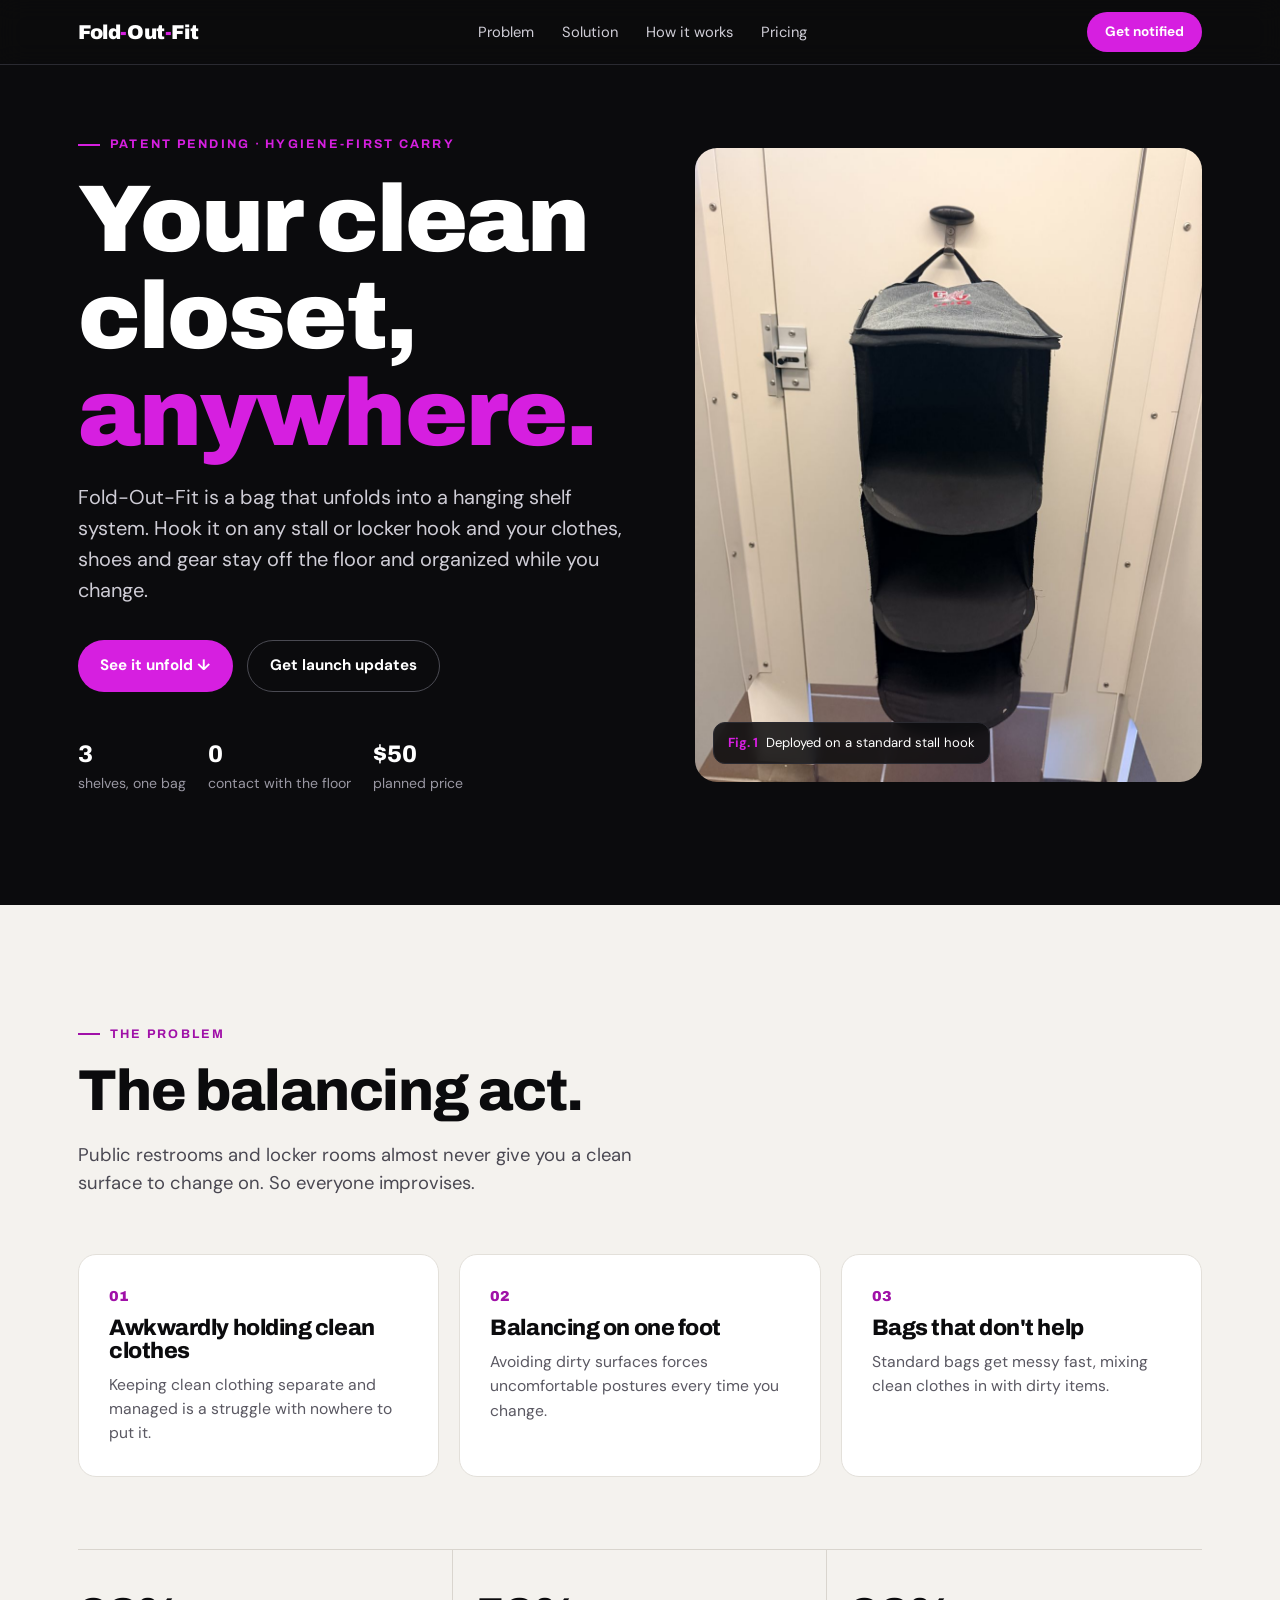
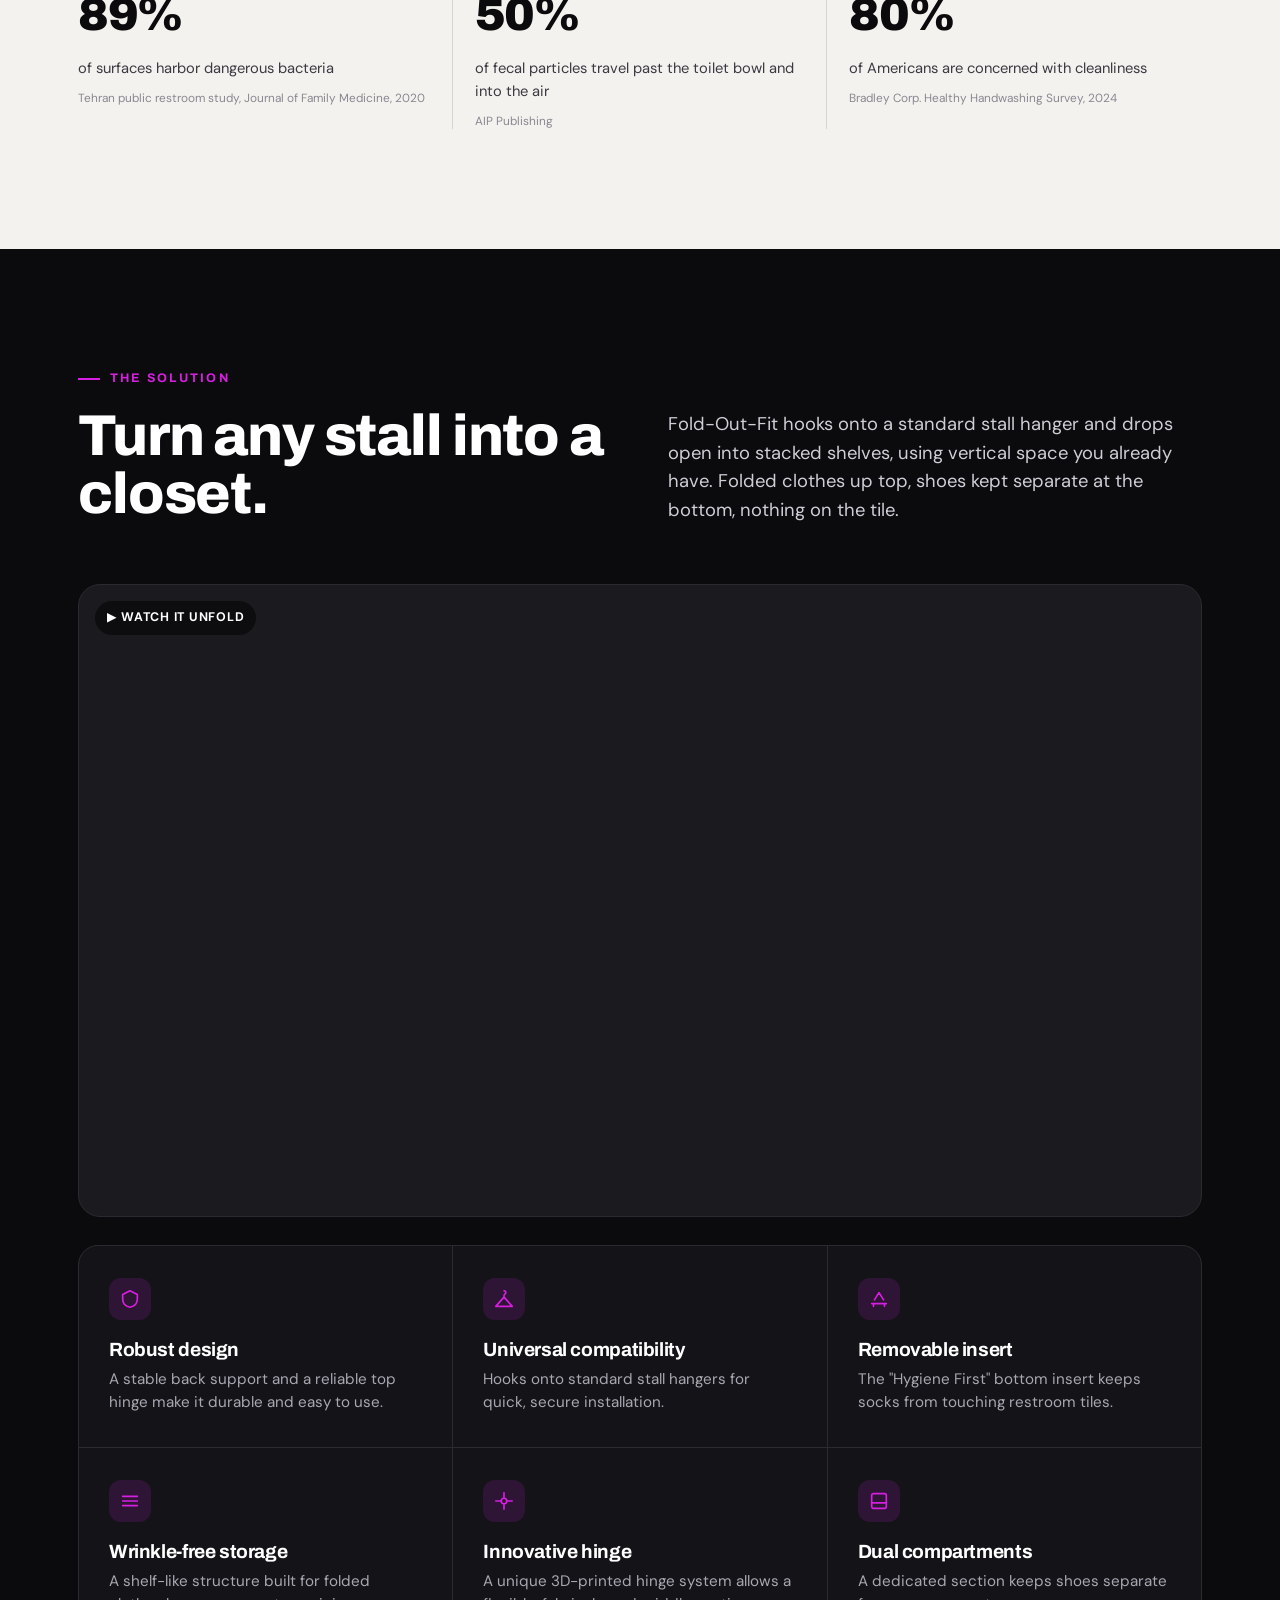
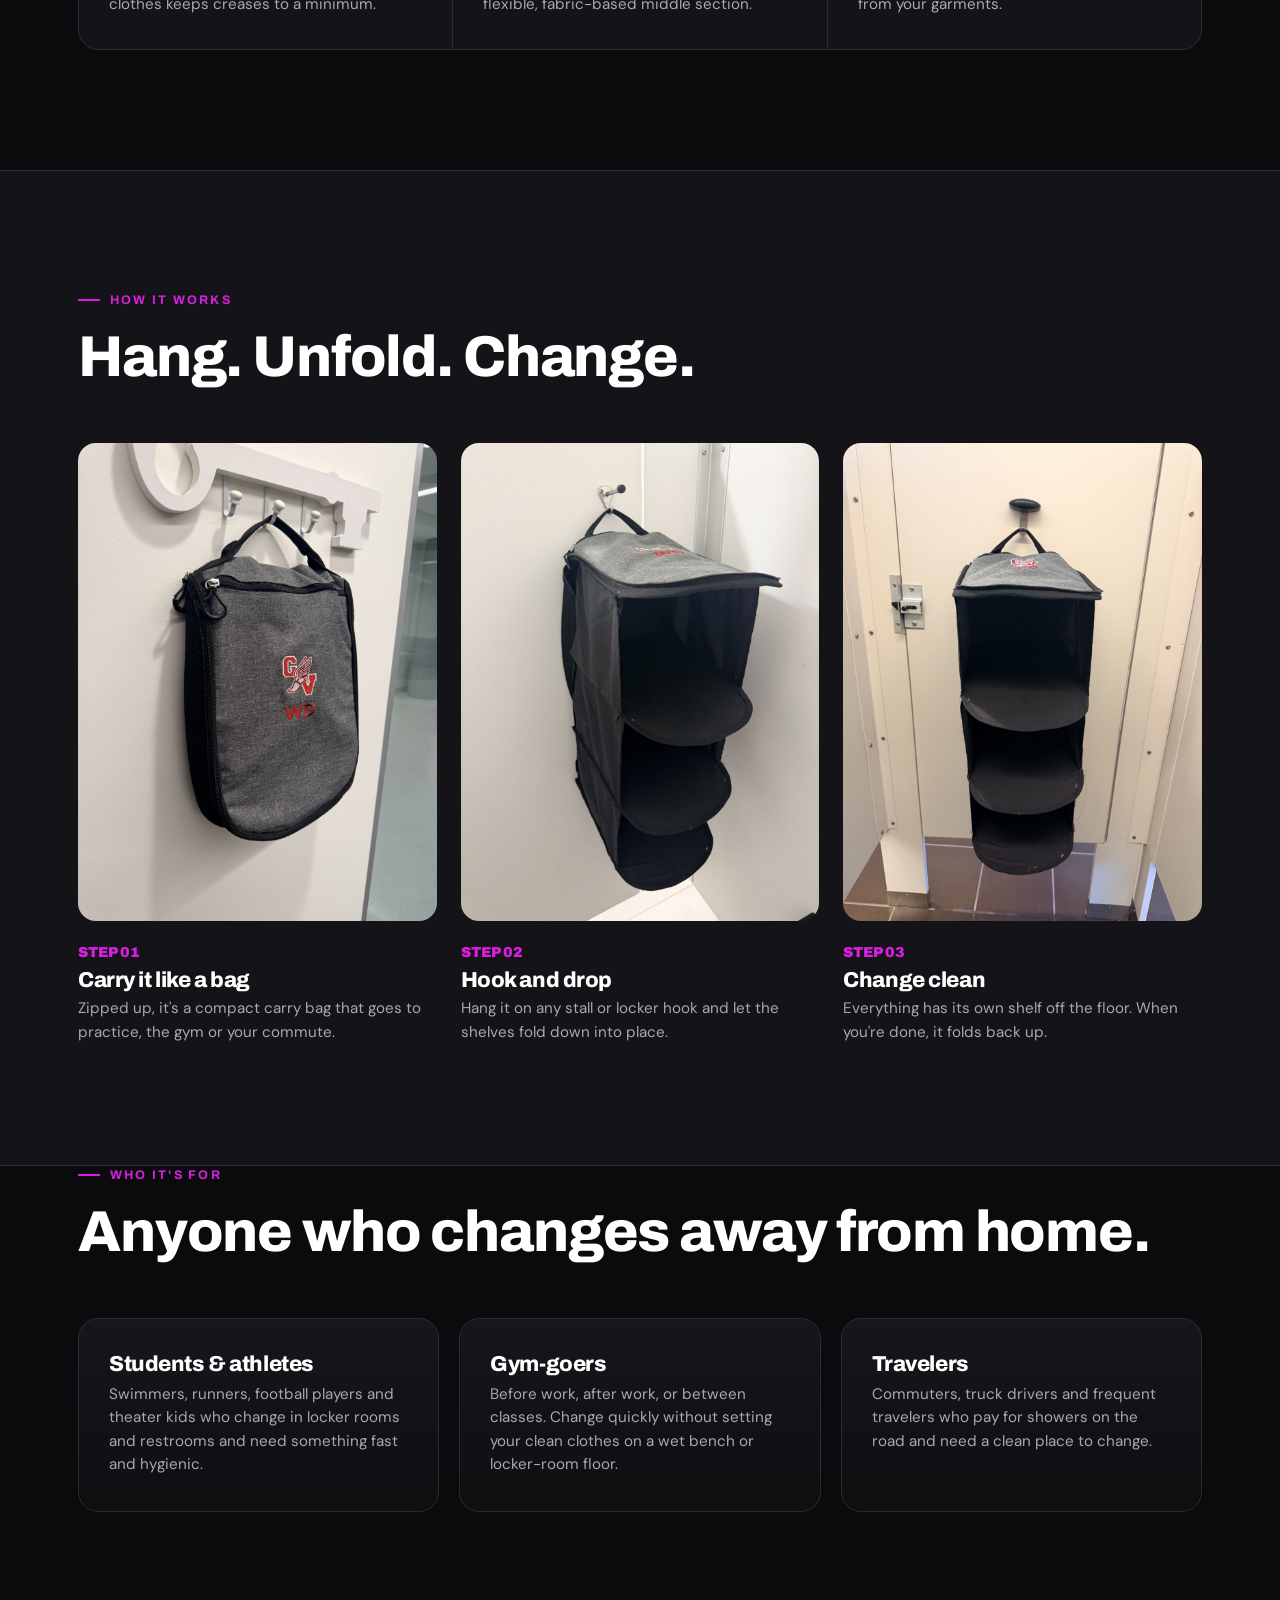
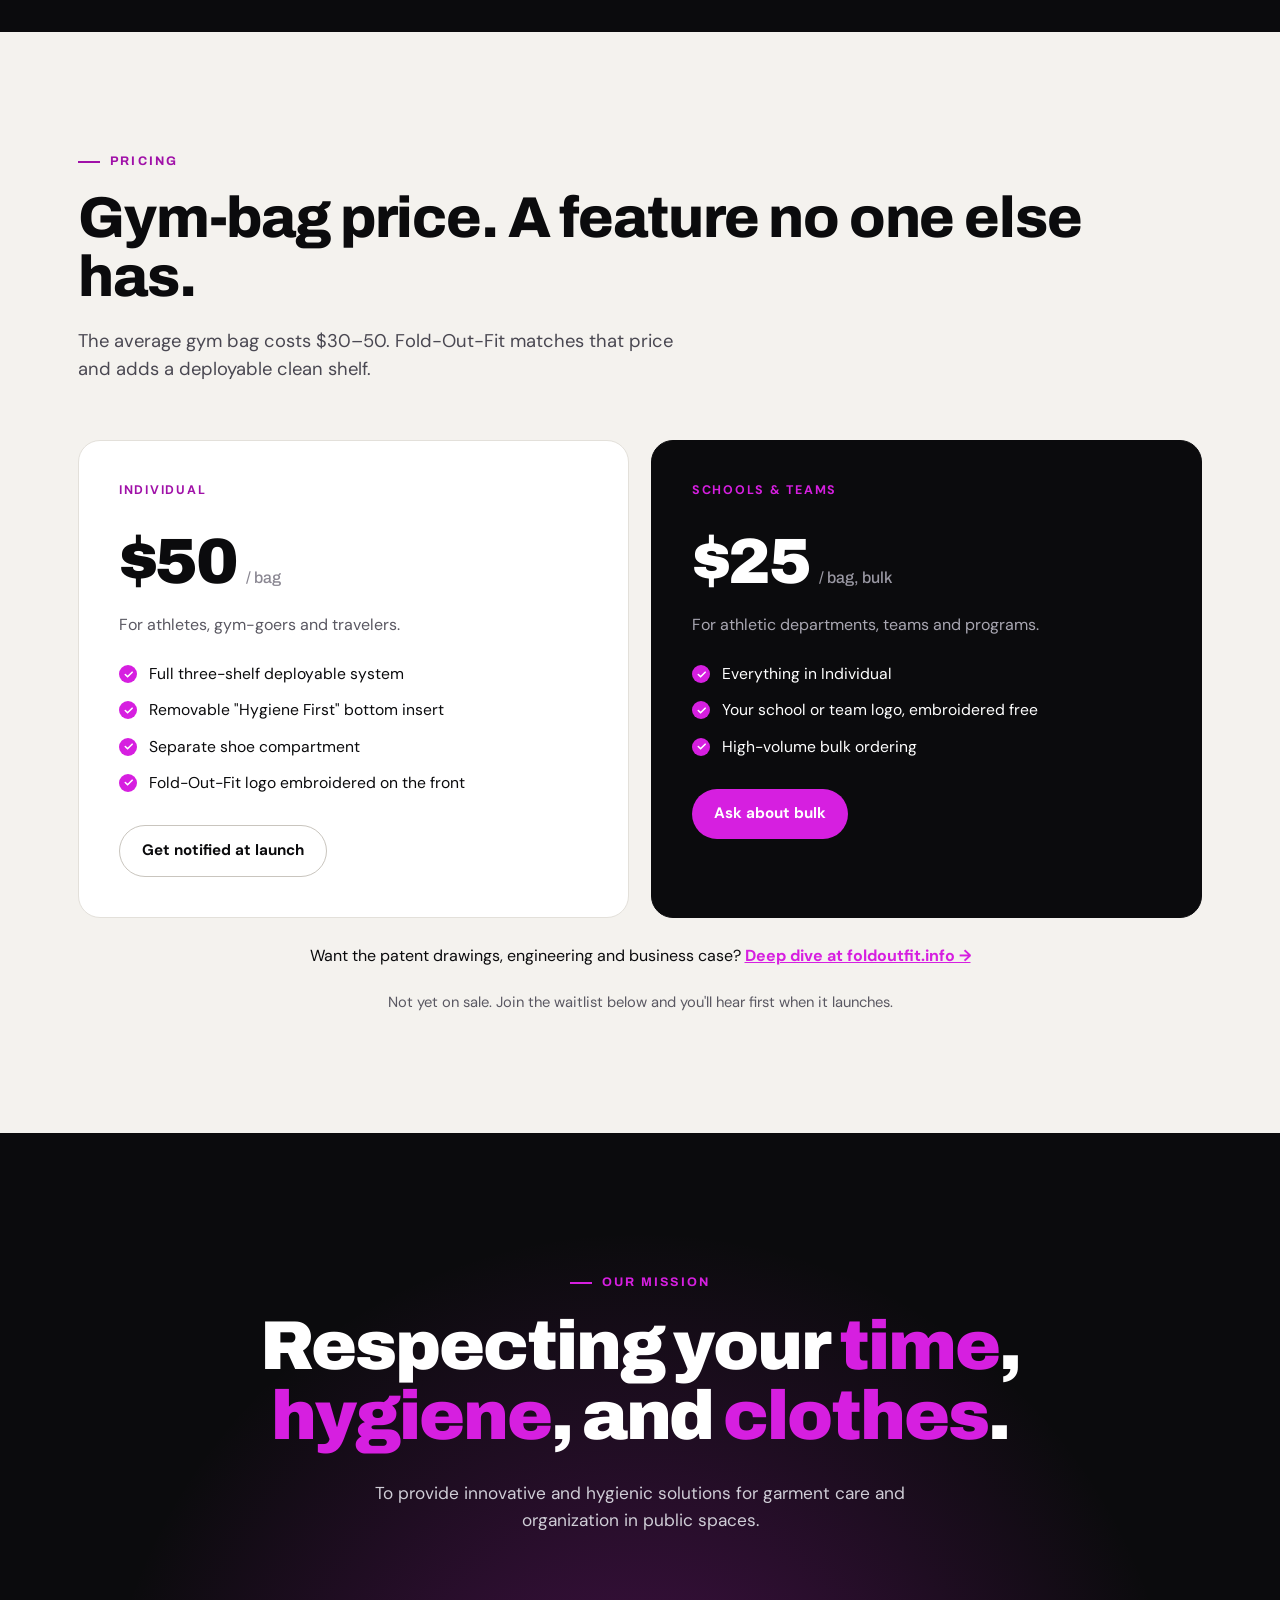
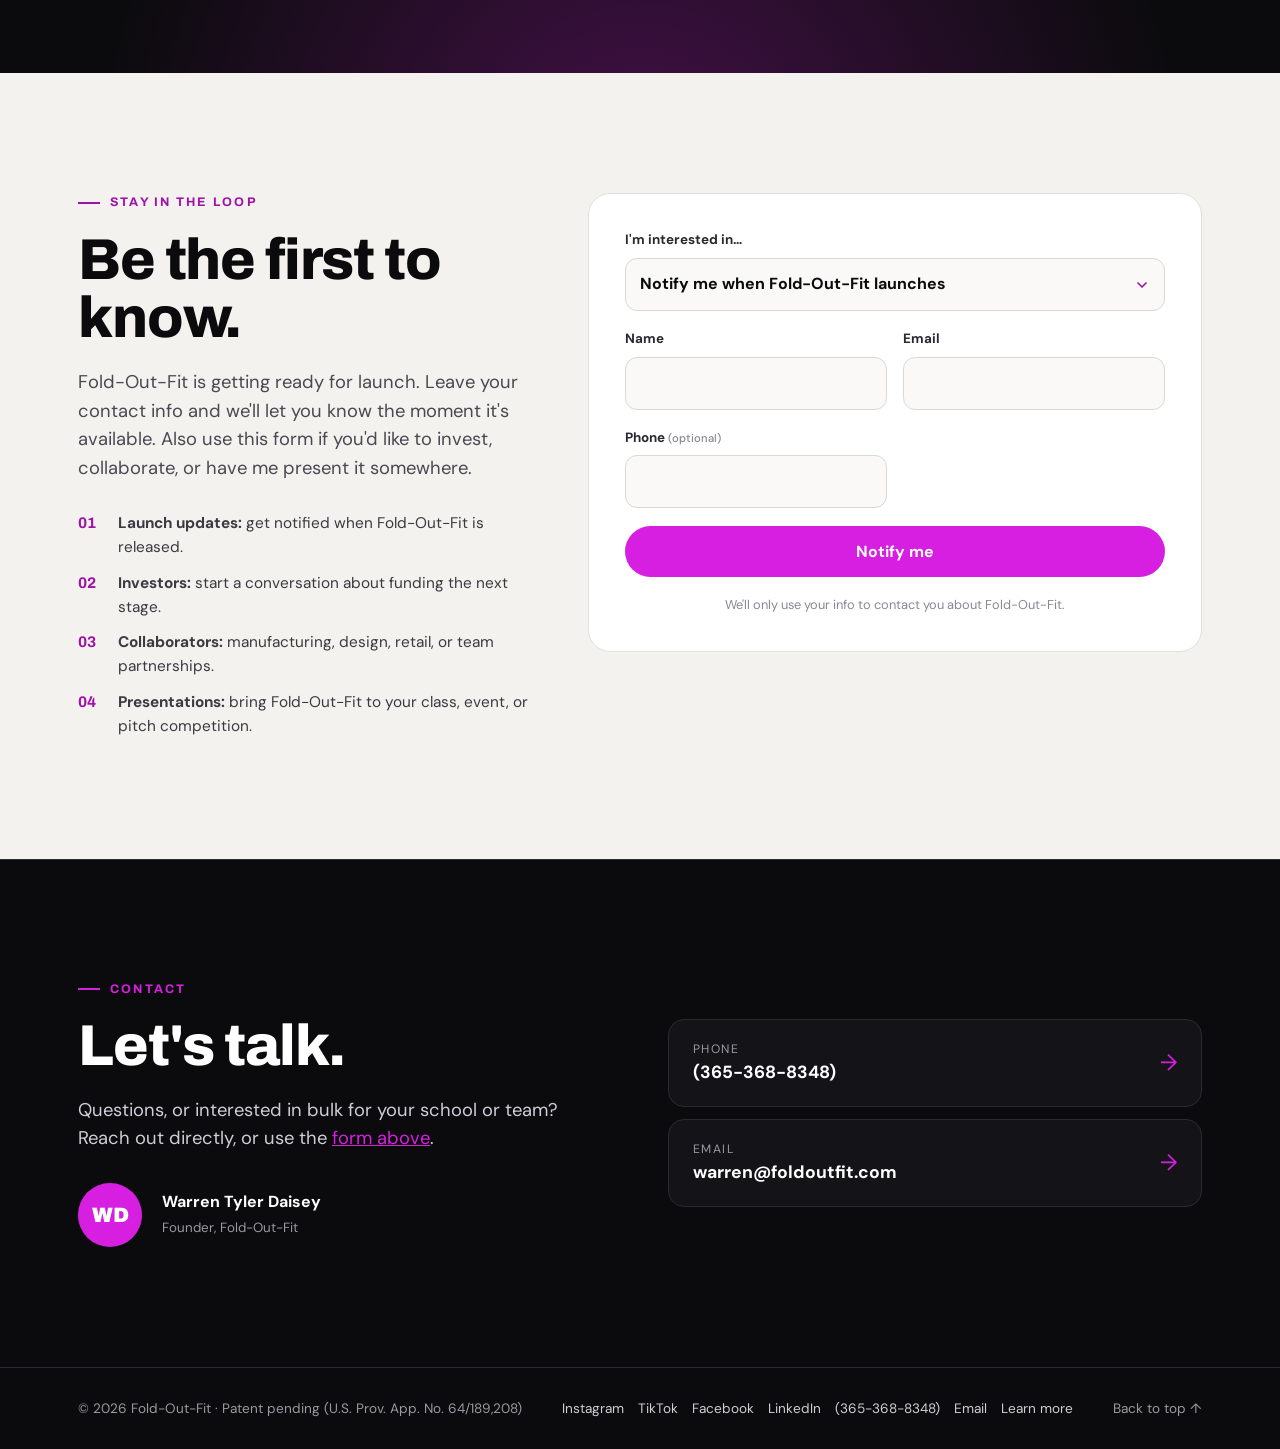
==== index.html @ a9f025e2 "Import site from Netlify" ====
<!DOCTYPE html>
<html lang="en">
<head>
<meta charset="utf-8">
<meta name="viewport" content="width=device-width, initial-scale=1">
<title>Fold-Out-Fit | The bag that unfolds into a clean, hanging closet</title>
<meta name="description" content="Fold-Out-Fit is a patent-pending bag that hooks on any stall or locker hook and unfolds into three shelves, so your clothes and shoes never touch the floor. Join the launch waitlist.">
<link rel="canonical" href="https://foldoutfit.com/">
<meta name="theme-color" content="#0b0b0d">
<link rel="icon" href="data:image/svg+xml,%3Csvg xmlns='http://www.w3.org/2000/svg' viewBox='0 0 64 64'%3E%3Crect width='64' height='64' rx='14' fill='%230b0b0d'/%3E%3Cpath d='M18 14h28v8H27v8h16v8H27v12h-9z' fill='%23d61fe0'/%3E%3C/svg%3E">
<meta property="og:type" content="website">
<meta property="og:site_name" content="Fold-Out-Fit">
<meta property="og:title" content="Fold-Out-Fit | The bag that unfolds into a clean, hanging closet">
<meta property="og:description" content="Fold-Out-Fit is a patent-pending bag that hooks on any stall or locker hook and unfolds into three shelves, so your clothes and shoes never touch the floor. Join the launch waitlist.">
<meta property="og:url" content="https://foldoutfit.com/">
<meta property="og:image" content="https://foldoutfit.com/hero.jpg">
<meta property="og:image:alt" content="Fold-Out-Fit unfolded into a three-shelf organizer on a stall hook">
<meta name="twitter:card" content="summary_large_image">
<meta name="twitter:title" content="Fold-Out-Fit | The bag that unfolds into a clean, hanging closet">
<meta name="twitter:description" content="Fold-Out-Fit is a patent-pending bag that hooks on any stall or locker hook and unfolds into three shelves, so your clothes and shoes never touch the floor. Join the launch waitlist.">
<meta name="twitter:image" content="https://foldoutfit.com/hero.jpg">
<script type="application/ld+json">{"@context":"https://schema.org","@type":"Organization","name":"Fold-Out-Fit","url":"https://foldoutfit.com/","email":"warren@foldoutfit.com","telephone":"+1-365-368-8348","founder":{"@type":"Person","name":"Warren Tyler Daisey"},"sameAs":["https://www.instagram.com/fold_out_fit/","https://www.tiktok.com/@foldoutfit","https://www.facebook.com/profile.php?id=61595972588469","https://www.linkedin.com/company/146910855/"]}</script>
<link rel="preconnect" href="https://fonts.googleapis.com">
<link rel="preconnect" href="https://fonts.gstatic.com" crossorigin>
<link href="https://fonts.googleapis.com/css2?family=Archivo:wght@500;700;800;900&family=DM+Sans:opsz,wght@9..40,400;9..40,500;9..40,700&display=swap" rel="stylesheet">
<style>
:root{
  --ink:#0b0b0d; --ink2:#141418; --line:#2a2a31; --paper:#f4f2ee; --mute:#9a98a3;
  --mag:#d61fe0; --mag-soft:#f3c6f6;
  --maxw:1180px;
}
*{box-sizing:border-box;margin:0;padding:0}
html{scroll-behavior:smooth}
body{font-family:'DM Sans',system-ui,sans-serif;background:var(--ink);color:#fff;line-height:1.55;-webkit-font-smoothing:antialiased}
img,video{display:block;max-width:100%}
a{color:inherit}
.wrap{max-width:var(--maxw);margin:0 auto;padding:0 28px}
h1,h2,h3{font-family:'Archivo','Helvetica Neue',Arial,sans-serif;line-height:1.02;letter-spacing:-.02em}
h2{font-size:clamp(2.1rem,4.6vw,3.6rem);font-weight:800}
.kicker{font-family:'Archivo','Helvetica Neue',Arial,sans-serif;font-weight:700;font-size:.78rem;letter-spacing:.18em;text-transform:uppercase;color:var(--mag);margin-bottom:18px;display:flex;align-items:center;gap:10px}
.kicker::before{content:"";width:22px;height:2px;background:var(--mag)}
.lede{font-size:1.15rem;color:#cfcdd6;max-width:620px;margin-top:20px}
section{padding:120px 0}

/* nav */
nav{position:sticky;top:0;z-index:50;background:rgba(11,11,13,.82);backdrop-filter:blur(12px);border-bottom:1px solid var(--line)}
nav .wrap{display:flex;align-items:center;justify-content:space-between;height:64px}
.logo{font-family:'Archivo','Helvetica Neue',Arial,sans-serif;font-weight:900;font-size:1.25rem;letter-spacing:-.02em;text-decoration:none}
.logo span{color:var(--mag)}
nav ul{display:flex;gap:28px;list-style:none;font-size:.92rem}
nav ul a{text-decoration:none;color:#cfcdd6}
nav ul a:hover{color:#fff}
.btn{display:inline-flex;align-items:center;gap:8px;background:var(--mag);color:#fff;text-decoration:none;font-weight:700;padding:13px 22px;border-radius:999px;font-size:.95rem;transition:transform .15s,background .15s}
.btn:hover{transform:translateY(-1px);background:#e540ee}
.btn.ghost{background:transparent;border:1.5px solid #4a4a52}
.btn.ghost:hover{border-color:#fff;background:transparent}
nav .btn{padding:9px 18px;font-size:.85rem}

/* hero */
.hero{padding:70px 0 0;overflow:hidden}
.hero-grid{display:grid;grid-template-columns:1.05fr .95fr;gap:56px;align-items:center}
.hero h1{font-size:clamp(3rem,7.4vw,6.4rem);font-weight:900}
.hero h1 em{font-style:normal;color:var(--mag)}
.hero .lede{font-size:1.25rem}
.hero-ctas{display:flex;gap:14px;margin-top:34px;flex-wrap:wrap}
.hero-tags{display:flex;gap:22px;margin-top:44px;flex-wrap:wrap;color:var(--mute);font-size:.88rem}
.hero-tags b{color:#fff;font-family:'Archivo','Helvetica Neue',Arial,sans-serif;font-size:1.5rem;display:block;font-weight:800}
.hero-img{position:relative;border-radius:22px;overflow:hidden;aspect-ratio:4/5;background:#222}
.hero-img img{width:100%;height:100%;object-fit:cover}
.hero-img .badge{position:absolute;left:18px;bottom:18px;background:rgba(11,11,13,.85);backdrop-filter:blur(6px);border:1px solid var(--line);padding:10px 14px;border-radius:12px;font-size:.82rem}
.hero-img .badge b{color:var(--mag)}

/* problem */
.problem{background:var(--paper);color:var(--ink)}
.problem .lede{color:#4a4852}
.problem .kicker{color:#a011a8}.problem .kicker::before{background:#a011a8}
.pains{display:grid;grid-template-columns:repeat(3,1fr);gap:20px;margin-top:56px}
.pain{background:#fff;border-radius:18px;padding:30px;border:1px solid #e3e0da}
.pain .n{font-family:'Archivo','Helvetica Neue',Arial,sans-serif;font-weight:900;color:#a011a8;font-size:.9rem}
.pain h3{font-size:1.4rem;margin:10px 0 10px;font-weight:800}
.pain p{color:#5a5862;font-size:.98rem}

/* stats */
.stats{display:grid;grid-template-columns:repeat(3,1fr);border-top:1px solid #d9d5ce;margin-top:72px}
.stat{padding:30px 22px 0 0;border-right:1px solid #d9d5ce;padding-left:22px}
.stat:first-child{padding-left:0}.stat:last-child{border-right:0}
.stat b{font-family:'Archivo','Helvetica Neue',Arial,sans-serif;font-weight:900;font-size:clamp(2rem,3.6vw,3rem);display:block;letter-spacing:-.03em}
.stat p{font-size:.92rem;color:#3b3942;margin-top:6px}
.stat small{display:block;color:#8a8792;font-size:.74rem;margin-top:10px;line-height:1.4}

/* solution */
.sol-head{display:grid;grid-template-columns:1fr 1fr;gap:56px;align-items:end}
.video-card{margin-top:60px;border-radius:22px;overflow:hidden;border:1px solid var(--line);background:#1a1a1f;position:relative}
.video-card video{width:100%;aspect-ratio:16/9;object-fit:cover}
.video-card .cap{position:absolute;top:16px;left:16px;background:rgba(11,11,13,.8);padding:7px 12px;border-radius:999px;font-size:.78rem;font-weight:700;letter-spacing:.06em;text-transform:uppercase}
.features{display:grid;grid-template-columns:repeat(3,1fr);gap:1px;background:var(--line);border:1px solid var(--line);border-radius:20px;overflow:hidden;margin-top:28px}
.feat{background:var(--ink2);padding:32px 30px}
.feat .ico{width:42px;height:42px;border-radius:12px;background:rgba(214,31,224,.14);display:grid;place-items:center;margin-bottom:20px}
.feat .ico svg{width:22px;height:22px;stroke:var(--mag);fill:none;stroke-width:1.8;stroke-linecap:round;stroke-linejoin:round}
.feat h3{font-size:1.2rem;font-weight:700;margin-bottom:8px}
.feat p{color:#a9a7b2;font-size:.95rem}

/* gallery / how */
.how{background:var(--ink2);border-top:1px solid var(--line);border-bottom:1px solid var(--line)}
.steps{display:grid;grid-template-columns:repeat(3,1fr);gap:24px;margin-top:56px}
.step figure{border-radius:18px;overflow:hidden;aspect-ratio:3/4;background:#222}
.step img{width:100%;height:100%;object-fit:cover;transition:transform .5s}
.step:hover img{transform:scale(1.03)}
.step .num{font-family:'Archivo','Helvetica Neue',Arial,sans-serif;font-weight:900;color:var(--mag);font-size:.9rem;margin-top:20px}
.step h3{font-size:1.35rem;margin:6px 0 6px;font-weight:800}
.step p{color:#a9a7b2;font-size:.95rem}

/* drawings */
.draw-grid{display:grid;grid-template-columns:.9fr 1.1fr;gap:56px;align-items:center}
.draw-img{background:#fff;border-radius:20px;padding:18px;cursor:zoom-in}
.parts{margin-top:30px;display:grid;grid-template-columns:1fr 1fr;gap:10px 26px;font-size:.92rem}
.parts div{display:flex;gap:12px;border-bottom:1px solid var(--line);padding:9px 0;color:#cfcdd6}
.parts b{font-family:'Archivo','Helvetica Neue',Arial,sans-serif;color:var(--mag);min-width:22px}
.patent{margin-top:34px;border:1px solid var(--line);border-radius:16px;padding:22px 24px;display:flex;gap:26px;flex-wrap:wrap;background:var(--ink2)}
.patent div small{display:block;color:var(--mute);font-size:.75rem;text-transform:uppercase;letter-spacing:.12em}
.patent div b{font-family:'Archivo','Helvetica Neue',Arial,sans-serif;font-size:1.15rem}
.lightbox{position:fixed;inset:0;background:rgba(0,0,0,.92);display:none;align-items:center;justify-content:center;z-index:100;padding:24px;cursor:zoom-out}
.lightbox.on{display:flex}
.lightbox img{max-height:94vh;width:auto;background:#fff;border-radius:10px}

/* who */
.who-grid{display:grid;grid-template-columns:repeat(3,1fr);gap:20px;margin-top:56px}
.who{border:1px solid var(--line);border-radius:20px;padding:34px 30px;background:linear-gradient(180deg,#16161b,#0f0f12)}
.who b{font-family:'Archivo','Helvetica Neue',Arial,sans-serif;font-size:2.6rem;font-weight:900;display:block;letter-spacing:-.03em}
.who b span{color:var(--mag)}
.who .lbl{color:var(--mute);font-size:.85rem;margin-bottom:22px}
.who h3{font-size:1.35rem;font-weight:800;margin-bottom:8px}
.who p{color:#a9a7b2;font-size:.95rem}

/* pricing */
.pricing{background:var(--paper);color:var(--ink)}
.pricing .lede{color:#4a4852}
.pricing .kicker{color:#a011a8}.pricing .kicker::before{background:#a011a8}
.plans{display:grid;grid-template-columns:1fr 1fr;gap:22px;margin-top:56px}
.plan{background:#fff;border:1px solid #e3e0da;border-radius:22px;padding:40px}
.plan.dark{background:var(--ink);color:#fff;border-color:var(--ink)}
.plan .tag{font-size:.78rem;font-weight:700;letter-spacing:.14em;text-transform:uppercase;color:#a011a8}
.plan.dark .tag{color:var(--mag)}
.plan .price{font-family:'Archivo','Helvetica Neue',Arial,sans-serif;font-weight:900;font-size:4rem;letter-spacing:-.04em;margin:12px 0 2px}
.plan .price small{font-size:1rem;font-weight:500;color:#8a8792;letter-spacing:0}
.plan ul{list-style:none;margin:24px 0 30px;display:grid;gap:12px}
.plan li{display:flex;gap:12px;font-size:.98rem}
.plan li::before{content:"";flex:none;width:18px;height:18px;margin-top:3px;border-radius:50%;background:var(--mag) url("data:image/svg+xml,%3Csvg xmlns='http://www.w3.org/2000/svg' viewBox='0 0 24 24' fill='none' stroke='white' stroke-width='3.5' stroke-linecap='round' stroke-linejoin='round'%3E%3Cpath d='M5 12l5 5L20 7'/%3E%3C/svg%3E") center/11px no-repeat}
.plan .btn.ghost{color:var(--ink);border-color:#c9c5be}
.plan .btn.ghost:hover{border-color:var(--ink)}
.compare{margin-top:22px;font-size:.92rem;color:#5a5862;text-align:center}

/* business */
.biz-grid{display:grid;grid-template-columns:1.25fr .75fr;gap:28px;margin-top:56px}
.card{border:1px solid var(--line);border-radius:20px;padding:30px;background:var(--ink2)}
.card h3{font-size:1.15rem;font-weight:700}
.card .sub{color:var(--mute);font-size:.88rem;margin-top:4px}
.legend{display:flex;gap:18px;flex-wrap:wrap;margin-top:16px;font-size:.84rem;color:#cfcdd6}
.legend span{display:flex;align-items:center;gap:7px}
.legend i{width:12px;height:3px;border-radius:2px;display:inline-block}
#chart{margin-top:10px;width:100%;height:auto}
#chart text{font-family:'DM Sans';fill:#8f8d98;font-size:12px}
.kpis{display:grid;gap:14px}
.kpi{border:1px solid var(--line);border-radius:16px;padding:20px 22px;background:var(--ink2)}
.kpi small{color:var(--mute);font-size:.78rem;text-transform:uppercase;letter-spacing:.12em}
.kpi b{display:block;font-family:'Archivo','Helvetica Neue',Arial,sans-serif;font-weight:900;font-size:2.1rem;letter-spacing:-.03em;margin-top:2px}
.kpi p{color:#a9a7b2;font-size:.86rem}
.cost{display:grid;grid-template-columns:1fr 1fr;gap:28px;margin-top:28px}
.cost table{width:100%;border-collapse:collapse;margin-top:18px;font-size:.93rem}
.cost td{padding:10px 0;border-bottom:1px solid var(--line);color:#cfcdd6}
.cost td:last-child{text-align:right;font-family:'Archivo','Helvetica Neue',Arial,sans-serif;font-weight:700;color:#fff}
.cost tr.tot td{border-bottom:0;padding-top:16px;color:#fff;font-weight:700}
.cost tr.tot td:last-child{color:var(--mag);font-size:1.3rem}
.pills{display:flex;flex-wrap:wrap;gap:10px;margin-top:28px}
.pill{border:1px solid var(--line);border-radius:999px;padding:9px 16px;font-size:.88rem;color:#cfcdd6;background:var(--ink2)}
.pill b{color:#fff}

/* mission / founder */
.mission{position:relative;overflow:hidden;padding:140px 0;text-align:center;background:radial-gradient(ellipse at 50% 120%,rgba(214,31,224,.28),transparent 60%),var(--ink)}
.mission blockquote{font-family:'Archivo','Helvetica Neue',Arial,sans-serif;font-weight:900;font-size:clamp(2.2rem,5.4vw,4.6rem);letter-spacing:-.03em;line-height:1.02;max-width:900px;margin:0 auto}
.mission blockquote span{color:var(--mag)}
.mission p{color:#cfcdd6;max-width:560px;margin:28px auto 0;font-size:1.08rem}

.contact{border-top:1px solid var(--line)}
.contact-grid{display:grid;grid-template-columns:1fr 1fr;gap:56px;align-items:center}
.founder{display:flex;gap:20px;align-items:center;margin-top:30px}
.avatar{width:64px;height:64px;border-radius:50%;background:var(--mag);display:grid;place-items:center;font-family:'Archivo','Helvetica Neue',Arial,sans-serif;font-weight:900;font-size:1.3rem}
.founder small{color:var(--mute)}
.c-links{display:grid;gap:12px}
.c-link{display:flex;justify-content:space-between;align-items:center;border:1px solid var(--line);border-radius:16px;padding:20px 24px;text-decoration:none;background:var(--ink2);transition:border-color .15s}
.c-link:hover{border-color:var(--mag)}
.c-link small{display:block;color:var(--mute);font-size:.76rem;text-transform:uppercase;letter-spacing:.12em}
.c-link b{font-size:1.1rem}
.c-link .arr{color:var(--mag);font-size:1.4rem}
footer{border-top:1px solid var(--line);padding:30px 0;color:var(--mute);font-size:.85rem}
footer .wrap{display:flex;justify-content:space-between;flex-wrap:wrap;gap:10px}


/* signup form */
.signup{background:var(--paper);color:var(--ink)}
.signup .kicker{color:#a011a8}.signup .kicker::before{background:#a011a8}
.signup .lede{color:#4a4852}
.signup-grid{display:grid;grid-template-columns:.85fr 1.15fr;gap:56px;align-items:start}
.reasons{margin-top:30px;display:grid;gap:12px}
.reason{display:flex;gap:14px;align-items:flex-start;font-size:.96rem;color:#3b3942}
.reason b{font-family:'Archivo','Helvetica Neue',Arial,sans-serif;color:#a011a8;min-width:26px}
form.fof{background:#fff;border:1px solid #e3e0da;border-radius:22px;padding:36px;display:grid;gap:18px}
.fof .row{display:grid;grid-template-columns:1fr 1fr;gap:16px}
.fof label{display:grid;gap:7px;font-size:.84rem;font-weight:700;color:#2a2830}
.fof label small{font-weight:500;color:#8a8792}
.fof input,.fof select,.fof textarea{font:inherit;font-size:1rem;color:var(--ink);background:#faf9f7;border:1.5px solid #dcd8d1;border-radius:12px;padding:13px 14px;width:100%;transition:border-color .15s,background .15s}
.fof textarea{min-height:110px;resize:vertical}
.fof select{appearance:none;background-image:url("data:image/svg+xml,%3Csvg xmlns='http://www.w3.org/2000/svg' viewBox='0 0 24 24' fill='none' stroke='%23a011a8' stroke-width='2.5' stroke-linecap='round' stroke-linejoin='round'%3E%3Cpath d='M6 9l6 6 6-6'/%3E%3C/svg%3E");background-repeat:no-repeat;background-position:right 14px center;background-size:16px;padding-right:40px;cursor:pointer}
.fof input:focus,.fof select:focus,.fof textarea:focus{outline:none;border-color:var(--mag);background:#fff}
.fof .opt{display:none}
.fof .opt.on{display:grid}
.fof .hp{position:absolute;left:-9999px;width:1px;height:1px;overflow:hidden}
.fof button{border:0;cursor:pointer;justify-content:center;font-family:inherit;font-size:1rem;padding:15px 22px}
.fof button[disabled]{opacity:.6;cursor:wait}
.fof .fine{font-size:.8rem;color:#8a8792;text-align:center}
.fof .status{display:none;border-radius:12px;padding:14px 16px;font-size:.95rem}
.fof .status.ok{display:block;background:#f6e3f7;color:#6d0a73}
.fof .status.err{display:block;background:#fde8e8;color:#8a1c1c}
@media (max-width:960px){.signup-grid,.fof .row{grid-template-columns:1fr}form.fof{padding:26px}}

.reveal{opacity:0;transform:translateY(22px);transition:opacity .7s ease,transform .7s ease}
.reveal.in{opacity:1;transform:none}
@media (prefers-reduced-motion:reduce){.reveal{opacity:1;transform:none;transition:none}html{scroll-behavior:auto}}

@media (max-width:960px){
  nav ul{display:none}
  section{padding:84px 0}
  .hero-grid,.sol-head,.draw-grid,.biz-grid,.contact-grid,.cost{grid-template-columns:1fr}
  .hero-img{aspect-ratio:4/4.4}
  .pains,.features,.steps,.who-grid{grid-template-columns:1fr}
  .stats{grid-template-columns:1fr 1fr}
  .stat{border-right:0;padding-left:0;border-bottom:1px solid #d9d5ce;padding-bottom:22px}
  .plans{grid-template-columns:1fr}
  .parts{grid-template-columns:1fr}
}

/* mobile nav + social */
.menu-btn{display:none;background:none;border:1px solid var(--line);color:#fff;border-radius:10px;width:42px;height:38px;font-size:1.2rem;cursor:pointer}
footer .social{display:flex;gap:14px;flex-wrap:wrap}
footer .social a{text-decoration:none;color:#cfcdd6}footer .social a:hover{color:var(--mag)}
.learn-more{margin-top:26px;text-align:center}.learn-more a{color:var(--mag);font-weight:700}
@media (max-width:960px){
  .menu-btn{display:inline-block}
  nav .wrap{flex-wrap:wrap}
  nav ul.open{display:flex;flex-direction:column;gap:14px;width:100%;order:3;padding:14px 0 18px}
  nav .wrap>.btn{margin-left:auto;margin-right:10px}
  .fof .row{grid-template-columns:1fr}
  form.fof{padding:24px}
}
</style>
</head>
<body>

<nav aria-label="Main">
  <div class="wrap">
    <a href="#top" class="logo">Fold<span>-</span>Out<span>-</span>Fit</a>
    <ul id="navList">
      <li><a href="#problem">Problem</a></li>
      <li><a href="#solution">Solution</a></li>
      <li><a href="#how">How it works</a></li>
      <li><a href="#pricing">Pricing</a></li>
    </ul>
    <a href="#notify" class="btn">Get notified</a>
    <button class="menu-btn" id="menuBtn" aria-label="Open menu" aria-expanded="false" aria-controls="navList">☰</button>
  </div>
</nav>

<header class="hero" id="top">
  <div class="wrap hero-grid">
    <div class="reveal">
      <div class="kicker">Patent pending · Hygiene-first carry</div>
      <h1>Your clean closet, <em>anywhere.</em></h1>
      <p class="lede">Fold-Out-Fit is a bag that unfolds into a hanging shelf system. Hook it on any stall or locker hook and your clothes, shoes and gear stay off the floor and organized while you change.</p>
      <div class="hero-ctas">
        <a href="#solution" class="btn">See it unfold ↓</a>
        <a href="#notify" class="btn ghost">Get launch updates</a>
      </div>
      <div class="hero-tags">
        <div><b>3</b>shelves, one bag</div>
        <div><b>0</b>contact with the floor</div>
        <div><b>$50</b>planned price</div>
      </div>
    </div>
    <div class="hero-img reveal">
      <img src="hero.jpg" alt="Fold-Out-Fit unfolded into a three-shelf organizer, hanging on a restroom stall door hook">
      <div class="badge"><b>Fig. 1</b> &nbsp;Deployed on a standard stall hook</div>
    </div>
  </div>
</header>

<section class="problem" id="problem" style="margin-top:110px">
  <div class="wrap">
    <div class="kicker">The problem</div>
    <h2 class="reveal">The balancing act.</h2>
    <p class="lede reveal">Public restrooms and locker rooms almost never give you a clean surface to change on. So everyone improvises.</p>
    <div class="pains">
      <div class="pain reveal"><div class="n">01</div><h3>Awkwardly holding clean clothes</h3><p>Keeping clean clothing separate and managed is a struggle with nowhere to put it.</p></div>
      <div class="pain reveal"><div class="n">02</div><h3>Balancing on one foot</h3><p>Avoiding dirty surfaces forces uncomfortable postures every time you change.</p></div>
      <div class="pain reveal"><div class="n">03</div><h3>Bags that don't help</h3><p>Standard bags get messy fast, mixing clean clothes in with dirty items.</p></div>
    </div>
    <div class="stats reveal">
      <div class="stat"><b>89%</b><p>of surfaces harbor dangerous bacteria</p><small>Tehran public restroom study, Journal of Family Medicine, 2020</small></div>
      <div class="stat"><b>50%</b><p>of fecal particles travel past the toilet bowl and into the air</p><small>AIP Publishing</small></div>
      <div class="stat"><b>80%</b><p>of Americans are concerned with cleanliness</p><small>Bradley Corp. Healthy Handwashing Survey, 2024</small></div>
    </div>
  </div>
</section>

<section id="solution">
  <div class="wrap">
    <div class="sol-head">
      <div>
        <div class="kicker">The solution</div>
        <h2 class="reveal">Turn any stall into a closet.</h2>
      </div>
      <p class="lede reveal" style="margin:0">Fold-Out-Fit hooks onto a standard stall hanger and drops open into stacked shelves, using vertical space you already have. Folded clothes up top, shoes kept separate at the bottom, nothing on the tile.</p>
    </div>

    <div class="video-card reveal">
      <span class="cap">▶ Watch it unfold</span>
      <video src="unfold.mp4" autoplay muted loop playsinline preload="metadata" aria-label="Animation of Fold-Out-Fit unfolding from a bag into a three-shelf organizer on a wall"></video>
    </div>

    <div class="features">
      <div class="feat reveal"><div class="ico"><svg viewBox="0 0 24 24"><path d="M12 3l8 4v5c0 5-3.5 8-8 9-4.5-1-8-4-8-9V7z"/></svg></div><h3>Robust design</h3><p>A stable back support and a reliable top hinge make it durable and easy to use.</p></div>
      <div class="feat reveal"><div class="ico"><svg viewBox="0 0 24 24"><path d="M12 3a2 2 0 012 2c0 1.5-2 2-2 3.5V10M3 20l9-10 9 10z"/></svg></div><h3>Universal compatibility</h3><p>Hooks onto standard stall hangers for quick, secure installation.</p></div>
      <div class="feat reveal"><div class="ico"><svg viewBox="0 0 24 24"><path d="M4 17h16M6 17v3M18 17v3M7 13l5-8 5 8"/></svg></div><h3>Removable insert</h3><p>The "Hygiene First" bottom insert keeps socks from touching restroom tiles.</p></div>
      <div class="feat reveal"><div class="ico"><svg viewBox="0 0 24 24"><path d="M4 7h16M4 12h16M4 17h16"/></svg></div><h3>Wrinkle-free storage</h3><p>A shelf-like structure built for folded clothes keeps creases to a minimum.</p></div>
      <div class="feat reveal"><div class="ico"><svg viewBox="0 0 24 24"><circle cx="12" cy="12" r="3"/><path d="M12 3v6M12 15v6M3 12h6M15 12h6"/></svg></div><h3>Innovative hinge</h3><p>A unique 3D-printed hinge system allows a flexible, fabric-based middle section.</p></div>
      <div class="feat reveal"><div class="ico"><svg viewBox="0 0 24 24"><rect x="4" y="4" width="16" height="16" rx="2"/><path d="M4 14h16"/></svg></div><h3>Dual compartments</h3><p>A dedicated section keeps shoes separate from your garments.</p></div>
    </div>
  </div>
</section>

<section class="how" id="how">
  <div class="wrap">
    <div class="kicker">How it works</div>
    <h2 class="reveal">Hang. Unfold. Change.</h2>
    <div class="steps">
      <div class="step reveal"><figure><img src="folded.jpg" alt="Fold-Out-Fit folded closed as a compact gray bag hanging on a wall hook" loading="lazy"></figure><div class="num">STEP 01</div><h3>Carry it like a bag</h3><p>Zipped up, it's a compact carry bag that goes to practice, the gym or your commute.</p></div>
      <div class="step reveal"><figure><img src="side.jpg" alt="Side view of Fold-Out-Fit unfolded on a stall hook showing shelves" loading="lazy"></figure><div class="num">STEP 02</div><h3>Hook and drop</h3><p>Hang it on any stall or locker hook and let the shelves fold down into place.</p></div>
      <div class="step reveal"><figure><img src="hero.jpg" alt="Front view of Fold-Out-Fit fully deployed with three shelves" loading="lazy"></figure><div class="num">STEP 03</div><h3>Change clean</h3><p>Everything has its own shelf off the floor. When you're done, it folds back up.</p></div>
    </div>
  </div>
</section>

<section style="padding-top:0">
  <div class="wrap">
    <div class="kicker">Who it's for</div>
    <h2 class="reveal">Anyone who changes away from home.</h2>
    <div class="who-grid">
      <div class="who reveal"><h3>Students &amp; athletes</h3><p>Swimmers, runners, football players and theater kids who change in locker rooms and restrooms and need something fast and hygienic.</p></div>
      <div class="who reveal"><h3>Gym-goers</h3><p>Before work, after work, or between classes. Change quickly without setting your clean clothes on a wet bench or locker-room floor.</p></div>
      <div class="who reveal"><h3>Travelers</h3><p>Commuters, truck drivers and frequent travelers who pay for showers on the road and need a clean place to change.</p></div>
    </div>
  </div>
</section>

<section class="pricing" id="pricing">
  <div class="wrap">
    <div class="kicker">Pricing</div>
    <h2 class="reveal">Gym-bag price. A feature no one else has.</h2>
    <p class="lede reveal">The average gym bag costs $30–50. Fold-Out-Fit matches that price and adds a deployable clean shelf.</p>
    <div class="plans">
      <div class="plan reveal">
        <div class="tag">Individual</div>
        <div class="price">$50 <small>/ bag</small></div>
        <p style="color:#5a5862">For athletes, gym-goers and travelers.</p>
        <ul>
          <li>Full three-shelf deployable system</li>
          <li>Removable "Hygiene First" bottom insert</li>
          <li>Separate shoe compartment</li>
          <li>Fold-Out-Fit logo embroidered on the front</li>
        </ul>
        <a href="#notify" class="btn ghost" data-interest="Notify me at launch">Get notified at launch</a>
      </div>
      <div class="plan dark reveal">
        <div class="tag">Schools &amp; teams</div>
        <div class="price">$25 <small style="color:#9a98a3">/ bag, bulk</small></div>
        <p style="color:#a9a7b2">For athletic departments, teams and programs.</p>
        <ul>
          <li>Everything in Individual</li>
          <li>Your school or team logo, embroidered free</li>
          <li>High-volume bulk ordering</li>
        </ul>
        <a href="#notify" class="btn" data-interest="Collaborator">Ask about bulk</a>
      </div>
    </div>
    <p class="learn-more">Want the patent drawings, engineering and business case? <a href="https://foldoutfit.info">Deep dive at foldoutfit.info →</a></p>
    <p class="compare">Not yet on sale. Join the waitlist below and you'll hear first when it launches.</p>
  </div>
</section>

<section class="mission">
  <div class="wrap">
    <div class="kicker" style="justify-content:center">Our mission</div>
    <blockquote class="reveal">Respecting your <span>time</span>, <span>hygiene</span>, and <span>clothes</span>.</blockquote>
    <p class="reveal">To provide innovative and hygienic solutions for garment care and organization in public spaces.</p>
  </div>
</section>

<section class="signup" id="notify">
  <div class="wrap signup-grid">
    <div>
      <div class="kicker">Stay in the loop</div>
      <h2 class="reveal">Be the first to know.</h2>
      <p class="lede reveal">Fold-Out-Fit is getting ready for launch. Leave your contact info and we'll let you know the moment it's available. Also use this form if you'd like to invest, collaborate, or have me present it somewhere.</p>
      <div class="reasons reveal">
        <div class="reason"><b>01</b><span><strong>Launch updates:</strong> get notified when Fold-Out-Fit is released.</span></div>
        <div class="reason"><b>02</b><span><strong>Investors:</strong> start a conversation about funding the next stage.</span></div>
        <div class="reason"><b>03</b><span><strong>Collaborators:</strong> manufacturing, design, retail, or team partnerships.</span></div>
        <div class="reason"><b>04</b><span><strong>Presentations:</strong> bring Fold-Out-Fit to your class, event, or pitch competition.</span></div>
      </div>
    </div>
    <form class="fof reveal" id="fofForm" action="https://formspree.io/f/xbggprba" method="POST">
      <label>I'm interested in…
        <select name="interest" id="interest">
          <option value="Notify me at launch" selected>Notify me when Fold-Out-Fit launches</option>
          <option value="Potential investor">Reaching out as a potential investor</option>
          <option value="Collaborator">Collaborating on Fold-Out-Fit</option>
          <option value="Presentation request">Having Fold-Out-Fit presented at my event</option>
        </select>
      </label>
      <div class="row">
        <label>Name<input type="text" name="name" autocomplete="name" required></label>
        <label>Email<input type="email" name="email" autocomplete="email" required></label>
      </div>
      <div class="row">
        <label><span>Phone <small>(optional)</small></span><input type="tel" name="phone" autocomplete="tel"></label>
        <label class="opt" id="orgField"><span id="orgLabel">Organization</span><input type="text" name="organization" autocomplete="organization"></label>
      </div>
      <label class="opt" id="msgField"><span id="msgLabel">Message</span><textarea name="message" id="msg"></textarea></label>
      <input type="hidden" name="_subject" id="subj" value="Fold-Out-Fit: Notify me at launch">
      <label class="hp" aria-hidden="true">Leave blank<input type="text" name="_gotcha" tabindex="-1" autocomplete="off"></label>
      <button type="submit" class="btn" id="fofBtn">Notify me</button>
      <div class="status" id="fofStatus" role="status" aria-live="polite"></div>
      <p class="fine">We'll only use your info to contact you about Fold-Out-Fit.</p>
    </form>
  </div>
</section>

<section class="contact" id="contact">
  <div class="wrap contact-grid">
    <div>
      <div class="kicker">Contact</div>
      <h2 class="reveal">Let's talk.</h2>
      <p class="lede reveal">Questions, or interested in bulk for your school or team? Reach out directly, or use the <a href="#notify" data-interest="Collaborator" style="color:var(--mag)">form above</a>.</p>
      <div class="founder reveal">
        <div class="avatar">WD</div>
        <div><b>Warren Tyler Daisey</b><br><small>Founder, Fold-Out-Fit</small></div>
      </div>
    </div>
    <div class="c-links reveal">
      <a class="c-link" href="tel:+13653688348"><div><small>Phone</small><b>(365-368-8348)</b></div><span class="arr">→</span></a>
      <a class="c-link" href="mailto:warren@foldoutfit.com"><div><small>Email</small><b>warren@foldoutfit.com</b></div><span class="arr">→</span></a>
    </div>
  </div>
</section>

<footer>
  <div class="wrap">
    <span>© 2026 Fold-Out-Fit · Patent pending (U.S. Prov. App. No. 64/189,208)</span>
<div class="social"><a href="https://www.instagram.com/fold_out_fit/" rel="noopener" target="_blank">Instagram</a><a href="https://www.tiktok.com/@foldoutfit" rel="noopener" target="_blank">TikTok</a><a href="https://www.facebook.com/profile.php?id=61595972588469" rel="noopener" target="_blank">Facebook</a><a href="https://www.linkedin.com/company/146910855/" rel="noopener" target="_blank">LinkedIn</a><a href="tel:+13653688348">(365-368-8348)</a><a href="mailto:warren@foldoutfit.com">Email</a><a href="https://foldoutfit.info">Learn more</a></div>
    <a href="#top" style="text-decoration:none">Back to top ↑</a>
  </div>
</footer>


<script>
// Reveal on scroll
(function(){
  var els=document.querySelectorAll('.reveal');
  if(!('IntersectionObserver' in window)){els.forEach(function(e){e.classList.add('in')});return;}
  var io=new IntersectionObserver(function(es){es.forEach(function(e){if(e.isIntersecting){e.target.classList.add('in');io.unobserve(e.target);}})},{threshold:.12});
  els.forEach(function(e){io.observe(e)});
})();

// Signup form (Formspree)
(function(){
  var f=document.getElementById('fofForm'); if(!f) return;
  var sel=document.getElementById('interest'), btn=document.getElementById('fofBtn'), st=document.getElementById('fofStatus');
  var org=document.getElementById('orgField'), orgL=document.getElementById('orgLabel');
  var msgF=document.getElementById('msgField'), msgL=document.getElementById('msgLabel'), msg=document.getElementById('msg');
  var subj=document.getElementById('subj');
  var cfg={
    'Notify me at launch':{btn:'Notify me',org:false,msg:false},
    'Potential investor':{btn:'Send investor inquiry',org:'Firm or organization (optional)',msg:'Tell me a bit about your interest',ph:'Investment focus, stage, questions about the business case…'},
    'Collaborator':{btn:'Send collaboration request',org:'Company or organization (optional)',msg:'How would you like to collaborate?',ph:'Manufacturing, retail, design, team or school partnership…'},
    'Presentation request':{btn:'Send presentation request',org:'Event, class or organization',msg:'Event details',ph:'Event name, date, location, audience and format…'}
  };
  function sync(){
    var c=cfg[sel.value];
    btn.textContent=c.btn; subj.value='Fold-Out-Fit: '+sel.value;
    org.classList.toggle('on',!!c.org); if(c.org) orgL.textContent=c.org;
    msgF.classList.toggle('on',!!c.msg); if(c.msg){msgL.textContent=c.msg; msg.placeholder=c.ph;}
  }
  sel.addEventListener('change',sync); sync();
  document.querySelectorAll('a[data-interest]').forEach(function(a){
    a.addEventListener('click',function(){sel.value=a.getAttribute('data-interest'); sync();});
  });
  f.addEventListener('submit',function(e){
    e.preventDefault();
    st.className='status'; btn.disabled=true; var label=btn.textContent; btn.textContent='Sending…';
    fetch(f.action,{method:'POST',body:new FormData(f),headers:{'Accept':'application/json'}})
      .then(function(r){return r.json().then(function(d){return {ok:r.ok,d:d}})})
      .then(function(res){
        if(res.ok){
          var keep=sel.value; f.reset(); sel.value=keep; sync();
          st.textContent=keep==='Notify me at launch'?"You're on the list! We'll email you when Fold-Out-Fit launches.":"Thanks! Your message was sent and Warren will be in touch soon.";
          st.className='status ok';
        } else {
          st.textContent=(res.d&&res.d.errors)?res.d.errors.map(function(x){return x.message}).join(', '):'Something went wrong. Please try again or email warren@foldoutfit.com.';
          st.className='status err';
        }
      })
      .catch(function(){st.textContent='Could not send right now. Please try again or email warren@foldoutfit.com.';st.className='status err';})
      .then(function(){btn.disabled=false; if(btn.textContent==='Sending…') btn.textContent=label;});
  });
})();
</script>
<script>
// Mobile nav
(function(){var b=document.getElementById('menuBtn'),u=document.getElementById('navList');if(!b||!u)return;
b.addEventListener('click',function(){var o=u.classList.toggle('open');b.setAttribute('aria-expanded',o);b.textContent=o?'✕':'☰';});
u.querySelectorAll('a').forEach(function(a){a.addEventListener('click',function(){u.classList.remove('open');b.setAttribute('aria-expanded','false');b.textContent='☰';});});})();
</script>
</body>
</html>
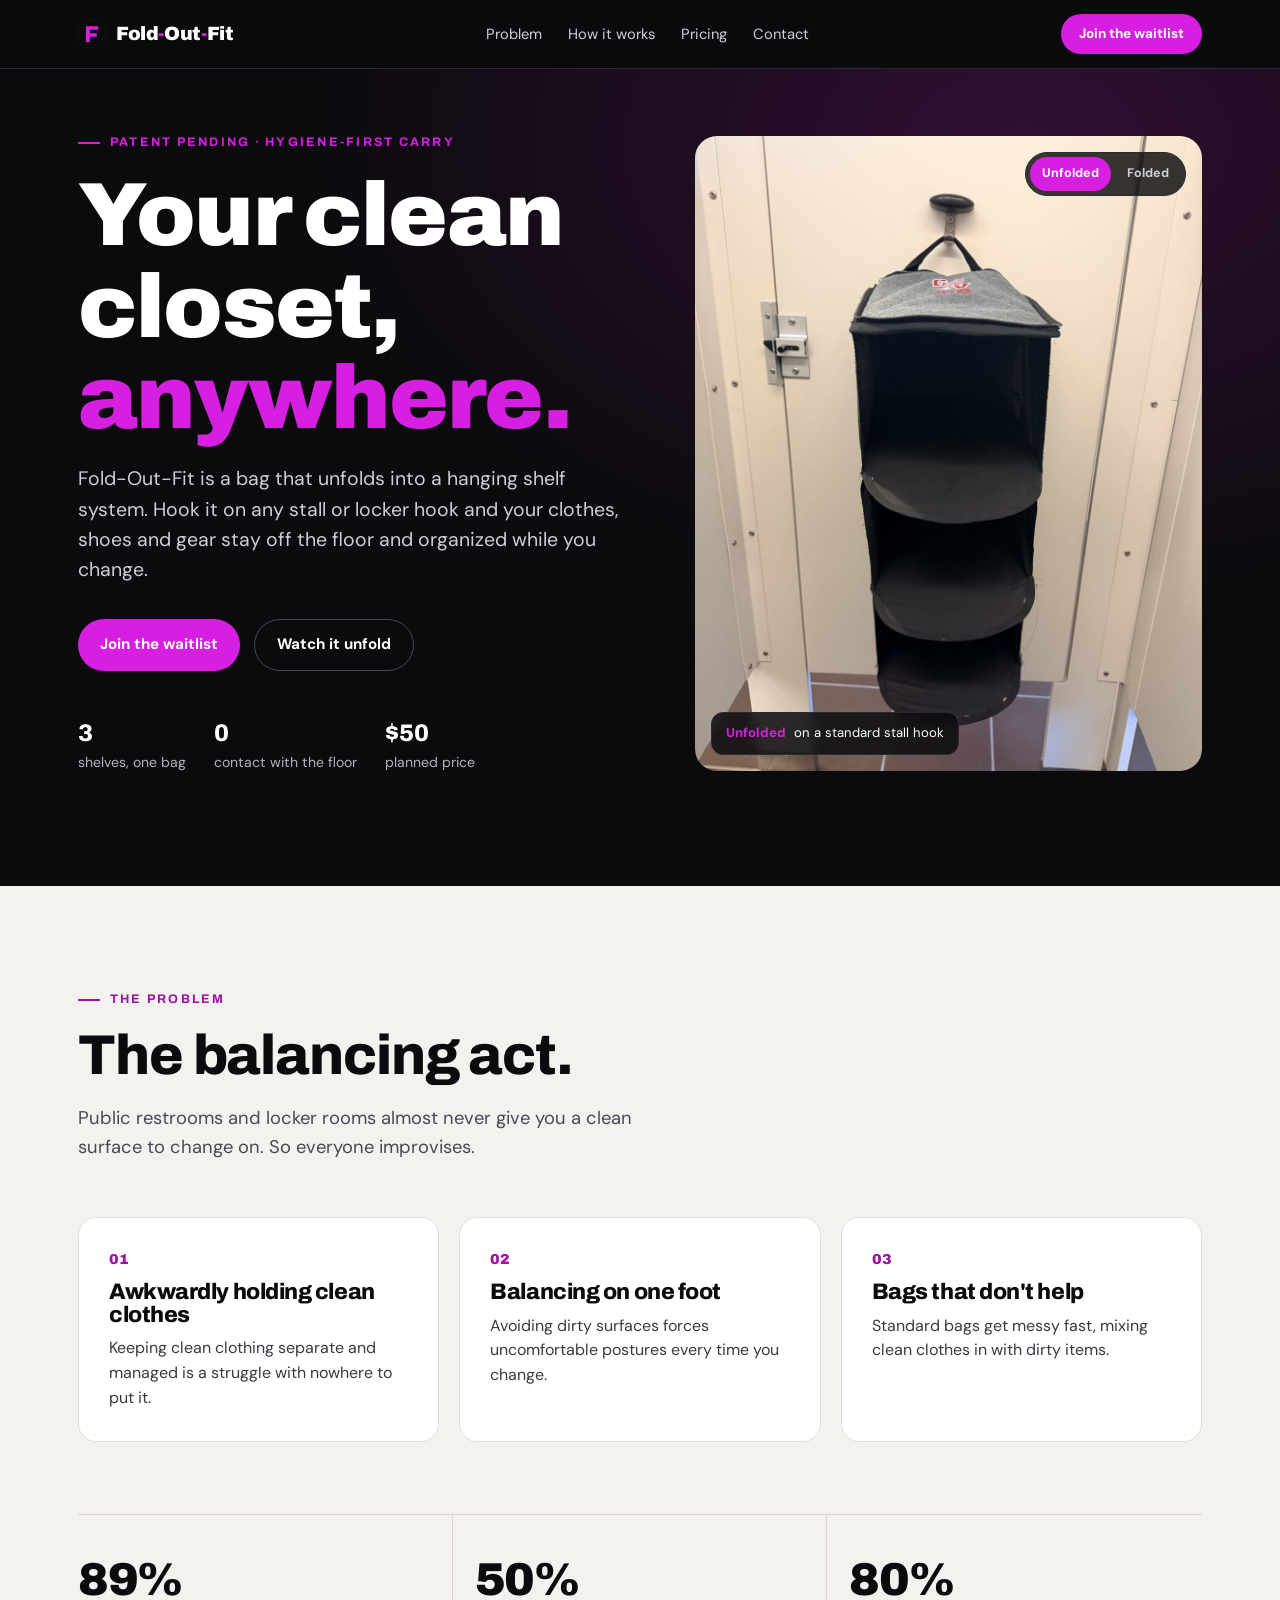
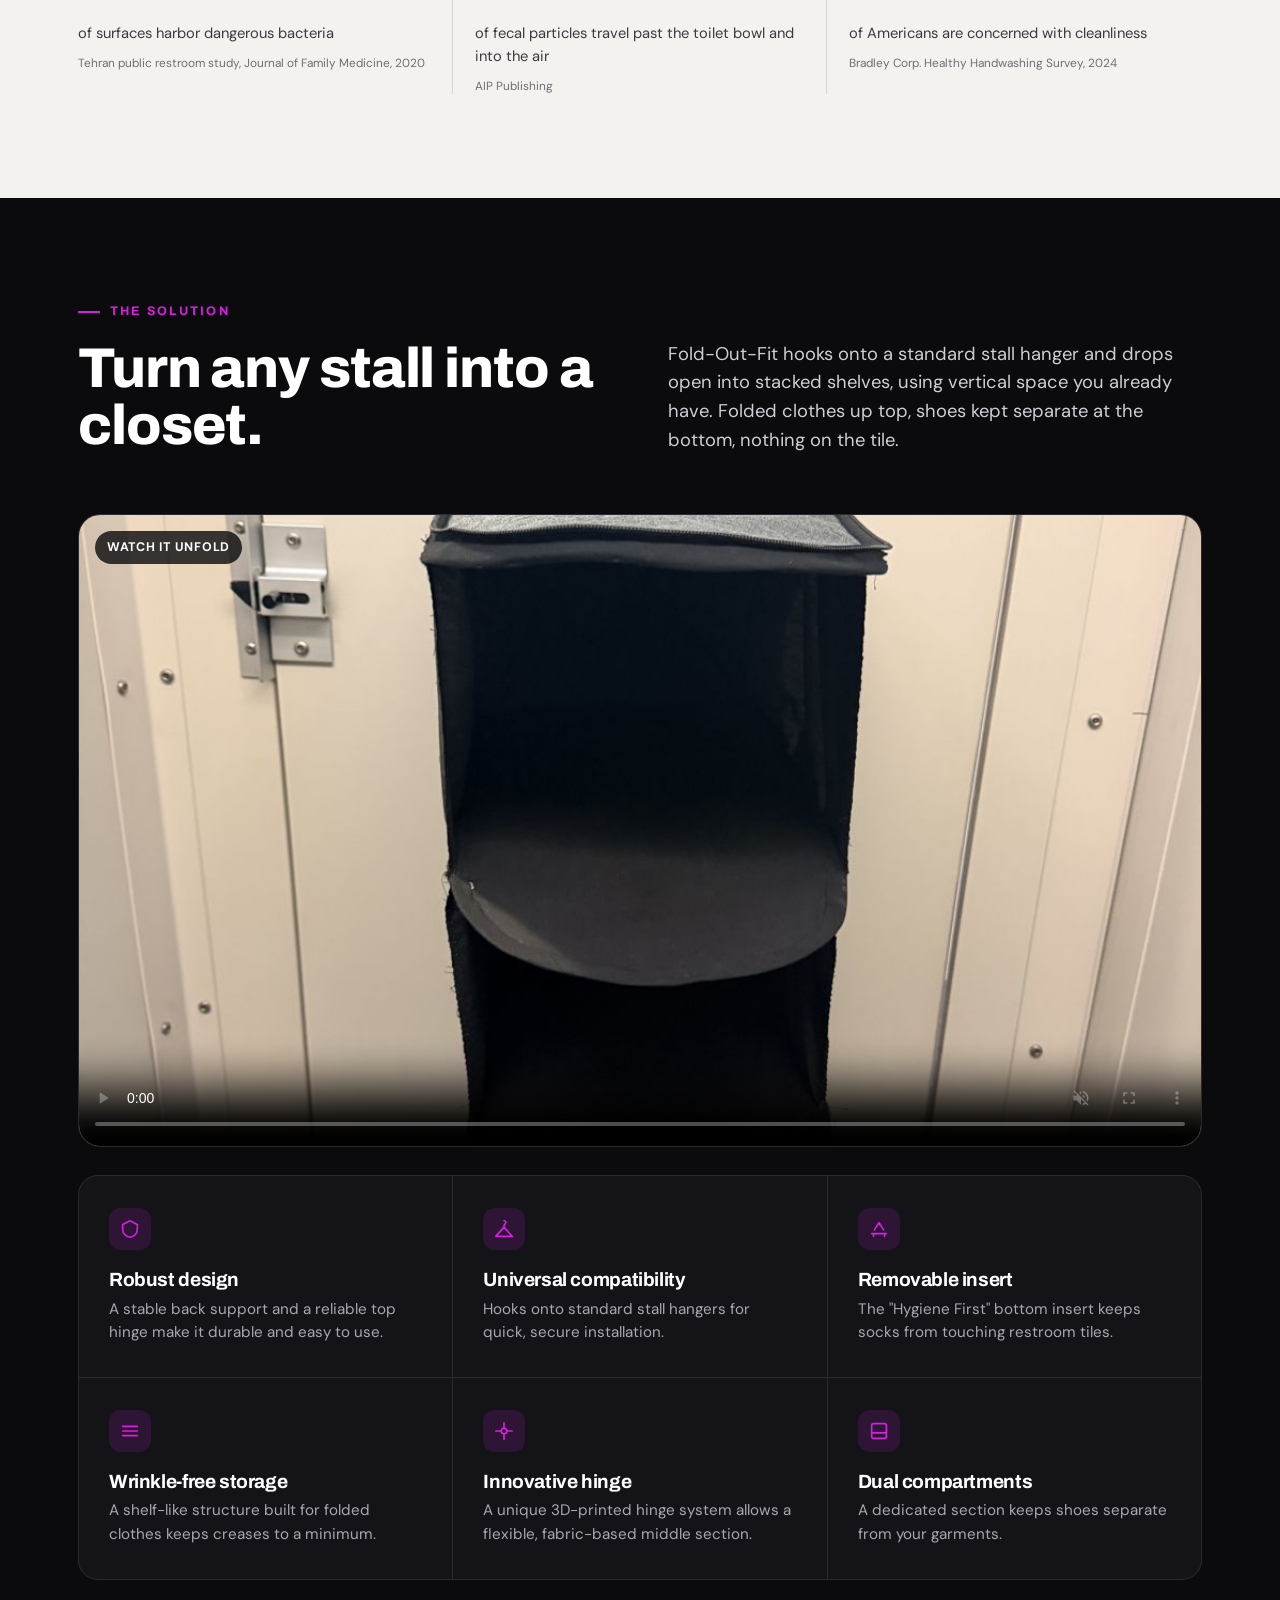
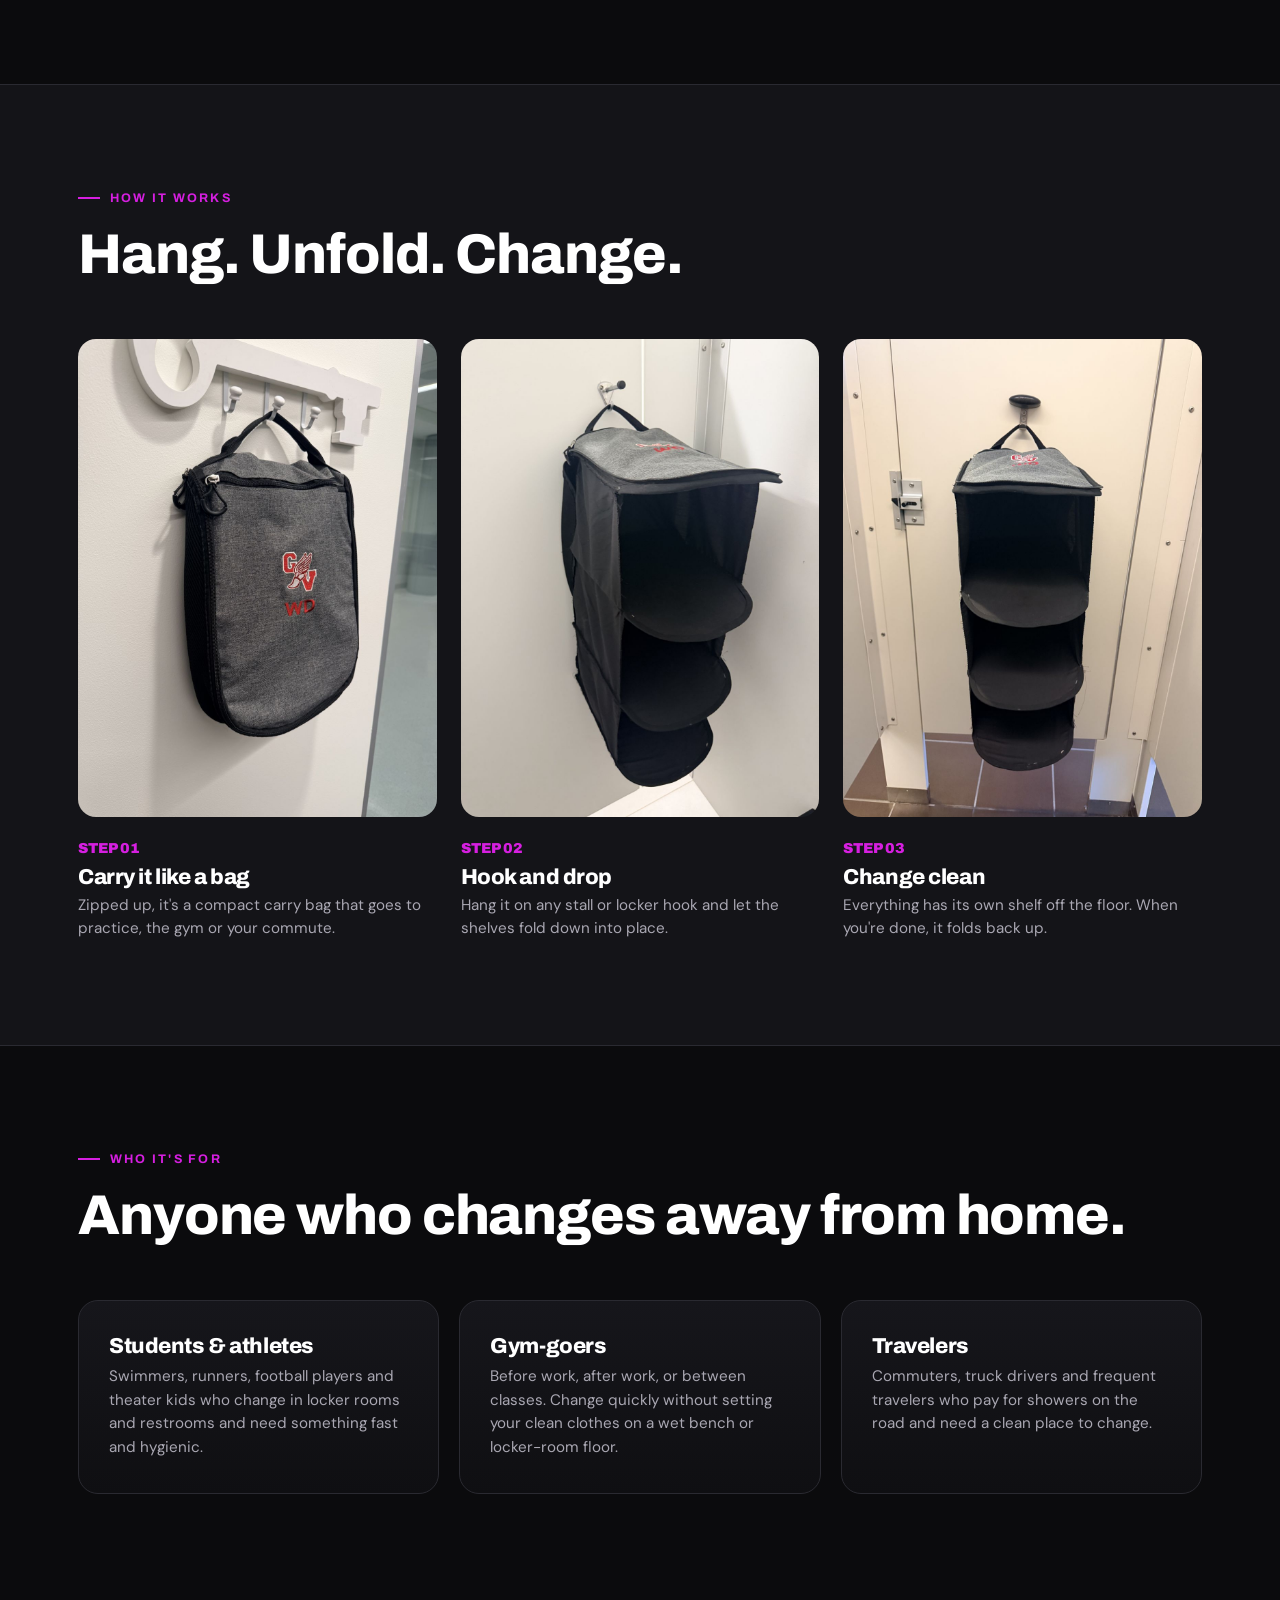
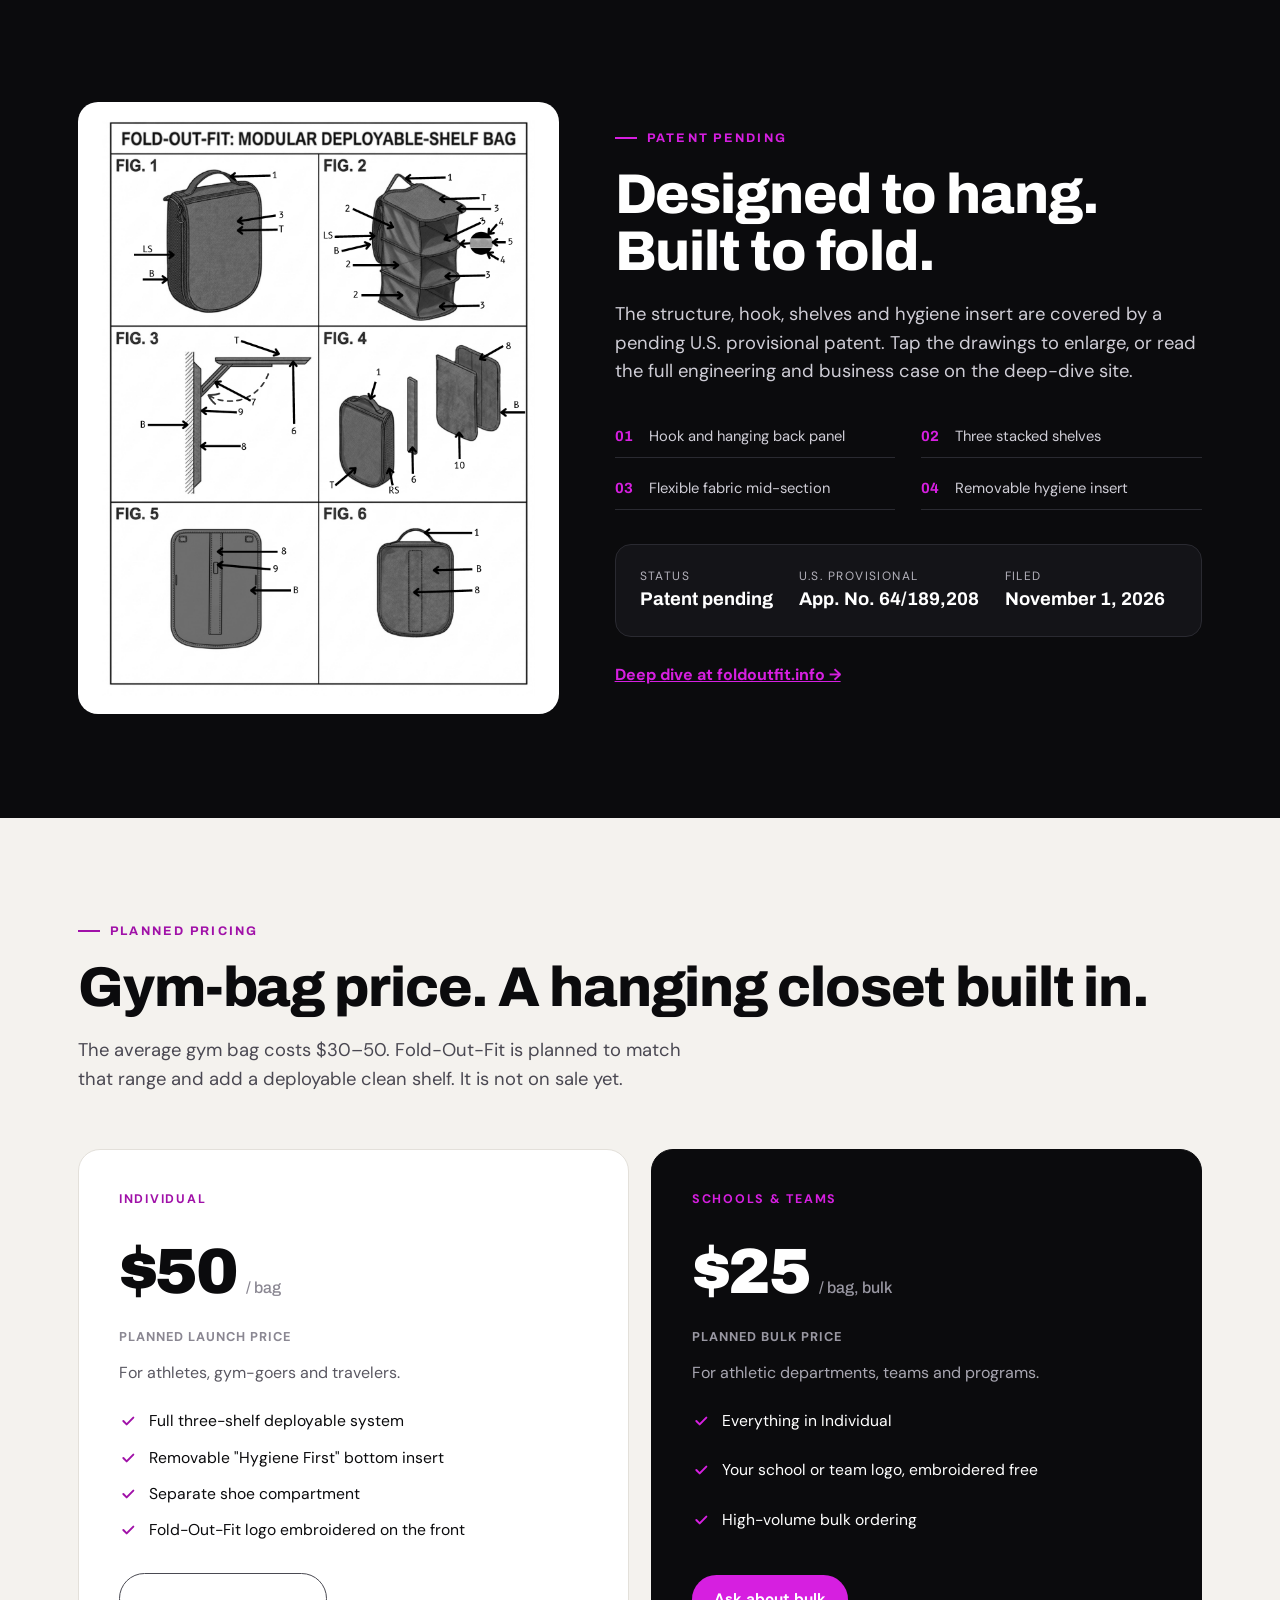
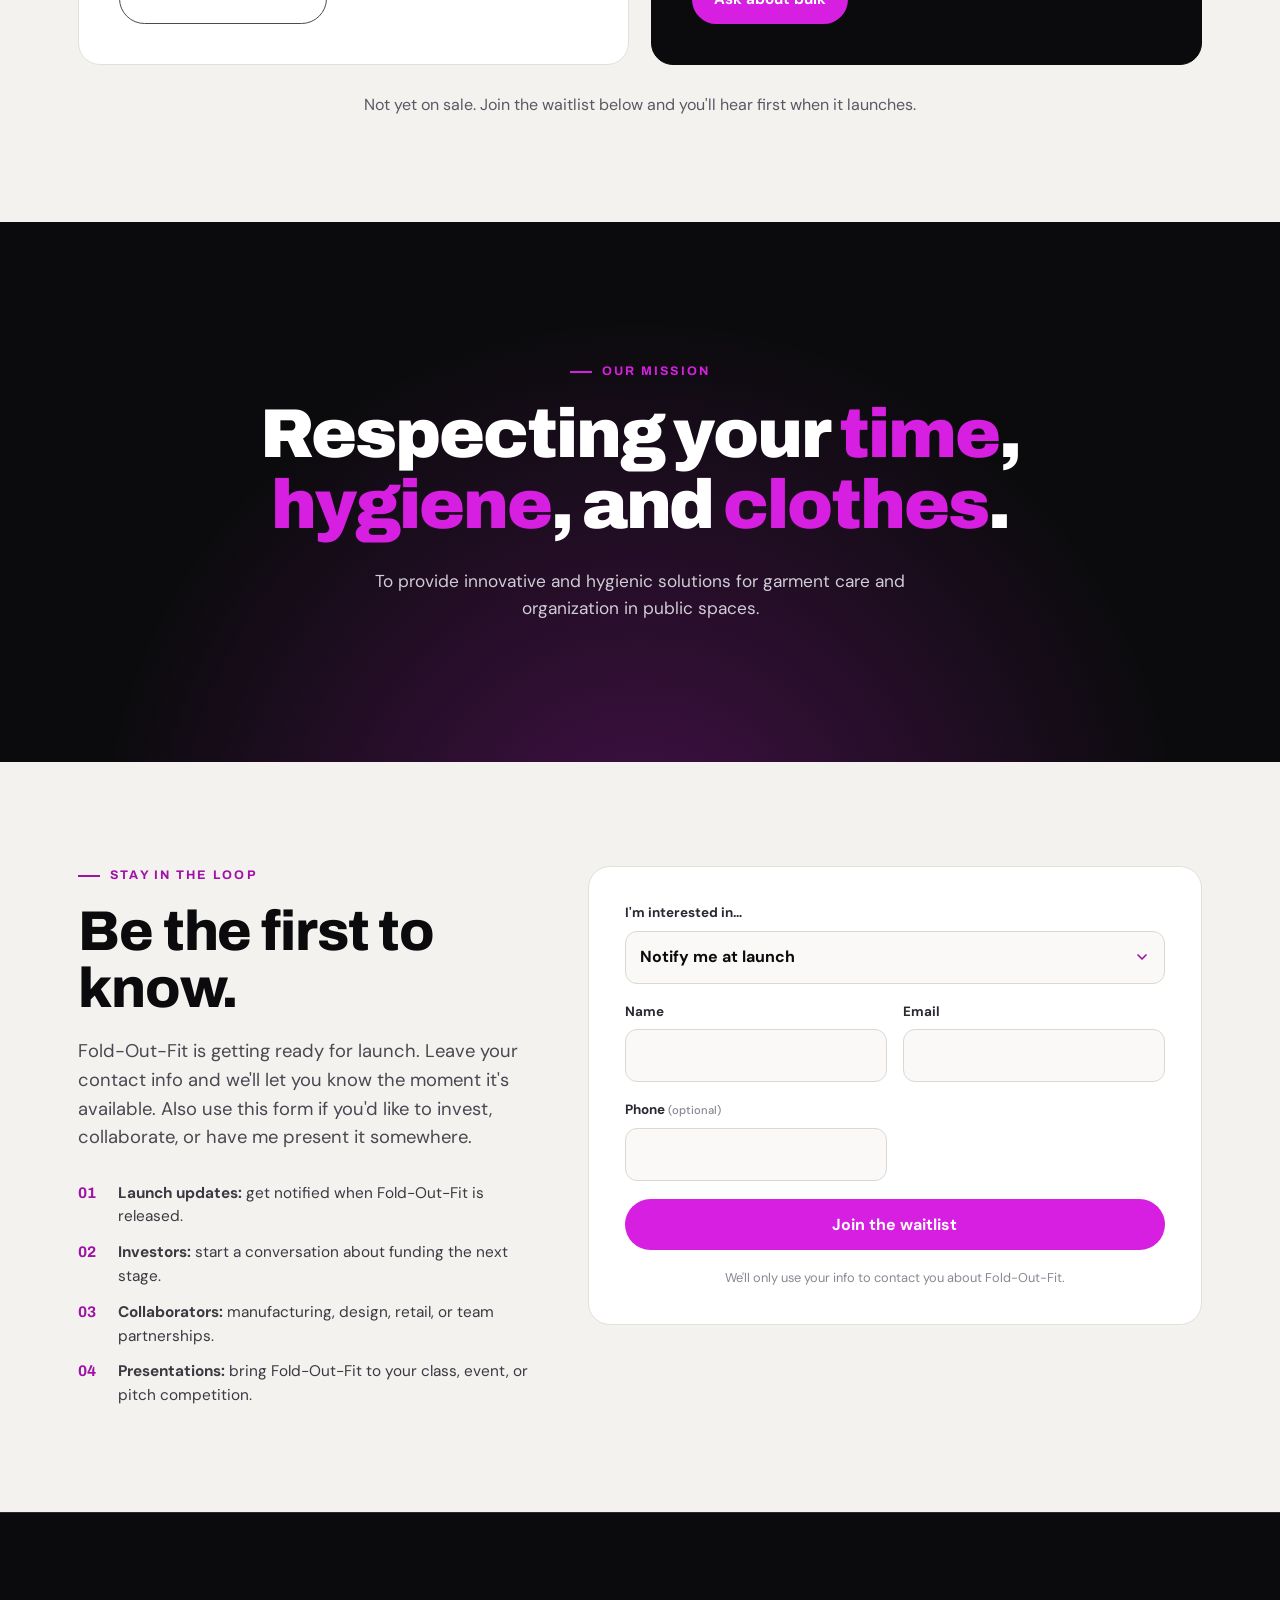
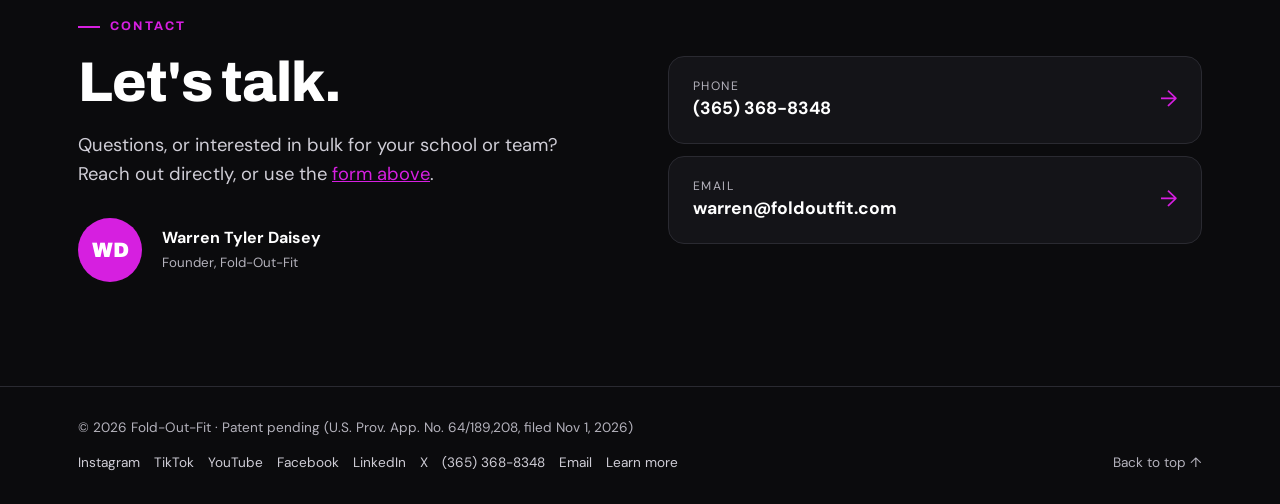
==== commit 9910dd85: "Preview: conversion-focused Fold-Out-Fit product page redesign Waitlist-first CTAs, restored patent " ====
--- a/index.html
+++ b/index.html
@@ -4,10 +4,11 @@
 <meta charset="utf-8">
 <meta name="viewport" content="width=device-width, initial-scale=1">
 <title>Fold-Out-Fit | The bag that unfolds into a clean, hanging closet</title>
-<meta name="description" content="Fold-Out-Fit is a patent-pending bag that hooks on any stall or locker hook and unfolds into three shelves, so your clothes and shoes never touch the floor. Join the launch waitlist.">
+<meta name="description" content="Fold-Out-Fit is a patent-pending bag (U.S. Prov. App. No. 64/189,208) that hooks on any stall or locker hook and unfolds into three shelves, so your clothes and shoes never touch the floor. Join the launch waitlist.">
 <link rel="canonical" href="https://foldoutfit.com/">
 <meta name="theme-color" content="#0b0b0d">
-<link rel="icon" href="data:image/svg+xml,%3Csvg xmlns='http://www.w3.org/2000/svg' viewBox='0 0 64 64'%3E%3Crect width='64' height='64' rx='14' fill='%230b0b0d'/%3E%3Cpath d='M18 14h28v8H27v8h16v8H27v12h-9z' fill='%23d61fe0'/%3E%3C/svg%3E">
+<link rel="icon" href="favicon.svg" type="image/svg+xml">
+<link rel="apple-touch-icon" href="apple-touch-icon.png">
 <meta property="og:type" content="website">
 <meta property="og:site_name" content="Fold-Out-Fit">
 <meta property="og:title" content="Fold-Out-Fit | The bag that unfolds into a clean, hanging closet">
@@ -15,84 +16,107 @@
 <meta property="og:url" content="https://foldoutfit.com/">
 <meta property="og:image" content="https://foldoutfit.com/hero.jpg">
 <meta property="og:image:alt" content="Fold-Out-Fit unfolded into a three-shelf organizer on a stall hook">
+<meta property="og:image:width" content="1050">
+<meta property="og:image:height" content="1400">
 <meta name="twitter:card" content="summary_large_image">
 <meta name="twitter:title" content="Fold-Out-Fit | The bag that unfolds into a clean, hanging closet">
 <meta name="twitter:description" content="Fold-Out-Fit is a patent-pending bag that hooks on any stall or locker hook and unfolds into three shelves, so your clothes and shoes never touch the floor. Join the launch waitlist.">
 <meta name="twitter:image" content="https://foldoutfit.com/hero.jpg">
-<script type="application/ld+json">{"@context":"https://schema.org","@type":"Organization","name":"Fold-Out-Fit","url":"https://foldoutfit.com/","email":"warren@foldoutfit.com","telephone":"+1-365-368-8348","founder":{"@type":"Person","name":"Warren Tyler Daisey"},"sameAs":["https://www.instagram.com/fold_out_fit/","https://www.tiktok.com/@foldoutfit","https://www.facebook.com/profile.php?id=61595972588469","https://www.linkedin.com/company/146910855/"]}</script>
+<meta name="twitter:image:alt" content="Fold-Out-Fit unfolded into a three-shelf organizer on a stall hook">
+<script type="application/ld+json">
+{"@context":"https://schema.org","@graph":[
+  {"@type":"Organization","@id":"https://foldoutfit.com/#org","name":"Fold-Out-Fit","url":"https://foldoutfit.com/","email":"warren@foldoutfit.com","telephone":"+1-365-368-8348","founder":{"@type":"Person","name":"Warren Tyler Daisey"},"logo":"https://foldoutfit.com/apple-touch-icon.png","sameAs":["https://www.instagram.com/fold_out_fit/","https://www.tiktok.com/@foldoutfit","https://www.facebook.com/profile.php?id=61595972588469","https://www.linkedin.com/company/foldoutfit/","https://www.youtube.com/channel/UC7hKK4NZ58CgP8QDi2SP3aA","https://x.com/Fold_Out_Fit"]},
+  {"@type":"WebSite","@id":"https://foldoutfit.com/#website","url":"https://foldoutfit.com/","name":"Fold-Out-Fit","publisher":{"@id":"https://foldoutfit.com/#org"}},
+  {"@type":"Product","name":"Fold-Out-Fit","description":"A patent-pending bag that hooks on any stall or locker hook and unfolds into three shelves, so your clothes and shoes never touch the floor.","image":"https://foldoutfit.com/hero.jpg","brand":{"@id":"https://foldoutfit.com/#org"},"url":"https://foldoutfit.com/"}
+]}
+</script>
 <link rel="preconnect" href="https://fonts.googleapis.com">
 <link rel="preconnect" href="https://fonts.gstatic.com" crossorigin>
 <link href="https://fonts.googleapis.com/css2?family=Archivo:wght@500;700;800;900&family=DM+Sans:opsz,wght@9..40,400;9..40,500;9..40,700&display=swap" rel="stylesheet">
+<link rel="preload" as="image" href="hero.jpg" fetchpriority="high">
 <style>
 :root{
-  --ink:#0b0b0d; --ink2:#141418; --line:#2a2a31; --paper:#f4f2ee; --mute:#9a98a3;
-  --mag:#d61fe0; --mag-soft:#f3c6f6;
+  --ink:#0b0b0d; --ink2:#141418; --line:#2a2a31; --paper:#f4f2ee; --mute:#b4b2bc;
+  --mag:#d61fe0; --mag-deep:#a011a8; --mag-soft:#f3c6f6;
   --maxw:1180px;
 }
 *{box-sizing:border-box;margin:0;padding:0}
 html{scroll-behavior:smooth}
 body{font-family:'DM Sans',system-ui,sans-serif;background:var(--ink);color:#fff;line-height:1.55;-webkit-font-smoothing:antialiased}
-img,video{display:block;max-width:100%}
+img,video{display:block;max-width:100%;height:auto}
 a{color:inherit}
 .wrap{max-width:var(--maxw);margin:0 auto;padding:0 28px}
 h1,h2,h3{font-family:'Archivo','Helvetica Neue',Arial,sans-serif;line-height:1.02;letter-spacing:-.02em}
-h2{font-size:clamp(2.1rem,4.6vw,3.6rem);font-weight:800}
+h2{font-size:clamp(2.1rem,4.6vw,3.5rem);font-weight:800}
 .kicker{font-family:'Archivo','Helvetica Neue',Arial,sans-serif;font-weight:700;font-size:.78rem;letter-spacing:.18em;text-transform:uppercase;color:var(--mag);margin-bottom:18px;display:flex;align-items:center;gap:10px}
 .kicker::before{content:"";width:22px;height:2px;background:var(--mag)}
 .lede{font-size:1.15rem;color:#cfcdd6;max-width:620px;margin-top:20px}
-section{padding:120px 0}
+section{padding:104px 0}
+
+.skip{position:absolute;left:16px;top:-48px;z-index:200;background:var(--mag);color:#fff;padding:10px 16px;border-radius:999px;font-weight:700;text-decoration:none}
+.skip:focus{top:16px}
+
+:focus{outline:none}
+:focus-visible{outline:2px solid var(--mag);outline-offset:3px}
 
 /* nav */
-nav{position:sticky;top:0;z-index:50;background:rgba(11,11,13,.82);backdrop-filter:blur(12px);border-bottom:1px solid var(--line)}
-nav .wrap{display:flex;align-items:center;justify-content:space-between;height:64px}
-.logo{font-family:'Archivo','Helvetica Neue',Arial,sans-serif;font-weight:900;font-size:1.25rem;letter-spacing:-.02em;text-decoration:none}
-.logo span{color:var(--mag)}
-nav ul{display:flex;gap:28px;list-style:none;font-size:.92rem}
+nav{position:sticky;top:0;z-index:50;background:rgba(11,11,13,.86);backdrop-filter:blur(14px);-webkit-backdrop-filter:blur(14px);border-bottom:1px solid var(--line)}
+nav .wrap{display:flex;align-items:center;justify-content:space-between;height:68px;gap:16px}
+.logo{display:inline-flex;align-items:center;gap:10px;font-family:'Archivo','Helvetica Neue',Arial,sans-serif;font-weight:900;font-size:1.2rem;letter-spacing:-.02em;text-decoration:none}
+.logo .mark{width:28px;height:28px;flex:none;border-radius:7px;display:block}
+.logo .word span{color:var(--mag)}
+nav ul{display:flex;gap:26px;list-style:none;font-size:.92rem}
 nav ul a{text-decoration:none;color:#cfcdd6}
 nav ul a:hover{color:#fff}
-.btn{display:inline-flex;align-items:center;gap:8px;background:var(--mag);color:#fff;text-decoration:none;font-weight:700;padding:13px 22px;border-radius:999px;font-size:.95rem;transition:transform .15s,background .15s}
+.btn{display:inline-flex;align-items:center;justify-content:center;gap:8px;background:var(--mag);color:#fff;text-decoration:none;font-weight:700;padding:13px 22px;border-radius:999px;font-size:.95rem;border:0;cursor:pointer;transition:transform .15s,background .15s}
 .btn:hover{transform:translateY(-1px);background:#e540ee}
-.btn.ghost{background:transparent;border:1.5px solid #4a4a52}
+.btn.ghost{background:transparent;border:1.5px solid #4a4a52;color:#fff}
 .btn.ghost:hover{border-color:#fff;background:transparent}
 nav .btn{padding:9px 18px;font-size:.85rem}
 
 /* hero */
-.hero{padding:70px 0 0;overflow:hidden}
-.hero-grid{display:grid;grid-template-columns:1.05fr .95fr;gap:56px;align-items:center}
-.hero h1{font-size:clamp(3rem,7.4vw,6.4rem);font-weight:900}
+.hero{padding:64px 0 24px;overflow:hidden;background:radial-gradient(ellipse at 80% 10%,rgba(214,31,224,.18),transparent 50%),var(--ink)}
+.hero-grid{display:grid;grid-template-columns:1.05fr .95fr;grid-template-areas:"copy img" "rest img";gap:8px 56px;align-items:center}
+.hero-copy{grid-area:copy}
+.hero-img{grid-area:img}
+.hero-rest{grid-area:rest}
+.hero-copy h1{margin-bottom:0}
+.hero-rest .lede{margin-top:12px}
+.hero h1{font-size:clamp(2.6rem,7vw,6rem);font-weight:900}
 .hero h1 em{font-style:normal;color:var(--mag)}
-.hero .lede{font-size:1.25rem}
+.hero .lede{font-size:1.22rem}
 .hero-ctas{display:flex;gap:14px;margin-top:34px;flex-wrap:wrap}
-.hero-tags{display:flex;gap:22px;margin-top:44px;flex-wrap:wrap;color:var(--mute);font-size:.88rem}
+.hero-tags{display:flex;gap:28px;margin-top:44px;flex-wrap:wrap;color:var(--mute);font-size:.88rem}
 .hero-tags b{color:#fff;font-family:'Archivo','Helvetica Neue',Arial,sans-serif;font-size:1.5rem;display:block;font-weight:800}
 .hero-img{position:relative;border-radius:22px;overflow:hidden;aspect-ratio:4/5;background:#222}
 .hero-img img{width:100%;height:100%;object-fit:cover}
-.hero-img .badge{position:absolute;left:18px;bottom:18px;background:rgba(11,11,13,.85);backdrop-filter:blur(6px);border:1px solid var(--line);padding:10px 14px;border-radius:12px;font-size:.82rem}
+.hero-img .badge{position:absolute;left:16px;bottom:16px;background:rgba(11,11,13,.85);backdrop-filter:blur(6px);-webkit-backdrop-filter:blur(6px);border:1px solid var(--line);padding:10px 14px;border-radius:12px;font-size:.82rem}
 .hero-img .badge b{color:var(--mag)}
+.shot-toggle{position:absolute;top:16px;right:16px;display:flex;gap:4px;background:rgba(11,11,13,.82);border:1px solid var(--line);border-radius:999px;padding:4px}
+.shot-toggle button{appearance:none;border:0;background:transparent;color:#cfcdd6;font:inherit;font-size:.78rem;font-weight:700;padding:7px 12px;border-radius:999px;cursor:pointer}
+.shot-toggle button[aria-pressed="true"]{background:var(--mag);color:#fff}
 
 /* problem */
-.problem{background:var(--paper);color:var(--ink)}
+.problem{background:var(--paper);color:var(--ink);margin-top:88px}
 .problem .lede{color:#4a4852}
-.problem .kicker{color:#a011a8}.problem .kicker::before{background:#a011a8}
+.problem .kicker{color:var(--mag-deep)}.problem .kicker::before{background:var(--mag-deep)}
 .pains{display:grid;grid-template-columns:repeat(3,1fr);gap:20px;margin-top:56px}
 .pain{background:#fff;border-radius:18px;padding:30px;border:1px solid #e3e0da}
-.pain .n{font-family:'Archivo','Helvetica Neue',Arial,sans-serif;font-weight:900;color:#a011a8;font-size:.9rem}
-.pain h3{font-size:1.4rem;margin:10px 0 10px;font-weight:800}
-.pain p{color:#5a5862;font-size:.98rem}
-
-/* stats */
+.pain .n{font-family:'Archivo','Helvetica Neue',Arial,sans-serif;font-weight:900;color:var(--mag-deep);font-size:.9rem}
+.pain h3{font-size:1.4rem;margin:10px 0;font-weight:800}
+.pain p{color:#3b3942}
 .stats{display:grid;grid-template-columns:repeat(3,1fr);border-top:1px solid #d9d5ce;margin-top:72px}
-.stat{padding:30px 22px 0 0;border-right:1px solid #d9d5ce;padding-left:22px}
+.stat{padding:30px 22px 0 22px;border-right:1px solid #d9d5ce}
 .stat:first-child{padding-left:0}.stat:last-child{border-right:0}
 .stat b{font-family:'Archivo','Helvetica Neue',Arial,sans-serif;font-weight:900;font-size:clamp(2rem,3.6vw,3rem);display:block;letter-spacing:-.03em}
 .stat p{font-size:.92rem;color:#3b3942;margin-top:6px}
-.stat small{display:block;color:#8a8792;font-size:.74rem;margin-top:10px;line-height:1.4}
+.stat small{display:block;color:#6f6d76;font-size:.74rem;margin-top:10px;line-height:1.4}
 
 /* solution */
 .sol-head{display:grid;grid-template-columns:1fr 1fr;gap:56px;align-items:end}
 .video-card{margin-top:60px;border-radius:22px;overflow:hidden;border:1px solid var(--line);background:#1a1a1f;position:relative}
-.video-card video{width:100%;aspect-ratio:16/9;object-fit:cover}
-.video-card .cap{position:absolute;top:16px;left:16px;background:rgba(11,11,13,.8);padding:7px 12px;border-radius:999px;font-size:.78rem;font-weight:700;letter-spacing:.06em;text-transform:uppercase}
+.video-card video{width:100%;aspect-ratio:16/9;object-fit:cover;background:#111}
+.video-card .cap{position:absolute;top:16px;left:16px;z-index:1;background:rgba(11,11,13,.8);padding:7px 12px;border-radius:999px;font-size:.78rem;font-weight:700;letter-spacing:.06em;text-transform:uppercase;pointer-events:none}
 .features{display:grid;grid-template-columns:repeat(3,1fr);gap:1px;background:var(--line);border:1px solid var(--line);border-radius:20px;overflow:hidden;margin-top:28px}
 .feat{background:var(--ink2);padding:32px 30px}
 .feat .ico{width:42px;height:42px;border-radius:12px;background:rgba(214,31,224,.14);display:grid;place-items:center;margin-bottom:20px}
@@ -100,19 +124,26 @@
 .feat h3{font-size:1.2rem;font-weight:700;margin-bottom:8px}
 .feat p{color:#a9a7b2;font-size:.95rem}
 
-/* gallery / how */
+/* how */
 .how{background:var(--ink2);border-top:1px solid var(--line);border-bottom:1px solid var(--line)}
 .steps{display:grid;grid-template-columns:repeat(3,1fr);gap:24px;margin-top:56px}
 .step figure{border-radius:18px;overflow:hidden;aspect-ratio:3/4;background:#222}
 .step img{width:100%;height:100%;object-fit:cover;transition:transform .5s}
 .step:hover img{transform:scale(1.03)}
 .step .num{font-family:'Archivo','Helvetica Neue',Arial,sans-serif;font-weight:900;color:var(--mag);font-size:.9rem;margin-top:20px}
-.step h3{font-size:1.35rem;margin:6px 0 6px;font-weight:800}
+.step h3{font-size:1.35rem;margin:6px 0;font-weight:800}
 .step p{color:#a9a7b2;font-size:.95rem}
 
-/* drawings */
+/* who */
+.who-grid{display:grid;grid-template-columns:repeat(3,1fr);gap:20px;margin-top:56px}
+.who{border:1px solid var(--line);border-radius:20px;padding:34px 30px;background:linear-gradient(180deg,#16161b,#0f0f12)}
+.who h3{font-size:1.35rem;font-weight:800;margin-bottom:8px}
+.who p{color:#a9a7b2;font-size:.95rem}
+
+/* drawings / patent */
 .draw-grid{display:grid;grid-template-columns:.9fr 1.1fr;gap:56px;align-items:center}
-.draw-img{background:#fff;border-radius:20px;padding:18px;cursor:zoom-in}
+.draw-img{background:#fff;border-radius:20px;padding:18px;cursor:zoom-in;border:0;display:block;width:100%}
+.draw-img img{width:100%;height:auto;border-radius:8px}
 .parts{margin-top:30px;display:grid;grid-template-columns:1fr 1fr;gap:10px 26px;font-size:.92rem}
 .parts div{display:flex;gap:12px;border-bottom:1px solid var(--line);padding:9px 0;color:#cfcdd6}
 .parts b{font-family:'Archivo','Helvetica Neue',Arial,sans-serif;color:var(--mag);min-width:22px}
@@ -121,97 +152,53 @@
 .patent div b{font-family:'Archivo','Helvetica Neue',Arial,sans-serif;font-size:1.15rem}
 .lightbox{position:fixed;inset:0;background:rgba(0,0,0,.92);display:none;align-items:center;justify-content:center;z-index:100;padding:24px;cursor:zoom-out}
 .lightbox.on{display:flex}
-.lightbox img{max-height:94vh;width:auto;background:#fff;border-radius:10px}
-
-/* who */
-.who-grid{display:grid;grid-template-columns:repeat(3,1fr);gap:20px;margin-top:56px}
-.who{border:1px solid var(--line);border-radius:20px;padding:34px 30px;background:linear-gradient(180deg,#16161b,#0f0f12)}
-.who b{font-family:'Archivo','Helvetica Neue',Arial,sans-serif;font-size:2.6rem;font-weight:900;display:block;letter-spacing:-.03em}
-.who b span{color:var(--mag)}
-.who .lbl{color:var(--mute);font-size:.85rem;margin-bottom:22px}
-.who h3{font-size:1.35rem;font-weight:800;margin-bottom:8px}
-.who p{color:#a9a7b2;font-size:.95rem}
+.lightbox img{max-height:94vh;width:auto;max-width:100%;background:#fff;border-radius:10px;cursor:default}
+.lightbox .lb-close{position:absolute;top:18px;right:18px;background:transparent;border:1px solid #fff;color:#fff;border-radius:999px;width:44px;height:44px;font-size:1.4rem;cursor:pointer}
 
 /* pricing */
 .pricing{background:var(--paper);color:var(--ink)}
 .pricing .lede{color:#4a4852}
-.pricing .kicker{color:#a011a8}.pricing .kicker::before{background:#a011a8}
+.pricing .kicker{color:var(--mag-deep)}.pricing .kicker::before{background:var(--mag-deep)}
 .plans{display:grid;grid-template-columns:1fr 1fr;gap:22px;margin-top:56px}
-.plan{background:#fff;border:1px solid #e3e0da;border-radius:22px;padding:40px}
+.plan{background:#fff;border:1px solid #e3e0da;border-radius:22px;padding:40px;display:flex;flex-direction:column}
 .plan.dark{background:var(--ink);color:#fff;border-color:var(--ink)}
-.plan .tag{font-size:.78rem;font-weight:700;letter-spacing:.14em;text-transform:uppercase;color:#a011a8}
+.plan .tag{font-size:.78rem;font-weight:700;letter-spacing:.14em;text-transform:uppercase;color:var(--mag-deep)}
 .plan.dark .tag{color:var(--mag)}
 .plan .price{font-family:'Archivo','Helvetica Neue',Arial,sans-serif;font-weight:900;font-size:4rem;letter-spacing:-.04em;margin:12px 0 2px}
 .plan .price small{font-size:1rem;font-weight:500;color:#8a8792;letter-spacing:0}
-.plan ul{list-style:none;margin:24px 0 30px;display:grid;gap:12px}
+.plan .planned{display:inline-block;margin-top:4px;font-size:.8rem;font-weight:700;letter-spacing:.08em;text-transform:uppercase;color:#8a8792}
+.plan.dark .planned{color:#9a98a3}
+.plan ul{list-style:none;margin:24px 0 30px;display:grid;gap:12px;flex:1}
 .plan li{display:flex;gap:12px;font-size:.98rem}
-.plan li::before{content:"";flex:none;width:18px;height:18px;margin-top:3px;border-radius:50%;background:var(--mag) url("data:image/svg+xml,%3Csvg xmlns='http://www.w3.org/2000/svg' viewBox='0 0 24 24' fill='none' stroke='white' stroke-width='3.5' stroke-linecap='round' stroke-linejoin='round'%3E%3Cpath d='M5 12l5 5L20 7'/%3E%3C/svg%3E") center/11px no-repeat}
-.plan .btn.ghost{color:var(--ink);border-color:#c9c5be}
-.plan .btn.ghost:hover{border-color:var(--ink)}
-.compare{margin-top:22px;font-size:.92rem;color:#5a5862;text-align:center}
-
-/* business */
-.biz-grid{display:grid;grid-template-columns:1.25fr .75fr;gap:28px;margin-top:56px}
-.card{border:1px solid var(--line);border-radius:20px;padding:30px;background:var(--ink2)}
-.card h3{font-size:1.15rem;font-weight:700}
-.card .sub{color:var(--mute);font-size:.88rem;margin-top:4px}
-.legend{display:flex;gap:18px;flex-wrap:wrap;margin-top:16px;font-size:.84rem;color:#cfcdd6}
-.legend span{display:flex;align-items:center;gap:7px}
-.legend i{width:12px;height:3px;border-radius:2px;display:inline-block}
-#chart{margin-top:10px;width:100%;height:auto}
-#chart text{font-family:'DM Sans';fill:#8f8d98;font-size:12px}
-.kpis{display:grid;gap:14px}
-.kpi{border:1px solid var(--line);border-radius:16px;padding:20px 22px;background:var(--ink2)}
-.kpi small{color:var(--mute);font-size:.78rem;text-transform:uppercase;letter-spacing:.12em}
-.kpi b{display:block;font-family:'Archivo','Helvetica Neue',Arial,sans-serif;font-weight:900;font-size:2.1rem;letter-spacing:-.03em;margin-top:2px}
-.kpi p{color:#a9a7b2;font-size:.86rem}
-.cost{display:grid;grid-template-columns:1fr 1fr;gap:28px;margin-top:28px}
-.cost table{width:100%;border-collapse:collapse;margin-top:18px;font-size:.93rem}
-.cost td{padding:10px 0;border-bottom:1px solid var(--line);color:#cfcdd6}
-.cost td:last-child{text-align:right;font-family:'Archivo','Helvetica Neue',Arial,sans-serif;font-weight:700;color:#fff}
-.cost tr.tot td{border-bottom:0;padding-top:16px;color:#fff;font-weight:700}
-.cost tr.tot td:last-child{color:var(--mag);font-size:1.3rem}
-.pills{display:flex;flex-wrap:wrap;gap:10px;margin-top:28px}
-.pill{border:1px solid var(--line);border-radius:999px;padding:9px 16px;font-size:.88rem;color:#cfcdd6;background:var(--ink2)}
-.pill b{color:#fff}
-
-/* mission / founder */
+.plan li::before{content:"";flex:none;width:18px;height:18px;margin-top:3px;border-radius:50%;background:var(--mag);mask:url("data:image/svg+xml,%3Csvg xmlns='http://www.w3.org/2000/svg' viewBox='0 0 24 24' fill='none' stroke='white' stroke-width='3' stroke-linecap='round' stroke-linejoin='round'%3E%3Cpath d='M5 12l5 5L20 7'/%3E%3C/svg%3E") center/16px no-repeat;background-color:var(--mag-deep)}
+.plan.dark li::before{background-color:var(--mag)}
+.plan .btn{align-self:flex-start}
+.compare{margin-top:28px;color:#5a5862;text-align:center}
+.learn-more{margin-top:26px;text-align:center}.learn-more a{color:var(--mag);font-weight:700}
+.pricing .learn-more a{color:var(--mag-deep)}
+
+/* mission */
 .mission{position:relative;overflow:hidden;padding:140px 0;text-align:center;background:radial-gradient(ellipse at 50% 120%,rgba(214,31,224,.28),transparent 60%),var(--ink)}
 .mission blockquote{font-family:'Archivo','Helvetica Neue',Arial,sans-serif;font-weight:900;font-size:clamp(2.2rem,5.4vw,4.6rem);letter-spacing:-.03em;line-height:1.02;max-width:900px;margin:0 auto}
 .mission blockquote span{color:var(--mag)}
 .mission p{color:#cfcdd6;max-width:560px;margin:28px auto 0;font-size:1.08rem}
 
-.contact{border-top:1px solid var(--line)}
-.contact-grid{display:grid;grid-template-columns:1fr 1fr;gap:56px;align-items:center}
-.founder{display:flex;gap:20px;align-items:center;margin-top:30px}
-.avatar{width:64px;height:64px;border-radius:50%;background:var(--mag);display:grid;place-items:center;font-family:'Archivo','Helvetica Neue',Arial,sans-serif;font-weight:900;font-size:1.3rem}
-.founder small{color:var(--mute)}
-.c-links{display:grid;gap:12px}
-.c-link{display:flex;justify-content:space-between;align-items:center;border:1px solid var(--line);border-radius:16px;padding:20px 24px;text-decoration:none;background:var(--ink2);transition:border-color .15s}
-.c-link:hover{border-color:var(--mag)}
-.c-link small{display:block;color:var(--mute);font-size:.76rem;text-transform:uppercase;letter-spacing:.12em}
-.c-link b{font-size:1.1rem}
-.c-link .arr{color:var(--mag);font-size:1.4rem}
-footer{border-top:1px solid var(--line);padding:30px 0;color:var(--mute);font-size:.85rem}
-footer .wrap{display:flex;justify-content:space-between;flex-wrap:wrap;gap:10px}
-
-
-/* signup form */
+/* signup */
 .signup{background:var(--paper);color:var(--ink)}
-.signup .kicker{color:#a011a8}.signup .kicker::before{background:#a011a8}
+.signup .kicker{color:var(--mag-deep)}.signup .kicker::before{background:var(--mag-deep)}
 .signup .lede{color:#4a4852}
 .signup-grid{display:grid;grid-template-columns:.85fr 1.15fr;gap:56px;align-items:start}
 .reasons{margin-top:30px;display:grid;gap:12px}
 .reason{display:flex;gap:14px;align-items:flex-start;font-size:.96rem;color:#3b3942}
-.reason b{font-family:'Archivo','Helvetica Neue',Arial,sans-serif;color:#a011a8;min-width:26px}
-form.fof{background:#fff;border:1px solid #e3e0da;border-radius:22px;padding:36px;display:grid;gap:18px}
+.reason b{font-family:'Archivo','Helvetica Neue',Arial,sans-serif;color:var(--mag-deep);min-width:26px}
+form.fof{background:#fff;border:1px solid #e3e0da;border-radius:22px;padding:36px;display:grid;gap:18px;position:relative}
 .fof .row{display:grid;grid-template-columns:1fr 1fr;gap:16px}
 .fof label{display:grid;gap:7px;font-size:.84rem;font-weight:700;color:#2a2830}
 .fof label small{font-weight:500;color:#8a8792}
 .fof input,.fof select,.fof textarea{font:inherit;font-size:1rem;color:var(--ink);background:#faf9f7;border:1.5px solid #dcd8d1;border-radius:12px;padding:13px 14px;width:100%;transition:border-color .15s,background .15s}
 .fof textarea{min-height:110px;resize:vertical}
 .fof select{appearance:none;background-image:url("data:image/svg+xml,%3Csvg xmlns='http://www.w3.org/2000/svg' viewBox='0 0 24 24' fill='none' stroke='%23a011a8' stroke-width='2.5' stroke-linecap='round' stroke-linejoin='round'%3E%3Cpath d='M6 9l6 6 6-6'/%3E%3C/svg%3E");background-repeat:no-repeat;background-position:right 14px center;background-size:16px;padding-right:40px;cursor:pointer}
-.fof input:focus,.fof select:focus,.fof textarea:focus{outline:none;border-color:var(--mag);background:#fff}
+.fof input:focus,.fof select:focus,.fof textarea:focus{outline:none;border-color:var(--mag);background:#fff;box-shadow:0 0 0 3px rgba(214,31,224,.25)}
 .fof .opt{display:none}
 .fof .opt.on{display:grid}
 .fof .hp{position:absolute;left:-9999px;width:1px;height:1px;overflow:hidden}
@@ -221,64 +208,109 @@
 .fof .status{display:none;border-radius:12px;padding:14px 16px;font-size:.95rem}
 .fof .status.ok{display:block;background:#f6e3f7;color:#6d0a73}
 .fof .status.err{display:block;background:#fde8e8;color:#8a1c1c}
-@media (max-width:960px){.signup-grid,.fof .row{grid-template-columns:1fr}form.fof{padding:26px}}
+
+/* contact */
+.contact{border-top:1px solid var(--line)}
+.contact-grid{display:grid;grid-template-columns:1fr 1fr;gap:56px;align-items:center}
+.founder{display:flex;gap:20px;align-items:center;margin-top:30px}
+.avatar{width:64px;height:64px;border-radius:50%;background:var(--mag);display:grid;place-items:center;font-family:'Archivo','Helvetica Neue',Arial,sans-serif;font-weight:900;font-size:1.3rem;color:#fff}
+.founder small{color:var(--mute)}
+.c-links{display:grid;gap:12px}
+.c-link{display:flex;justify-content:space-between;align-items:center;border:1px solid var(--line);border-radius:16px;padding:20px 24px;text-decoration:none;background:var(--ink2);transition:border-color .15s}
+.c-link:hover{border-color:var(--mag)}
+.c-link small{display:block;color:var(--mute);font-size:.76rem;text-transform:uppercase;letter-spacing:.12em}
+.c-link b{font-size:1.1rem}
+.c-link .arr{color:var(--mag);font-size:1.4rem}
+
+footer{border-top:1px solid var(--line);padding:30px 0;color:var(--mute);font-size:.85rem}
+footer .wrap{display:flex;justify-content:space-between;flex-wrap:wrap;gap:14px;align-items:center}
+footer .social{display:flex;gap:14px;flex-wrap:wrap}
+footer .social a{text-decoration:none;color:#cfcdd6}footer .social a:hover{color:var(--mag)}
+footer .top{text-decoration:none}
+
+.menu-btn{display:none;background:none;border:1px solid var(--line);color:#fff;border-radius:10px;width:42px;height:38px;font-size:1.2rem;cursor:pointer}
+
+.sticky-cta{display:none}
 
 .reveal{opacity:0;transform:translateY(22px);transition:opacity .7s ease,transform .7s ease}
 .reveal.in{opacity:1;transform:none}
-@media (prefers-reduced-motion:reduce){.reveal{opacity:1;transform:none;transition:none}html{scroll-behavior:auto}}
+
+@media (prefers-reduced-motion:reduce){
+  .reveal{opacity:1;transform:none;transition:none}
+  html{scroll-behavior:auto}
+  .btn:hover,.step:hover img{transform:none}
+}
 
 @media (max-width:960px){
   nav ul{display:none}
+  .menu-btn{display:inline-flex;align-items:center;justify-content:center}
+  nav ul.open{display:flex;flex-direction:column;gap:14px;width:100%;order:3;padding:14px 0 8px}
   section{padding:84px 0}
-  .hero-grid,.sol-head,.draw-grid,.biz-grid,.contact-grid,.cost{grid-template-columns:1fr}
-  .hero-img{aspect-ratio:4/4.4}
-  .pains,.features,.steps,.who-grid{grid-template-columns:1fr}
+  .hero-grid,.sol-head,.draw-grid,.contact-grid,.signup-grid,.fof .row,.plans,.pains,.features,.steps,.who-grid,.parts{grid-template-columns:1fr}
+  .hero-grid{grid-template-areas:"copy" "img" "rest";gap:22px}
+  .hero{padding:28px 0 12px}
+  .hero-img{aspect-ratio:4/5;max-height:58vh}
+  nav .wrap>.btn{display:none}
+  nav .wrap{flex-wrap:wrap;height:auto;min-height:64px;padding-top:0;padding-bottom:0}
   .stats{grid-template-columns:1fr 1fr}
   .stat{border-right:0;padding-left:0;border-bottom:1px solid #d9d5ce;padding-bottom:22px}
-  .plans{grid-template-columns:1fr}
-  .parts{grid-template-columns:1fr}
+  .stats .stat:last-child{border-bottom:0}
+  form.fof{padding:26px}
+  .problem{margin-top:64px}
+  .sticky-cta{display:flex;position:fixed;left:0;right:0;bottom:0;z-index:40;padding:12px 16px calc(12px + env(safe-area-inset-bottom));background:rgba(11,11,13,.94);border-top:1px solid var(--line);justify-content:center}
+  .sticky-cta .btn{width:100%;max-width:520px}
+  .sticky-cta.hide{display:none}
+  body{padding-bottom:76px}
 }
 
-/* mobile nav + social */
-.menu-btn{display:none;background:none;border:1px solid var(--line);color:#fff;border-radius:10px;width:42px;height:38px;font-size:1.2rem;cursor:pointer}
-footer .social{display:flex;gap:14px;flex-wrap:wrap}
-footer .social a{text-decoration:none;color:#cfcdd6}footer .social a:hover{color:var(--mag)}
-.learn-more{margin-top:26px;text-align:center}.learn-more a{color:var(--mag);font-weight:700}
-@media (max-width:960px){
-  .menu-btn{display:inline-block}
-  nav .wrap{flex-wrap:wrap}
-  nav ul.open{display:flex;flex-direction:column;gap:14px;width:100%;order:3;padding:14px 0 18px}
-  nav .wrap>.btn{margin-left:auto;margin-right:10px}
-  .fof .row{grid-template-columns:1fr}
-  form.fof{padding:24px}
+@media (max-width:560px){
+  .stats{grid-template-columns:1fr}
+  .hero-tags{gap:22px}
+  .wrap{padding:0 20px}
+  .plan .price{font-size:3.1rem}
 }
 </style>
 </head>
 <body>
+<a class="skip" href="#main">Skip to content</a>
 
 <nav aria-label="Main">
   <div class="wrap">
-    <a href="#top" class="logo">Fold<span>-</span>Out<span>-</span>Fit</a>
+    <a href="#top" class="logo">
+      <svg class="mark" viewBox="0 0 64 64" aria-hidden="true" focusable="false"><rect width="64" height="64" rx="14" fill="#0b0b0d"/><rect width="64" height="64" rx="14" fill="none" stroke="#2a2a31"/><path d="M18 14h28v8H27v8h16v8H27v12h-9z" fill="#d61fe0"/></svg>
+      <span class="word">Fold<span>-</span>Out<span>-</span>Fit</span>
+    </a>
     <ul id="navList">
       <li><a href="#problem">Problem</a></li>
-      <li><a href="#solution">Solution</a></li>
       <li><a href="#how">How it works</a></li>
       <li><a href="#pricing">Pricing</a></li>
+      <li><a href="#contact">Contact</a></li>
     </ul>
-    <a href="#notify" class="btn">Get notified</a>
-    <button class="menu-btn" id="menuBtn" aria-label="Open menu" aria-expanded="false" aria-controls="navList">☰</button>
+    <a href="#notify" class="btn">Join the waitlist</a>
+    <button class="menu-btn" id="menuBtn" type="button" aria-label="Open menu" aria-expanded="false" aria-controls="navList">☰</button>
   </div>
 </nav>
 
+<main id="main">
 <header class="hero" id="top">
   <div class="wrap hero-grid">
-    <div class="reveal">
+    <div class="hero-copy reveal">
       <div class="kicker">Patent pending · Hygiene-first carry</div>
       <h1>Your clean closet, <em>anywhere.</em></h1>
+    </div>
+    <div class="hero-img reveal">
+      <img id="heroShot" src="hero.jpg" width="1050" height="1400" alt="Fold-Out-Fit unfolded into a three-shelf organizer, hanging on a restroom stall door hook" fetchpriority="high">
+      <div class="shot-toggle" role="group" aria-label="Product photos">
+        <button type="button" id="shotOpen" aria-pressed="true" data-src="hero.jpg" data-alt="Fold-Out-Fit unfolded into a three-shelf organizer, hanging on a restroom stall door hook">Unfolded</button>
+        <button type="button" id="shotFold" aria-pressed="false" data-src="folded.jpg" data-alt="Fold-Out-Fit folded closed as a compact gray bag hanging on a wall hook">Folded</button>
+      </div>
+      <div class="badge" id="heroBadge"><b>Unfolded</b> &nbsp;on a standard stall hook</div>
+    </div>
+    <div class="hero-rest reveal">
       <p class="lede">Fold-Out-Fit is a bag that unfolds into a hanging shelf system. Hook it on any stall or locker hook and your clothes, shoes and gear stay off the floor and organized while you change.</p>
       <div class="hero-ctas">
-        <a href="#solution" class="btn">See it unfold ↓</a>
-        <a href="#notify" class="btn ghost">Get launch updates</a>
+        <a href="#notify" class="btn">Join the waitlist</a>
+        <a href="#solution" class="btn ghost">Watch it unfold</a>
       </div>
       <div class="hero-tags">
         <div><b>3</b>shelves, one bag</div>
@@ -286,14 +318,10 @@
         <div><b>$50</b>planned price</div>
       </div>
     </div>
-    <div class="hero-img reveal">
-      <img src="hero.jpg" alt="Fold-Out-Fit unfolded into a three-shelf organizer, hanging on a restroom stall door hook">
-      <div class="badge"><b>Fig. 1</b> &nbsp;Deployed on a standard stall hook</div>
-    </div>
   </div>
 </header>
 
-<section class="problem" id="problem" style="margin-top:110px">
+<section class="problem" id="problem">
   <div class="wrap">
     <div class="kicker">The problem</div>
     <h2 class="reveal">The balancing act.</h2>
@@ -322,17 +350,17 @@
     </div>
 
     <div class="video-card reveal">
-      <span class="cap">▶ Watch it unfold</span>
-      <video src="unfold.mp4" autoplay muted loop playsinline preload="metadata" aria-label="Animation of Fold-Out-Fit unfolding from a bag into a three-shelf organizer on a wall"></video>
+      <span class="cap">Watch it unfold</span>
+      <video id="unfoldVid" src="unfold.mp4" width="1280" height="720" muted loop playsinline preload="metadata" controls poster="hero.jpg" aria-label="Fold-Out-Fit unfolding from a bag into a three-shelf organizer on a wall"></video>
     </div>
 
     <div class="features">
-      <div class="feat reveal"><div class="ico"><svg viewBox="0 0 24 24"><path d="M12 3l8 4v5c0 5-3.5 8-8 9-4.5-1-8-4-8-9V7z"/></svg></div><h3>Robust design</h3><p>A stable back support and a reliable top hinge make it durable and easy to use.</p></div>
-      <div class="feat reveal"><div class="ico"><svg viewBox="0 0 24 24"><path d="M12 3a2 2 0 012 2c0 1.5-2 2-2 3.5V10M3 20l9-10 9 10z"/></svg></div><h3>Universal compatibility</h3><p>Hooks onto standard stall hangers for quick, secure installation.</p></div>
-      <div class="feat reveal"><div class="ico"><svg viewBox="0 0 24 24"><path d="M4 17h16M6 17v3M18 17v3M7 13l5-8 5 8"/></svg></div><h3>Removable insert</h3><p>The "Hygiene First" bottom insert keeps socks from touching restroom tiles.</p></div>
-      <div class="feat reveal"><div class="ico"><svg viewBox="0 0 24 24"><path d="M4 7h16M4 12h16M4 17h16"/></svg></div><h3>Wrinkle-free storage</h3><p>A shelf-like structure built for folded clothes keeps creases to a minimum.</p></div>
-      <div class="feat reveal"><div class="ico"><svg viewBox="0 0 24 24"><circle cx="12" cy="12" r="3"/><path d="M12 3v6M12 15v6M3 12h6M15 12h6"/></svg></div><h3>Innovative hinge</h3><p>A unique 3D-printed hinge system allows a flexible, fabric-based middle section.</p></div>
-      <div class="feat reveal"><div class="ico"><svg viewBox="0 0 24 24"><rect x="4" y="4" width="16" height="16" rx="2"/><path d="M4 14h16"/></svg></div><h3>Dual compartments</h3><p>A dedicated section keeps shoes separate from your garments.</p></div>
+      <div class="feat reveal"><div class="ico"><svg viewBox="0 0 24 24" aria-hidden="true"><path d="M12 3l8 4v5c0 5-3.5 8-8 9-4.5-1-8-4-8-9V7z"/></svg></div><h3>Robust design</h3><p>A stable back support and a reliable top hinge make it durable and easy to use.</p></div>
+      <div class="feat reveal"><div class="ico"><svg viewBox="0 0 24 24" aria-hidden="true"><path d="M12 3a2 2 0 012 2c0 1.5-2 2-2 3.5V10M3 20l9-10 9 10z"/></svg></div><h3>Universal compatibility</h3><p>Hooks onto standard stall hangers for quick, secure installation.</p></div>
+      <div class="feat reveal"><div class="ico"><svg viewBox="0 0 24 24" aria-hidden="true"><path d="M4 17h16M6 17v3M18 17v3M7 13l5-8 5 8"/></svg></div><h3>Removable insert</h3><p>The "Hygiene First" bottom insert keeps socks from touching restroom tiles.</p></div>
+      <div class="feat reveal"><div class="ico"><svg viewBox="0 0 24 24" aria-hidden="true"><path d="M4 7h16M4 12h16M4 17h16"/></svg></div><h3>Wrinkle-free storage</h3><p>A shelf-like structure built for folded clothes keeps creases to a minimum.</p></div>
+      <div class="feat reveal"><div class="ico"><svg viewBox="0 0 24 24" aria-hidden="true"><circle cx="12" cy="12" r="3"/><path d="M12 3v6M12 15v6M3 12h6M15 12h6"/></svg></div><h3>Innovative hinge</h3><p>A unique 3D-printed hinge system allows a flexible, fabric-based middle section.</p></div>
+      <div class="feat reveal"><div class="ico"><svg viewBox="0 0 24 24" aria-hidden="true"><rect x="4" y="4" width="16" height="16" rx="2"/><path d="M4 14h16"/></svg></div><h3>Dual compartments</h3><p>A dedicated section keeps shoes separate from your garments.</p></div>
     </div>
   </div>
 </section>
@@ -342,14 +370,14 @@
     <div class="kicker">How it works</div>
     <h2 class="reveal">Hang. Unfold. Change.</h2>
     <div class="steps">
-      <div class="step reveal"><figure><img src="folded.jpg" alt="Fold-Out-Fit folded closed as a compact gray bag hanging on a wall hook" loading="lazy"></figure><div class="num">STEP 01</div><h3>Carry it like a bag</h3><p>Zipped up, it's a compact carry bag that goes to practice, the gym or your commute.</p></div>
-      <div class="step reveal"><figure><img src="side.jpg" alt="Side view of Fold-Out-Fit unfolded on a stall hook showing shelves" loading="lazy"></figure><div class="num">STEP 02</div><h3>Hook and drop</h3><p>Hang it on any stall or locker hook and let the shelves fold down into place.</p></div>
-      <div class="step reveal"><figure><img src="hero.jpg" alt="Front view of Fold-Out-Fit fully deployed with three shelves" loading="lazy"></figure><div class="num">STEP 03</div><h3>Change clean</h3><p>Everything has its own shelf off the floor. When you're done, it folds back up.</p></div>
-    </div>
-  </div>
-</section>
-
-<section style="padding-top:0">
+      <div class="step reveal"><figure><img src="folded.jpg" width="1050" height="1400" alt="Fold-Out-Fit folded closed as a compact gray bag hanging on a wall hook" loading="lazy"></figure><div class="num">STEP 01</div><h3>Carry it like a bag</h3><p>Zipped up, it's a compact carry bag that goes to practice, the gym or your commute.</p></div>
+      <div class="step reveal"><figure><img src="side.jpg" width="1050" height="1400" alt="Side view of Fold-Out-Fit unfolded on a stall hook showing shelves" loading="lazy"></figure><div class="num">STEP 02</div><h3>Hook and drop</h3><p>Hang it on any stall or locker hook and let the shelves fold down into place.</p></div>
+      <div class="step reveal"><figure><img src="hero.jpg" width="1050" height="1400" alt="Front view of Fold-Out-Fit fully deployed with three shelves" loading="lazy"></figure><div class="num">STEP 03</div><h3>Change clean</h3><p>Everything has its own shelf off the floor. When you're done, it folds back up.</p></div>
+    </div>
+  </div>
+</section>
+
+<section id="who">
   <div class="wrap">
     <div class="kicker">Who it's for</div>
     <h2 class="reveal">Anyone who changes away from home.</h2>
@@ -361,16 +389,42 @@
   </div>
 </section>
 
+<section id="patent">
+  <div class="wrap draw-grid">
+    <button type="button" class="draw-img reveal" id="drawOpen" aria-label="Enlarge patent drawings">
+      <img src="drawings.png" width="1360" height="1760" alt="Patent drawings of the Fold-Out-Fit bag and unfolding three-shelf system" loading="lazy">
+    </button>
+    <div class="reveal">
+      <div class="kicker">Patent pending</div>
+      <h2>Designed to hang. Built to fold.</h2>
+      <p class="lede">The structure, hook, shelves and hygiene insert are covered by a pending U.S. provisional patent. Tap the drawings to enlarge, or read the full engineering and business case on the deep-dive site.</p>
+      <div class="parts">
+        <div><b>01</b> Hook and hanging back panel</div>
+        <div><b>02</b> Three stacked shelves</div>
+        <div><b>03</b> Flexible fabric mid-section</div>
+        <div><b>04</b> Removable hygiene insert</div>
+      </div>
+      <div class="patent">
+        <div><small>Status</small><b>Patent pending</b></div>
+        <div><small>U.S. provisional</small><b>App. No. 64/189,208</b></div>
+        <div><small>Filed</small><b>November 1, 2026</b></div>
+      </div>
+      <p class="learn-more" style="text-align:left"><a href="https://foldoutfit.info">Deep dive at foldoutfit.info →</a></p>
+    </div>
+  </div>
+</section>
+
 <section class="pricing" id="pricing">
   <div class="wrap">
-    <div class="kicker">Pricing</div>
-    <h2 class="reveal">Gym-bag price. A feature no one else has.</h2>
-    <p class="lede reveal">The average gym bag costs $30–50. Fold-Out-Fit matches that price and adds a deployable clean shelf.</p>
+    <div class="kicker">Planned pricing</div>
+    <h2 class="reveal">Gym-bag price. A hanging closet built in.</h2>
+    <p class="lede reveal">The average gym bag costs $30–50. Fold-Out-Fit is planned to match that range and add a deployable clean shelf. It is not on sale yet.</p>
     <div class="plans">
       <div class="plan reveal">
         <div class="tag">Individual</div>
         <div class="price">$50 <small>/ bag</small></div>
-        <p style="color:#5a5862">For athletes, gym-goers and travelers.</p>
+        <div class="planned">Planned launch price</div>
+        <p style="color:#5a5862;margin-top:14px">For athletes, gym-goers and travelers.</p>
         <ul>
           <li>Full three-shelf deployable system</li>
           <li>Removable "Hygiene First" bottom insert</li>
@@ -382,7 +436,8 @@
       <div class="plan dark reveal">
         <div class="tag">Schools &amp; teams</div>
         <div class="price">$25 <small style="color:#9a98a3">/ bag, bulk</small></div>
-        <p style="color:#a9a7b2">For athletic departments, teams and programs.</p>
+        <div class="planned">Planned bulk price</div>
+        <p style="color:#a9a7b2;margin-top:14px">For athletic departments, teams and programs.</p>
         <ul>
           <li>Everything in Individual</li>
           <li>Your school or team logo, embroidered free</li>
@@ -391,7 +446,6 @@
         <a href="#notify" class="btn" data-interest="Collaborator">Ask about bulk</a>
       </div>
     </div>
-    <p class="learn-more">Want the patent drawings, engineering and business case? <a href="https://foldoutfit.info">Deep dive at foldoutfit.info →</a></p>
     <p class="compare">Not yet on sale. Join the waitlist below and you'll hear first when it launches.</p>
   </div>
 </section>
@@ -418,26 +472,26 @@
       </div>
     </div>
     <form class="fof reveal" id="fofForm" action="https://formspree.io/f/xbggprba" method="POST">
-      <label>I'm interested in…
+      <label for="interest">I'm interested in…
         <select name="interest" id="interest">
-          <option value="Notify me at launch" selected>Notify me when Fold-Out-Fit launches</option>
-          <option value="Potential investor">Reaching out as a potential investor</option>
+          <option value="Notify me at launch" selected>Notify me at launch</option>
+          <option value="Potential investor">Potential investor</option>
           <option value="Collaborator">Collaborating on Fold-Out-Fit</option>
-          <option value="Presentation request">Having Fold-Out-Fit presented at my event</option>
+          <option value="Presentation request">Presentation request</option>
         </select>
       </label>
       <div class="row">
-        <label>Name<input type="text" name="name" autocomplete="name" required></label>
-        <label>Email<input type="email" name="email" autocomplete="email" required></label>
+        <label for="name">Name<input type="text" id="name" name="name" autocomplete="name" required></label>
+        <label for="email">Email<input type="email" id="email" name="email" autocomplete="email" required></label>
       </div>
       <div class="row">
-        <label><span>Phone <small>(optional)</small></span><input type="tel" name="phone" autocomplete="tel"></label>
-        <label class="opt" id="orgField"><span id="orgLabel">Organization</span><input type="text" name="organization" autocomplete="organization"></label>
-      </div>
-      <label class="opt" id="msgField"><span id="msgLabel">Message</span><textarea name="message" id="msg"></textarea></label>
+        <label for="phone"><span>Phone <small>(optional)</small></span><input type="tel" id="phone" name="phone" autocomplete="tel"></label>
+        <label class="opt" id="orgField" for="organization"><span id="orgLabel">Organization</span><input type="text" id="organization" name="organization" autocomplete="organization"></label>
+      </div>
+      <label class="opt" id="msgField" for="msg"><span id="msgLabel">Message</span><textarea name="message" id="msg"></textarea></label>
       <input type="hidden" name="_subject" id="subj" value="Fold-Out-Fit: Notify me at launch">
       <label class="hp" aria-hidden="true">Leave blank<input type="text" name="_gotcha" tabindex="-1" autocomplete="off"></label>
-      <button type="submit" class="btn" id="fofBtn">Notify me</button>
+      <button type="submit" class="btn" id="fofBtn">Join the waitlist</button>
       <div class="status" id="fofStatus" role="status" aria-live="polite"></div>
       <p class="fine">We'll only use your info to contact you about Fold-Out-Fit.</p>
     </form>
@@ -451,53 +505,147 @@
       <h2 class="reveal">Let's talk.</h2>
       <p class="lede reveal">Questions, or interested in bulk for your school or team? Reach out directly, or use the <a href="#notify" data-interest="Collaborator" style="color:var(--mag)">form above</a>.</p>
       <div class="founder reveal">
-        <div class="avatar">WD</div>
+        <div class="avatar" aria-hidden="true">WD</div>
         <div><b>Warren Tyler Daisey</b><br><small>Founder, Fold-Out-Fit</small></div>
       </div>
     </div>
     <div class="c-links reveal">
-      <a class="c-link" href="tel:+13653688348"><div><small>Phone</small><b>(365-368-8348)</b></div><span class="arr">→</span></a>
-      <a class="c-link" href="mailto:warren@foldoutfit.com"><div><small>Email</small><b>warren@foldoutfit.com</b></div><span class="arr">→</span></a>
-    </div>
-  </div>
-</section>
+      <a class="c-link" href="tel:+13653688348"><div><small>Phone</small><b>(365) 368-8348</b></div><span class="arr" aria-hidden="true">→</span></a>
+      <a class="c-link" href="mailto:warren@foldoutfit.com"><div><small>Email</small><b>warren@foldoutfit.com</b></div><span class="arr" aria-hidden="true">→</span></a>
+    </div>
+  </div>
+</section>
+</main>
 
 <footer>
   <div class="wrap">
-    <span>© 2026 Fold-Out-Fit · Patent pending (U.S. Prov. App. No. 64/189,208)</span>
-<div class="social"><a href="https://www.instagram.com/fold_out_fit/" rel="noopener" target="_blank">Instagram</a><a href="https://www.tiktok.com/@foldoutfit" rel="noopener" target="_blank">TikTok</a><a href="https://www.facebook.com/profile.php?id=61595972588469" rel="noopener" target="_blank">Facebook</a><a href="https://www.linkedin.com/company/146910855/" rel="noopener" target="_blank">LinkedIn</a><a href="tel:+13653688348">(365-368-8348)</a><a href="mailto:warren@foldoutfit.com">Email</a><a href="https://foldoutfit.info">Learn more</a></div>
-    <a href="#top" style="text-decoration:none">Back to top ↑</a>
+    <span>© 2026 Fold-Out-Fit · Patent pending (U.S. Prov. App. No. 64/189,208, filed Nov 1, 2026)</span>
+    <div class="social">
+      <a href="https://www.instagram.com/fold_out_fit/" rel="noopener" target="_blank">Instagram</a>
+      <a href="https://www.tiktok.com/@foldoutfit" rel="noopener" target="_blank">TikTok</a>
+      <a href="https://www.youtube.com/channel/UC7hKK4NZ58CgP8QDi2SP3aA" rel="noopener" target="_blank">YouTube</a>
+      <a href="https://www.facebook.com/profile.php?id=61595972588469" rel="noopener" target="_blank">Facebook</a>
+      <a href="https://www.linkedin.com/company/foldoutfit/" rel="noopener" target="_blank">LinkedIn</a>
+      <a href="https://x.com/Fold_Out_Fit" rel="noopener" target="_blank">X</a>
+      <a href="tel:+13653688348">(365) 368-8348</a>
+      <a href="mailto:warren@foldoutfit.com">Email</a>
+      <a href="https://foldoutfit.info">Learn more</a>
+    </div>
+    <a href="#top" class="top">Back to top ↑</a>
   </div>
 </footer>
 
+<div class="sticky-cta" id="stickyCta"><a href="#notify" class="btn">Join the waitlist</a></div>
+
+<div class="lightbox" id="lb" role="dialog" aria-modal="true" aria-label="Patent drawings" hidden>
+  <button type="button" class="lb-close" id="lbClose" aria-label="Close">×</button>
+  <img src="drawings.png" width="1360" height="1760" alt="Patent drawings of the Fold-Out-Fit bag and unfolding three-shelf system">
+</div>
 
 <script>
-// Reveal on scroll
 (function(){
-  var els=document.querySelectorAll('.reveal');
-  if(!('IntersectionObserver' in window)){els.forEach(function(e){e.classList.add('in')});return;}
-  var io=new IntersectionObserver(function(es){es.forEach(function(e){if(e.isIntersecting){e.target.classList.add('in');io.unobserve(e.target);}})},{threshold:.12});
-  els.forEach(function(e){io.observe(e)});
+  var reduce=window.matchMedia('(prefers-reduced-motion: reduce)').matches;
+  if(reduce){
+    document.querySelectorAll('.reveal').forEach(function(el){el.classList.add('in');});
+    return;
+  }
+  if(!('IntersectionObserver' in window)){
+    document.querySelectorAll('.reveal').forEach(function(el){el.classList.add('in');});
+    return;
+  }
+  var io=new IntersectionObserver(function(entries){
+    entries.forEach(function(e){if(e.isIntersecting){e.target.classList.add('in');io.unobserve(e.target);}});
+  },{threshold:0.12,rootMargin:'0px 0px -8% 0px'});
+  document.querySelectorAll('.reveal').forEach(function(el){io.observe(el);});
+  document.addEventListener('visibilitychange',function(){
+    /* reveals are one-shot CSS transitions; nothing to run while hidden */
+  });
 })();
-
+</script>
+<script>
+// Hero photo toggle (click only; no auto-loop)
+(function(){
+  var img=document.getElementById('heroShot');
+  var badge=document.getElementById('heroBadge');
+  var btns=document.querySelectorAll('.shot-toggle button');
+  if(!img||!btns.length)return;
+  btns.forEach(function(b){
+    b.addEventListener('click',function(){
+      btns.forEach(function(x){x.setAttribute('aria-pressed','false');});
+      b.setAttribute('aria-pressed','true');
+      img.src=b.getAttribute('data-src');
+      img.alt=b.getAttribute('data-alt');
+      if(badge){
+        badge.innerHTML=b.id==='shotFold'
+          ? '<b>Folded</b> &nbsp;as a compact carry bag'
+          : '<b>Unfolded</b> &nbsp;on a standard stall hook';
+      }
+    });
+  });
+})();
+</script>
+<script>
+// Pause unfold video when the tab is hidden, and do not autoplay if the user prefers reduced motion
+(function(){
+  var v=document.getElementById('unfoldVid');
+  if(!v)return;
+  var reduce=window.matchMedia('(prefers-reduced-motion: reduce)').matches;
+  var userPaused=false;
+  v.addEventListener('pause',function(){if(!document.hidden) userPaused=true;});
+  v.addEventListener('play',function(){userPaused=false;});
+  function sync(){
+    if(document.hidden || reduce){v.pause();}
+    else if(!userPaused && !reduce){v.play().catch(function(){});}
+  }
+  document.addEventListener('visibilitychange',sync);
+  if(!reduce){v.setAttribute('autoplay','');sync();}
+})();
+</script>
+<script>
+// Patent drawing lightbox
+(function(){
+  var open=document.getElementById('drawOpen');
+  var lb=document.getElementById('lb');
+  var close=document.getElementById('lbClose');
+  if(!open||!lb)return;
+  var last=null;
+  function show(){
+    last=document.activeElement;
+    lb.hidden=false;
+    lb.classList.add('on');
+    (close||lb).focus();
+  }
+  function hide(){
+    lb.classList.remove('on');
+    lb.hidden=true;
+    if(last&&last.focus)last.focus();
+  }
+  open.addEventListener('click',show);
+  if(close)close.addEventListener('click',function(e){e.stopPropagation();hide();});
+  lb.addEventListener('click',function(e){if(e.target===lb)hide();});
+  document.addEventListener('keydown',function(e){if(e.key==='Escape'&&lb.classList.contains('on'))hide();});
+})();
+</script>
+<script>
 // Signup form (Formspree)
 (function(){
-  var f=document.getElementById('fofForm'); if(!f) return;
-  var sel=document.getElementById('interest'), btn=document.getElementById('fofBtn'), st=document.getElementById('fofStatus');
-  var org=document.getElementById('orgField'), orgL=document.getElementById('orgLabel');
-  var msgF=document.getElementById('msgField'), msgL=document.getElementById('msgLabel'), msg=document.getElementById('msg');
+  var f=document.getElementById('fofForm'); if(!f)return;
+  var sel=document.getElementById('interest');
+  var org=document.getElementById('orgField');
+  var msg=document.getElementById('msgField');
   var subj=document.getElementById('subj');
-  var cfg={
-    'Notify me at launch':{btn:'Notify me',org:false,msg:false},
-    'Potential investor':{btn:'Send investor inquiry',org:'Firm or organization (optional)',msg:'Tell me a bit about your interest',ph:'Investment focus, stage, questions about the business case…'},
-    'Collaborator':{btn:'Send collaboration request',org:'Company or organization (optional)',msg:'How would you like to collaborate?',ph:'Manufacturing, retail, design, team or school partnership…'},
-    'Presentation request':{btn:'Send presentation request',org:'Event, class or organization',msg:'Event details',ph:'Event name, date, location, audience and format…'}
-  };
+  var btn=document.getElementById('fofBtn');
+  var st=document.getElementById('fofStatus');
   function sync(){
-    var c=cfg[sel.value];
-    btn.textContent=c.btn; subj.value='Fold-Out-Fit: '+sel.value;
-    org.classList.toggle('on',!!c.org); if(c.org) orgL.textContent=c.org;
-    msgF.classList.toggle('on',!!c.msg); if(c.msg){msgL.textContent=c.msg; msg.placeholder=c.ph;}
+    var v=sel.value;
+    var needOrg=v!=='Notify me at launch';
+    var needMsg=v==='Potential investor'||v==='Collaborator'||v==='Presentation request';
+    org.classList.toggle('on',needOrg);
+    msg.classList.toggle('on',needMsg);
+    if(v==='Notify me at launch'){subj.value='Fold-Out-Fit: Notify me at launch';btn.textContent='Join the waitlist';}
+    else if(v==='Potential investor'){subj.value='Fold-Out-Fit: Potential investor';btn.textContent='Send message';}
+    else if(v==='Collaborator'){subj.value='Fold-Out-Fit: Collaborator';btn.textContent='Send message';}
+    else {subj.value='Fold-Out-Fit: Presentation request';btn.textContent='Send request';}
   }
   sel.addEventListener('change',sync); sync();
   document.querySelectorAll('a[data-interest]').forEach(function(a){
@@ -525,9 +673,34 @@
 </script>
 <script>
 // Mobile nav
-(function(){var b=document.getElementById('menuBtn'),u=document.getElementById('navList');if(!b||!u)return;
-b.addEventListener('click',function(){var o=u.classList.toggle('open');b.setAttribute('aria-expanded',o);b.textContent=o?'✕':'☰';});
-u.querySelectorAll('a').forEach(function(a){a.addEventListener('click',function(){u.classList.remove('open');b.setAttribute('aria-expanded','false');b.textContent='☰';});});})();
+(function(){
+  var b=document.getElementById('menuBtn'),u=document.getElementById('navList');if(!b||!u)return;
+  b.addEventListener('click',function(){
+    var o=u.classList.toggle('open');
+    b.setAttribute('aria-expanded',o);
+    b.setAttribute('aria-label',o?'Close menu':'Open menu');
+    b.textContent=o?'✕':'☰';
+  });
+  u.querySelectorAll('a').forEach(function(a){
+    a.addEventListener('click',function(){
+      u.classList.remove('open');
+      b.setAttribute('aria-expanded','false');
+      b.setAttribute('aria-label','Open menu');
+      b.textContent='☰';
+    });
+  });
+})();
+</script>
+<script>
+// Hide the mobile waitlist bar while the signup section is on screen
+(function(){
+  var bar=document.getElementById('stickyCta'), target=document.getElementById('notify');
+  if(!bar||!target||!('IntersectionObserver' in window))return;
+  var io=new IntersectionObserver(function(entries){
+    entries.forEach(function(e){bar.classList.toggle('hide',e.isIntersecting);});
+  },{threshold:0.15});
+  io.observe(target);
+})();
 </script>
 </body>
 </html>
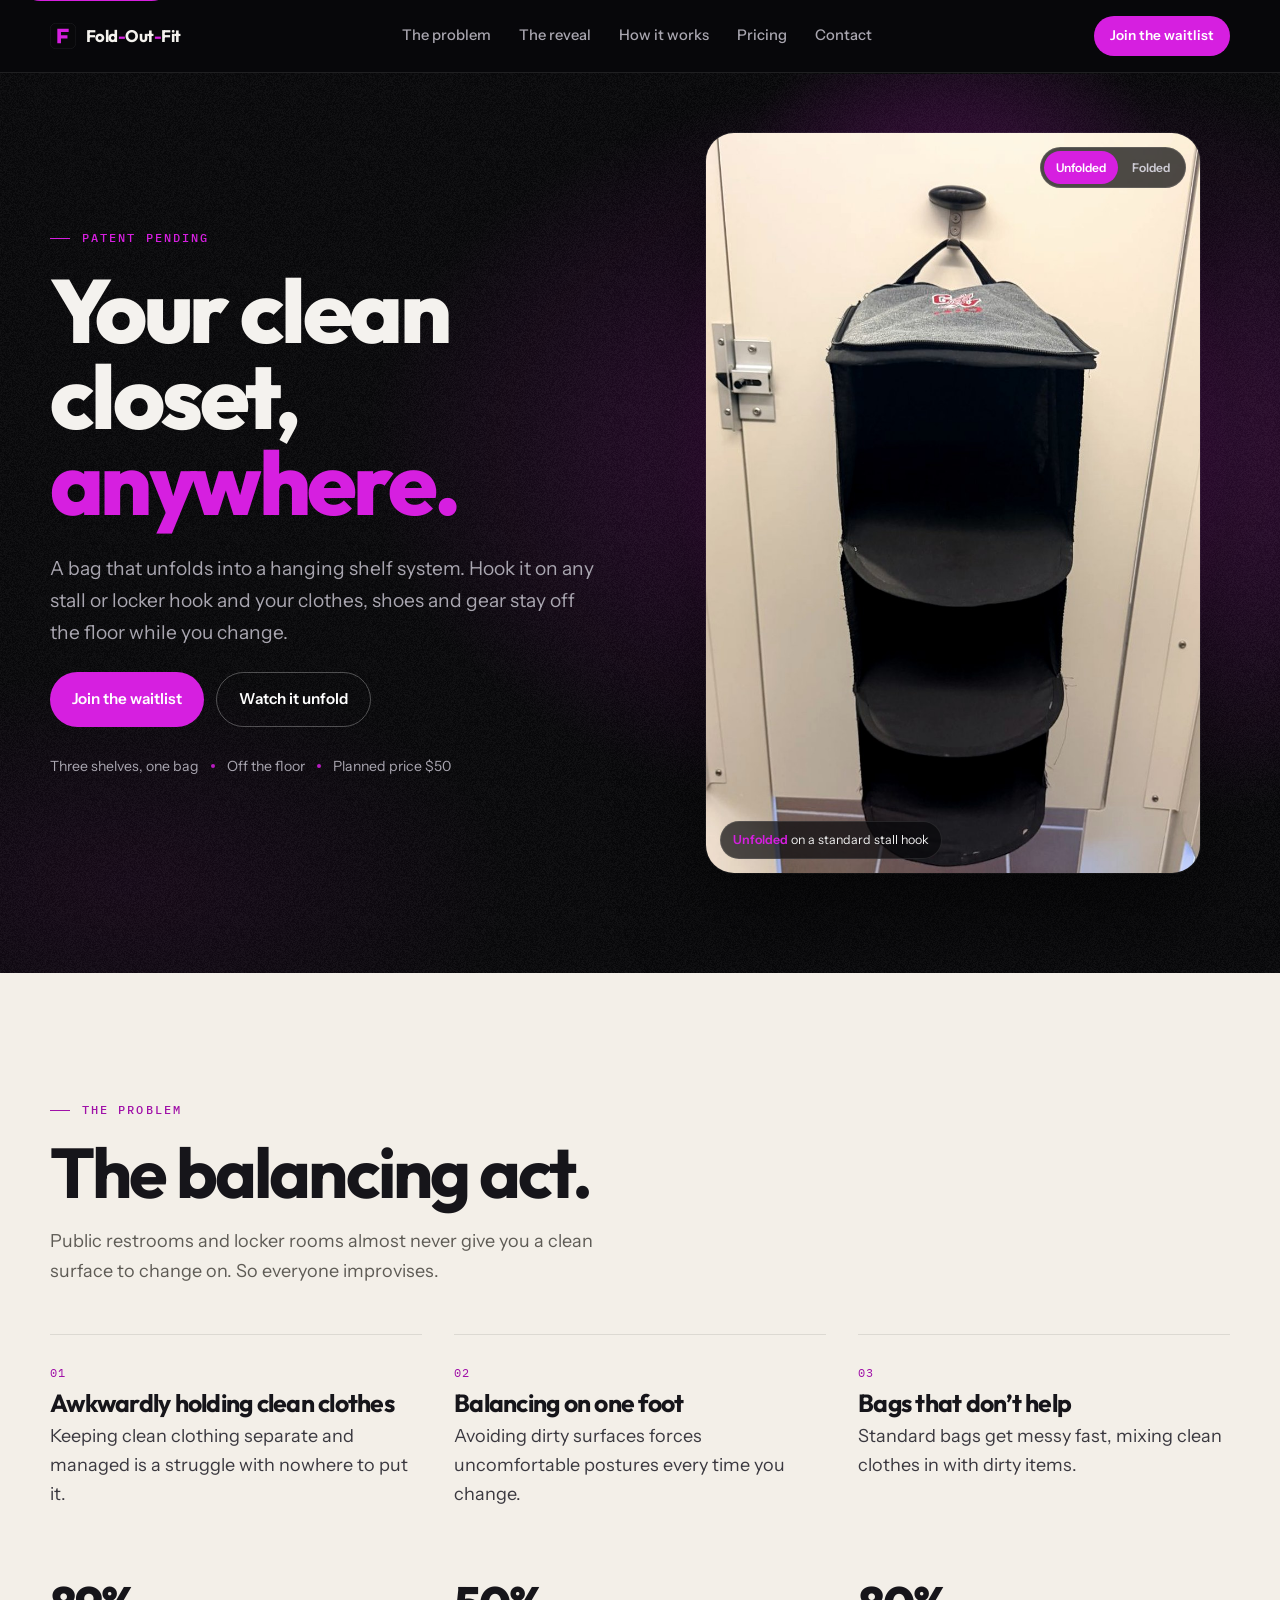
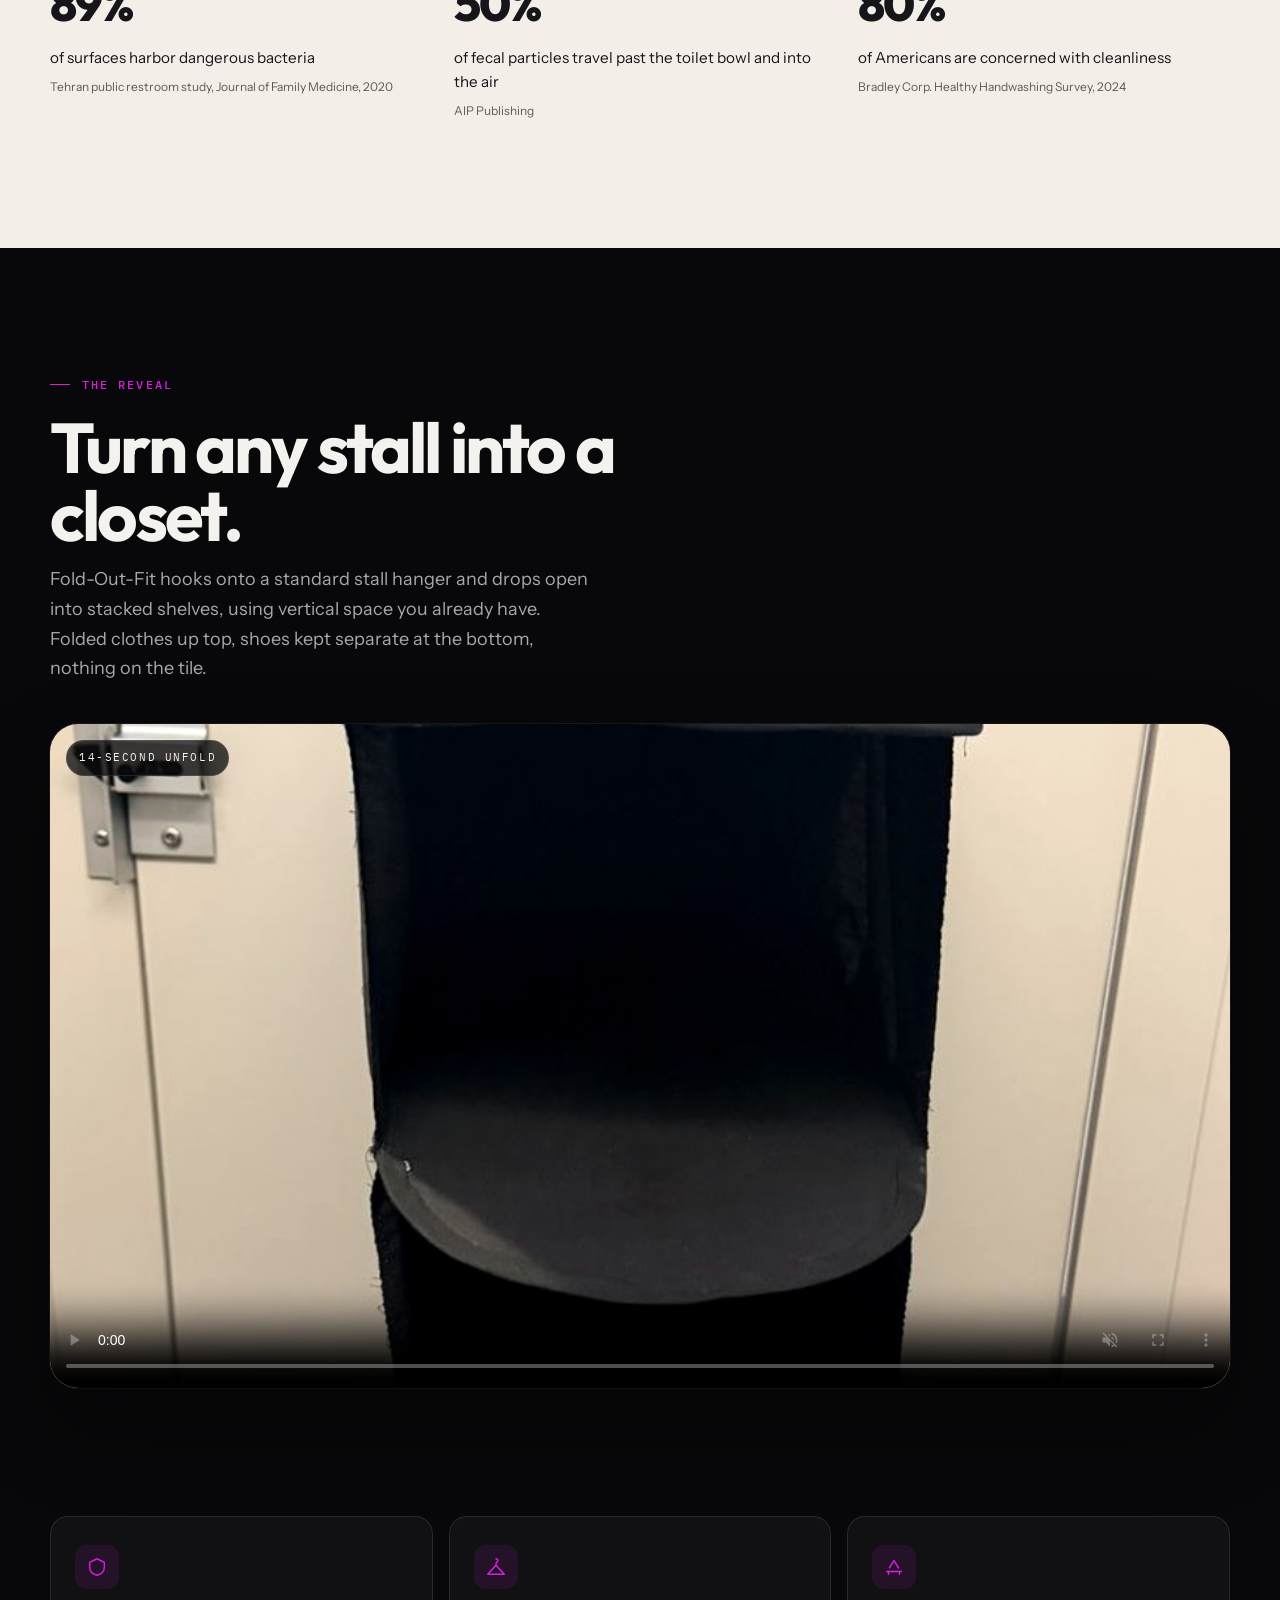
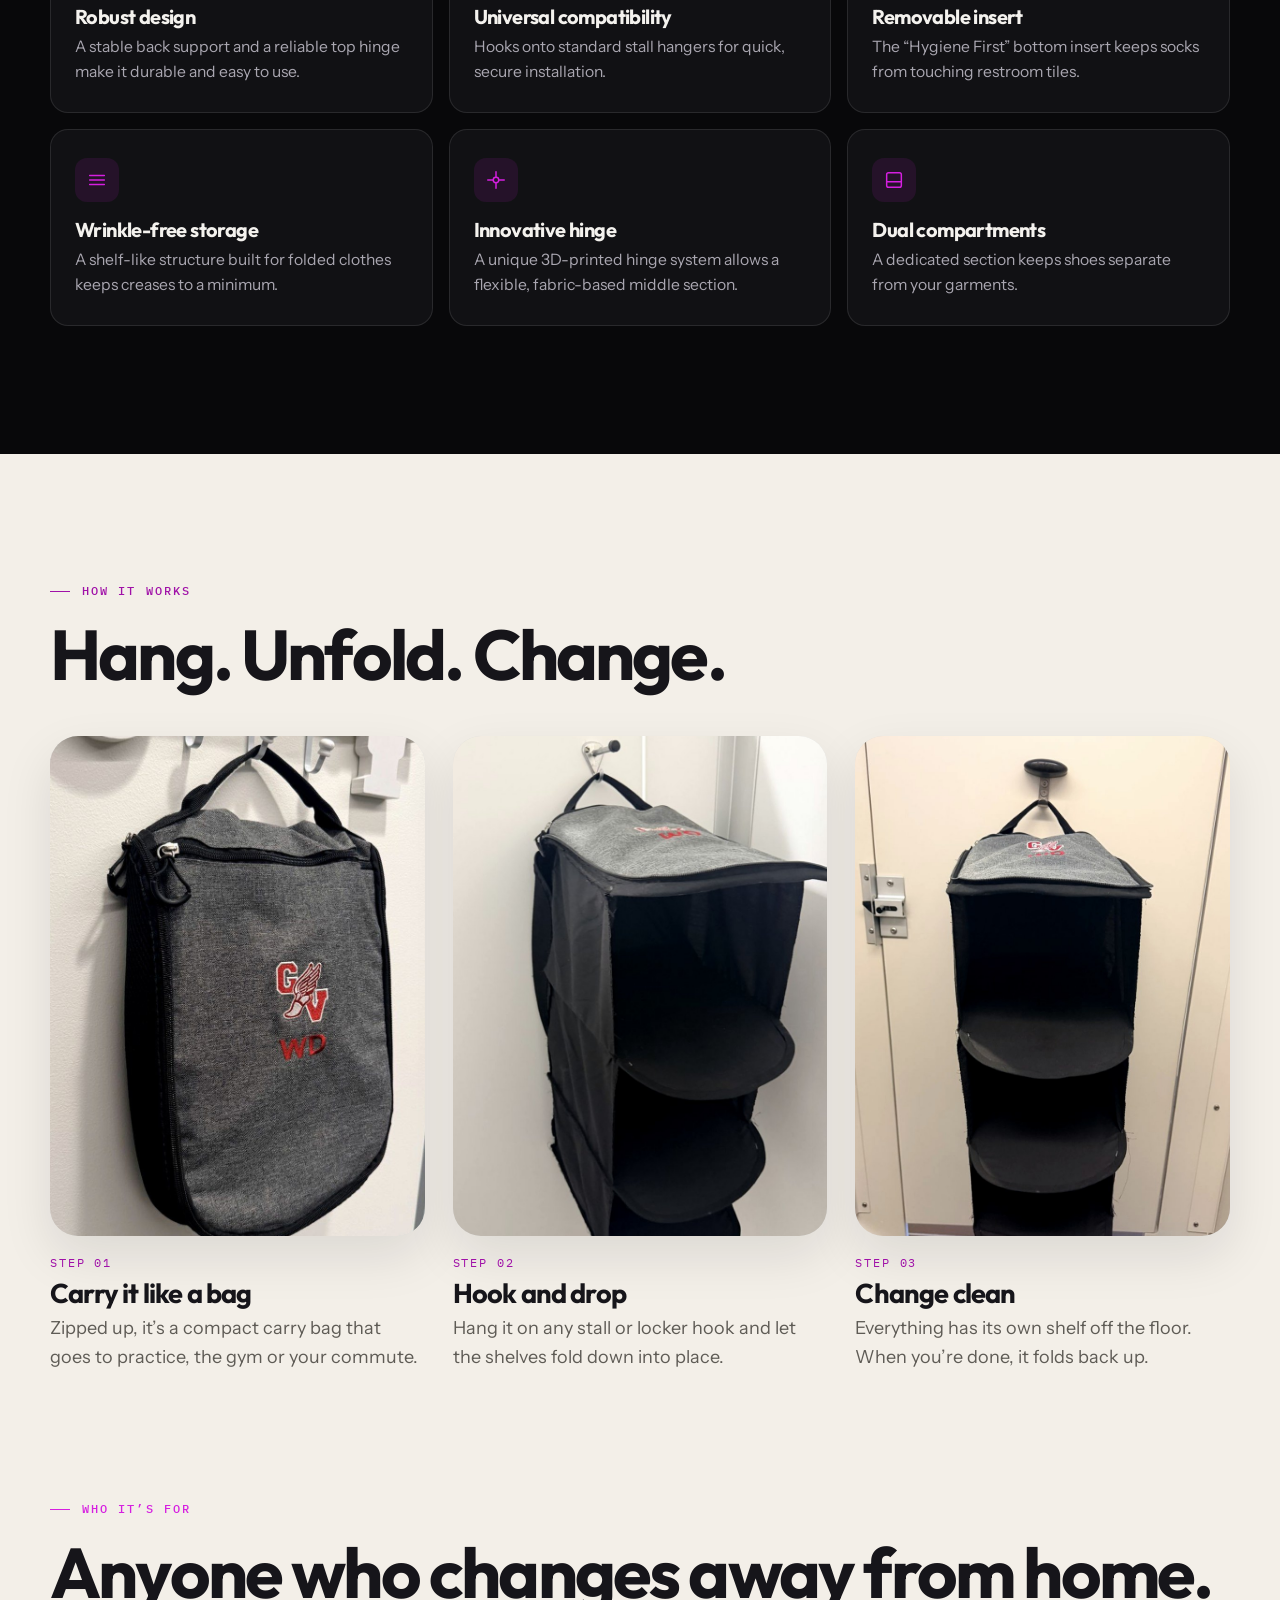
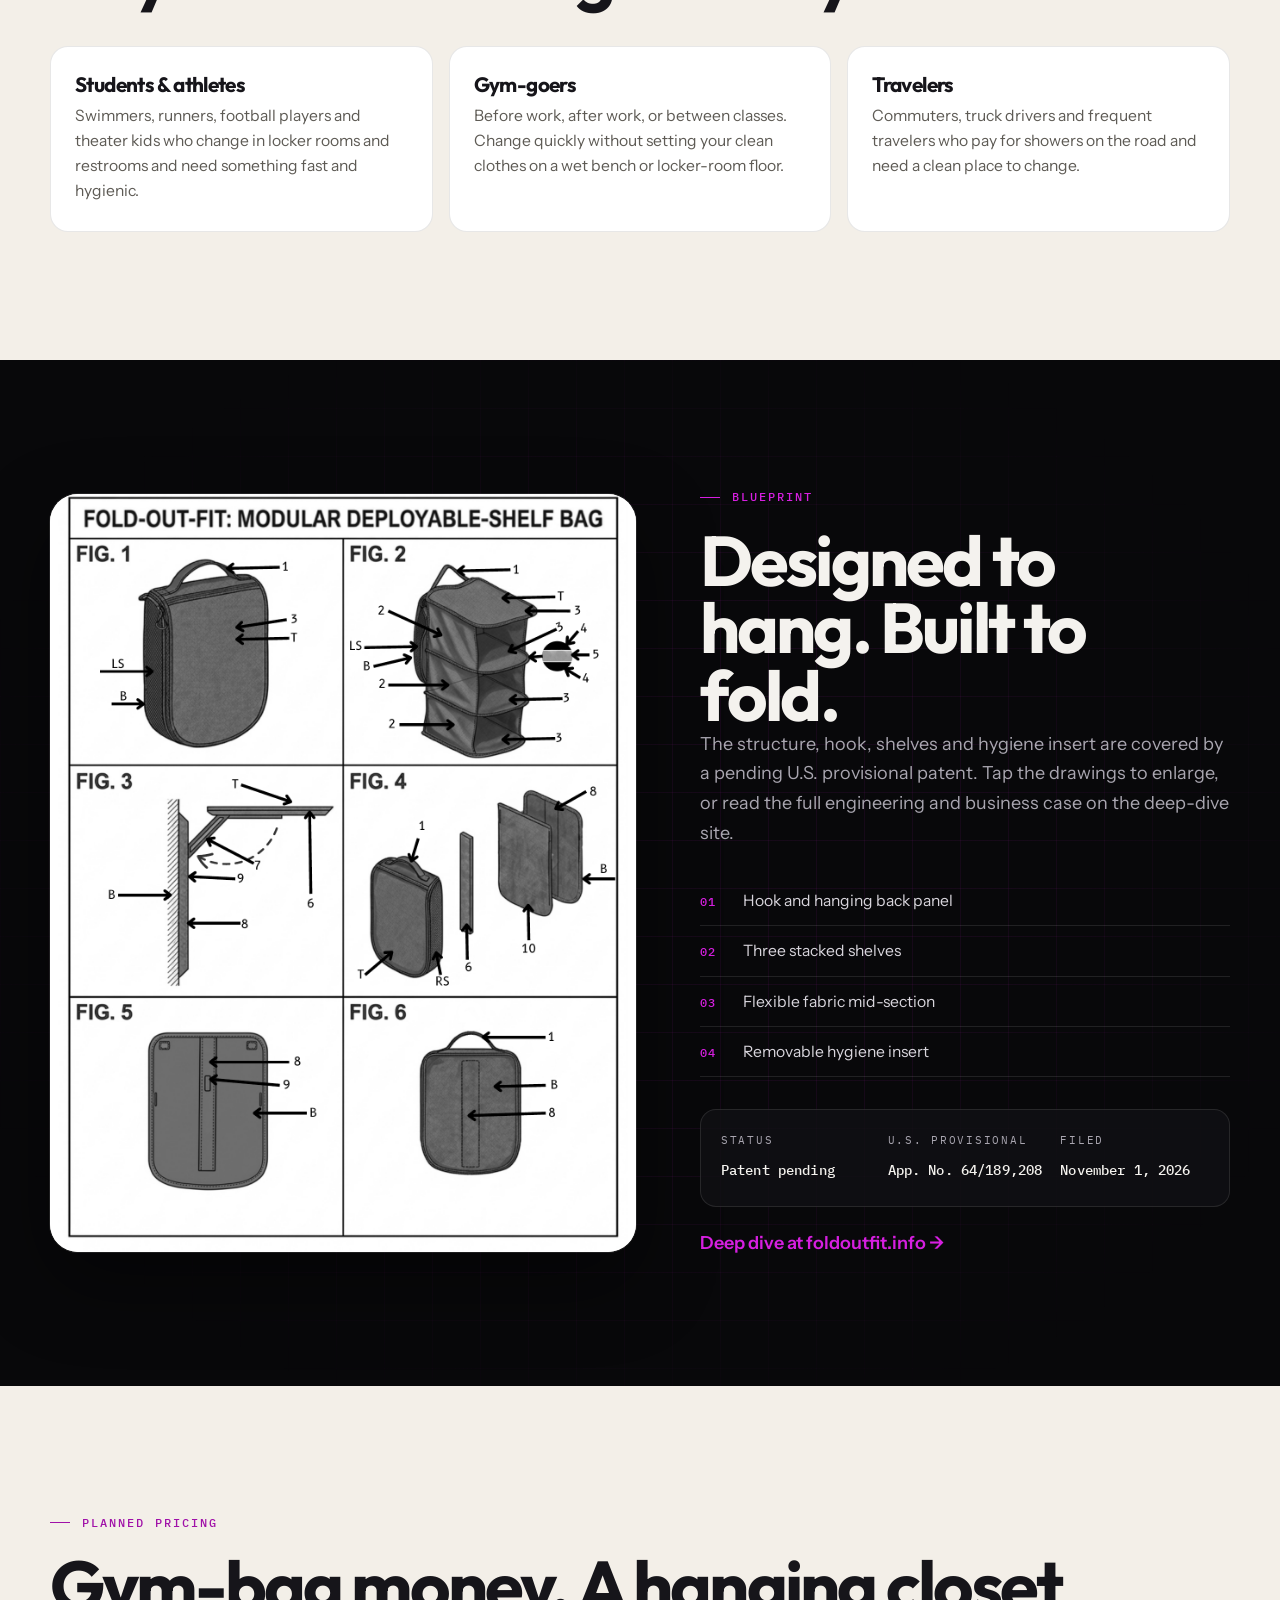
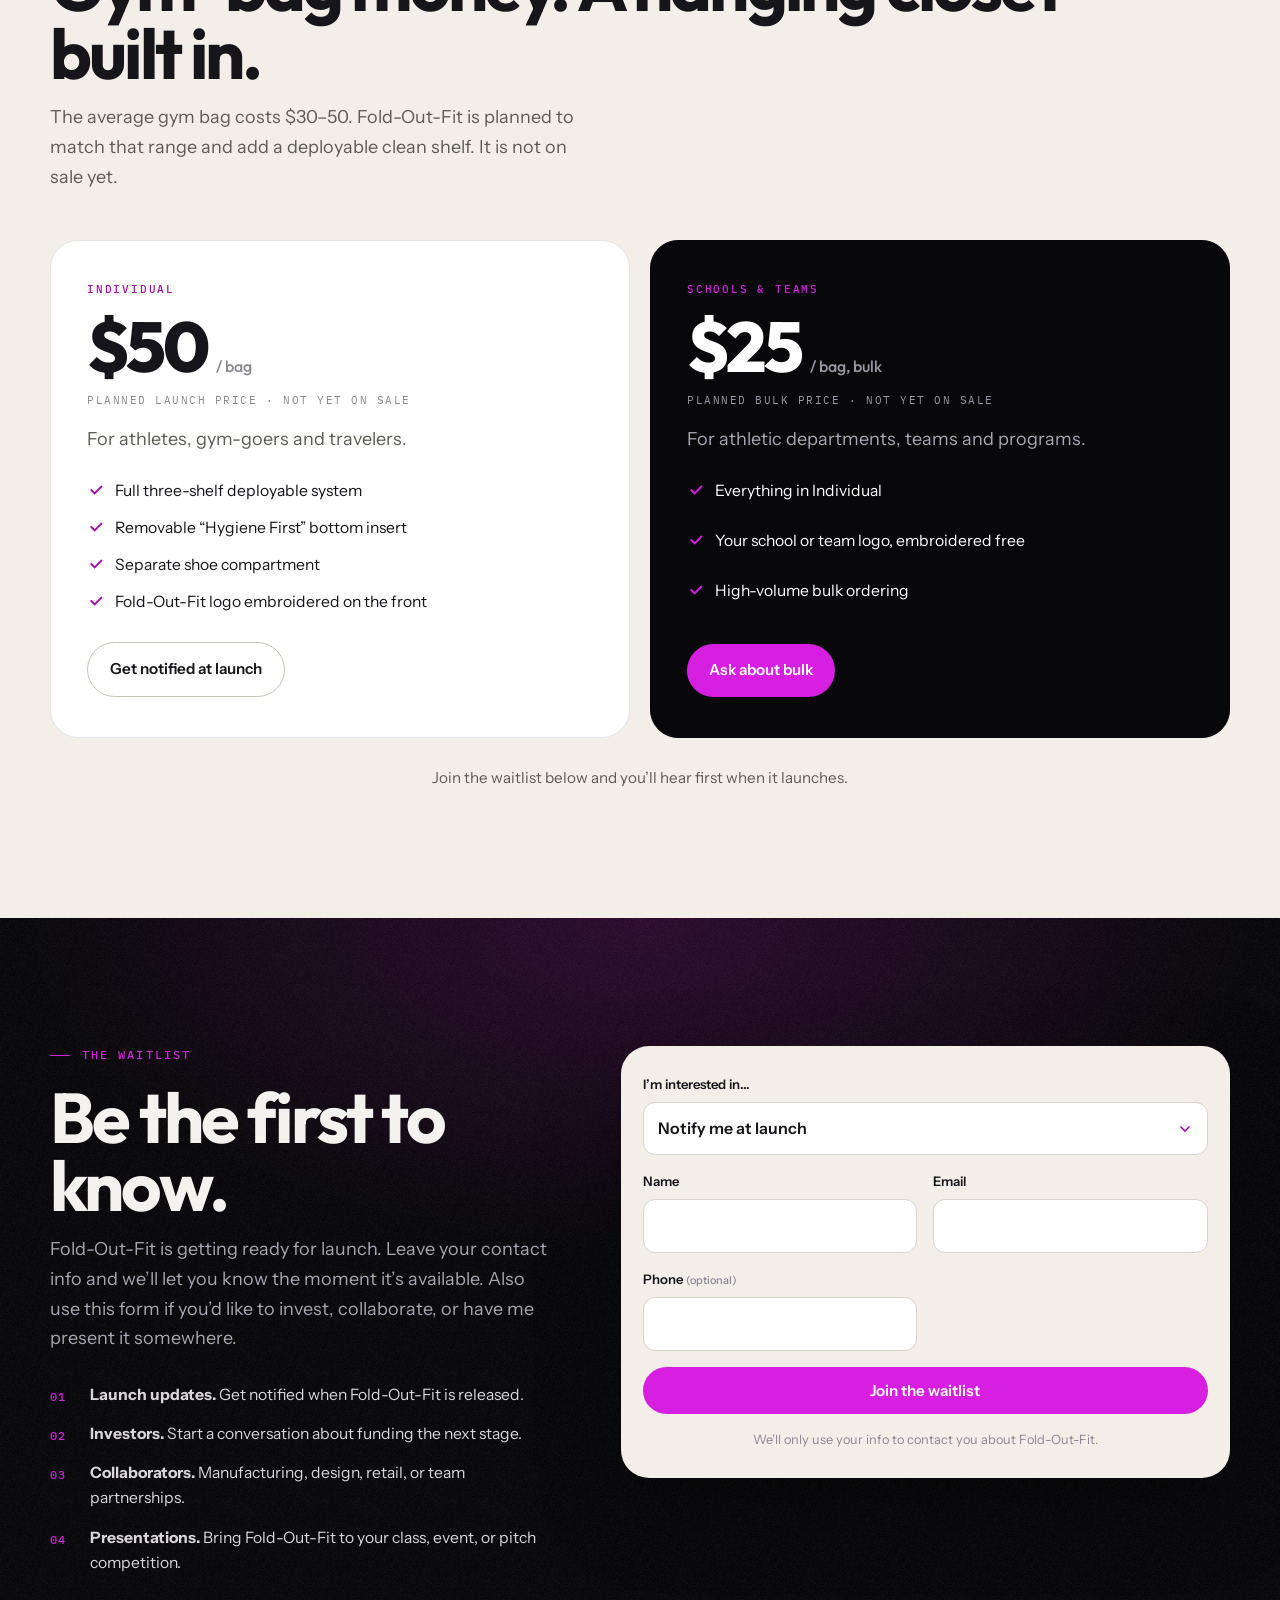
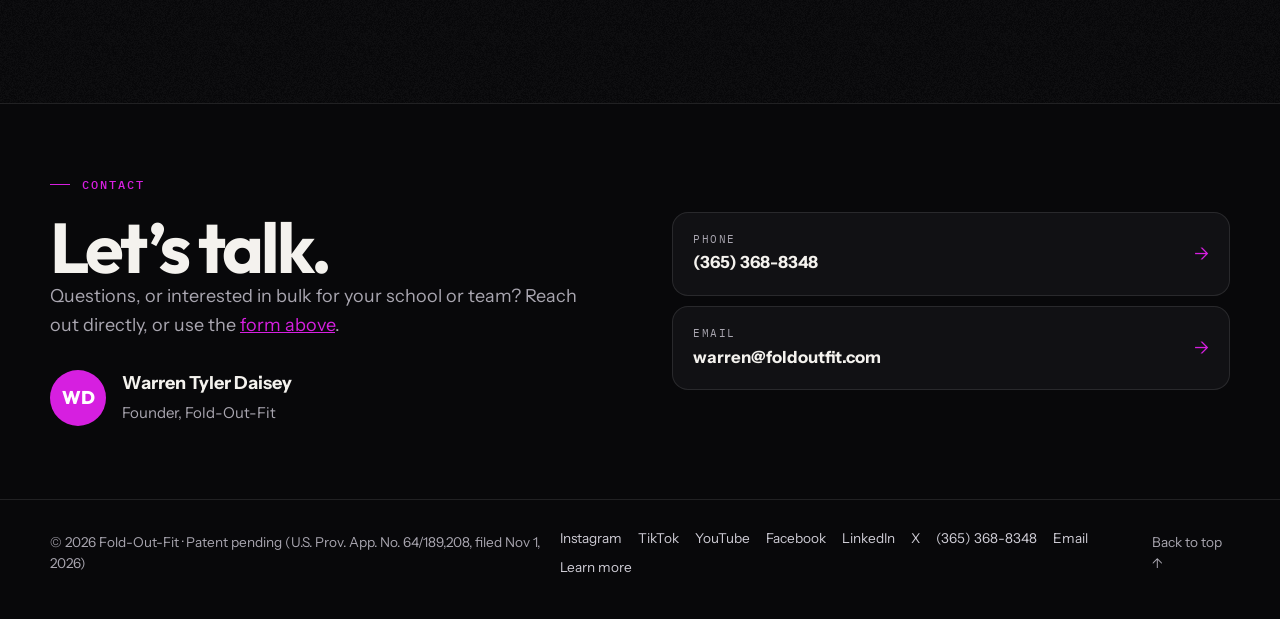
==== commit 41e58dab: "Preview v2: a visual redesign of the Fold-Out-Fit product page New typography (Outfit + Instrument S" ====
--- a/index.html
+++ b/index.html
@@ -6,7 +6,7 @@
 <title>Fold-Out-Fit | The bag that unfolds into a clean, hanging closet</title>
 <meta name="description" content="Fold-Out-Fit is a patent-pending bag (U.S. Prov. App. No. 64/189,208) that hooks on any stall or locker hook and unfolds into three shelves, so your clothes and shoes never touch the floor. Join the launch waitlist.">
 <link rel="canonical" href="https://foldoutfit.com/">
-<meta name="theme-color" content="#0b0b0d">
+<meta name="theme-color" content="#08080a">
 <link rel="icon" href="favicon.svg" type="image/svg+xml">
 <link rel="apple-touch-icon" href="apple-touch-icon.png">
 <meta property="og:type" content="website">
@@ -32,261 +32,568 @@
 </script>
 <link rel="preconnect" href="https://fonts.googleapis.com">
 <link rel="preconnect" href="https://fonts.gstatic.com" crossorigin>
-<link href="https://fonts.googleapis.com/css2?family=Archivo:wght@500;700;800;900&family=DM+Sans:opsz,wght@9..40,400;9..40,500;9..40,700&display=swap" rel="stylesheet">
-<link rel="preload" as="image" href="hero.jpg" fetchpriority="high">
+<link href="https://fonts.googleapis.com/css2?family=IBM+Plex+Mono:wght@400;500&family=Instrument+Sans:ital,wght@0,400;0,500;0,600;0,700;1,400&family=Outfit:wght@500;600;700;800&display=swap" rel="stylesheet">
+<link rel="preload" as="image" href="media/hero-crop.jpg" fetchpriority="high">
 <style>
 :root{
-  --ink:#0b0b0d; --ink2:#141418; --line:#2a2a31; --paper:#f4f2ee; --mute:#b4b2bc;
-  --mag:#d61fe0; --mag-deep:#a011a8; --mag-soft:#f3c6f6;
-  --maxw:1180px;
+  --void:#08080a;
+  --void-2:#111114;
+  --paper:#f3efe8;
+  --paper-2:#e7e0d6;
+  --ink:#16151a;
+  --ink-soft:#3a383f;
+  --mute:#a9a6b0;
+  --mute-paper:#5e5b55;
+  --mag:#d61fe0;
+  --mag-deep:#a011a8;
+  --line:rgba(255,255,255,.1);
+  --line-paper:rgba(22,21,26,.1);
+  --radius:28px;
+  --radius-sm:18px;
+  --max:1180px;
+  --gutter:24px;
+  --display:"Outfit","Helvetica Neue",Arial,sans-serif;
+  --sans:"Instrument Sans",system-ui,sans-serif;
+  --mono:"IBM Plex Mono",ui-monospace,monospace;
 }
 *{box-sizing:border-box;margin:0;padding:0}
 html{scroll-behavior:smooth}
-body{font-family:'DM Sans',system-ui,sans-serif;background:var(--ink);color:#fff;line-height:1.55;-webkit-font-smoothing:antialiased}
+body{
+  font-family:var(--sans);
+  background:var(--void);
+  color:#f4f2ee;
+  line-height:1.6;
+  font-size:17px;
+  -webkit-font-smoothing:antialiased;
+  text-rendering:optimizeLegibility;
+}
 img,video{display:block;max-width:100%;height:auto}
 a{color:inherit}
-.wrap{max-width:var(--maxw);margin:0 auto;padding:0 28px}
-h1,h2,h3{font-family:'Archivo','Helvetica Neue',Arial,sans-serif;line-height:1.02;letter-spacing:-.02em}
-h2{font-size:clamp(2.1rem,4.6vw,3.5rem);font-weight:800}
-.kicker{font-family:'Archivo','Helvetica Neue',Arial,sans-serif;font-weight:700;font-size:.78rem;letter-spacing:.18em;text-transform:uppercase;color:var(--mag);margin-bottom:18px;display:flex;align-items:center;gap:10px}
-.kicker::before{content:"";width:22px;height:2px;background:var(--mag)}
-.lede{font-size:1.15rem;color:#cfcdd6;max-width:620px;margin-top:20px}
-section{padding:104px 0}
-
-.skip{position:absolute;left:16px;top:-48px;z-index:200;background:var(--mag);color:#fff;padding:10px 16px;border-radius:999px;font-weight:700;text-decoration:none}
+.wrap{width:min(var(--max), calc(100% - 2*var(--gutter)));margin-inline:auto}
+h1,h2,h3{font-family:var(--display);line-height:.96;letter-spacing:-.04em;font-weight:700}
+h2{font-size:clamp(2.4rem, 7vw, 4.4rem)}
+section,header.hero{scroll-margin-top:104px}
+.lede{font-size:1.125rem;line-height:1.65;color:var(--mute);max-width:34rem}
+.paper .lede{color:var(--mute-paper)}
+
+/* typography helpers */
+.kicker{
+  font-family:var(--mono);
+  font-size:.72rem;
+  font-weight:500;
+  letter-spacing:.18em;
+  text-transform:uppercase;
+  color:var(--mag);
+  display:flex;align-items:center;gap:12px;
+  margin-bottom:1.25rem;
+}
+.kicker::before{content:"";width:20px;height:1px;background:var(--mag)}
+
+.skip{position:absolute;left:16px;top:-48px;z-index:200;background:var(--mag);color:#fff;padding:10px 16px;border-radius:999px;font-weight:600;text-decoration:none}
 .skip:focus{top:16px}
-
 :focus{outline:none}
 :focus-visible{outline:2px solid var(--mag);outline-offset:3px}
 
-/* nav */
-nav{position:sticky;top:0;z-index:50;background:rgba(11,11,13,.86);backdrop-filter:blur(14px);-webkit-backdrop-filter:blur(14px);border-bottom:1px solid var(--line)}
-nav .wrap{display:flex;align-items:center;justify-content:space-between;height:68px;gap:16px}
-.logo{display:inline-flex;align-items:center;gap:10px;font-family:'Archivo','Helvetica Neue',Arial,sans-serif;font-weight:900;font-size:1.2rem;letter-spacing:-.02em;text-decoration:none}
-.logo .mark{width:28px;height:28px;flex:none;border-radius:7px;display:block}
+/* nav — translucent, no blur (never sits over the video as a frosted sheet) */
+.site-nav{
+  position:sticky;top:0;z-index:50;
+  background:rgba(8,8,10,.9);
+  border-bottom:1px solid var(--line);
+}
+.site-nav .wrap{
+  display:flex;align-items:center;justify-content:space-between;
+  min-height:64px;gap:16px;
+}
+.logo{display:inline-flex;align-items:center;gap:10px;text-decoration:none}
+.logo .mark{width:26px;height:26px;flex:none;display:block}
+.logo .word{
+  font-family:var(--display);
+  font-weight:700;
+  font-size:1.05rem;
+  letter-spacing:-.03em;
+}
 .logo .word span{color:var(--mag)}
-nav ul{display:flex;gap:26px;list-style:none;font-size:.92rem}
-nav ul a{text-decoration:none;color:#cfcdd6}
-nav ul a:hover{color:#fff}
-.btn{display:inline-flex;align-items:center;justify-content:center;gap:8px;background:var(--mag);color:#fff;text-decoration:none;font-weight:700;padding:13px 22px;border-radius:999px;font-size:.95rem;border:0;cursor:pointer;transition:transform .15s,background .15s}
-.btn:hover{transform:translateY(-1px);background:#e540ee}
-.btn.ghost{background:transparent;border:1.5px solid #4a4a52;color:#fff}
-.btn.ghost:hover{border-color:#fff;background:transparent}
-nav .btn{padding:9px 18px;font-size:.85rem}
-
-/* hero */
-.hero{padding:64px 0 24px;overflow:hidden;background:radial-gradient(ellipse at 80% 10%,rgba(214,31,224,.18),transparent 50%),var(--ink)}
-.hero-grid{display:grid;grid-template-columns:1.05fr .95fr;grid-template-areas:"copy img" "rest img";gap:8px 56px;align-items:center}
-.hero-copy{grid-area:copy}
-.hero-img{grid-area:img}
-.hero-rest{grid-area:rest}
-.hero-copy h1{margin-bottom:0}
-.hero-rest .lede{margin-top:12px}
-.hero h1{font-size:clamp(2.6rem,7vw,6rem);font-weight:900}
+.nav-links{display:none;list-style:none;gap:28px;font-size:.92rem;font-weight:500;color:var(--mute)}
+.nav-links a{text-decoration:none}
+.nav-links a:hover{color:#fff}
+.menu-btn{
+  display:inline-flex;align-items:center;justify-content:center;
+  width:42px;height:38px;border-radius:10px;
+  background:transparent;color:#fff;border:1px solid var(--line);
+  font-size:1.15rem;cursor:pointer;
+}
+.site-nav a.nav-cta{display:none}
+.nav-links.open{
+  display:flex;flex-direction:column;gap:14px;width:100%;order:3;
+  padding:8px 0 16px;color:#cfcdd6;
+}
+.site-nav .wrap{flex-wrap:wrap}
+
+
+.btn{
+  display:inline-flex;align-items:center;justify-content:center;gap:8px;
+  font-family:var(--sans);font-weight:600;font-size:.95rem;
+  padding:14px 22px;border-radius:999px;border:0;cursor:pointer;
+  text-decoration:none;color:#fff;background:var(--mag);
+  transition:transform .2s ease, background .2s ease, box-shadow .2s ease, border-color .2s ease;
+}
+.btn:hover{background:#e540ee;transform:translateY(-2px);box-shadow:0 10px 28px rgba(214,31,224,.28)}
+.btn.ghost{background:transparent;border:1px solid rgba(255,255,255,.28);color:#fff;box-shadow:none}
+.btn.ghost:hover{border-color:#fff;background:transparent;box-shadow:none}
+.btn.dark{background:var(--ink);color:#fff}
+.btn.dark:hover{background:#000;box-shadow:0 10px 24px rgba(0,0,0,.2)}
+.btn[disabled]{opacity:.6;cursor:wait;transform:none;box-shadow:none}
+
+/* ========== HERO ========== */
+.hero{
+  position:relative;
+  isolation:isolate;
+  overflow:hidden;
+  padding:28px 0 64px;
+  background:
+    radial-gradient(ellipse 80% 70% at 78% 42%, rgba(214,31,224,.28), transparent 62%),
+    radial-gradient(ellipse 50% 40% at 10% 90%, rgba(214,31,224,.07), transparent 60%),
+    var(--void);
+}
+.hero::after{
+  content:"";
+  pointer-events:none;
+  position:absolute;inset:0;
+  background-image:url("media/grain.png");
+  background-size:128px;
+  opacity:.55;
+  z-index:0;
+}
+.hero .wrap{position:relative;z-index:1}
+.hero-grid{display:flex;flex-direction:column;gap:28px}
+.hero-text{display:contents}
+.hero-copy{order:1}
+.hero-stage{order:2}
+.hero-rest{order:3}
+.hero h1{font-size:clamp(3rem, 13vw, 4.4rem);font-weight:800;max-width:9ch}
 .hero h1 em{font-style:normal;color:var(--mag)}
-.hero .lede{font-size:1.22rem}
-.hero-ctas{display:flex;gap:14px;margin-top:34px;flex-wrap:wrap}
-.hero-tags{display:flex;gap:28px;margin-top:44px;flex-wrap:wrap;color:var(--mute);font-size:.88rem}
-.hero-tags b{color:#fff;font-family:'Archivo','Helvetica Neue',Arial,sans-serif;font-size:1.5rem;display:block;font-weight:800}
-.hero-img{position:relative;border-radius:22px;overflow:hidden;aspect-ratio:4/5;background:#222}
-.hero-img img{width:100%;height:100%;object-fit:cover}
-.hero-img .badge{position:absolute;left:16px;bottom:16px;background:rgba(11,11,13,.85);backdrop-filter:blur(6px);-webkit-backdrop-filter:blur(6px);border:1px solid var(--line);padding:10px 14px;border-radius:12px;font-size:.82rem}
-.hero-img .badge b{color:var(--mag)}
-.shot-toggle{position:absolute;top:16px;right:16px;display:flex;gap:4px;background:rgba(11,11,13,.82);border:1px solid var(--line);border-radius:999px;padding:4px}
-.shot-toggle button{appearance:none;border:0;background:transparent;color:#cfcdd6;font:inherit;font-size:.78rem;font-weight:700;padding:7px 12px;border-radius:999px;cursor:pointer}
+.hero-rest .lede{margin:0 0 24px}
+.hero-ctas{display:flex;flex-wrap:wrap;gap:12px;margin-bottom:28px}
+.hero-meta{
+  font-size:.88rem;color:var(--mute);
+  display:flex;flex-wrap:wrap;gap:10px 0;
+}
+.hero-meta span{display:inline-flex;align-items:center}
+.hero-meta span + span::before{content:"";width:4px;height:4px;border-radius:50%;background:var(--mag);margin:0 12px;opacity:.85}
+
+.hero-stage{position:relative;display:grid;place-items:center}
+.hero-stage .glow{
+  position:absolute;inset:-8% -6%;
+  background:radial-gradient(ellipse at 50% 42%, rgba(214,31,224,.42), transparent 64%);
+  z-index:0;pointer-events:none;
+}
+.hero-frame{
+  position:relative;z-index:1;
+  width:100%;
+  border-radius:var(--radius);
+  overflow:hidden;
+  background:#1a1a1e;
+  box-shadow:0 40px 80px rgba(0,0,0,.5), 0 0 0 1px rgba(255,255,255,.07);
+  aspect-ratio:2/3;
+  max-height:58vh;
+}
+.hero-frame img{width:100%;height:100%;object-fit:cover;object-position:50% 50%}
+.shot-toggle{
+  position:absolute;top:14px;right:14px;z-index:2;
+  display:flex;gap:2px;
+  background:rgba(8,8,10,.72);
+  border:1px solid rgba(255,255,255,.12);
+  border-radius:999px;padding:3px;
+}
+.shot-toggle button{
+  appearance:none;border:0;background:transparent;
+  color:#cfcdd6;font:inherit;font-size:.75rem;font-weight:600;
+  padding:7px 12px;border-radius:999px;cursor:pointer;
+}
 .shot-toggle button[aria-pressed="true"]{background:var(--mag);color:#fff}
-
-/* problem */
-.problem{background:var(--paper);color:var(--ink);margin-top:88px}
-.problem .lede{color:#4a4852}
-.problem .kicker{color:var(--mag-deep)}.problem .kicker::before{background:var(--mag-deep)}
-.pains{display:grid;grid-template-columns:repeat(3,1fr);gap:20px;margin-top:56px}
-.pain{background:#fff;border-radius:18px;padding:30px;border:1px solid #e3e0da}
-.pain .n{font-family:'Archivo','Helvetica Neue',Arial,sans-serif;font-weight:900;color:var(--mag-deep);font-size:.9rem}
-.pain h3{font-size:1.4rem;margin:10px 0;font-weight:800}
-.pain p{color:#3b3942}
-.stats{display:grid;grid-template-columns:repeat(3,1fr);border-top:1px solid #d9d5ce;margin-top:72px}
-.stat{padding:30px 22px 0 22px;border-right:1px solid #d9d5ce}
-.stat:first-child{padding-left:0}.stat:last-child{border-right:0}
-.stat b{font-family:'Archivo','Helvetica Neue',Arial,sans-serif;font-weight:900;font-size:clamp(2rem,3.6vw,3rem);display:block;letter-spacing:-.03em}
-.stat p{font-size:.92rem;color:#3b3942;margin-top:6px}
-.stat small{display:block;color:#6f6d76;font-size:.74rem;margin-top:10px;line-height:1.4}
-
-/* solution */
-.sol-head{display:grid;grid-template-columns:1fr 1fr;gap:56px;align-items:end}
-.video-card{margin-top:60px;border-radius:22px;overflow:hidden;border:1px solid var(--line);background:#1a1a1f;position:relative}
-.video-card video{width:100%;aspect-ratio:16/9;object-fit:cover;background:#111}
-.video-card .cap{position:absolute;top:16px;left:16px;z-index:1;background:rgba(11,11,13,.8);padding:7px 12px;border-radius:999px;font-size:.78rem;font-weight:700;letter-spacing:.06em;text-transform:uppercase;pointer-events:none}
-.features{display:grid;grid-template-columns:repeat(3,1fr);gap:1px;background:var(--line);border:1px solid var(--line);border-radius:20px;overflow:hidden;margin-top:28px}
-.feat{background:var(--ink2);padding:32px 30px}
-.feat .ico{width:42px;height:42px;border-radius:12px;background:rgba(214,31,224,.14);display:grid;place-items:center;margin-bottom:20px}
-.feat .ico svg{width:22px;height:22px;stroke:var(--mag);fill:none;stroke-width:1.8;stroke-linecap:round;stroke-linejoin:round}
-.feat h3{font-size:1.2rem;font-weight:700;margin-bottom:8px}
-.feat p{color:#a9a7b2;font-size:.95rem}
-
-/* how */
-.how{background:var(--ink2);border-top:1px solid var(--line);border-bottom:1px solid var(--line)}
-.steps{display:grid;grid-template-columns:repeat(3,1fr);gap:24px;margin-top:56px}
-.step figure{border-radius:18px;overflow:hidden;aspect-ratio:3/4;background:#222}
-.step img{width:100%;height:100%;object-fit:cover;transition:transform .5s}
+.hero-cap{
+  position:absolute;left:14px;bottom:14px;z-index:2;
+  font-size:.78rem;color:#eee;
+  background:rgba(8,8,10,.7);
+  border:1px solid rgba(255,255,255,.1);
+  border-radius:999px;padding:8px 12px;
+}
+.hero-cap b{color:var(--mag);font-weight:600}
+
+/* ========== PROBLEM (paper) ========== */
+.problem{background:var(--paper);color:var(--ink);padding:88px 0}
+.problem .kicker{color:var(--mag-deep)}
+.problem .kicker::before{background:var(--mag-deep)}
+.problem-head{max-width:18ch;margin-bottom:1.25rem}
+.pains{display:grid;gap:0;margin-top:48px;border-top:1px solid var(--line-paper)}
+.pain{padding:28px 0;border-bottom:1px solid var(--line-paper)}
+.pain .n{font-family:var(--mono);font-size:.75rem;letter-spacing:.12em;color:var(--mag-deep);margin-bottom:8px}
+.pain h3{font-size:1.55rem;letter-spacing:-.03em;margin-bottom:8px}
+.pain p{color:var(--ink-soft);max-width:38rem}
+.stats{display:grid;gap:28px;margin-top:56px}
+.stat b{font-family:var(--display);font-size:2.2rem;font-weight:800;letter-spacing:-.04em;display:block}
+.stat p{font-size:.95rem;color:var(--ink);margin-top:4px}
+.stat small{display:block;color:var(--mute-paper);font-size:.75rem;margin-top:8px;line-height:1.45}
+
+/* ========== REVEAL / VIDEO ========== */
+.reveal-sec{padding:96px 0;background:var(--void);position:relative;overflow:hidden}
+.reveal-sec .sec-head{max-width:16ch;margin-bottom:16px}
+.reveal-sec .lede{margin-bottom:40px}
+.video-stage{
+  position:relative;
+  border-radius:var(--radius);
+  overflow:hidden;
+  background:#0c0c10;
+  box-shadow:0 40px 80px rgba(0,0,0,.4), 0 0 0 1px rgba(255,255,255,.07);
+}
+.video-stage video{width:100%;aspect-ratio:16/9;object-fit:cover;background:#0c0c10}
+.video-stage .cap{
+  position:absolute;top:16px;left:16px;z-index:1;pointer-events:none;
+  font-family:var(--mono);font-size:.7rem;letter-spacing:.14em;text-transform:uppercase;
+  background:rgba(8,8,10,.75);border:1px solid var(--line);
+  padding:8px 12px;border-radius:999px;
+}
+
+/* ========== FEATURES ========== */
+.features-sec{padding:24px 0 96px;background:var(--void)}
+.feat-grid{display:grid;gap:12px}
+.feat{
+  background:var(--void-2);
+  border:1px solid var(--line);
+  border-radius:var(--radius-sm);
+  padding:28px 24px;
+  transition:transform .25s ease, border-color .25s ease, box-shadow .25s ease;
+}
+.feat:hover{transform:translateY(-4px);border-color:rgba(214,31,224,.4);box-shadow:0 16px 40px rgba(0,0,0,.3)}
+.feat .ico{
+  width:44px;height:44px;border-radius:12px;
+  display:grid;place-items:center;
+  background:rgba(214,31,224,.1);margin-bottom:18px;
+}
+.feat .ico svg{width:22px;height:22px;stroke:var(--mag);fill:none;stroke-width:1.6;stroke-linecap:round;stroke-linejoin:round}
+.feat h3{font-size:1.25rem;letter-spacing:-.03em;margin-bottom:8px;font-weight:700}
+.feat p{color:var(--mute);font-size:.98rem}
+
+/* ========== HOW ========== */
+.how{background:var(--paper);color:var(--ink);padding:88px 0}
+.how .kicker{color:var(--mag-deep)}
+.how .kicker::before{background:var(--mag-deep)}
+.steps{display:grid;gap:36px;margin-top:48px}
+.step figure{
+  border-radius:var(--radius);
+  overflow:hidden;
+  aspect-ratio:3/4;
+  background:#ddd;
+  box-shadow:0 20px 50px rgba(22,21,26,.1);
+}
+.step img{width:100%;height:100%;object-fit:cover;object-position:50% 28%;transition:transform .6s ease}
 .step:hover img{transform:scale(1.03)}
-.step .num{font-family:'Archivo','Helvetica Neue',Arial,sans-serif;font-weight:900;color:var(--mag);font-size:.9rem;margin-top:20px}
-.step h3{font-size:1.35rem;margin:6px 0;font-weight:800}
-.step p{color:#a9a7b2;font-size:.95rem}
+.step .num{font-family:var(--mono);font-size:.72rem;letter-spacing:.16em;text-transform:uppercase;color:var(--mag-deep);margin-top:18px}
+.step h3{font-size:1.7rem;margin:8px 0;letter-spacing:-.03em}
+.step p{color:var(--mute-paper)}
 
 /* who */
-.who-grid{display:grid;grid-template-columns:repeat(3,1fr);gap:20px;margin-top:56px}
-.who{border:1px solid var(--line);border-radius:20px;padding:34px 30px;background:linear-gradient(180deg,#16161b,#0f0f12)}
-.who h3{font-size:1.35rem;font-weight:800;margin-bottom:8px}
-.who p{color:#a9a7b2;font-size:.95rem}
-
-/* drawings / patent */
-.draw-grid{display:grid;grid-template-columns:.9fr 1.1fr;gap:56px;align-items:center}
-.draw-img{background:#fff;border-radius:20px;padding:18px;cursor:zoom-in;border:0;display:block;width:100%}
-.draw-img img{width:100%;height:auto;border-radius:8px}
-.parts{margin-top:30px;display:grid;grid-template-columns:1fr 1fr;gap:10px 26px;font-size:.92rem}
-.parts div{display:flex;gap:12px;border-bottom:1px solid var(--line);padding:9px 0;color:#cfcdd6}
-.parts b{font-family:'Archivo','Helvetica Neue',Arial,sans-serif;color:var(--mag);min-width:22px}
-.patent{margin-top:34px;border:1px solid var(--line);border-radius:16px;padding:22px 24px;display:flex;gap:26px;flex-wrap:wrap;background:var(--ink2)}
-.patent div small{display:block;color:var(--mute);font-size:.75rem;text-transform:uppercase;letter-spacing:.12em}
-.patent div b{font-family:'Archivo','Helvetica Neue',Arial,sans-serif;font-size:1.15rem}
-.lightbox{position:fixed;inset:0;background:rgba(0,0,0,.92);display:none;align-items:center;justify-content:center;z-index:100;padding:24px;cursor:zoom-out}
+.who-sec{background:var(--paper);color:var(--ink);padding:0 0 96px}
+.who-grid{display:grid;gap:12px;margin-top:40px}
+.who{
+  background:#fff;
+  border:1px solid var(--line-paper);
+  border-radius:var(--radius-sm);
+  padding:28px 24px;
+  transition:transform .25s ease, box-shadow .25s ease;
+}
+.who:hover{transform:translateY(-3px);box-shadow:0 14px 36px rgba(22,21,26,.07)}
+.who h3{font-size:1.3rem;margin-bottom:8px;letter-spacing:-.03em}
+.who p{color:var(--mute-paper);font-size:.98rem}
+
+/* ========== PATENT / BLUEPRINT ========== */
+.patent-sec{
+  position:relative;
+  padding:96px 0;
+  background:
+    linear-gradient(rgba(8,8,10,.0), rgba(8,8,10,0)),
+    var(--void);
+  overflow:hidden;
+}
+.patent-sec .gridbg{
+  position:absolute;inset:0;pointer-events:none;
+  background-image:
+    linear-gradient(rgba(214,31,224,.07) 1px, transparent 1px),
+    linear-gradient(90deg, rgba(214,31,224,.07) 1px, transparent 1px);
+  background-size:48px 48px;
+  mask-image:radial-gradient(ellipse at 50% 50%, #000 40%, transparent 80%);
+  -webkit-mask-image:radial-gradient(ellipse at 50% 50%, #000 40%, transparent 80%);
+}
+.patent-grid{display:flex;flex-direction:column;gap:40px;position:relative}
+.draw-btn{
+  appearance:none;border:0;padding:0;cursor:zoom-in;background:#f7f5f1;
+  border-radius:var(--radius);overflow:hidden;display:block;width:100%;
+  box-shadow:0 0 0 1px rgba(255,255,255,.1), 0 30px 80px rgba(0,0,0,.45);
+  transition:transform .25s ease;
+}
+.draw-btn:hover{transform:translateY(-3px)}
+.draw-btn img{width:100%;height:auto;display:block}
+.patent-copy .lede{margin-bottom:28px}
+.parts{display:grid;gap:0}
+.parts div{
+  display:flex;gap:14px;align-items:baseline;
+  padding:12px 0;
+  border-bottom:1px solid var(--line);
+  color:#d8d5dc;font-size:.98rem;
+}
+.parts b{font-family:var(--mono);color:var(--mag);font-weight:500;font-size:.78rem;letter-spacing:.08em;min-width:1.8rem}
+.plate{
+  margin-top:32px;
+  display:grid;gap:18px;
+  border:1px solid var(--line);
+  border-radius:16px;
+  padding:22px 20px;
+  background:rgba(17,17,20,.8);
+}
+.plate div small{
+  display:block;
+  font-family:var(--mono);
+  font-size:.68rem;
+  letter-spacing:.16em;
+  text-transform:uppercase;
+  color:var(--mute);
+  margin-bottom:6px;
+}
+.plate div b{font-family:var(--mono);font-weight:500;font-size:.9rem;letter-spacing:.01em;white-space:nowrap}
+.more-link{display:inline-block;margin-top:22px;color:var(--mag);font-weight:600;text-decoration:none}
+.more-link:hover{text-decoration:underline}
+
+.lightbox{
+  position:fixed;inset:0;background:rgba(0,0,0,.92);
+  display:none;align-items:center;justify-content:center;
+  z-index:100;padding:24px;cursor:zoom-out;
+}
 .lightbox.on{display:flex}
 .lightbox img{max-height:94vh;width:auto;max-width:100%;background:#fff;border-radius:10px;cursor:default}
-.lightbox .lb-close{position:absolute;top:18px;right:18px;background:transparent;border:1px solid #fff;color:#fff;border-radius:999px;width:44px;height:44px;font-size:1.4rem;cursor:pointer}
-
-/* pricing */
-.pricing{background:var(--paper);color:var(--ink)}
-.pricing .lede{color:#4a4852}
-.pricing .kicker{color:var(--mag-deep)}.pricing .kicker::before{background:var(--mag-deep)}
-.plans{display:grid;grid-template-columns:1fr 1fr;gap:22px;margin-top:56px}
-.plan{background:#fff;border:1px solid #e3e0da;border-radius:22px;padding:40px;display:flex;flex-direction:column}
-.plan.dark{background:var(--ink);color:#fff;border-color:var(--ink)}
-.plan .tag{font-size:.78rem;font-weight:700;letter-spacing:.14em;text-transform:uppercase;color:var(--mag-deep)}
-.plan.dark .tag{color:var(--mag)}
-.plan .price{font-family:'Archivo','Helvetica Neue',Arial,sans-serif;font-weight:900;font-size:4rem;letter-spacing:-.04em;margin:12px 0 2px}
-.plan .price small{font-size:1rem;font-weight:500;color:#8a8792;letter-spacing:0}
-.plan .planned{display:inline-block;margin-top:4px;font-size:.8rem;font-weight:700;letter-spacing:.08em;text-transform:uppercase;color:#8a8792}
-.plan.dark .planned{color:#9a98a3}
-.plan ul{list-style:none;margin:24px 0 30px;display:grid;gap:12px;flex:1}
-.plan li{display:flex;gap:12px;font-size:.98rem}
-.plan li::before{content:"";flex:none;width:18px;height:18px;margin-top:3px;border-radius:50%;background:var(--mag);mask:url("data:image/svg+xml,%3Csvg xmlns='http://www.w3.org/2000/svg' viewBox='0 0 24 24' fill='none' stroke='white' stroke-width='3' stroke-linecap='round' stroke-linejoin='round'%3E%3Cpath d='M5 12l5 5L20 7'/%3E%3C/svg%3E") center/16px no-repeat;background-color:var(--mag-deep)}
-.plan.dark li::before{background-color:var(--mag)}
+.lightbox .lb-close{
+  position:absolute;top:18px;right:18px;
+  background:transparent;border:1px solid #fff;color:#fff;
+  border-radius:999px;width:44px;height:44px;font-size:1.4rem;cursor:pointer;
+}
+
+/* ========== PRICING ========== */
+.pricing{background:var(--paper);color:var(--ink);padding:88px 0}
+.pricing .kicker{color:var(--mag-deep)}
+.pricing .kicker::before{background:var(--mag-deep)}
+.pricing .lede{margin-top:16px}
+.plans{display:grid;gap:16px;margin-top:48px}
+.plan{
+  background:#fff;
+  border:1px solid var(--line-paper);
+  border-radius:var(--radius);
+  padding:32px 28px;
+  display:flex;flex-direction:column;
+  transition:transform .25s ease, box-shadow .25s ease;
+}
+.plan:hover{transform:translateY(-4px);box-shadow:0 20px 50px rgba(22,21,26,.08)}
+.plan.featured{background:var(--void);color:#fff;border-color:var(--void)}
+.plan .tag{
+  font-family:var(--mono);font-size:.7rem;letter-spacing:.16em;text-transform:uppercase;
+  color:var(--mag-deep);font-weight:500;
+}
+.plan.featured .tag{color:var(--mag)}
+.plan .price{
+  font-family:var(--display);font-weight:800;
+  font-size:clamp(3rem, 10vw, 4.4rem);
+  letter-spacing:-.05em;margin:12px 0 0;line-height:1;
+}
+.plan .price small{font-size:1rem;font-weight:500;letter-spacing:0;color:#8a8790}
+.plan .planned{
+  font-family:var(--mono);font-size:.68rem;letter-spacing:.14em;text-transform:uppercase;
+  color:#8a8790;margin-top:10px;
+}
+.plan.featured .planned,.plan.featured .price small{color:#9a98a3}
+.plan .blurb{margin:16px 0 0;color:var(--mute-paper)}
+.plan.featured .blurb{color:#a9a7b2}
+.plan ul{list-style:none;margin:24px 0 28px;display:grid;gap:12px;flex:1}
+.plan li{display:flex;gap:10px;align-items:flex-start;font-size:.98rem}
+.plan li::before{
+  content:"";flex:none;width:18px;height:18px;margin-top:3px;border-radius:50%;
+  background-color:var(--mag-deep);
+  -webkit-mask:url("data:image/svg+xml,%3Csvg xmlns='http://www.w3.org/2000/svg' viewBox='0 0 24 24' fill='none' stroke='white' stroke-width='3' stroke-linecap='round'%3E%3Cpath d='M5 12l5 5L20 7'/%3E%3C/svg%3E") center/16px no-repeat;
+  mask:url("data:image/svg+xml,%3Csvg xmlns='http://www.w3.org/2000/svg' viewBox='0 0 24 24' fill='none' stroke='white' stroke-width='3' stroke-linecap='round'%3E%3Cpath d='M5 12l5 5L20 7'/%3E%3C/svg%3E") center/16px no-repeat;
+}
+.plan.featured li::before{background-color:var(--mag)}
 .plan .btn{align-self:flex-start}
-.compare{margin-top:28px;color:#5a5862;text-align:center}
-.learn-more{margin-top:26px;text-align:center}.learn-more a{color:var(--mag);font-weight:700}
-.pricing .learn-more a{color:var(--mag-deep)}
-
-/* mission */
-.mission{position:relative;overflow:hidden;padding:140px 0;text-align:center;background:radial-gradient(ellipse at 50% 120%,rgba(214,31,224,.28),transparent 60%),var(--ink)}
-.mission blockquote{font-family:'Archivo','Helvetica Neue',Arial,sans-serif;font-weight:900;font-size:clamp(2.2rem,5.4vw,4.6rem);letter-spacing:-.03em;line-height:1.02;max-width:900px;margin:0 auto}
-.mission blockquote span{color:var(--mag)}
-.mission p{color:#cfcdd6;max-width:560px;margin:28px auto 0;font-size:1.08rem}
-
-/* signup */
-.signup{background:var(--paper);color:var(--ink)}
-.signup .kicker{color:var(--mag-deep)}.signup .kicker::before{background:var(--mag-deep)}
-.signup .lede{color:#4a4852}
-.signup-grid{display:grid;grid-template-columns:.85fr 1.15fr;gap:56px;align-items:start}
-.reasons{margin-top:30px;display:grid;gap:12px}
-.reason{display:flex;gap:14px;align-items:flex-start;font-size:.96rem;color:#3b3942}
-.reason b{font-family:'Archivo','Helvetica Neue',Arial,sans-serif;color:var(--mag-deep);min-width:26px}
-form.fof{background:#fff;border:1px solid #e3e0da;border-radius:22px;padding:36px;display:grid;gap:18px;position:relative}
-.fof .row{display:grid;grid-template-columns:1fr 1fr;gap:16px}
-.fof label{display:grid;gap:7px;font-size:.84rem;font-weight:700;color:#2a2830}
+.compare{margin-top:28px;text-align:center;color:var(--mute-paper);font-size:.95rem}
+
+/* ========== WAITLIST BAND ========== */
+.signup{
+  position:relative;
+  padding:96px 0;
+  background:
+    radial-gradient(ellipse 80% 70% at 50% 0%, rgba(214,31,224,.18), transparent 60%),
+    var(--void);
+  overflow:hidden;
+}
+.signup::after{
+  content:"";pointer-events:none;position:absolute;inset:0;
+  background-image:url("media/grain.png");background-size:128px;opacity:.4;
+}
+.signup .wrap{position:relative;z-index:1}
+.signup-grid{display:grid;gap:40px}
+.signup h2{max-width:12ch}
+.signup .lede{margin:16px 0 28px}
+.reasons{display:grid;gap:14px}
+.reason{display:flex;gap:14px;color:#d8d5dc;font-size:.98rem}
+.reason b{font-family:var(--mono);color:var(--mag);font-weight:500;font-size:.78rem;letter-spacing:.08em;min-width:1.6rem;margin-top:5px}
+
+form.fof{
+  background:var(--paper);color:var(--ink);
+  border-radius:var(--radius);padding:28px 22px;
+  display:grid;gap:16px;position:relative;
+  box-shadow:0 30px 80px rgba(0,0,0,.35);
+}
+.fof .row{display:grid;gap:14px}
+.fof label{display:grid;gap:7px;font-size:.82rem;font-weight:600;color:var(--ink)}
 .fof label small{font-weight:500;color:#8a8792}
-.fof input,.fof select,.fof textarea{font:inherit;font-size:1rem;color:var(--ink);background:#faf9f7;border:1.5px solid #dcd8d1;border-radius:12px;padding:13px 14px;width:100%;transition:border-color .15s,background .15s}
+.fof input,.fof select,.fof textarea{
+  font:inherit;font-size:1rem;color:var(--ink);
+  background:#fff;border:1.5px solid #d8d3cb;
+  border-radius:12px;padding:13px 14px;width:100%;
+  transition:border-color .15s, box-shadow .15s;
+}
 .fof textarea{min-height:110px;resize:vertical}
-.fof select{appearance:none;background-image:url("data:image/svg+xml,%3Csvg xmlns='http://www.w3.org/2000/svg' viewBox='0 0 24 24' fill='none' stroke='%23a011a8' stroke-width='2.5' stroke-linecap='round' stroke-linejoin='round'%3E%3Cpath d='M6 9l6 6 6-6'/%3E%3C/svg%3E");background-repeat:no-repeat;background-position:right 14px center;background-size:16px;padding-right:40px;cursor:pointer}
-.fof input:focus,.fof select:focus,.fof textarea:focus{outline:none;border-color:var(--mag);background:#fff;box-shadow:0 0 0 3px rgba(214,31,224,.25)}
+.fof select{
+  appearance:none;
+  background-image:url("data:image/svg+xml,%3Csvg xmlns='http://www.w3.org/2000/svg' viewBox='0 0 24 24' fill='none' stroke='%23a011a8' stroke-width='2.5' stroke-linecap='round'%3E%3Cpath d='M6 9l6 6 6-6'/%3E%3C/svg%3E");
+  background-repeat:no-repeat;background-position:right 14px center;background-size:16px;padding-right:40px;cursor:pointer;
+}
+.fof input:focus,.fof select:focus,.fof textarea:focus{
+  outline:none;border-color:var(--mag);box-shadow:0 0 0 3px rgba(214,31,224,.22)
+}
 .fof .opt{display:none}
 .fof .opt.on{display:grid}
 .fof .hp{position:absolute;left:-9999px;width:1px;height:1px;overflow:hidden}
-.fof button{border:0;cursor:pointer;justify-content:center;font-family:inherit;font-size:1rem;padding:15px 22px}
-.fof button[disabled]{opacity:.6;cursor:wait}
 .fof .fine{font-size:.8rem;color:#8a8792;text-align:center}
 .fof .status{display:none;border-radius:12px;padding:14px 16px;font-size:.95rem}
 .fof .status.ok{display:block;background:#f6e3f7;color:#6d0a73}
 .fof .status.err{display:block;background:#fde8e8;color:#8a1c1c}
 
-/* contact */
-.contact{border-top:1px solid var(--line)}
-.contact-grid{display:grid;grid-template-columns:1fr 1fr;gap:56px;align-items:center}
-.founder{display:flex;gap:20px;align-items:center;margin-top:30px}
-.avatar{width:64px;height:64px;border-radius:50%;background:var(--mag);display:grid;place-items:center;font-family:'Archivo','Helvetica Neue',Arial,sans-serif;font-weight:900;font-size:1.3rem;color:#fff}
+/* contact + footer */
+.contact{padding:72px 0;border-top:1px solid var(--line);background:var(--void)}
+.contact-grid{display:grid;gap:32px}
+.founder{display:flex;gap:16px;align-items:center;margin-top:28px}
+.avatar{
+  width:56px;height:56px;border-radius:50%;background:var(--mag);
+  display:grid;place-items:center;
+  font-family:var(--display);font-weight:800;font-size:1.15rem;color:#fff;
+}
 .founder small{color:var(--mute)}
-.c-links{display:grid;gap:12px}
-.c-link{display:flex;justify-content:space-between;align-items:center;border:1px solid var(--line);border-radius:16px;padding:20px 24px;text-decoration:none;background:var(--ink2);transition:border-color .15s}
-.c-link:hover{border-color:var(--mag)}
-.c-link small{display:block;color:var(--mute);font-size:.76rem;text-transform:uppercase;letter-spacing:.12em}
-.c-link b{font-size:1.1rem}
-.c-link .arr{color:var(--mag);font-size:1.4rem}
-
-footer{border-top:1px solid var(--line);padding:30px 0;color:var(--mute);font-size:.85rem}
-footer .wrap{display:flex;justify-content:space-between;flex-wrap:wrap;gap:14px;align-items:center}
-footer .social{display:flex;gap:14px;flex-wrap:wrap}
-footer .social a{text-decoration:none;color:#cfcdd6}footer .social a:hover{color:var(--mag)}
-footer .top{text-decoration:none}
-
-.menu-btn{display:none;background:none;border:1px solid var(--line);color:#fff;border-radius:10px;width:42px;height:38px;font-size:1.2rem;cursor:pointer}
-
-.sticky-cta{display:none}
-
-.reveal{opacity:0;transform:translateY(22px);transition:opacity .7s ease,transform .7s ease}
-.reveal.in{opacity:1;transform:none}
+.c-links{display:grid;gap:10px}
+.c-link{
+  display:flex;justify-content:space-between;align-items:center;
+  border:1px solid var(--line);border-radius:16px;padding:18px 20px;
+  text-decoration:none;background:var(--void-2);
+  transition:border-color .2s, transform .2s;
+}
+.c-link:hover{border-color:var(--mag);transform:translateY(-2px)}
+.c-link small{display:block;font-family:var(--mono);color:var(--mute);font-size:.68rem;letter-spacing:.14em;text-transform:uppercase}
+.c-link b{font-size:1.05rem}
+.c-link .arr{color:var(--mag)}
+
+.site-foot{border-top:1px solid var(--line);padding:28px 0 40px;color:var(--mute);font-size:.85rem}
+.site-foot .wrap{display:flex;flex-direction:column;gap:16px}
+.social{display:flex;flex-wrap:wrap;gap:8px 16px}
+.social a{text-decoration:none;color:#cfcdd6}
+.social a:hover{color:var(--mag)}
+.top{text-decoration:none;color:var(--mute)}
+.top:hover{color:#fff}
+
+.sticky-cta{
+  display:flex;position:fixed;left:0;right:0;bottom:0;z-index:40;
+  padding:12px 16px calc(12px + env(safe-area-inset-bottom));
+  background:rgba(8,8,10,.94);
+  border-top:1px solid var(--line);
+  justify-content:center;
+}
+.sticky-cta .btn{width:100%;max-width:520px}
+.sticky-cta.hide{display:none}
+body{padding-bottom:76px}
+
+/* motion */
+.rise{opacity:0;transform:translateY(22px);transition:opacity .8s ease, transform .8s ease}
+.rise.in{opacity:1;transform:none}
 
 @media (prefers-reduced-motion:reduce){
-  .reveal{opacity:1;transform:none;transition:none}
+  .rise{opacity:1;transform:none;transition:none}
   html{scroll-behavior:auto}
-  .btn:hover,.step:hover img{transform:none}
-}
-
-@media (max-width:960px){
-  nav ul{display:none}
-  .menu-btn{display:inline-flex;align-items:center;justify-content:center}
-  nav ul.open{display:flex;flex-direction:column;gap:14px;width:100%;order:3;padding:14px 0 8px}
-  section{padding:84px 0}
-  .hero-grid,.sol-head,.draw-grid,.contact-grid,.signup-grid,.fof .row,.plans,.pains,.features,.steps,.who-grid,.parts{grid-template-columns:1fr}
-  .hero-grid{grid-template-areas:"copy" "img" "rest";gap:22px}
-  .hero{padding:28px 0 12px}
-  .hero-img{aspect-ratio:4/5;max-height:58vh}
-  nav .wrap>.btn{display:none}
-  nav .wrap{flex-wrap:wrap;height:auto;min-height:64px;padding-top:0;padding-bottom:0}
-  .stats{grid-template-columns:1fr 1fr}
-  .stat{border-right:0;padding-left:0;border-bottom:1px solid #d9d5ce;padding-bottom:22px}
-  .stats .stat:last-child{border-bottom:0}
-  form.fof{padding:26px}
-  .problem{margin-top:64px}
-  .sticky-cta{display:flex;position:fixed;left:0;right:0;bottom:0;z-index:40;padding:12px 16px calc(12px + env(safe-area-inset-bottom));background:rgba(11,11,13,.94);border-top:1px solid var(--line);justify-content:center}
-  .sticky-cta .btn{width:100%;max-width:520px}
-  .sticky-cta.hide{display:none}
-  body{padding-bottom:76px}
-}
-
-@media (max-width:560px){
-  .stats{grid-template-columns:1fr}
-  .hero-tags{gap:22px}
-  .wrap{padding:0 20px}
-  .plan .price{font-size:3.1rem}
+  .btn:hover,.feat:hover,.plan:hover,.who:hover,.c-link:hover,.draw-btn:hover,.step:hover img{transform:none;box-shadow:none}
+}
+
+/* ========== DESKTOP ========== */
+@media (min-width:900px){
+  :root{--gutter:32px}
+  body{padding-bottom:0;font-size:18px}
+  .sticky-cta{display:none}
+  .menu-btn{display:none}
+  .nav-links{display:flex}
+  .site-nav a.nav-cta{display:inline-flex;padding:9px 16px;font-size:.85rem}
+  .site-nav .wrap{flex-wrap:nowrap}
+  .site-nav .wrap{min-height:72px}
+
+  .hero{min-height:100svh;display:flex;align-items:center;padding:40px 0 80px}
+  .hero-grid{
+    display:grid;
+    grid-template-columns:1fr 1fr;
+    gap:24px 72px;
+    align-items:center;
+  }
+  .hero-text{display:flex;flex-direction:column;justify-content:center;gap:28px;order:0}
+  .hero-stage{order:1}
+  .hero h1{font-size:clamp(4.6rem, 7vw, 7.2rem);max-width:8ch}
+  .hero-stage{display:grid;place-items:end center}
+  .hero-frame{max-height:calc(100svh - 160px);aspect-ratio:2/3;height:auto;width:auto;max-width:100%}
+  .hero-rest .lede{font-size:1.2rem;margin-top:0}
+
+  .problem,.how,.pricing,.signup,.reveal-sec,.patent-sec{padding:128px 0}
+  .features-sec{padding:0 0 128px}
+  .who-sec{padding:0 0 128px}
+  .pains{grid-template-columns:repeat(3,1fr);gap:0 32px;border-top:0}
+  .pain{padding:0;border-bottom:0;border-top:1px solid var(--line-paper);padding-top:28px}
+  .stats{grid-template-columns:repeat(3,1fr);gap:32px}
+  .stat b{font-size:3rem}
+  .feat-grid{grid-template-columns:repeat(3,1fr);gap:16px}
+  .steps{grid-template-columns:repeat(3,1fr);gap:28px}
+  .who-grid{grid-template-columns:repeat(3,1fr);gap:16px}
+  .patent-grid{display:grid;grid-template-columns:1.05fr .95fr;gap:64px;align-items:center}
+  .plate{grid-template-columns:repeat(3,1fr)}
+  .plans{grid-template-columns:1fr 1fr;gap:20px}
+  .plan{padding:40px 36px}
+  .signup-grid{grid-template-columns:.9fr 1.1fr;gap:72px;align-items:start}
+  .fof{padding:36px}
+  .fof .row{grid-template-columns:1fr 1fr;gap:16px}
+  .contact-grid{grid-template-columns:1fr 1fr;gap:64px;align-items:center}
+  .site-foot .wrap{flex-direction:row;justify-content:space-between;align-items:center}
+}
+
+@media (min-width:900px) and (max-width:1100px){
+  .hero h1{font-size:4.4rem}
 }
 </style>
 </head>
 <body>
 <a class="skip" href="#main">Skip to content</a>
 
-<nav aria-label="Main">
+<nav class="site-nav" aria-label="Main">
   <div class="wrap">
     <a href="#top" class="logo">
-      <svg class="mark" viewBox="0 0 64 64" aria-hidden="true" focusable="false"><rect width="64" height="64" rx="14" fill="#0b0b0d"/><rect width="64" height="64" rx="14" fill="none" stroke="#2a2a31"/><path d="M18 14h28v8H27v8h16v8H27v12h-9z" fill="#d61fe0"/></svg>
+      <svg class="mark" viewBox="0 0 64 64" aria-hidden="true" focusable="false"><rect width="64" height="64" rx="14" fill="#08080a"/><rect x=".75" y=".75" width="62.5" height="62.5" rx="13.25" fill="none" stroke="#2a2a31"/><path d="M18 14h28v8H27v8h16v8H27v12h-9z" fill="#d61fe0"/></svg>
       <span class="word">Fold<span>-</span>Out<span>-</span>Fit</span>
     </a>
-    <ul id="navList">
-      <li><a href="#problem">Problem</a></li>
+    <ul class="nav-links" id="navList">
+      <li><a href="#problem">The problem</a></li>
+      <li><a href="#reveal">The reveal</a></li>
       <li><a href="#how">How it works</a></li>
       <li><a href="#pricing">Pricing</a></li>
       <li><a href="#contact">Contact</a></li>
     </ul>
-    <a href="#notify" class="btn">Join the waitlist</a>
+    <a href="#notify" class="btn nav-cta">Join the waitlist</a>
     <button class="menu-btn" id="menuBtn" type="button" aria-label="Open menu" aria-expanded="false" aria-controls="navList">☰</button>
   </div>
 </nav>
@@ -294,44 +601,45 @@
 <main id="main">
 <header class="hero" id="top">
   <div class="wrap hero-grid">
-    <div class="hero-copy reveal">
-      <div class="kicker">Patent pending · Hygiene-first carry</div>
+    <div class="hero-text">
+    <div class="hero-copy rise">
+      <div class="kicker">Patent pending</div>
       <h1>Your clean closet, <em>anywhere.</em></h1>
     </div>
-    <div class="hero-img reveal">
-      <img id="heroShot" src="hero.jpg" width="1050" height="1400" alt="Fold-Out-Fit unfolded into a three-shelf organizer, hanging on a restroom stall door hook" fetchpriority="high">
-      <div class="shot-toggle" role="group" aria-label="Product photos">
-        <button type="button" id="shotOpen" aria-pressed="true" data-src="hero.jpg" data-alt="Fold-Out-Fit unfolded into a three-shelf organizer, hanging on a restroom stall door hook">Unfolded</button>
-        <button type="button" id="shotFold" aria-pressed="false" data-src="folded.jpg" data-alt="Fold-Out-Fit folded closed as a compact gray bag hanging on a wall hook">Folded</button>
-      </div>
-      <div class="badge" id="heroBadge"><b>Unfolded</b> &nbsp;on a standard stall hook</div>
-    </div>
-    <div class="hero-rest reveal">
-      <p class="lede">Fold-Out-Fit is a bag that unfolds into a hanging shelf system. Hook it on any stall or locker hook and your clothes, shoes and gear stay off the floor and organized while you change.</p>
+    <div class="hero-rest rise">
+      <p class="lede">A bag that unfolds into a hanging shelf system. Hook it on any stall or locker hook and your clothes, shoes and gear stay off the floor while you change.</p>
       <div class="hero-ctas">
         <a href="#notify" class="btn">Join the waitlist</a>
-        <a href="#solution" class="btn ghost">Watch it unfold</a>
-      </div>
-      <div class="hero-tags">
-        <div><b>3</b>shelves, one bag</div>
-        <div><b>0</b>contact with the floor</div>
-        <div><b>$50</b>planned price</div>
+        <a href="#reveal" class="btn ghost">Watch it unfold</a>
+      </div>
+      <p class="hero-meta"><span>Three shelves, one bag</span><span>Off the floor</span><span>Planned price $50</span></p>
+    </div>
+    </div>
+    <div class="hero-stage rise">
+      <div class="glow" aria-hidden="true"></div>
+      <div class="hero-frame">
+        <img id="heroShot" src="media/hero-crop.jpg" width="900" height="1350" alt="Fold-Out-Fit unfolded into a three-shelf organizer, hanging on a restroom stall door hook" fetchpriority="high">
+        <div class="shot-toggle" role="group" aria-label="Product photos">
+          <button type="button" id="shotOpen" aria-pressed="true" data-src="media/hero-crop.jpg" data-alt="Fold-Out-Fit unfolded into a three-shelf organizer, hanging on a restroom stall door hook">Unfolded</button>
+          <button type="button" id="shotFold" aria-pressed="false" data-src="media/folded-crop.jpg" data-alt="Fold-Out-Fit folded closed as a compact gray bag hanging on a wall hook">Folded</button>
+        </div>
+        <div class="hero-cap" id="heroBadge"><b>Unfolded</b> on a standard stall hook</div>
       </div>
     </div>
   </div>
 </header>
 
-<section class="problem" id="problem">
+<section class="problem paper" id="problem">
   <div class="wrap">
     <div class="kicker">The problem</div>
-    <h2 class="reveal">The balancing act.</h2>
-    <p class="lede reveal">Public restrooms and locker rooms almost never give you a clean surface to change on. So everyone improvises.</p>
+    <h2 class="problem-head rise">The balancing act.</h2>
+    <p class="lede rise">Public restrooms and locker rooms almost never give you a clean surface to change on. So everyone improvises.</p>
     <div class="pains">
-      <div class="pain reveal"><div class="n">01</div><h3>Awkwardly holding clean clothes</h3><p>Keeping clean clothing separate and managed is a struggle with nowhere to put it.</p></div>
-      <div class="pain reveal"><div class="n">02</div><h3>Balancing on one foot</h3><p>Avoiding dirty surfaces forces uncomfortable postures every time you change.</p></div>
-      <div class="pain reveal"><div class="n">03</div><h3>Bags that don't help</h3><p>Standard bags get messy fast, mixing clean clothes in with dirty items.</p></div>
-    </div>
-    <div class="stats reveal">
+      <div class="pain rise"><div class="n">01</div><h3>Awkwardly holding clean clothes</h3><p>Keeping clean clothing separate and managed is a struggle with nowhere to put it.</p></div>
+      <div class="pain rise"><div class="n">02</div><h3>Balancing on one foot</h3><p>Avoiding dirty surfaces forces uncomfortable postures every time you change.</p></div>
+      <div class="pain rise"><div class="n">03</div><h3>Bags that don’t help</h3><p>Standard bags get messy fast, mixing clean clothes in with dirty items.</p></div>
+    </div>
+    <div class="stats rise">
       <div class="stat"><b>89%</b><p>of surfaces harbor dangerous bacteria</p><small>Tehran public restroom study, Journal of Family Medicine, 2020</small></div>
       <div class="stat"><b>50%</b><p>of fecal particles travel past the toilet bowl and into the air</p><small>AIP Publishing</small></div>
       <div class="stat"><b>80%</b><p>of Americans are concerned with cleanliness</p><small>Bradley Corp. Healthy Handwashing Survey, 2024</small></div>
@@ -339,28 +647,27 @@
   </div>
 </section>
 
-<section id="solution">
+<section class="reveal-sec" id="reveal">
   <div class="wrap">
-    <div class="sol-head">
-      <div>
-        <div class="kicker">The solution</div>
-        <h2 class="reveal">Turn any stall into a closet.</h2>
-      </div>
-      <p class="lede reveal" style="margin:0">Fold-Out-Fit hooks onto a standard stall hanger and drops open into stacked shelves, using vertical space you already have. Folded clothes up top, shoes kept separate at the bottom, nothing on the tile.</p>
-    </div>
-
-    <div class="video-card reveal">
-      <span class="cap">Watch it unfold</span>
-      <video id="unfoldVid" src="unfold.mp4" width="1280" height="720" muted loop playsinline preload="metadata" controls poster="hero.jpg" aria-label="Fold-Out-Fit unfolding from a bag into a three-shelf organizer on a wall"></video>
-    </div>
-
-    <div class="features">
-      <div class="feat reveal"><div class="ico"><svg viewBox="0 0 24 24" aria-hidden="true"><path d="M12 3l8 4v5c0 5-3.5 8-8 9-4.5-1-8-4-8-9V7z"/></svg></div><h3>Robust design</h3><p>A stable back support and a reliable top hinge make it durable and easy to use.</p></div>
-      <div class="feat reveal"><div class="ico"><svg viewBox="0 0 24 24" aria-hidden="true"><path d="M12 3a2 2 0 012 2c0 1.5-2 2-2 3.5V10M3 20l9-10 9 10z"/></svg></div><h3>Universal compatibility</h3><p>Hooks onto standard stall hangers for quick, secure installation.</p></div>
-      <div class="feat reveal"><div class="ico"><svg viewBox="0 0 24 24" aria-hidden="true"><path d="M4 17h16M6 17v3M18 17v3M7 13l5-8 5 8"/></svg></div><h3>Removable insert</h3><p>The "Hygiene First" bottom insert keeps socks from touching restroom tiles.</p></div>
-      <div class="feat reveal"><div class="ico"><svg viewBox="0 0 24 24" aria-hidden="true"><path d="M4 7h16M4 12h16M4 17h16"/></svg></div><h3>Wrinkle-free storage</h3><p>A shelf-like structure built for folded clothes keeps creases to a minimum.</p></div>
-      <div class="feat reveal"><div class="ico"><svg viewBox="0 0 24 24" aria-hidden="true"><circle cx="12" cy="12" r="3"/><path d="M12 3v6M12 15v6M3 12h6M15 12h6"/></svg></div><h3>Innovative hinge</h3><p>A unique 3D-printed hinge system allows a flexible, fabric-based middle section.</p></div>
-      <div class="feat reveal"><div class="ico"><svg viewBox="0 0 24 24" aria-hidden="true"><rect x="4" y="4" width="16" height="16" rx="2"/><path d="M4 14h16"/></svg></div><h3>Dual compartments</h3><p>A dedicated section keeps shoes separate from your garments.</p></div>
+    <div class="kicker">The reveal</div>
+    <h2 class="sec-head rise">Turn any stall into a closet.</h2>
+    <p class="lede rise">Fold-Out-Fit hooks onto a standard stall hanger and drops open into stacked shelves, using vertical space you already have. Folded clothes up top, shoes kept separate at the bottom, nothing on the tile.</p>
+    <div class="video-stage rise" id="videoStage">
+      <span class="cap">14-second unfold</span>
+      <video id="unfoldVid" src="unfold.mp4" width="1280" height="720" muted playsinline preload="metadata" controls poster="media/hero-crop.jpg" aria-label="Fold-Out-Fit unfolding from a bag into a three-shelf organizer on a wall"></video>
+    </div>
+  </div>
+</section>
+
+<section class="features-sec" id="features">
+  <div class="wrap">
+    <div class="feat-grid">
+      <article class="feat rise"><div class="ico"><svg viewBox="0 0 24 24" aria-hidden="true"><path d="M12 3l8 4v5c0 5-3.5 8-8 9-4.5-1-8-4-8-9V7z"/></svg></div><h3>Robust design</h3><p>A stable back support and a reliable top hinge make it durable and easy to use.</p></article>
+      <article class="feat rise"><div class="ico"><svg viewBox="0 0 24 24" aria-hidden="true"><path d="M12 3a2 2 0 012 2c0 1.5-2 2-2 3.5V10M3 20l9-10 9 10z"/></svg></div><h3>Universal compatibility</h3><p>Hooks onto standard stall hangers for quick, secure installation.</p></article>
+      <article class="feat rise"><div class="ico"><svg viewBox="0 0 24 24" aria-hidden="true"><path d="M4 17h16M6 17v3M18 17v3M7 13l5-8 5 8"/></svg></div><h3>Removable insert</h3><p>The “Hygiene First” bottom insert keeps socks from touching restroom tiles.</p></article>
+      <article class="feat rise"><div class="ico"><svg viewBox="0 0 24 24" aria-hidden="true"><path d="M4 7h16M4 12h16M4 17h16"/></svg></div><h3>Wrinkle-free storage</h3><p>A shelf-like structure built for folded clothes keeps creases to a minimum.</p></article>
+      <article class="feat rise"><div class="ico"><svg viewBox="0 0 24 24" aria-hidden="true"><circle cx="12" cy="12" r="3"/><path d="M12 3v6M12 15v6M3 12h6M15 12h6"/></svg></div><h3>Innovative hinge</h3><p>A unique 3D-printed hinge system allows a flexible, fabric-based middle section.</p></article>
+      <article class="feat rise"><div class="ico"><svg viewBox="0 0 24 24" aria-hidden="true"><rect x="4" y="4" width="16" height="16" rx="2"/><path d="M4 14h16"/></svg></div><h3>Dual compartments</h3><p>A dedicated section keeps shoes separate from your garments.</p></article>
     </div>
   </div>
 </section>
@@ -368,34 +675,50 @@
 <section class="how" id="how">
   <div class="wrap">
     <div class="kicker">How it works</div>
-    <h2 class="reveal">Hang. Unfold. Change.</h2>
+    <h2 class="rise">Hang. Unfold. Change.</h2>
     <div class="steps">
-      <div class="step reveal"><figure><img src="folded.jpg" width="1050" height="1400" alt="Fold-Out-Fit folded closed as a compact gray bag hanging on a wall hook" loading="lazy"></figure><div class="num">STEP 01</div><h3>Carry it like a bag</h3><p>Zipped up, it's a compact carry bag that goes to practice, the gym or your commute.</p></div>
-      <div class="step reveal"><figure><img src="side.jpg" width="1050" height="1400" alt="Side view of Fold-Out-Fit unfolded on a stall hook showing shelves" loading="lazy"></figure><div class="num">STEP 02</div><h3>Hook and drop</h3><p>Hang it on any stall or locker hook and let the shelves fold down into place.</p></div>
-      <div class="step reveal"><figure><img src="hero.jpg" width="1050" height="1400" alt="Front view of Fold-Out-Fit fully deployed with three shelves" loading="lazy"></figure><div class="num">STEP 03</div><h3>Change clean</h3><p>Everything has its own shelf off the floor. When you're done, it folds back up.</p></div>
+      <div class="step rise">
+        <figure><img src="media/folded-crop.jpg" width="800" height="1286" alt="Fold-Out-Fit folded closed as a compact gray bag hanging on a wall hook" loading="lazy"></figure>
+        <div class="num">Step 01</div>
+        <h3>Carry it like a bag</h3>
+        <p>Zipped up, it’s a compact carry bag that goes to practice, the gym or your commute.</p>
+      </div>
+      <div class="step rise">
+        <figure><img src="media/side-crop.jpg" width="800" height="1173" alt="Side view of Fold-Out-Fit unfolded on a stall hook showing shelves" loading="lazy"></figure>
+        <div class="num">Step 02</div>
+        <h3>Hook and drop</h3>
+        <p>Hang it on any stall or locker hook and let the shelves fold down into place.</p>
+      </div>
+      <div class="step rise">
+        <figure><img src="media/hero-crop.jpg" width="900" height="1350" alt="Front view of Fold-Out-Fit fully deployed with three shelves" loading="lazy"></figure>
+        <div class="num">Step 03</div>
+        <h3>Change clean</h3>
+        <p>Everything has its own shelf off the floor. When you’re done, it folds back up.</p>
+      </div>
     </div>
   </div>
 </section>
 
-<section id="who">
+<section class="who-sec" id="who">
   <div class="wrap">
-    <div class="kicker">Who it's for</div>
-    <h2 class="reveal">Anyone who changes away from home.</h2>
+    <div class="kicker">Who it’s for</div>
+    <h2 class="rise">Anyone who changes away from home.</h2>
     <div class="who-grid">
-      <div class="who reveal"><h3>Students &amp; athletes</h3><p>Swimmers, runners, football players and theater kids who change in locker rooms and restrooms and need something fast and hygienic.</p></div>
-      <div class="who reveal"><h3>Gym-goers</h3><p>Before work, after work, or between classes. Change quickly without setting your clean clothes on a wet bench or locker-room floor.</p></div>
-      <div class="who reveal"><h3>Travelers</h3><p>Commuters, truck drivers and frequent travelers who pay for showers on the road and need a clean place to change.</p></div>
+      <div class="who rise"><h3>Students &amp; athletes</h3><p>Swimmers, runners, football players and theater kids who change in locker rooms and restrooms and need something fast and hygienic.</p></div>
+      <div class="who rise"><h3>Gym-goers</h3><p>Before work, after work, or between classes. Change quickly without setting your clean clothes on a wet bench or locker-room floor.</p></div>
+      <div class="who rise"><h3>Travelers</h3><p>Commuters, truck drivers and frequent travelers who pay for showers on the road and need a clean place to change.</p></div>
     </div>
   </div>
 </section>
 
-<section id="patent">
-  <div class="wrap draw-grid">
-    <button type="button" class="draw-img reveal" id="drawOpen" aria-label="Enlarge patent drawings">
+<section class="patent-sec" id="patent">
+  <div class="gridbg" aria-hidden="true"></div>
+  <div class="wrap patent-grid">
+    <button type="button" class="draw-btn rise" id="drawOpen" aria-label="Enlarge patent drawings">
       <img src="drawings.png" width="1360" height="1760" alt="Patent drawings of the Fold-Out-Fit bag and unfolding three-shelf system" loading="lazy">
     </button>
-    <div class="reveal">
-      <div class="kicker">Patent pending</div>
+    <div class="patent-copy rise">
+      <div class="kicker">Blueprint</div>
       <h2>Designed to hang. Built to fold.</h2>
       <p class="lede">The structure, hook, shelves and hygiene insert are covered by a pending U.S. provisional patent. Tap the drawings to enlarge, or read the full engineering and business case on the deep-dive site.</p>
       <div class="parts">
@@ -404,40 +727,40 @@
         <div><b>03</b> Flexible fabric mid-section</div>
         <div><b>04</b> Removable hygiene insert</div>
       </div>
-      <div class="patent">
+      <div class="plate">
         <div><small>Status</small><b>Patent pending</b></div>
         <div><small>U.S. provisional</small><b>App. No. 64/189,208</b></div>
         <div><small>Filed</small><b>November 1, 2026</b></div>
       </div>
-      <p class="learn-more" style="text-align:left"><a href="https://foldoutfit.info">Deep dive at foldoutfit.info →</a></p>
+      <a class="more-link" href="https://foldoutfit.info">Deep dive at foldoutfit.info →</a>
     </div>
   </div>
 </section>
 
-<section class="pricing" id="pricing">
+<section class="pricing paper" id="pricing">
   <div class="wrap">
     <div class="kicker">Planned pricing</div>
-    <h2 class="reveal">Gym-bag price. A hanging closet built in.</h2>
-    <p class="lede reveal">The average gym bag costs $30–50. Fold-Out-Fit is planned to match that range and add a deployable clean shelf. It is not on sale yet.</p>
+    <h2 class="rise">Gym-bag money. A hanging closet built&nbsp;in.</h2>
+    <p class="lede rise">The average gym bag costs $30–50. Fold-Out-Fit is planned to match that range and add a deployable clean shelf. It is not on sale yet.</p>
     <div class="plans">
-      <div class="plan reveal">
+      <div class="plan rise">
         <div class="tag">Individual</div>
         <div class="price">$50 <small>/ bag</small></div>
-        <div class="planned">Planned launch price</div>
-        <p style="color:#5a5862;margin-top:14px">For athletes, gym-goers and travelers.</p>
+        <div class="planned">Planned launch price · not yet on sale</div>
+        <p class="blurb">For athletes, gym-goers and travelers.</p>
         <ul>
           <li>Full three-shelf deployable system</li>
-          <li>Removable "Hygiene First" bottom insert</li>
+          <li>Removable “Hygiene First” bottom insert</li>
           <li>Separate shoe compartment</li>
           <li>Fold-Out-Fit logo embroidered on the front</li>
         </ul>
-        <a href="#notify" class="btn ghost" data-interest="Notify me at launch">Get notified at launch</a>
-      </div>
-      <div class="plan dark reveal">
+        <a href="#notify" class="btn ghost" style="border-color:#c8c3bb;color:var(--ink)" data-interest="Notify me at launch">Get notified at launch</a>
+      </div>
+      <div class="plan featured rise">
         <div class="tag">Schools &amp; teams</div>
-        <div class="price">$25 <small style="color:#9a98a3">/ bag, bulk</small></div>
-        <div class="planned">Planned bulk price</div>
-        <p style="color:#a9a7b2;margin-top:14px">For athletic departments, teams and programs.</p>
+        <div class="price">$25 <small>/ bag, bulk</small></div>
+        <div class="planned">Planned bulk price · not yet on sale</div>
+        <p class="blurb">For athletic departments, teams and programs.</p>
         <ul>
           <li>Everything in Individual</li>
           <li>Your school or team logo, embroidered free</li>
@@ -446,33 +769,25 @@
         <a href="#notify" class="btn" data-interest="Collaborator">Ask about bulk</a>
       </div>
     </div>
-    <p class="compare">Not yet on sale. Join the waitlist below and you'll hear first when it launches.</p>
-  </div>
-</section>
-
-<section class="mission">
-  <div class="wrap">
-    <div class="kicker" style="justify-content:center">Our mission</div>
-    <blockquote class="reveal">Respecting your <span>time</span>, <span>hygiene</span>, and <span>clothes</span>.</blockquote>
-    <p class="reveal">To provide innovative and hygienic solutions for garment care and organization in public spaces.</p>
+    <p class="compare">Join the waitlist below and you’ll hear first when it launches.</p>
   </div>
 </section>
 
 <section class="signup" id="notify">
   <div class="wrap signup-grid">
     <div>
-      <div class="kicker">Stay in the loop</div>
-      <h2 class="reveal">Be the first to know.</h2>
-      <p class="lede reveal">Fold-Out-Fit is getting ready for launch. Leave your contact info and we'll let you know the moment it's available. Also use this form if you'd like to invest, collaborate, or have me present it somewhere.</p>
-      <div class="reasons reveal">
-        <div class="reason"><b>01</b><span><strong>Launch updates:</strong> get notified when Fold-Out-Fit is released.</span></div>
-        <div class="reason"><b>02</b><span><strong>Investors:</strong> start a conversation about funding the next stage.</span></div>
-        <div class="reason"><b>03</b><span><strong>Collaborators:</strong> manufacturing, design, retail, or team partnerships.</span></div>
-        <div class="reason"><b>04</b><span><strong>Presentations:</strong> bring Fold-Out-Fit to your class, event, or pitch competition.</span></div>
-      </div>
-    </div>
-    <form class="fof reveal" id="fofForm" action="https://formspree.io/f/xbggprba" method="POST">
-      <label for="interest">I'm interested in…
+      <div class="kicker">The waitlist</div>
+      <h2 class="rise">Be the first to know.</h2>
+      <p class="lede rise">Fold-Out-Fit is getting ready for launch. Leave your contact info and we’ll let you know the moment it’s available. Also use this form if you’d like to invest, collaborate, or have me present it somewhere.</p>
+      <div class="reasons rise">
+        <div class="reason"><b>01</b><span><strong>Launch updates.</strong> Get notified when Fold-Out-Fit is released.</span></div>
+        <div class="reason"><b>02</b><span><strong>Investors.</strong> Start a conversation about funding the next stage.</span></div>
+        <div class="reason"><b>03</b><span><strong>Collaborators.</strong> Manufacturing, design, retail, or team partnerships.</span></div>
+        <div class="reason"><b>04</b><span><strong>Presentations.</strong> Bring Fold-Out-Fit to your class, event, or pitch competition.</span></div>
+      </div>
+    </div>
+    <form class="fof rise" id="fofForm" action="https://formspree.io/f/xbggprba" method="POST">
+      <label for="interest">I’m interested in…
         <select name="interest" id="interest">
           <option value="Notify me at launch" selected>Notify me at launch</option>
           <option value="Potential investor">Potential investor</option>
@@ -493,7 +808,7 @@
       <label class="hp" aria-hidden="true">Leave blank<input type="text" name="_gotcha" tabindex="-1" autocomplete="off"></label>
       <button type="submit" class="btn" id="fofBtn">Join the waitlist</button>
       <div class="status" id="fofStatus" role="status" aria-live="polite"></div>
-      <p class="fine">We'll only use your info to contact you about Fold-Out-Fit.</p>
+      <p class="fine">We’ll only use your info to contact you about Fold-Out-Fit.</p>
     </form>
   </div>
 </section>
@@ -502,14 +817,14 @@
   <div class="wrap contact-grid">
     <div>
       <div class="kicker">Contact</div>
-      <h2 class="reveal">Let's talk.</h2>
-      <p class="lede reveal">Questions, or interested in bulk for your school or team? Reach out directly, or use the <a href="#notify" data-interest="Collaborator" style="color:var(--mag)">form above</a>.</p>
-      <div class="founder reveal">
+      <h2 class="rise">Let’s talk.</h2>
+      <p class="lede rise">Questions, or interested in bulk for your school or team? Reach out directly, or use the <a href="#notify" data-interest="Collaborator" style="color:var(--mag)">form above</a>.</p>
+      <div class="founder rise">
         <div class="avatar" aria-hidden="true">WD</div>
         <div><b>Warren Tyler Daisey</b><br><small>Founder, Fold-Out-Fit</small></div>
       </div>
     </div>
-    <div class="c-links reveal">
+    <div class="c-links rise">
       <a class="c-link" href="tel:+13653688348"><div><small>Phone</small><b>(365) 368-8348</b></div><span class="arr" aria-hidden="true">→</span></a>
       <a class="c-link" href="mailto:warren@foldoutfit.com"><div><small>Email</small><b>warren@foldoutfit.com</b></div><span class="arr" aria-hidden="true">→</span></a>
     </div>
@@ -517,7 +832,7 @@
 </section>
 </main>
 
-<footer>
+<footer class="site-foot">
   <div class="wrap">
     <span>© 2026 Fold-Out-Fit · Patent pending (U.S. Prov. App. No. 64/189,208, filed Nov 1, 2026)</span>
     <div class="social">
@@ -545,25 +860,18 @@
 <script>
 (function(){
   var reduce=window.matchMedia('(prefers-reduced-motion: reduce)').matches;
-  if(reduce){
-    document.querySelectorAll('.reveal').forEach(function(el){el.classList.add('in');});
-    return;
-  }
-  if(!('IntersectionObserver' in window)){
-    document.querySelectorAll('.reveal').forEach(function(el){el.classList.add('in');});
+  var els=document.querySelectorAll('.rise');
+  if(reduce || !('IntersectionObserver' in window)){
+    els.forEach(function(el){el.classList.add('in');});
     return;
   }
   var io=new IntersectionObserver(function(entries){
     entries.forEach(function(e){if(e.isIntersecting){e.target.classList.add('in');io.unobserve(e.target);}});
   },{threshold:0.12,rootMargin:'0px 0px -8% 0px'});
-  document.querySelectorAll('.reveal').forEach(function(el){io.observe(el);});
-  document.addEventListener('visibilitychange',function(){
-    /* reveals are one-shot CSS transitions; nothing to run while hidden */
-  });
+  els.forEach(function(el){io.observe(el);});
 })();
 </script>
 <script>
-// Hero photo toggle (click only; no auto-loop)
 (function(){
   var img=document.getElementById('heroShot');
   var badge=document.getElementById('heroBadge');
@@ -577,49 +885,50 @@
       img.alt=b.getAttribute('data-alt');
       if(badge){
         badge.innerHTML=b.id==='shotFold'
-          ? '<b>Folded</b> &nbsp;as a compact carry bag'
-          : '<b>Unfolded</b> &nbsp;on a standard stall hook';
+          ? '<b>Folded</b> as a compact carry bag'
+          : '<b>Unfolded</b> on a standard stall hook';
       }
     });
   });
 })();
 </script>
 <script>
-// Pause unfold video when the tab is hidden, and do not autoplay if the user prefers reduced motion
+// Scroll-triggered unfold: play once when the stage enters view; pause when the tab is hidden.
 (function(){
   var v=document.getElementById('unfoldVid');
+  var stage=document.getElementById('videoStage');
   if(!v)return;
   var reduce=window.matchMedia('(prefers-reduced-motion: reduce)').matches;
   var userPaused=false;
+  var played=false;
   v.addEventListener('pause',function(){if(!document.hidden) userPaused=true;});
   v.addEventListener('play',function(){userPaused=false;});
-  function sync(){
-    if(document.hidden || reduce){v.pause();}
-    else if(!userPaused && !reduce){v.play().catch(function(){});}
+  function onHide(){if(document.hidden) v.pause();}
+  document.addEventListener('visibilitychange',onHide);
+  if(reduce) return;
+  if('IntersectionObserver' in window && stage){
+    var io=new IntersectionObserver(function(entries){
+      entries.forEach(function(e){
+        if(e.isIntersecting && !played && !userPaused){
+          v.play().then(function(){played=true;}).catch(function(){});
+        } else if(!e.isIntersecting){
+          v.pause();
+        }
+      });
+    },{threshold:0.45});
+    io.observe(stage);
   }
-  document.addEventListener('visibilitychange',sync);
-  if(!reduce){v.setAttribute('autoplay','');sync();}
 })();
 </script>
 <script>
-// Patent drawing lightbox
 (function(){
   var open=document.getElementById('drawOpen');
   var lb=document.getElementById('lb');
   var close=document.getElementById('lbClose');
   if(!open||!lb)return;
   var last=null;
-  function show(){
-    last=document.activeElement;
-    lb.hidden=false;
-    lb.classList.add('on');
-    (close||lb).focus();
-  }
-  function hide(){
-    lb.classList.remove('on');
-    lb.hidden=true;
-    if(last&&last.focus)last.focus();
-  }
+  function show(){last=document.activeElement;lb.hidden=false;lb.classList.add('on');(close||lb).focus();}
+  function hide(){lb.classList.remove('on');lb.hidden=true;if(last&&last.focus)last.focus();}
   open.addEventListener('click',show);
   if(close)close.addEventListener('click',function(e){e.stopPropagation();hide();});
   lb.addEventListener('click',function(e){if(e.target===lb)hide();});
@@ -627,7 +936,6 @@
 })();
 </script>
 <script>
-// Signup form (Formspree)
 (function(){
   var f=document.getElementById('fofForm'); if(!f)return;
   var sel=document.getElementById('interest');
@@ -638,10 +946,8 @@
   var st=document.getElementById('fofStatus');
   function sync(){
     var v=sel.value;
-    var needOrg=v!=='Notify me at launch';
-    var needMsg=v==='Potential investor'||v==='Collaborator'||v==='Presentation request';
-    org.classList.toggle('on',needOrg);
-    msg.classList.toggle('on',needMsg);
+    org.classList.toggle('on',v!=='Notify me at launch');
+    msg.classList.toggle('on',v!=='Notify me at launch');
     if(v==='Notify me at launch'){subj.value='Fold-Out-Fit: Notify me at launch';btn.textContent='Join the waitlist';}
     else if(v==='Potential investor'){subj.value='Fold-Out-Fit: Potential investor';btn.textContent='Send message';}
     else if(v==='Collaborator'){subj.value='Fold-Out-Fit: Collaborator';btn.textContent='Send message';}
@@ -672,7 +978,6 @@
 })();
 </script>
 <script>
-// Mobile nav
 (function(){
   var b=document.getElementById('menuBtn'),u=document.getElementById('navList');if(!b||!u)return;
   b.addEventListener('click',function(){
@@ -692,7 +997,6 @@
 })();
 </script>
 <script>
-// Hide the mobile waitlist bar while the signup section is on screen
 (function(){
   var bar=document.getElementById('stickyCta'), target=document.getElementById('notify');
   if(!bar||!target||!('IntersectionObserver' in window))return;
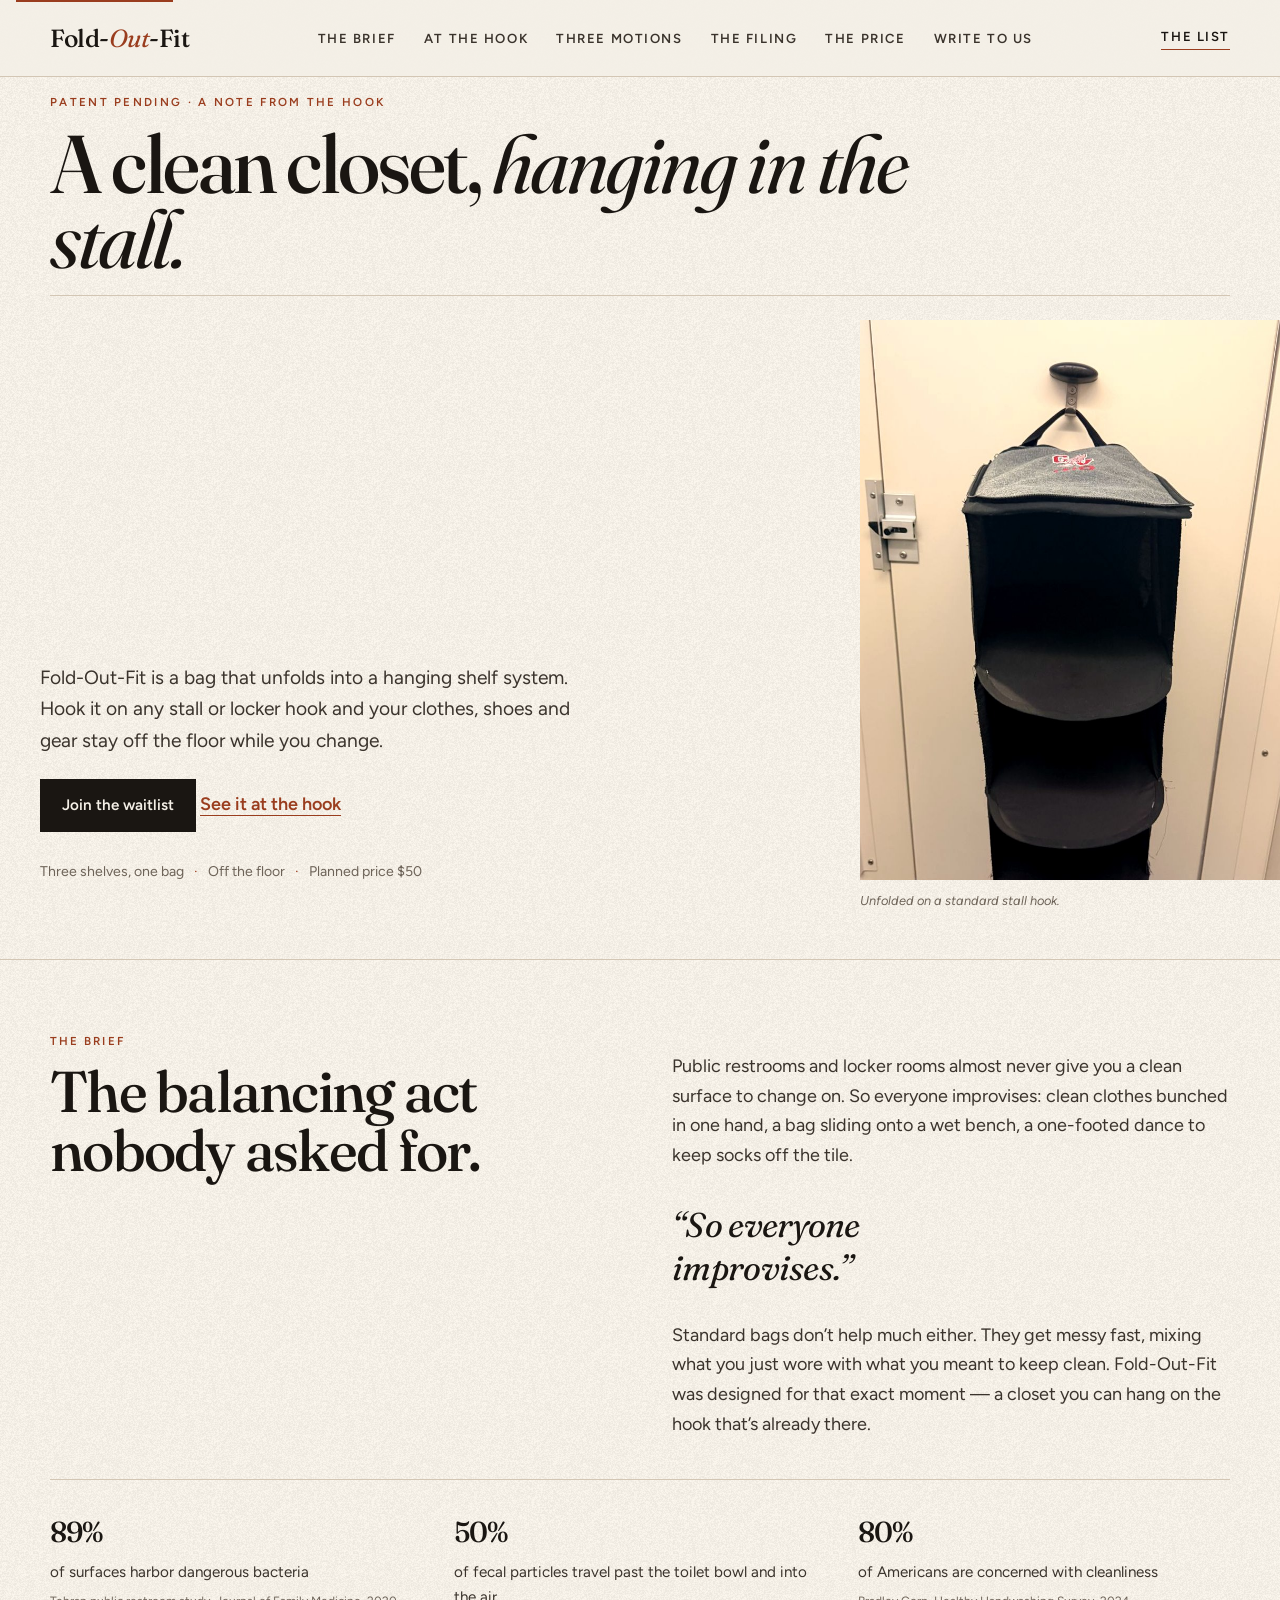
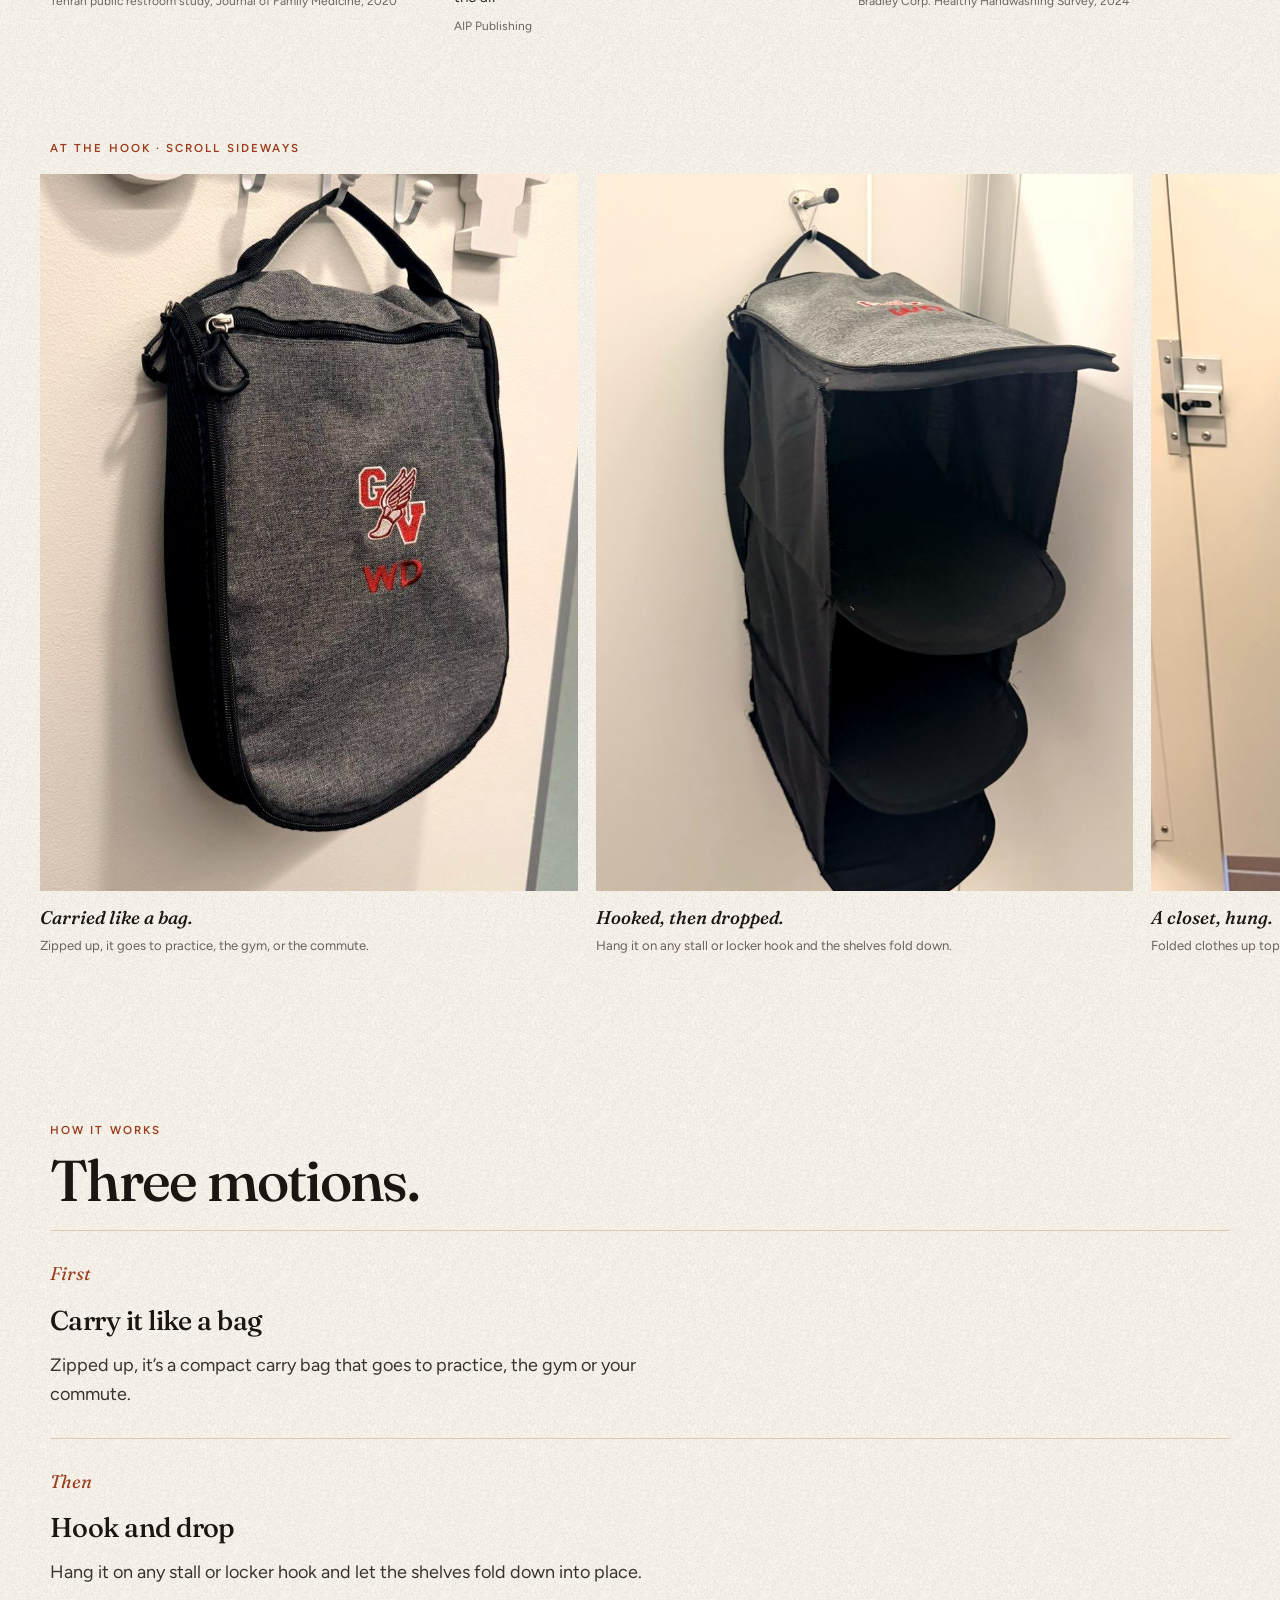
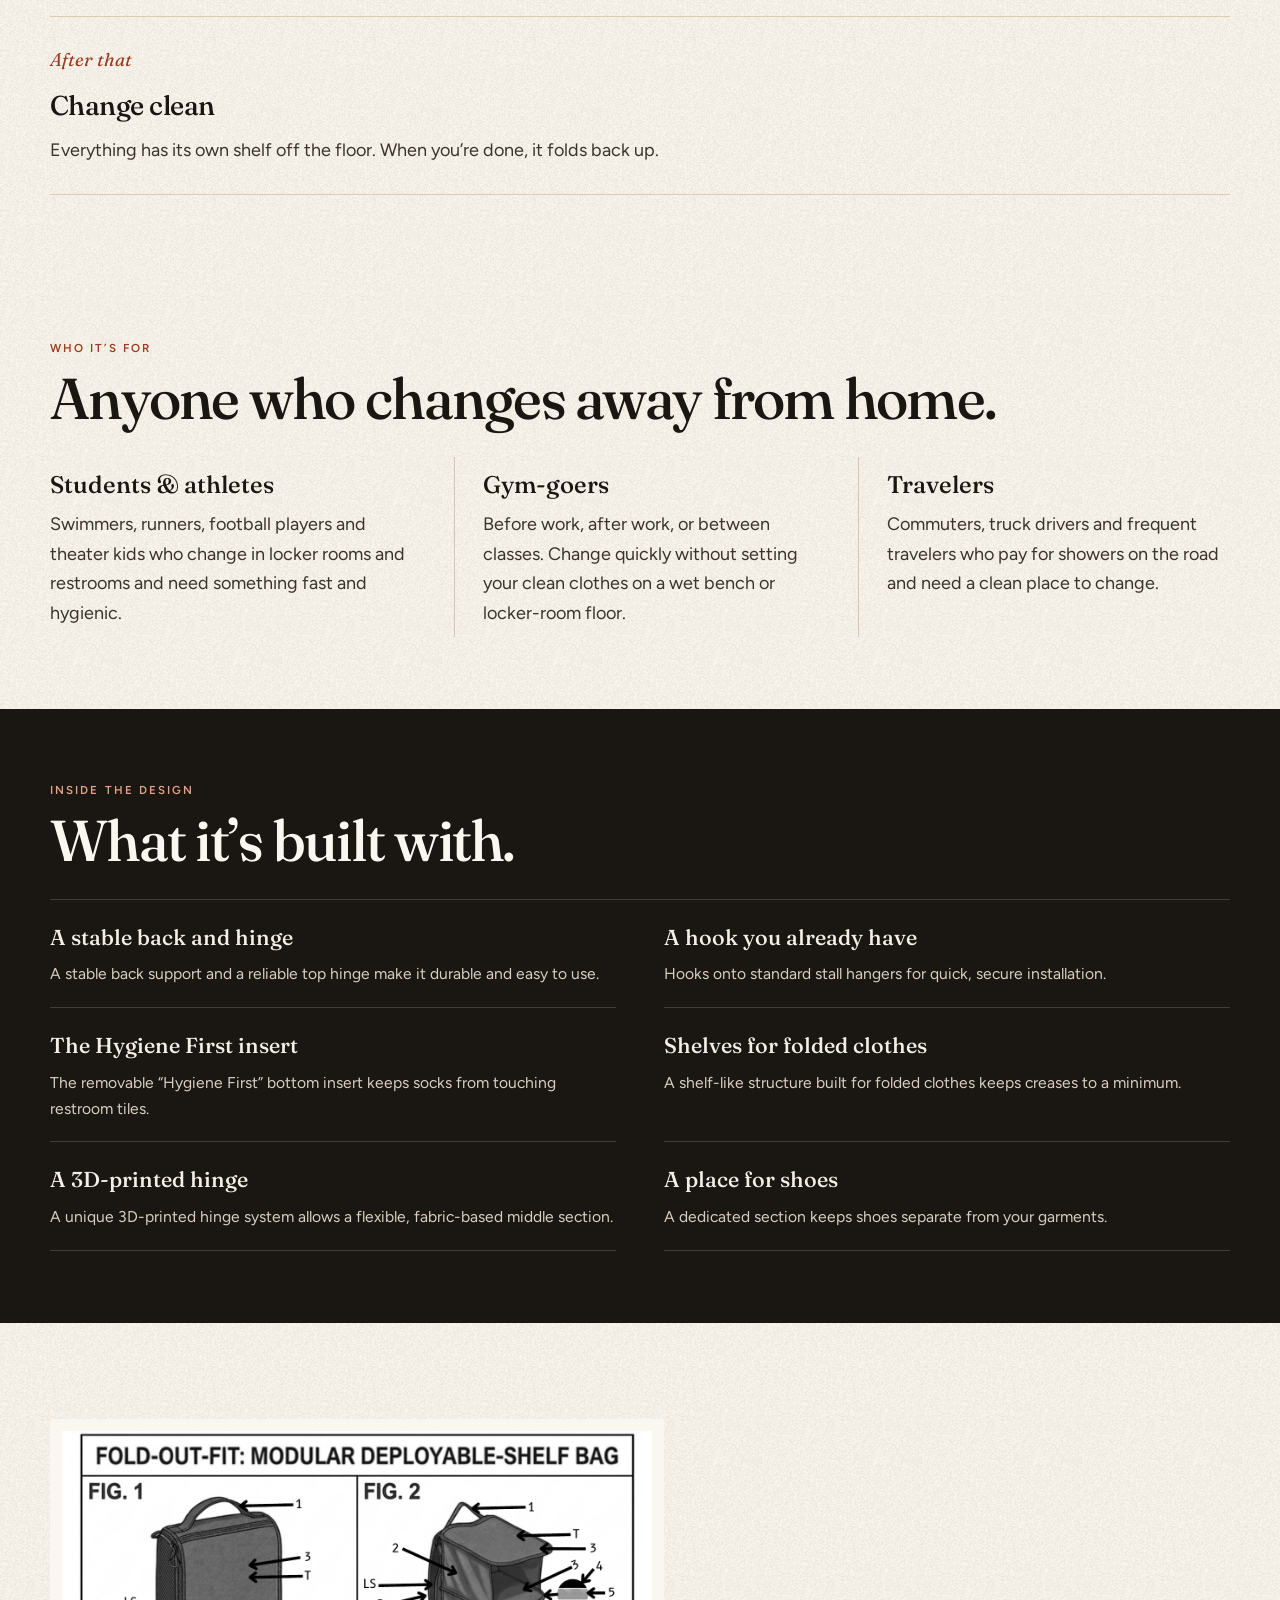
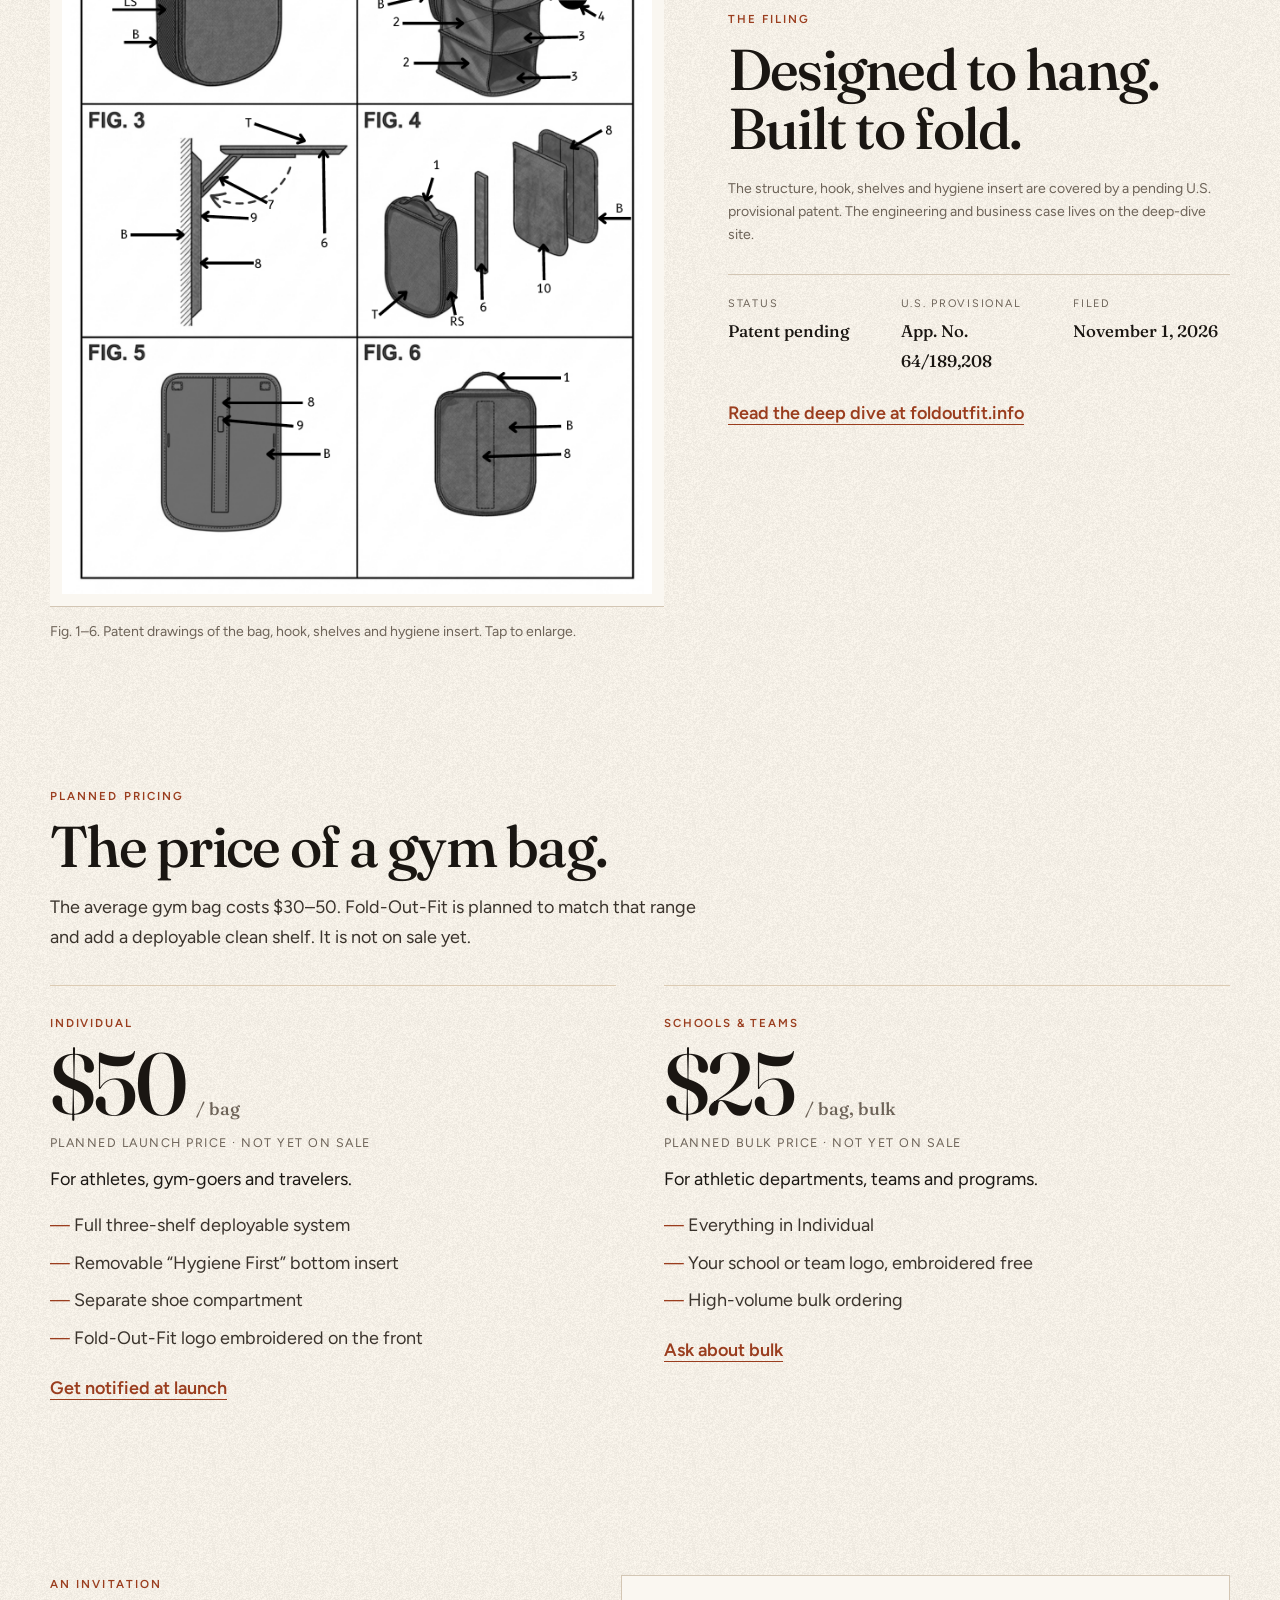
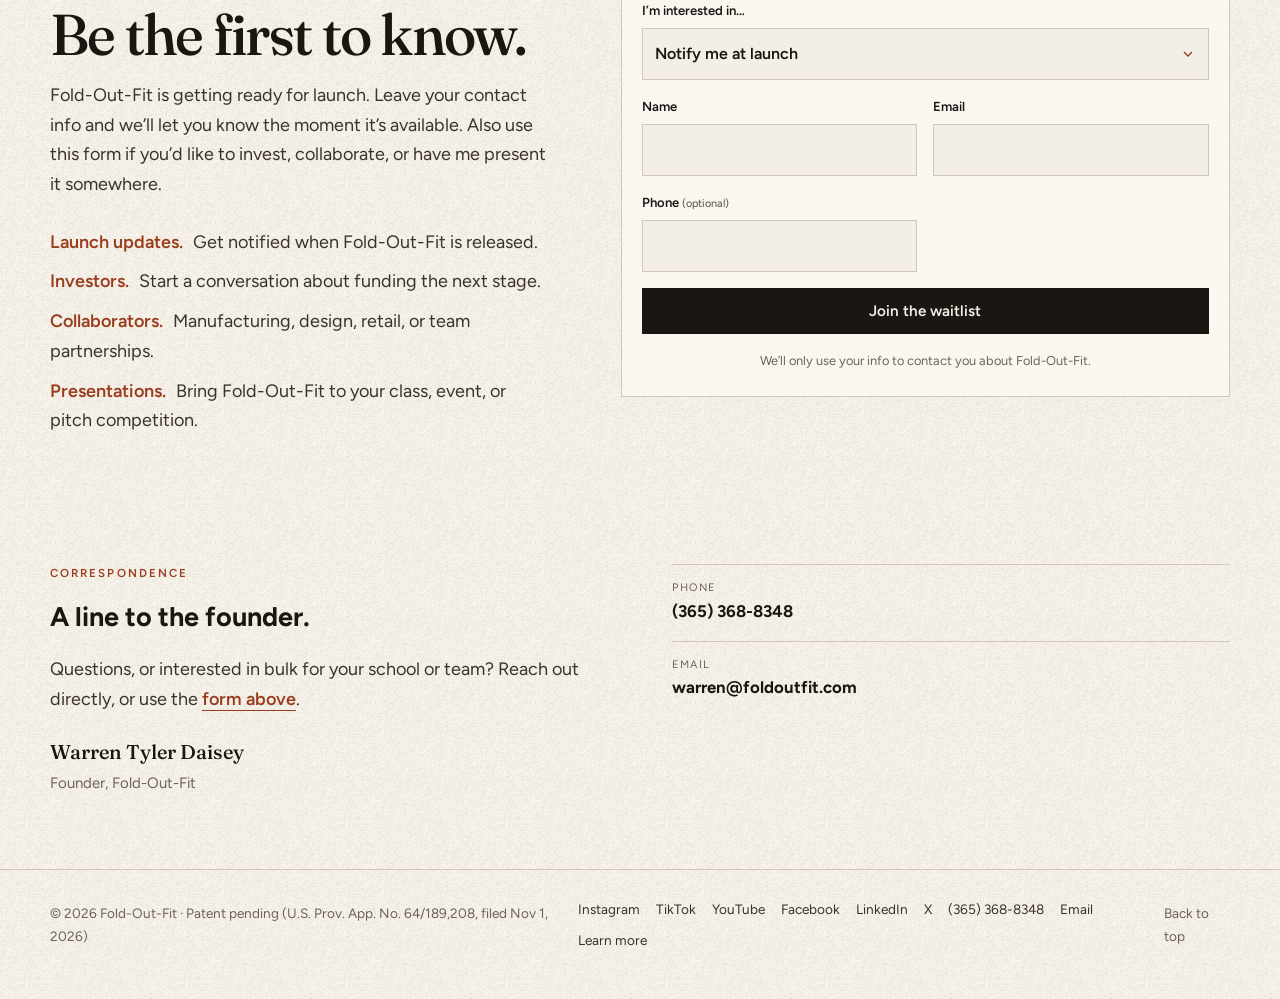
==== commit b2990fbc: "Preview concept A: editorial lifestyle Fold-Out-Fit page A from-scratch cream, sand and terracotta m" ====
--- a/index.html
+++ b/index.html
@@ -6,7 +6,7 @@
 <title>Fold-Out-Fit | The bag that unfolds into a clean, hanging closet</title>
 <meta name="description" content="Fold-Out-Fit is a patent-pending bag (U.S. Prov. App. No. 64/189,208) that hooks on any stall or locker hook and unfolds into three shelves, so your clothes and shoes never touch the floor. Join the launch waitlist.">
 <link rel="canonical" href="https://foldoutfit.com/">
-<meta name="theme-color" content="#08080a">
+<meta name="theme-color" content="#f4efe6">
 <link rel="icon" href="favicon.svg" type="image/svg+xml">
 <link rel="apple-touch-icon" href="apple-touch-icon.png">
 <meta property="og:type" content="website">
@@ -32,761 +32,202 @@
 </script>
 <link rel="preconnect" href="https://fonts.googleapis.com">
 <link rel="preconnect" href="https://fonts.gstatic.com" crossorigin>
-<link href="https://fonts.googleapis.com/css2?family=IBM+Plex+Mono:wght@400;500&family=Instrument+Sans:ital,wght@0,400;0,500;0,600;0,700;1,400&family=Outfit:wght@500;600;700;800&display=swap" rel="stylesheet">
-<link rel="preload" as="image" href="media/hero-crop.jpg" fetchpriority="high">
-<style>
-:root{
-  --void:#08080a;
-  --void-2:#111114;
-  --paper:#f3efe8;
-  --paper-2:#e7e0d6;
-  --ink:#16151a;
-  --ink-soft:#3a383f;
-  --mute:#a9a6b0;
-  --mute-paper:#5e5b55;
-  --mag:#d61fe0;
-  --mag-deep:#a011a8;
-  --line:rgba(255,255,255,.1);
-  --line-paper:rgba(22,21,26,.1);
-  --radius:28px;
-  --radius-sm:18px;
-  --max:1180px;
-  --gutter:24px;
-  --display:"Outfit","Helvetica Neue",Arial,sans-serif;
-  --sans:"Instrument Sans",system-ui,sans-serif;
-  --mono:"IBM Plex Mono",ui-monospace,monospace;
-}
-*{box-sizing:border-box;margin:0;padding:0}
-html{scroll-behavior:smooth}
-body{
-  font-family:var(--sans);
-  background:var(--void);
-  color:#f4f2ee;
-  line-height:1.6;
-  font-size:17px;
-  -webkit-font-smoothing:antialiased;
-  text-rendering:optimizeLegibility;
-}
-img,video{display:block;max-width:100%;height:auto}
-a{color:inherit}
-.wrap{width:min(var(--max), calc(100% - 2*var(--gutter)));margin-inline:auto}
-h1,h2,h3{font-family:var(--display);line-height:.96;letter-spacing:-.04em;font-weight:700}
-h2{font-size:clamp(2.4rem, 7vw, 4.4rem)}
-section,header.hero{scroll-margin-top:104px}
-.lede{font-size:1.125rem;line-height:1.65;color:var(--mute);max-width:34rem}
-.paper .lede{color:var(--mute-paper)}
-
-/* typography helpers */
-.kicker{
-  font-family:var(--mono);
-  font-size:.72rem;
-  font-weight:500;
-  letter-spacing:.18em;
-  text-transform:uppercase;
-  color:var(--mag);
-  display:flex;align-items:center;gap:12px;
-  margin-bottom:1.25rem;
-}
-.kicker::before{content:"";width:20px;height:1px;background:var(--mag)}
-
-.skip{position:absolute;left:16px;top:-48px;z-index:200;background:var(--mag);color:#fff;padding:10px 16px;border-radius:999px;font-weight:600;text-decoration:none}
-.skip:focus{top:16px}
-:focus{outline:none}
-:focus-visible{outline:2px solid var(--mag);outline-offset:3px}
-
-/* nav — translucent, no blur (never sits over the video as a frosted sheet) */
-.site-nav{
-  position:sticky;top:0;z-index:50;
-  background:rgba(8,8,10,.9);
-  border-bottom:1px solid var(--line);
-}
-.site-nav .wrap{
-  display:flex;align-items:center;justify-content:space-between;
-  min-height:64px;gap:16px;
-}
-.logo{display:inline-flex;align-items:center;gap:10px;text-decoration:none}
-.logo .mark{width:26px;height:26px;flex:none;display:block}
-.logo .word{
-  font-family:var(--display);
-  font-weight:700;
-  font-size:1.05rem;
-  letter-spacing:-.03em;
-}
-.logo .word span{color:var(--mag)}
-.nav-links{display:none;list-style:none;gap:28px;font-size:.92rem;font-weight:500;color:var(--mute)}
-.nav-links a{text-decoration:none}
-.nav-links a:hover{color:#fff}
-.menu-btn{
-  display:inline-flex;align-items:center;justify-content:center;
-  width:42px;height:38px;border-radius:10px;
-  background:transparent;color:#fff;border:1px solid var(--line);
-  font-size:1.15rem;cursor:pointer;
-}
-.site-nav a.nav-cta{display:none}
-.nav-links.open{
-  display:flex;flex-direction:column;gap:14px;width:100%;order:3;
-  padding:8px 0 16px;color:#cfcdd6;
-}
-.site-nav .wrap{flex-wrap:wrap}
-
-
-.btn{
-  display:inline-flex;align-items:center;justify-content:center;gap:8px;
-  font-family:var(--sans);font-weight:600;font-size:.95rem;
-  padding:14px 22px;border-radius:999px;border:0;cursor:pointer;
-  text-decoration:none;color:#fff;background:var(--mag);
-  transition:transform .2s ease, background .2s ease, box-shadow .2s ease, border-color .2s ease;
-}
-.btn:hover{background:#e540ee;transform:translateY(-2px);box-shadow:0 10px 28px rgba(214,31,224,.28)}
-.btn.ghost{background:transparent;border:1px solid rgba(255,255,255,.28);color:#fff;box-shadow:none}
-.btn.ghost:hover{border-color:#fff;background:transparent;box-shadow:none}
-.btn.dark{background:var(--ink);color:#fff}
-.btn.dark:hover{background:#000;box-shadow:0 10px 24px rgba(0,0,0,.2)}
-.btn[disabled]{opacity:.6;cursor:wait;transform:none;box-shadow:none}
-
-/* ========== HERO ========== */
-.hero{
-  position:relative;
-  isolation:isolate;
-  overflow:hidden;
-  padding:28px 0 64px;
-  background:
-    radial-gradient(ellipse 80% 70% at 78% 42%, rgba(214,31,224,.28), transparent 62%),
-    radial-gradient(ellipse 50% 40% at 10% 90%, rgba(214,31,224,.07), transparent 60%),
-    var(--void);
-}
-.hero::after{
-  content:"";
-  pointer-events:none;
-  position:absolute;inset:0;
-  background-image:url("media/grain.png");
-  background-size:128px;
-  opacity:.55;
-  z-index:0;
-}
-.hero .wrap{position:relative;z-index:1}
-.hero-grid{display:flex;flex-direction:column;gap:28px}
-.hero-text{display:contents}
-.hero-copy{order:1}
-.hero-stage{order:2}
-.hero-rest{order:3}
-.hero h1{font-size:clamp(3rem, 13vw, 4.4rem);font-weight:800;max-width:9ch}
-.hero h1 em{font-style:normal;color:var(--mag)}
-.hero-rest .lede{margin:0 0 24px}
-.hero-ctas{display:flex;flex-wrap:wrap;gap:12px;margin-bottom:28px}
-.hero-meta{
-  font-size:.88rem;color:var(--mute);
-  display:flex;flex-wrap:wrap;gap:10px 0;
-}
-.hero-meta span{display:inline-flex;align-items:center}
-.hero-meta span + span::before{content:"";width:4px;height:4px;border-radius:50%;background:var(--mag);margin:0 12px;opacity:.85}
-
-.hero-stage{position:relative;display:grid;place-items:center}
-.hero-stage .glow{
-  position:absolute;inset:-8% -6%;
-  background:radial-gradient(ellipse at 50% 42%, rgba(214,31,224,.42), transparent 64%);
-  z-index:0;pointer-events:none;
-}
-.hero-frame{
-  position:relative;z-index:1;
-  width:100%;
-  border-radius:var(--radius);
-  overflow:hidden;
-  background:#1a1a1e;
-  box-shadow:0 40px 80px rgba(0,0,0,.5), 0 0 0 1px rgba(255,255,255,.07);
-  aspect-ratio:2/3;
-  max-height:58vh;
-}
-.hero-frame img{width:100%;height:100%;object-fit:cover;object-position:50% 50%}
-.shot-toggle{
-  position:absolute;top:14px;right:14px;z-index:2;
-  display:flex;gap:2px;
-  background:rgba(8,8,10,.72);
-  border:1px solid rgba(255,255,255,.12);
-  border-radius:999px;padding:3px;
-}
-.shot-toggle button{
-  appearance:none;border:0;background:transparent;
-  color:#cfcdd6;font:inherit;font-size:.75rem;font-weight:600;
-  padding:7px 12px;border-radius:999px;cursor:pointer;
-}
-.shot-toggle button[aria-pressed="true"]{background:var(--mag);color:#fff}
-.hero-cap{
-  position:absolute;left:14px;bottom:14px;z-index:2;
-  font-size:.78rem;color:#eee;
-  background:rgba(8,8,10,.7);
-  border:1px solid rgba(255,255,255,.1);
-  border-radius:999px;padding:8px 12px;
-}
-.hero-cap b{color:var(--mag);font-weight:600}
-
-/* ========== PROBLEM (paper) ========== */
-.problem{background:var(--paper);color:var(--ink);padding:88px 0}
-.problem .kicker{color:var(--mag-deep)}
-.problem .kicker::before{background:var(--mag-deep)}
-.problem-head{max-width:18ch;margin-bottom:1.25rem}
-.pains{display:grid;gap:0;margin-top:48px;border-top:1px solid var(--line-paper)}
-.pain{padding:28px 0;border-bottom:1px solid var(--line-paper)}
-.pain .n{font-family:var(--mono);font-size:.75rem;letter-spacing:.12em;color:var(--mag-deep);margin-bottom:8px}
-.pain h3{font-size:1.55rem;letter-spacing:-.03em;margin-bottom:8px}
-.pain p{color:var(--ink-soft);max-width:38rem}
-.stats{display:grid;gap:28px;margin-top:56px}
-.stat b{font-family:var(--display);font-size:2.2rem;font-weight:800;letter-spacing:-.04em;display:block}
-.stat p{font-size:.95rem;color:var(--ink);margin-top:4px}
-.stat small{display:block;color:var(--mute-paper);font-size:.75rem;margin-top:8px;line-height:1.45}
-
-/* ========== REVEAL / VIDEO ========== */
-.reveal-sec{padding:96px 0;background:var(--void);position:relative;overflow:hidden}
-.reveal-sec .sec-head{max-width:16ch;margin-bottom:16px}
-.reveal-sec .lede{margin-bottom:40px}
-.video-stage{
-  position:relative;
-  border-radius:var(--radius);
-  overflow:hidden;
-  background:#0c0c10;
-  box-shadow:0 40px 80px rgba(0,0,0,.4), 0 0 0 1px rgba(255,255,255,.07);
-}
-.video-stage video{width:100%;aspect-ratio:16/9;object-fit:cover;background:#0c0c10}
-.video-stage .cap{
-  position:absolute;top:16px;left:16px;z-index:1;pointer-events:none;
-  font-family:var(--mono);font-size:.7rem;letter-spacing:.14em;text-transform:uppercase;
-  background:rgba(8,8,10,.75);border:1px solid var(--line);
-  padding:8px 12px;border-radius:999px;
-}
-
-/* ========== FEATURES ========== */
-.features-sec{padding:24px 0 96px;background:var(--void)}
-.feat-grid{display:grid;gap:12px}
-.feat{
-  background:var(--void-2);
-  border:1px solid var(--line);
-  border-radius:var(--radius-sm);
-  padding:28px 24px;
-  transition:transform .25s ease, border-color .25s ease, box-shadow .25s ease;
-}
-.feat:hover{transform:translateY(-4px);border-color:rgba(214,31,224,.4);box-shadow:0 16px 40px rgba(0,0,0,.3)}
-.feat .ico{
-  width:44px;height:44px;border-radius:12px;
-  display:grid;place-items:center;
-  background:rgba(214,31,224,.1);margin-bottom:18px;
-}
-.feat .ico svg{width:22px;height:22px;stroke:var(--mag);fill:none;stroke-width:1.6;stroke-linecap:round;stroke-linejoin:round}
-.feat h3{font-size:1.25rem;letter-spacing:-.03em;margin-bottom:8px;font-weight:700}
-.feat p{color:var(--mute);font-size:.98rem}
-
-/* ========== HOW ========== */
-.how{background:var(--paper);color:var(--ink);padding:88px 0}
-.how .kicker{color:var(--mag-deep)}
-.how .kicker::before{background:var(--mag-deep)}
-.steps{display:grid;gap:36px;margin-top:48px}
-.step figure{
-  border-radius:var(--radius);
-  overflow:hidden;
-  aspect-ratio:3/4;
-  background:#ddd;
-  box-shadow:0 20px 50px rgba(22,21,26,.1);
-}
-.step img{width:100%;height:100%;object-fit:cover;object-position:50% 28%;transition:transform .6s ease}
-.step:hover img{transform:scale(1.03)}
-.step .num{font-family:var(--mono);font-size:.72rem;letter-spacing:.16em;text-transform:uppercase;color:var(--mag-deep);margin-top:18px}
-.step h3{font-size:1.7rem;margin:8px 0;letter-spacing:-.03em}
-.step p{color:var(--mute-paper)}
-
-/* who */
-.who-sec{background:var(--paper);color:var(--ink);padding:0 0 96px}
-.who-grid{display:grid;gap:12px;margin-top:40px}
-.who{
-  background:#fff;
-  border:1px solid var(--line-paper);
-  border-radius:var(--radius-sm);
-  padding:28px 24px;
-  transition:transform .25s ease, box-shadow .25s ease;
-}
-.who:hover{transform:translateY(-3px);box-shadow:0 14px 36px rgba(22,21,26,.07)}
-.who h3{font-size:1.3rem;margin-bottom:8px;letter-spacing:-.03em}
-.who p{color:var(--mute-paper);font-size:.98rem}
-
-/* ========== PATENT / BLUEPRINT ========== */
-.patent-sec{
-  position:relative;
-  padding:96px 0;
-  background:
-    linear-gradient(rgba(8,8,10,.0), rgba(8,8,10,0)),
-    var(--void);
-  overflow:hidden;
-}
-.patent-sec .gridbg{
-  position:absolute;inset:0;pointer-events:none;
-  background-image:
-    linear-gradient(rgba(214,31,224,.07) 1px, transparent 1px),
-    linear-gradient(90deg, rgba(214,31,224,.07) 1px, transparent 1px);
-  background-size:48px 48px;
-  mask-image:radial-gradient(ellipse at 50% 50%, #000 40%, transparent 80%);
-  -webkit-mask-image:radial-gradient(ellipse at 50% 50%, #000 40%, transparent 80%);
-}
-.patent-grid{display:flex;flex-direction:column;gap:40px;position:relative}
-.draw-btn{
-  appearance:none;border:0;padding:0;cursor:zoom-in;background:#f7f5f1;
-  border-radius:var(--radius);overflow:hidden;display:block;width:100%;
-  box-shadow:0 0 0 1px rgba(255,255,255,.1), 0 30px 80px rgba(0,0,0,.45);
-  transition:transform .25s ease;
-}
-.draw-btn:hover{transform:translateY(-3px)}
-.draw-btn img{width:100%;height:auto;display:block}
-.patent-copy .lede{margin-bottom:28px}
-.parts{display:grid;gap:0}
-.parts div{
-  display:flex;gap:14px;align-items:baseline;
-  padding:12px 0;
-  border-bottom:1px solid var(--line);
-  color:#d8d5dc;font-size:.98rem;
-}
-.parts b{font-family:var(--mono);color:var(--mag);font-weight:500;font-size:.78rem;letter-spacing:.08em;min-width:1.8rem}
-.plate{
-  margin-top:32px;
-  display:grid;gap:18px;
-  border:1px solid var(--line);
-  border-radius:16px;
-  padding:22px 20px;
-  background:rgba(17,17,20,.8);
-}
-.plate div small{
-  display:block;
-  font-family:var(--mono);
-  font-size:.68rem;
-  letter-spacing:.16em;
-  text-transform:uppercase;
-  color:var(--mute);
-  margin-bottom:6px;
-}
-.plate div b{font-family:var(--mono);font-weight:500;font-size:.9rem;letter-spacing:.01em;white-space:nowrap}
-.more-link{display:inline-block;margin-top:22px;color:var(--mag);font-weight:600;text-decoration:none}
-.more-link:hover{text-decoration:underline}
-
-.lightbox{
-  position:fixed;inset:0;background:rgba(0,0,0,.92);
-  display:none;align-items:center;justify-content:center;
-  z-index:100;padding:24px;cursor:zoom-out;
-}
-.lightbox.on{display:flex}
-.lightbox img{max-height:94vh;width:auto;max-width:100%;background:#fff;border-radius:10px;cursor:default}
-.lightbox .lb-close{
-  position:absolute;top:18px;right:18px;
-  background:transparent;border:1px solid #fff;color:#fff;
-  border-radius:999px;width:44px;height:44px;font-size:1.4rem;cursor:pointer;
-}
-
-/* ========== PRICING ========== */
-.pricing{background:var(--paper);color:var(--ink);padding:88px 0}
-.pricing .kicker{color:var(--mag-deep)}
-.pricing .kicker::before{background:var(--mag-deep)}
-.pricing .lede{margin-top:16px}
-.plans{display:grid;gap:16px;margin-top:48px}
-.plan{
-  background:#fff;
-  border:1px solid var(--line-paper);
-  border-radius:var(--radius);
-  padding:32px 28px;
-  display:flex;flex-direction:column;
-  transition:transform .25s ease, box-shadow .25s ease;
-}
-.plan:hover{transform:translateY(-4px);box-shadow:0 20px 50px rgba(22,21,26,.08)}
-.plan.featured{background:var(--void);color:#fff;border-color:var(--void)}
-.plan .tag{
-  font-family:var(--mono);font-size:.7rem;letter-spacing:.16em;text-transform:uppercase;
-  color:var(--mag-deep);font-weight:500;
-}
-.plan.featured .tag{color:var(--mag)}
-.plan .price{
-  font-family:var(--display);font-weight:800;
-  font-size:clamp(3rem, 10vw, 4.4rem);
-  letter-spacing:-.05em;margin:12px 0 0;line-height:1;
-}
-.plan .price small{font-size:1rem;font-weight:500;letter-spacing:0;color:#8a8790}
-.plan .planned{
-  font-family:var(--mono);font-size:.68rem;letter-spacing:.14em;text-transform:uppercase;
-  color:#8a8790;margin-top:10px;
-}
-.plan.featured .planned,.plan.featured .price small{color:#9a98a3}
-.plan .blurb{margin:16px 0 0;color:var(--mute-paper)}
-.plan.featured .blurb{color:#a9a7b2}
-.plan ul{list-style:none;margin:24px 0 28px;display:grid;gap:12px;flex:1}
-.plan li{display:flex;gap:10px;align-items:flex-start;font-size:.98rem}
-.plan li::before{
-  content:"";flex:none;width:18px;height:18px;margin-top:3px;border-radius:50%;
-  background-color:var(--mag-deep);
-  -webkit-mask:url("data:image/svg+xml,%3Csvg xmlns='http://www.w3.org/2000/svg' viewBox='0 0 24 24' fill='none' stroke='white' stroke-width='3' stroke-linecap='round'%3E%3Cpath d='M5 12l5 5L20 7'/%3E%3C/svg%3E") center/16px no-repeat;
-  mask:url("data:image/svg+xml,%3Csvg xmlns='http://www.w3.org/2000/svg' viewBox='0 0 24 24' fill='none' stroke='white' stroke-width='3' stroke-linecap='round'%3E%3Cpath d='M5 12l5 5L20 7'/%3E%3C/svg%3E") center/16px no-repeat;
-}
-.plan.featured li::before{background-color:var(--mag)}
-.plan .btn{align-self:flex-start}
-.compare{margin-top:28px;text-align:center;color:var(--mute-paper);font-size:.95rem}
-
-/* ========== WAITLIST BAND ========== */
-.signup{
-  position:relative;
-  padding:96px 0;
-  background:
-    radial-gradient(ellipse 80% 70% at 50% 0%, rgba(214,31,224,.18), transparent 60%),
-    var(--void);
-  overflow:hidden;
-}
-.signup::after{
-  content:"";pointer-events:none;position:absolute;inset:0;
-  background-image:url("media/grain.png");background-size:128px;opacity:.4;
-}
-.signup .wrap{position:relative;z-index:1}
-.signup-grid{display:grid;gap:40px}
-.signup h2{max-width:12ch}
-.signup .lede{margin:16px 0 28px}
-.reasons{display:grid;gap:14px}
-.reason{display:flex;gap:14px;color:#d8d5dc;font-size:.98rem}
-.reason b{font-family:var(--mono);color:var(--mag);font-weight:500;font-size:.78rem;letter-spacing:.08em;min-width:1.6rem;margin-top:5px}
-
-form.fof{
-  background:var(--paper);color:var(--ink);
-  border-radius:var(--radius);padding:28px 22px;
-  display:grid;gap:16px;position:relative;
-  box-shadow:0 30px 80px rgba(0,0,0,.35);
-}
-.fof .row{display:grid;gap:14px}
-.fof label{display:grid;gap:7px;font-size:.82rem;font-weight:600;color:var(--ink)}
-.fof label small{font-weight:500;color:#8a8792}
-.fof input,.fof select,.fof textarea{
-  font:inherit;font-size:1rem;color:var(--ink);
-  background:#fff;border:1.5px solid #d8d3cb;
-  border-radius:12px;padding:13px 14px;width:100%;
-  transition:border-color .15s, box-shadow .15s;
-}
-.fof textarea{min-height:110px;resize:vertical}
-.fof select{
-  appearance:none;
-  background-image:url("data:image/svg+xml,%3Csvg xmlns='http://www.w3.org/2000/svg' viewBox='0 0 24 24' fill='none' stroke='%23a011a8' stroke-width='2.5' stroke-linecap='round'%3E%3Cpath d='M6 9l6 6 6-6'/%3E%3C/svg%3E");
-  background-repeat:no-repeat;background-position:right 14px center;background-size:16px;padding-right:40px;cursor:pointer;
-}
-.fof input:focus,.fof select:focus,.fof textarea:focus{
-  outline:none;border-color:var(--mag);box-shadow:0 0 0 3px rgba(214,31,224,.22)
-}
-.fof .opt{display:none}
-.fof .opt.on{display:grid}
-.fof .hp{position:absolute;left:-9999px;width:1px;height:1px;overflow:hidden}
-.fof .fine{font-size:.8rem;color:#8a8792;text-align:center}
-.fof .status{display:none;border-radius:12px;padding:14px 16px;font-size:.95rem}
-.fof .status.ok{display:block;background:#f6e3f7;color:#6d0a73}
-.fof .status.err{display:block;background:#fde8e8;color:#8a1c1c}
-
-/* contact + footer */
-.contact{padding:72px 0;border-top:1px solid var(--line);background:var(--void)}
-.contact-grid{display:grid;gap:32px}
-.founder{display:flex;gap:16px;align-items:center;margin-top:28px}
-.avatar{
-  width:56px;height:56px;border-radius:50%;background:var(--mag);
-  display:grid;place-items:center;
-  font-family:var(--display);font-weight:800;font-size:1.15rem;color:#fff;
-}
-.founder small{color:var(--mute)}
-.c-links{display:grid;gap:10px}
-.c-link{
-  display:flex;justify-content:space-between;align-items:center;
-  border:1px solid var(--line);border-radius:16px;padding:18px 20px;
-  text-decoration:none;background:var(--void-2);
-  transition:border-color .2s, transform .2s;
-}
-.c-link:hover{border-color:var(--mag);transform:translateY(-2px)}
-.c-link small{display:block;font-family:var(--mono);color:var(--mute);font-size:.68rem;letter-spacing:.14em;text-transform:uppercase}
-.c-link b{font-size:1.05rem}
-.c-link .arr{color:var(--mag)}
-
-.site-foot{border-top:1px solid var(--line);padding:28px 0 40px;color:var(--mute);font-size:.85rem}
-.site-foot .wrap{display:flex;flex-direction:column;gap:16px}
-.social{display:flex;flex-wrap:wrap;gap:8px 16px}
-.social a{text-decoration:none;color:#cfcdd6}
-.social a:hover{color:var(--mag)}
-.top{text-decoration:none;color:var(--mute)}
-.top:hover{color:#fff}
-
-.sticky-cta{
-  display:flex;position:fixed;left:0;right:0;bottom:0;z-index:40;
-  padding:12px 16px calc(12px + env(safe-area-inset-bottom));
-  background:rgba(8,8,10,.94);
-  border-top:1px solid var(--line);
-  justify-content:center;
-}
-.sticky-cta .btn{width:100%;max-width:520px}
-.sticky-cta.hide{display:none}
-body{padding-bottom:76px}
-
-/* motion */
-.rise{opacity:0;transform:translateY(22px);transition:opacity .8s ease, transform .8s ease}
-.rise.in{opacity:1;transform:none}
-
-@media (prefers-reduced-motion:reduce){
-  .rise{opacity:1;transform:none;transition:none}
-  html{scroll-behavior:auto}
-  .btn:hover,.feat:hover,.plan:hover,.who:hover,.c-link:hover,.draw-btn:hover,.step:hover img{transform:none;box-shadow:none}
-}
-
-/* ========== DESKTOP ========== */
-@media (min-width:900px){
-  :root{--gutter:32px}
-  body{padding-bottom:0;font-size:18px}
-  .sticky-cta{display:none}
-  .menu-btn{display:none}
-  .nav-links{display:flex}
-  .site-nav a.nav-cta{display:inline-flex;padding:9px 16px;font-size:.85rem}
-  .site-nav .wrap{flex-wrap:nowrap}
-  .site-nav .wrap{min-height:72px}
-
-  .hero{min-height:100svh;display:flex;align-items:center;padding:40px 0 80px}
-  .hero-grid{
-    display:grid;
-    grid-template-columns:1fr 1fr;
-    gap:24px 72px;
-    align-items:center;
-  }
-  .hero-text{display:flex;flex-direction:column;justify-content:center;gap:28px;order:0}
-  .hero-stage{order:1}
-  .hero h1{font-size:clamp(4.6rem, 7vw, 7.2rem);max-width:8ch}
-  .hero-stage{display:grid;place-items:end center}
-  .hero-frame{max-height:calc(100svh - 160px);aspect-ratio:2/3;height:auto;width:auto;max-width:100%}
-  .hero-rest .lede{font-size:1.2rem;margin-top:0}
-
-  .problem,.how,.pricing,.signup,.reveal-sec,.patent-sec{padding:128px 0}
-  .features-sec{padding:0 0 128px}
-  .who-sec{padding:0 0 128px}
-  .pains{grid-template-columns:repeat(3,1fr);gap:0 32px;border-top:0}
-  .pain{padding:0;border-bottom:0;border-top:1px solid var(--line-paper);padding-top:28px}
-  .stats{grid-template-columns:repeat(3,1fr);gap:32px}
-  .stat b{font-size:3rem}
-  .feat-grid{grid-template-columns:repeat(3,1fr);gap:16px}
-  .steps{grid-template-columns:repeat(3,1fr);gap:28px}
-  .who-grid{grid-template-columns:repeat(3,1fr);gap:16px}
-  .patent-grid{display:grid;grid-template-columns:1.05fr .95fr;gap:64px;align-items:center}
-  .plate{grid-template-columns:repeat(3,1fr)}
-  .plans{grid-template-columns:1fr 1fr;gap:20px}
-  .plan{padding:40px 36px}
-  .signup-grid{grid-template-columns:.9fr 1.1fr;gap:72px;align-items:start}
-  .fof{padding:36px}
-  .fof .row{grid-template-columns:1fr 1fr;gap:16px}
-  .contact-grid{grid-template-columns:1fr 1fr;gap:64px;align-items:center}
-  .site-foot .wrap{flex-direction:row;justify-content:space-between;align-items:center}
-}
-
-@media (min-width:900px) and (max-width:1100px){
-  .hero h1{font-size:4.4rem}
-}
-</style>
+<link href="https://fonts.googleapis.com/css2?family=Figtree:ital,wght@0,400;0,500;0,600;0,700;1,400&family=Fraunces:ital,opsz,wght@0,9..144,400;0,9..144,500;0,9..144,600;1,9..144,400;1,9..144,500&display=swap" rel="stylesheet">
+<link rel="preload" as="image" href="img/hook.jpg" fetchpriority="high">
+<link rel="stylesheet" href="styles.css">
 </head>
 <body>
 <a class="skip" href="#main">Skip to content</a>
 
-<nav class="site-nav" aria-label="Main">
-  <div class="wrap">
-    <a href="#top" class="logo">
-      <svg class="mark" viewBox="0 0 64 64" aria-hidden="true" focusable="false"><rect width="64" height="64" rx="14" fill="#08080a"/><rect x=".75" y=".75" width="62.5" height="62.5" rx="13.25" fill="none" stroke="#2a2a31"/><path d="M18 14h28v8H27v8h16v8H27v12h-9z" fill="#d61fe0"/></svg>
-      <span class="word">Fold<span>-</span>Out<span>-</span>Fit</span>
-    </a>
-    <ul class="nav-links" id="navList">
-      <li><a href="#problem">The problem</a></li>
-      <li><a href="#reveal">The reveal</a></li>
-      <li><a href="#how">How it works</a></li>
-      <li><a href="#pricing">Pricing</a></li>
-      <li><a href="#contact">Contact</a></li>
+<header class="masthead">
+  <div class="wrap">
+    <a class="wordmark" href="#top">Fold-<em>Out</em>-Fit</a>
+    <nav aria-label="Main">
+      <ul class="nav-links" id="navList">
+        <li><a href="#brief">The brief</a></li>
+        <li><a href="#scenes">At the hook</a></li>
+        <li><a href="#motions">Three motions</a></li>
+        <li><a href="#filing">The filing</a></li>
+        <li><a href="#tariff">The price</a></li>
+        <li><a href="#write">Write to us</a></li>
+      </ul>
+    </nav>
+    <a class="nav-list" href="#notify">The list</a>
+    <button class="menu-btn" id="menuBtn" type="button" aria-label="Open menu" aria-expanded="false" aria-controls="navList">☰</button>
+  </div>
+</header>
+
+<main id="main">
+<header class="cover" id="top">
+  <div class="wrap cover-title rise">
+    <p class="issue">Patent pending · A note from the hook</p>
+    <h1>A clean closet, <em>hanging in the stall.</em></h1>
+  </div>
+  <figure class="cover-photo rise">
+    <img src="img/hook.jpg" width="798" height="1232" alt="Fold-Out-Fit unfolded into a three-shelf organizer, hanging on a restroom stall door hook" fetchpriority="high">
+    <figcaption class="cover-cap wrap">Unfolded on a standard stall hook.</figcaption>
+  </figure>
+  <div class="wrap cover-lede-row rise">
+    <p class="cover-lede">Fold-Out-Fit is a bag that unfolds into a hanging shelf system. Hook it on any stall or locker hook and your clothes, shoes and gear stay off the floor while you change.</p>
+    <div>
+      <div class="cover-actions">
+        <a class="btn" href="#notify">Join the waitlist</a>
+        <a class="text-link" href="#scenes">See it at the hook</a>
+      </div>
+      <p class="cover-meta"><span>Three shelves, one bag</span><span>Off the floor</span><span>Planned price $50</span></p>
+    </div>
+  </div>
+</header>
+
+<article class="brief" id="brief">
+  <div class="wrap brief-grid">
+    <div>
+      <p class="eyebrow">The brief</p>
+      <h2 class="rise">The balancing act nobody asked for.</h2>
+    </div>
+    <div class="prose rise">
+      <p>Public restrooms and locker rooms almost never give you a clean surface to change on. So everyone improvises: clean clothes bunched in one hand, a bag sliding onto a wet bench, a one-footed dance to keep socks off the tile.</p>
+      <p class="pull">“So everyone improvises.”</p>
+      <p>Standard bags don’t help much either. They get messy fast, mixing what you just wore with what you meant to keep clean. Fold-Out-Fit was designed for that exact moment — a closet you can hang on the hook that’s already there.</p>
+    </div>
+  </div>
+  <div class="wrap">
+    <div class="notes rise">
+      <div class="note"><b>89%</b><p>of surfaces harbor dangerous bacteria</p><small>Tehran public restroom study, Journal of Family Medicine, 2020</small></div>
+      <div class="note"><b>50%</b><p>of fecal particles travel past the toilet bowl and into the air</p><small>AIP Publishing</small></div>
+      <div class="note"><b>80%</b><p>of Americans are concerned with cleanliness</p><small>Bradley Corp. Healthy Handwashing Survey, 2024</small></div>
+    </div>
+  </div>
+</article>
+
+<section class="scenes" id="scenes" aria-label="Fold-Out-Fit photographed at the hook">
+  <p class="eyebrow">At the hook · scroll sideways</p>
+  <div class="scenes-track">
+    <figure>
+      <img src="img/carry.jpg" width="798" height="1218" alt="Fold-Out-Fit folded closed as a compact gray bag hanging on a wall hook" loading="lazy">
+      <figcaption><strong>Carried like a bag.</strong> Zipped up, it goes to practice, the gym, or the commute.</figcaption>
+    </figure>
+    <figure>
+      <img src="img/drop.jpg" width="882" height="1260" alt="Side view of Fold-Out-Fit unfolded on a stall hook showing shelves" loading="lazy">
+      <figcaption><strong>Hooked, then dropped.</strong> Hang it on any stall or locker hook and the shelves fold down.</figcaption>
+    </figure>
+    <figure>
+      <img src="img/hook.jpg" width="798" height="1232" alt="Front view of Fold-Out-Fit fully deployed with three shelves" loading="lazy">
+      <figcaption><strong>A closet, hung.</strong> Folded clothes up top, shoes kept separate at the bottom, nothing on the tile.</figcaption>
+    </figure>
+  </div>
+</section>
+
+<section class="motions" id="motions">
+  <div class="wrap">
+    <p class="eyebrow">How it works</p>
+    <h2 class="rise">Three motions.</h2>
+    <div class="motions-list">
+      <div class="motion rise"><div class="n">First</div><h3>Carry it like a bag</h3><p>Zipped up, it’s a compact carry bag that goes to practice, the gym or your commute.</p></div>
+      <div class="motion rise"><div class="n">Then</div><h3>Hook and drop</h3><p>Hang it on any stall or locker hook and let the shelves fold down into place.</p></div>
+      <div class="motion rise"><div class="n">After that</div><h3>Change clean</h3><p>Everything has its own shelf off the floor. When you’re done, it folds back up.</p></div>
+    </div>
+  </div>
+</section>
+
+<section class="cast" id="cast">
+  <div class="wrap">
+    <p class="eyebrow">Who it’s for</p>
+    <h2 class="rise">Anyone who changes away from home.</h2>
+    <div class="cast-grid">
+      <div class="role rise"><h3>Students &amp; athletes</h3><p>Swimmers, runners, football players and theater kids who change in locker rooms and restrooms and need something fast and hygienic.</p></div>
+      <div class="role rise"><h3>Gym-goers</h3><p>Before work, after work, or between classes. Change quickly without setting your clean clothes on a wet bench or locker-room floor.</p></div>
+      <div class="role rise"><h3>Travelers</h3><p>Commuters, truck drivers and frequent travelers who pay for showers on the road and need a clean place to change.</p></div>
+    </div>
+  </div>
+</section>
+
+<section class="inventory" id="inventory">
+  <div class="wrap">
+    <p class="eyebrow">Inside the design</p>
+    <h2 class="rise">What it’s built with.</h2>
+    <ul class="stock">
+      <li class="rise"><h3>A stable back and hinge</h3><p>A stable back support and a reliable top hinge make it durable and easy to use.</p></li>
+      <li class="rise"><h3>A hook you already have</h3><p>Hooks onto standard stall hangers for quick, secure installation.</p></li>
+      <li class="rise"><h3>The Hygiene First insert</h3><p>The removable “Hygiene First” bottom insert keeps socks from touching restroom tiles.</p></li>
+      <li class="rise"><h3>Shelves for folded clothes</h3><p>A shelf-like structure built for folded clothes keeps creases to a minimum.</p></li>
+      <li class="rise"><h3>A 3D-printed hinge</h3><p>A unique 3D-printed hinge system allows a flexible, fabric-based middle section.</p></li>
+      <li class="rise"><h3>A place for shoes</h3><p>A dedicated section keeps shoes separate from your garments.</p></li>
     </ul>
-    <a href="#notify" class="btn nav-cta">Join the waitlist</a>
-    <button class="menu-btn" id="menuBtn" type="button" aria-label="Open menu" aria-expanded="false" aria-controls="navList">☰</button>
-  </div>
-</nav>
-
-<main id="main">
-<header class="hero" id="top">
-  <div class="wrap hero-grid">
-    <div class="hero-text">
-    <div class="hero-copy rise">
-      <div class="kicker">Patent pending</div>
-      <h1>Your clean closet, <em>anywhere.</em></h1>
-    </div>
-    <div class="hero-rest rise">
-      <p class="lede">A bag that unfolds into a hanging shelf system. Hook it on any stall or locker hook and your clothes, shoes and gear stay off the floor while you change.</p>
-      <div class="hero-ctas">
-        <a href="#notify" class="btn">Join the waitlist</a>
-        <a href="#reveal" class="btn ghost">Watch it unfold</a>
-      </div>
-      <p class="hero-meta"><span>Three shelves, one bag</span><span>Off the floor</span><span>Planned price $50</span></p>
-    </div>
-    </div>
-    <div class="hero-stage rise">
-      <div class="glow" aria-hidden="true"></div>
-      <div class="hero-frame">
-        <img id="heroShot" src="media/hero-crop.jpg" width="900" height="1350" alt="Fold-Out-Fit unfolded into a three-shelf organizer, hanging on a restroom stall door hook" fetchpriority="high">
-        <div class="shot-toggle" role="group" aria-label="Product photos">
-          <button type="button" id="shotOpen" aria-pressed="true" data-src="media/hero-crop.jpg" data-alt="Fold-Out-Fit unfolded into a three-shelf organizer, hanging on a restroom stall door hook">Unfolded</button>
-          <button type="button" id="shotFold" aria-pressed="false" data-src="media/folded-crop.jpg" data-alt="Fold-Out-Fit folded closed as a compact gray bag hanging on a wall hook">Folded</button>
-        </div>
-        <div class="hero-cap" id="heroBadge"><b>Unfolded</b> on a standard stall hook</div>
-      </div>
-    </div>
-  </div>
-</header>
-
-<section class="problem paper" id="problem">
-  <div class="wrap">
-    <div class="kicker">The problem</div>
-    <h2 class="problem-head rise">The balancing act.</h2>
-    <p class="lede rise">Public restrooms and locker rooms almost never give you a clean surface to change on. So everyone improvises.</p>
-    <div class="pains">
-      <div class="pain rise"><div class="n">01</div><h3>Awkwardly holding clean clothes</h3><p>Keeping clean clothing separate and managed is a struggle with nowhere to put it.</p></div>
-      <div class="pain rise"><div class="n">02</div><h3>Balancing on one foot</h3><p>Avoiding dirty surfaces forces uncomfortable postures every time you change.</p></div>
-      <div class="pain rise"><div class="n">03</div><h3>Bags that don’t help</h3><p>Standard bags get messy fast, mixing clean clothes in with dirty items.</p></div>
-    </div>
-    <div class="stats rise">
-      <div class="stat"><b>89%</b><p>of surfaces harbor dangerous bacteria</p><small>Tehran public restroom study, Journal of Family Medicine, 2020</small></div>
-      <div class="stat"><b>50%</b><p>of fecal particles travel past the toilet bowl and into the air</p><small>AIP Publishing</small></div>
-      <div class="stat"><b>80%</b><p>of Americans are concerned with cleanliness</p><small>Bradley Corp. Healthy Handwashing Survey, 2024</small></div>
-    </div>
-  </div>
-</section>
-
-<section class="reveal-sec" id="reveal">
-  <div class="wrap">
-    <div class="kicker">The reveal</div>
-    <h2 class="sec-head rise">Turn any stall into a closet.</h2>
-    <p class="lede rise">Fold-Out-Fit hooks onto a standard stall hanger and drops open into stacked shelves, using vertical space you already have. Folded clothes up top, shoes kept separate at the bottom, nothing on the tile.</p>
-    <div class="video-stage rise" id="videoStage">
-      <span class="cap">14-second unfold</span>
-      <video id="unfoldVid" src="unfold.mp4" width="1280" height="720" muted playsinline preload="metadata" controls poster="media/hero-crop.jpg" aria-label="Fold-Out-Fit unfolding from a bag into a three-shelf organizer on a wall"></video>
-    </div>
-  </div>
-</section>
-
-<section class="features-sec" id="features">
-  <div class="wrap">
-    <div class="feat-grid">
-      <article class="feat rise"><div class="ico"><svg viewBox="0 0 24 24" aria-hidden="true"><path d="M12 3l8 4v5c0 5-3.5 8-8 9-4.5-1-8-4-8-9V7z"/></svg></div><h3>Robust design</h3><p>A stable back support and a reliable top hinge make it durable and easy to use.</p></article>
-      <article class="feat rise"><div class="ico"><svg viewBox="0 0 24 24" aria-hidden="true"><path d="M12 3a2 2 0 012 2c0 1.5-2 2-2 3.5V10M3 20l9-10 9 10z"/></svg></div><h3>Universal compatibility</h3><p>Hooks onto standard stall hangers for quick, secure installation.</p></article>
-      <article class="feat rise"><div class="ico"><svg viewBox="0 0 24 24" aria-hidden="true"><path d="M4 17h16M6 17v3M18 17v3M7 13l5-8 5 8"/></svg></div><h3>Removable insert</h3><p>The “Hygiene First” bottom insert keeps socks from touching restroom tiles.</p></article>
-      <article class="feat rise"><div class="ico"><svg viewBox="0 0 24 24" aria-hidden="true"><path d="M4 7h16M4 12h16M4 17h16"/></svg></div><h3>Wrinkle-free storage</h3><p>A shelf-like structure built for folded clothes keeps creases to a minimum.</p></article>
-      <article class="feat rise"><div class="ico"><svg viewBox="0 0 24 24" aria-hidden="true"><circle cx="12" cy="12" r="3"/><path d="M12 3v6M12 15v6M3 12h6M15 12h6"/></svg></div><h3>Innovative hinge</h3><p>A unique 3D-printed hinge system allows a flexible, fabric-based middle section.</p></article>
-      <article class="feat rise"><div class="ico"><svg viewBox="0 0 24 24" aria-hidden="true"><rect x="4" y="4" width="16" height="16" rx="2"/><path d="M4 14h16"/></svg></div><h3>Dual compartments</h3><p>A dedicated section keeps shoes separate from your garments.</p></article>
-    </div>
-  </div>
-</section>
-
-<section class="how" id="how">
-  <div class="wrap">
-    <div class="kicker">How it works</div>
-    <h2 class="rise">Hang. Unfold. Change.</h2>
-    <div class="steps">
-      <div class="step rise">
-        <figure><img src="media/folded-crop.jpg" width="800" height="1286" alt="Fold-Out-Fit folded closed as a compact gray bag hanging on a wall hook" loading="lazy"></figure>
-        <div class="num">Step 01</div>
-        <h3>Carry it like a bag</h3>
-        <p>Zipped up, it’s a compact carry bag that goes to practice, the gym or your commute.</p>
-      </div>
-      <div class="step rise">
-        <figure><img src="media/side-crop.jpg" width="800" height="1173" alt="Side view of Fold-Out-Fit unfolded on a stall hook showing shelves" loading="lazy"></figure>
-        <div class="num">Step 02</div>
-        <h3>Hook and drop</h3>
-        <p>Hang it on any stall or locker hook and let the shelves fold down into place.</p>
-      </div>
-      <div class="step rise">
-        <figure><img src="media/hero-crop.jpg" width="900" height="1350" alt="Front view of Fold-Out-Fit fully deployed with three shelves" loading="lazy"></figure>
-        <div class="num">Step 03</div>
-        <h3>Change clean</h3>
-        <p>Everything has its own shelf off the floor. When you’re done, it folds back up.</p>
-      </div>
-    </div>
-  </div>
-</section>
-
-<section class="who-sec" id="who">
-  <div class="wrap">
-    <div class="kicker">Who it’s for</div>
-    <h2 class="rise">Anyone who changes away from home.</h2>
-    <div class="who-grid">
-      <div class="who rise"><h3>Students &amp; athletes</h3><p>Swimmers, runners, football players and theater kids who change in locker rooms and restrooms and need something fast and hygienic.</p></div>
-      <div class="who rise"><h3>Gym-goers</h3><p>Before work, after work, or between classes. Change quickly without setting your clean clothes on a wet bench or locker-room floor.</p></div>
-      <div class="who rise"><h3>Travelers</h3><p>Commuters, truck drivers and frequent travelers who pay for showers on the road and need a clean place to change.</p></div>
-    </div>
-  </div>
-</section>
-
-<section class="patent-sec" id="patent">
-  <div class="gridbg" aria-hidden="true"></div>
-  <div class="wrap patent-grid">
-    <button type="button" class="draw-btn rise" id="drawOpen" aria-label="Enlarge patent drawings">
-      <img src="drawings.png" width="1360" height="1760" alt="Patent drawings of the Fold-Out-Fit bag and unfolding three-shelf system" loading="lazy">
-    </button>
-    <div class="patent-copy rise">
-      <div class="kicker">Blueprint</div>
+  </div>
+</section>
+
+<section class="filing" id="filing">
+  <div class="wrap filing-grid">
+    <div>
+      <button type="button" class="figure-btn rise" id="drawOpen" aria-label="Enlarge patent drawings">
+        <img src="drawings.png" width="1360" height="1760" alt="Patent drawings of the Fold-Out-Fit bag and unfolding three-shelf system" loading="lazy">
+      </button>
+      <p class="figure-label">Fig. 1–6. Patent drawings of the bag, hook, shelves and hygiene insert. Tap to enlarge.</p>
+    </div>
+    <div class="rise">
+      <p class="eyebrow">The filing</p>
       <h2>Designed to hang. Built to fold.</h2>
-      <p class="lede">The structure, hook, shelves and hygiene insert are covered by a pending U.S. provisional patent. Tap the drawings to enlarge, or read the full engineering and business case on the deep-dive site.</p>
-      <div class="parts">
-        <div><b>01</b> Hook and hanging back panel</div>
-        <div><b>02</b> Three stacked shelves</div>
-        <div><b>03</b> Flexible fabric mid-section</div>
-        <div><b>04</b> Removable hygiene insert</div>
-      </div>
+      <p class="figure-label" style="margin-top:18px">The structure, hook, shelves and hygiene insert are covered by a pending U.S. provisional patent. The engineering and business case lives on the deep-dive site.</p>
       <div class="plate">
         <div><small>Status</small><b>Patent pending</b></div>
         <div><small>U.S. provisional</small><b>App. No. 64/189,208</b></div>
         <div><small>Filed</small><b>November 1, 2026</b></div>
       </div>
-      <a class="more-link" href="https://foldoutfit.info">Deep dive at foldoutfit.info →</a>
-    </div>
-  </div>
-</section>
-
-<section class="pricing paper" id="pricing">
-  <div class="wrap">
-    <div class="kicker">Planned pricing</div>
-    <h2 class="rise">Gym-bag money. A hanging closet built&nbsp;in.</h2>
+      <p style="margin-top:22px"><a class="text-link" href="https://foldoutfit.info">Read the deep dive at foldoutfit.info</a></p>
+    </div>
+  </div>
+</section>
+
+<section class="tariff" id="tariff">
+  <div class="wrap">
+    <p class="eyebrow">Planned pricing</p>
+    <h2 class="rise">The price of a gym bag.</h2>
     <p class="lede rise">The average gym bag costs $30–50. Fold-Out-Fit is planned to match that range and add a deployable clean shelf. It is not on sale yet.</p>
-    <div class="plans">
-      <div class="plan rise">
-        <div class="tag">Individual</div>
-        <div class="price">$50 <small>/ bag</small></div>
-        <div class="planned">Planned launch price · not yet on sale</div>
-        <p class="blurb">For athletes, gym-goers and travelers.</p>
+    <div class="fares">
+      <div class="fare rise">
+        <div class="who">Individual</div>
+        <div class="amt">$50 <small>/ bag</small></div>
+        <p class="planned">Planned launch price · not yet on sale</p>
+        <p>For athletes, gym-goers and travelers.</p>
         <ul>
           <li>Full three-shelf deployable system</li>
           <li>Removable “Hygiene First” bottom insert</li>
           <li>Separate shoe compartment</li>
           <li>Fold-Out-Fit logo embroidered on the front</li>
         </ul>
-        <a href="#notify" class="btn ghost" style="border-color:#c8c3bb;color:var(--ink)" data-interest="Notify me at launch">Get notified at launch</a>
-      </div>
-      <div class="plan featured rise">
-        <div class="tag">Schools &amp; teams</div>
-        <div class="price">$25 <small>/ bag, bulk</small></div>
-        <div class="planned">Planned bulk price · not yet on sale</div>
-        <p class="blurb">For athletic departments, teams and programs.</p>
+        <a class="text-link" href="#notify" data-interest="Notify me at launch">Get notified at launch</a>
+      </div>
+      <div class="fare rise">
+        <div class="who">Schools &amp; teams</div>
+        <div class="amt">$25 <small>/ bag, bulk</small></div>
+        <p class="planned">Planned bulk price · not yet on sale</p>
+        <p>For athletic departments, teams and programs.</p>
         <ul>
           <li>Everything in Individual</li>
           <li>Your school or team logo, embroidered free</li>
           <li>High-volume bulk ordering</li>
         </ul>
-        <a href="#notify" class="btn" data-interest="Collaborator">Ask about bulk</a>
-      </div>
-    </div>
-    <p class="compare">Join the waitlist below and you’ll hear first when it launches.</p>
-  </div>
-</section>
-
-<section class="signup" id="notify">
-  <div class="wrap signup-grid">
-    <div>
-      <div class="kicker">The waitlist</div>
+        <a class="text-link" href="#notify" data-interest="Collaborator">Ask about bulk</a>
+      </div>
+    </div>
+  </div>
+</section>
+
+<section class="letter" id="notify">
+  <div class="wrap letter-grid">
+    <div>
+      <p class="eyebrow" id="write">An invitation</p>
       <h2 class="rise">Be the first to know.</h2>
-      <p class="lede rise">Fold-Out-Fit is getting ready for launch. Leave your contact info and we’ll let you know the moment it’s available. Also use this form if you’d like to invest, collaborate, or have me present it somewhere.</p>
+      <p class="intro rise">Fold-Out-Fit is getting ready for launch. Leave your contact info and we’ll let you know the moment it’s available. Also use this form if you’d like to invest, collaborate, or have me present it somewhere.</p>
       <div class="reasons rise">
-        <div class="reason"><b>01</b><span><strong>Launch updates.</strong> Get notified when Fold-Out-Fit is released.</span></div>
-        <div class="reason"><b>02</b><span><strong>Investors.</strong> Start a conversation about funding the next stage.</span></div>
-        <div class="reason"><b>03</b><span><strong>Collaborators.</strong> Manufacturing, design, retail, or team partnerships.</span></div>
-        <div class="reason"><b>04</b><span><strong>Presentations.</strong> Bring Fold-Out-Fit to your class, event, or pitch competition.</span></div>
-      </div>
-    </div>
-    <form class="fof rise" id="fofForm" action="https://formspree.io/f/xbggprba" method="POST">
+        <div><b>Launch updates.</b> Get notified when Fold-Out-Fit is released.</div>
+        <div><b>Investors.</b> Start a conversation about funding the next stage.</div>
+        <div><b>Collaborators.</b> Manufacturing, design, retail, or team partnerships.</div>
+        <div><b>Presentations.</b> Bring Fold-Out-Fit to your class, event, or pitch competition.</div>
+      </div>
+    </div>
+    <form class="letterform rise" id="fofForm" action="https://formspree.io/f/xbggprba" method="POST">
       <label for="interest">I’m interested in…
         <select name="interest" id="interest">
           <option value="Notify me at launch" selected>Notify me at launch</option>
@@ -816,23 +257,23 @@
 <section class="contact" id="contact">
   <div class="wrap contact-grid">
     <div>
-      <div class="kicker">Contact</div>
-      <h2 class="rise">Let’s talk.</h2>
-      <p class="lede rise">Questions, or interested in bulk for your school or team? Reach out directly, or use the <a href="#notify" data-interest="Collaborator" style="color:var(--mag)">form above</a>.</p>
+      <p class="eyebrow">Correspondence</p>
+      <h2 class="rise">A line to the founder.</h2>
+      <p class="intro rise" style="margin-top:16px;max-width:32em;color:var(--ink-2)">Questions, or interested in bulk for your school or team? Reach out directly, or use the <a class="text-link" href="#notify" data-interest="Collaborator">form above</a>.</p>
       <div class="founder rise">
-        <div class="avatar" aria-hidden="true">WD</div>
-        <div><b>Warren Tyler Daisey</b><br><small>Founder, Fold-Out-Fit</small></div>
-      </div>
-    </div>
-    <div class="c-links rise">
-      <a class="c-link" href="tel:+13653688348"><div><small>Phone</small><b>(365) 368-8348</b></div><span class="arr" aria-hidden="true">→</span></a>
-      <a class="c-link" href="mailto:warren@foldoutfit.com"><div><small>Email</small><b>warren@foldoutfit.com</b></div><span class="arr" aria-hidden="true">→</span></a>
+        <b>Warren Tyler Daisey</b>
+        <small>Founder, Fold-Out-Fit</small>
+      </div>
+    </div>
+    <div class="rise">
+      <a class="c-link" href="tel:+13653688348"><small>Phone</small><b>(365) 368-8348</b></a>
+      <a class="c-link" href="mailto:warren@foldoutfit.com"><small>Email</small><b>warren@foldoutfit.com</b></a>
     </div>
   </div>
 </section>
 </main>
 
-<footer class="site-foot">
+<footer class="colophon">
   <div class="wrap">
     <span>© 2026 Fold-Out-Fit · Patent pending (U.S. Prov. App. No. 64/189,208, filed Nov 1, 2026)</span>
     <div class="social">
@@ -846,165 +287,17 @@
       <a href="mailto:warren@foldoutfit.com">Email</a>
       <a href="https://foldoutfit.info">Learn more</a>
     </div>
-    <a href="#top" class="top">Back to top ↑</a>
+    <a class="top" href="#top">Back to top</a>
   </div>
 </footer>
 
-<div class="sticky-cta" id="stickyCta"><a href="#notify" class="btn">Join the waitlist</a></div>
+<div class="sticky-cta" id="stickyCta"><a class="btn" href="#notify">Join the waitlist</a></div>
 
 <div class="lightbox" id="lb" role="dialog" aria-modal="true" aria-label="Patent drawings" hidden>
   <button type="button" class="lb-close" id="lbClose" aria-label="Close">×</button>
   <img src="drawings.png" width="1360" height="1760" alt="Patent drawings of the Fold-Out-Fit bag and unfolding three-shelf system">
 </div>
 
-<script>
-(function(){
-  var reduce=window.matchMedia('(prefers-reduced-motion: reduce)').matches;
-  var els=document.querySelectorAll('.rise');
-  if(reduce || !('IntersectionObserver' in window)){
-    els.forEach(function(el){el.classList.add('in');});
-    return;
-  }
-  var io=new IntersectionObserver(function(entries){
-    entries.forEach(function(e){if(e.isIntersecting){e.target.classList.add('in');io.unobserve(e.target);}});
-  },{threshold:0.12,rootMargin:'0px 0px -8% 0px'});
-  els.forEach(function(el){io.observe(el);});
-})();
-</script>
-<script>
-(function(){
-  var img=document.getElementById('heroShot');
-  var badge=document.getElementById('heroBadge');
-  var btns=document.querySelectorAll('.shot-toggle button');
-  if(!img||!btns.length)return;
-  btns.forEach(function(b){
-    b.addEventListener('click',function(){
-      btns.forEach(function(x){x.setAttribute('aria-pressed','false');});
-      b.setAttribute('aria-pressed','true');
-      img.src=b.getAttribute('data-src');
-      img.alt=b.getAttribute('data-alt');
-      if(badge){
-        badge.innerHTML=b.id==='shotFold'
-          ? '<b>Folded</b> as a compact carry bag'
-          : '<b>Unfolded</b> on a standard stall hook';
-      }
-    });
-  });
-})();
-</script>
-<script>
-// Scroll-triggered unfold: play once when the stage enters view; pause when the tab is hidden.
-(function(){
-  var v=document.getElementById('unfoldVid');
-  var stage=document.getElementById('videoStage');
-  if(!v)return;
-  var reduce=window.matchMedia('(prefers-reduced-motion: reduce)').matches;
-  var userPaused=false;
-  var played=false;
-  v.addEventListener('pause',function(){if(!document.hidden) userPaused=true;});
-  v.addEventListener('play',function(){userPaused=false;});
-  function onHide(){if(document.hidden) v.pause();}
-  document.addEventListener('visibilitychange',onHide);
-  if(reduce) return;
-  if('IntersectionObserver' in window && stage){
-    var io=new IntersectionObserver(function(entries){
-      entries.forEach(function(e){
-        if(e.isIntersecting && !played && !userPaused){
-          v.play().then(function(){played=true;}).catch(function(){});
-        } else if(!e.isIntersecting){
-          v.pause();
-        }
-      });
-    },{threshold:0.45});
-    io.observe(stage);
-  }
-})();
-</script>
-<script>
-(function(){
-  var open=document.getElementById('drawOpen');
-  var lb=document.getElementById('lb');
-  var close=document.getElementById('lbClose');
-  if(!open||!lb)return;
-  var last=null;
-  function show(){last=document.activeElement;lb.hidden=false;lb.classList.add('on');(close||lb).focus();}
-  function hide(){lb.classList.remove('on');lb.hidden=true;if(last&&last.focus)last.focus();}
-  open.addEventListener('click',show);
-  if(close)close.addEventListener('click',function(e){e.stopPropagation();hide();});
-  lb.addEventListener('click',function(e){if(e.target===lb)hide();});
-  document.addEventListener('keydown',function(e){if(e.key==='Escape'&&lb.classList.contains('on'))hide();});
-})();
-</script>
-<script>
-(function(){
-  var f=document.getElementById('fofForm'); if(!f)return;
-  var sel=document.getElementById('interest');
-  var org=document.getElementById('orgField');
-  var msg=document.getElementById('msgField');
-  var subj=document.getElementById('subj');
-  var btn=document.getElementById('fofBtn');
-  var st=document.getElementById('fofStatus');
-  function sync(){
-    var v=sel.value;
-    org.classList.toggle('on',v!=='Notify me at launch');
-    msg.classList.toggle('on',v!=='Notify me at launch');
-    if(v==='Notify me at launch'){subj.value='Fold-Out-Fit: Notify me at launch';btn.textContent='Join the waitlist';}
-    else if(v==='Potential investor'){subj.value='Fold-Out-Fit: Potential investor';btn.textContent='Send message';}
-    else if(v==='Collaborator'){subj.value='Fold-Out-Fit: Collaborator';btn.textContent='Send message';}
-    else {subj.value='Fold-Out-Fit: Presentation request';btn.textContent='Send request';}
-  }
-  sel.addEventListener('change',sync); sync();
-  document.querySelectorAll('a[data-interest]').forEach(function(a){
-    a.addEventListener('click',function(){sel.value=a.getAttribute('data-interest'); sync();});
-  });
-  f.addEventListener('submit',function(e){
-    e.preventDefault();
-    st.className='status'; btn.disabled=true; var label=btn.textContent; btn.textContent='Sending…';
-    fetch(f.action,{method:'POST',body:new FormData(f),headers:{'Accept':'application/json'}})
-      .then(function(r){return r.json().then(function(d){return {ok:r.ok,d:d}})})
-      .then(function(res){
-        if(res.ok){
-          var keep=sel.value; f.reset(); sel.value=keep; sync();
-          st.textContent=keep==='Notify me at launch'?"You're on the list! We'll email you when Fold-Out-Fit launches.":"Thanks! Your message was sent and Warren will be in touch soon.";
-          st.className='status ok';
-        } else {
-          st.textContent=(res.d&&res.d.errors)?res.d.errors.map(function(x){return x.message}).join(', '):'Something went wrong. Please try again or email warren@foldoutfit.com.';
-          st.className='status err';
-        }
-      })
-      .catch(function(){st.textContent='Could not send right now. Please try again or email warren@foldoutfit.com.';st.className='status err';})
-      .then(function(){btn.disabled=false; if(btn.textContent==='Sending…') btn.textContent=label;});
-  });
-})();
-</script>
-<script>
-(function(){
-  var b=document.getElementById('menuBtn'),u=document.getElementById('navList');if(!b||!u)return;
-  b.addEventListener('click',function(){
-    var o=u.classList.toggle('open');
-    b.setAttribute('aria-expanded',o);
-    b.setAttribute('aria-label',o?'Close menu':'Open menu');
-    b.textContent=o?'✕':'☰';
-  });
-  u.querySelectorAll('a').forEach(function(a){
-    a.addEventListener('click',function(){
-      u.classList.remove('open');
-      b.setAttribute('aria-expanded','false');
-      b.setAttribute('aria-label','Open menu');
-      b.textContent='☰';
-    });
-  });
-})();
-</script>
-<script>
-(function(){
-  var bar=document.getElementById('stickyCta'), target=document.getElementById('notify');
-  if(!bar||!target||!('IntersectionObserver' in window))return;
-  var io=new IntersectionObserver(function(entries){
-    entries.forEach(function(e){bar.classList.toggle('hide',e.isIntersecting);});
-  },{threshold:0.15});
-  io.observe(target);
-})();
-</script>
+<script src="script.js"></script>
 </body>
 </html>
--- a/styles.css
+++ b/styles.css
@@ -0,0 +1,344 @@
+/* Fold-Out-Fit — Concept A: editorial / lifestyle
+   Written from scratch. Cream, sand, ink, terracotta. */
+:root{
+  --cream:#f4efe6;
+  --paper:#faf7f1;
+  --sand:#e7d9c6;
+  --sand-2:#dccbb3;
+  --ink:#1a1612;
+  --ink-2:#3a332c;
+  --mute:#6d6358;
+  --rule:#d3c6b4;
+  --clay:#9a3d1e;
+  --clay-deep:#7a2e16;
+  --serif:"Fraunces", "Iowan Old Style", "Palatino Linotype", Georgia, serif;
+  --sans:"Figtree", "Helvetica Neue", system-ui, sans-serif;
+  --gutter:22px;
+  --max:1180px;
+}
+*{box-sizing:border-box;margin:0;padding:0}
+html{scroll-behavior:smooth}
+body{
+  font-family:var(--sans);
+  background:var(--cream);
+  color:var(--ink);
+  font-size:17px;
+  line-height:1.65;
+  -webkit-font-smoothing:antialiased;
+  background-image:url("img/paper.png");
+  background-size:160px;
+}
+img,video{display:block;max-width:100%;height:auto}
+a{color:inherit}
+.wrap{width:min(var(--max), calc(100% - 2*var(--gutter)));margin-inline:auto}
+
+/* a11y */
+.skip{position:absolute;left:16px;top:-48px;z-index:80;background:var(--clay);color:#fff;padding:10px 16px;font-weight:600;text-decoration:none}
+.skip:focus{top:16px}
+:focus{outline:none}
+:focus-visible{outline:2px solid var(--clay);outline-offset:3px}
+
+/* nav */
+.masthead{
+  position:sticky;top:0;z-index:40;
+  background:rgba(244,239,230,.92);
+  border-bottom:1px solid var(--rule);
+}
+.masthead .wrap{
+  display:flex;align-items:center;justify-content:space-between;
+  min-height:64px;gap:16px;flex-wrap:wrap;
+}
+.wordmark{
+  font-family:var(--serif);
+  font-weight:500;
+  font-size:1.35rem;
+  letter-spacing:-.02em;
+  text-decoration:none;
+  color:var(--ink);
+}
+.wordmark em{font-style:italic;font-weight:400;color:var(--clay)}
+.nav-links{display:none;list-style:none}
+.nav-links a{text-decoration:none;font-size:.82rem;font-weight:600;letter-spacing:.12em;text-transform:uppercase;color:var(--ink-2)}
+.nav-links a:hover{color:var(--clay)}
+.nav-list{display:none;font-size:.82rem;font-weight:600;letter-spacing:.12em;text-transform:uppercase;text-decoration:none;border-bottom:1px solid var(--clay);padding-bottom:2px}
+.menu-btn{
+  display:inline-flex;align-items:center;justify-content:center;
+  width:42px;height:38px;background:transparent;border:1px solid var(--rule);
+  color:var(--ink);cursor:pointer;font-size:1.1rem;
+}
+.nav-links.open{
+  display:flex;flex-direction:column;gap:14px;width:100%;order:3;padding:8px 0 16px;
+}
+
+/* cover — full-width magazine masthead, not a two-column product split */
+.cover{padding:20px 0 56px;position:relative}
+.issue{
+  font-size:.72rem;font-weight:600;letter-spacing:.2em;text-transform:uppercase;
+  color:var(--clay);margin-bottom:14px;
+}
+.cover h1{
+  font-family:var(--serif);
+  font-weight:500;
+  font-size:clamp(2.7rem, 12vw, 4.2rem);
+  line-height:.92;
+  letter-spacing:-.03em;
+}
+.cover h1 em{font-style:italic;font-weight:400}
+.cover-title{padding-bottom:20px}
+.cover-photo{
+  margin:0 calc(-1 * var(--gutter));
+  overflow:hidden;
+}
+.cover-photo img{width:100%;height:min(56vh, 520px);object-fit:cover;object-position:50% 28%}
+.cover-cap{
+  font-size:.8rem;color:var(--mute);
+  padding:10px var(--gutter) 0;
+  font-style:italic;
+}
+.cover-lede{
+  margin-top:22px;
+  max-width:36em;
+  font-size:1.12rem;
+  color:var(--ink-2);
+}
+.cover-actions{display:flex;flex-wrap:wrap;gap:18px;align-items:center;margin-top:20px}
+.btn{
+  display:inline-flex;align-items:center;justify-content:center;
+  background:var(--ink);color:var(--cream);
+  font-family:var(--sans);font-weight:600;font-size:.95rem;
+  padding:14px 22px;border:0;cursor:pointer;text-decoration:none;
+  transition:background .2s, transform .2s;
+}
+.btn:hover{background:var(--clay);transform:translateY(-1px)}
+.btn[disabled]{opacity:.6;cursor:wait;transform:none}
+.text-link{font-weight:600;color:var(--clay);text-decoration:none;border-bottom:1px solid currentColor}
+.text-link:hover{color:var(--clay-deep)}
+.cover-meta{margin-top:28px;font-size:.88rem;color:var(--mute);display:flex;flex-wrap:wrap;gap:8px 0}
+.cover-meta span{display:inline-flex;align-items:center}
+.cover-meta span+span::before{content:"·";margin:0 10px;color:var(--clay)}
+
+/* brief / problem — story, not cards */
+.brief{padding:72px 0;border-top:1px solid var(--rule)}
+.brief h2,.motions h2,.cast h2,.inventory h2,.filing h2,.tariff h2,.letter h2{
+  font-family:var(--serif);font-weight:500;
+  font-size:clamp(2.2rem, 8vw, 3.6rem);
+  line-height:1.02;letter-spacing:-.03em;
+}
+.eyebrow{
+  font-size:.72rem;font-weight:600;letter-spacing:.18em;text-transform:uppercase;
+  color:var(--clay);margin-bottom:12px;
+}
+.brief .prose{margin-top:20px;max-width:38em;color:var(--ink-2)}
+.pull{
+  font-family:var(--serif);font-style:italic;font-weight:400;
+  font-size:clamp(1.6rem, 5vw, 2.15rem);
+  line-height:1.25;letter-spacing:-.02em;
+  color:var(--ink);margin:32px 0;max-width:16ch;
+}
+.notes{margin-top:40px;display:grid;gap:24px;border-top:1px solid var(--rule);padding-top:28px}
+.note b{font-family:var(--serif);font-size:1.8rem;font-weight:500;display:block;letter-spacing:-.03em}
+.note p{margin-top:4px;color:var(--ink-2);font-size:.95rem}
+.note small{display:block;margin-top:8px;color:var(--mute);font-size:.75rem;line-height:1.4}
+
+/* horizontal photo story */
+.scenes{padding:32px 0 80px}
+.scenes .eyebrow{width:min(var(--max), calc(100% - 2*var(--gutter)));margin:0 auto 16px}
+.scenes-track{
+  display:flex;gap:18px;overflow-x:auto;scroll-snap-type:x mandatory;
+  scroll-padding-inline:var(--gutter);
+  padding:0 var(--gutter) 12px;
+  -webkit-overflow-scrolling:touch;
+}
+.scenes-track::-webkit-scrollbar{height:4px}
+.scenes-track::-webkit-scrollbar-thumb{background:var(--sand-2)}
+.scenes-track figure{
+  flex:0 0 min(82vw, 480px);
+  scroll-snap-align:start;
+}
+.scenes-track img{width:100%;aspect-ratio:3/4;object-fit:cover}
+.scenes-track figcaption{
+  margin-top:12px;
+  font-size:.82rem;color:var(--mute);
+}
+.scenes-track figcaption strong{
+  display:block;font-family:var(--serif);font-style:italic;font-weight:500;
+  font-size:1.15rem;color:var(--ink);margin-bottom:2px;
+}
+
+/* three motions */
+.motions{padding:72px 0;background:var(--sand);background-image:url("img/paper.png");background-size:160px}
+.motion{display:grid;gap:8px;padding:28px 0;border-bottom:1px solid var(--sand-2)}
+.motion:first-of-type{margin-top:20px;border-top:1px solid var(--sand-2)}
+.motion .n{font-family:var(--serif);font-style:italic;font-size:1.15rem;color:var(--clay)}
+.motion h3{font-family:var(--serif);font-weight:500;font-size:1.7rem;letter-spacing:-.02em}
+.motion p{color:var(--ink-2);max-width:36em}
+
+/* who */
+.cast{padding:72px 0}
+.cast-grid{display:grid;gap:0;margin-top:28px}
+.role{padding:24px 0;border-top:1px solid var(--rule)}
+.role h3{font-family:var(--serif);font-weight:500;font-size:1.5rem;margin-bottom:6px}
+.role p{color:var(--ink-2)}
+
+/* inventory of features */
+.inventory{padding:72px 0;background:var(--ink);color:var(--cream)}
+.inventory .eyebrow{color:#e2a289}
+.inventory h2{color:var(--paper)}
+.stock{margin-top:28px;border-top:1px solid rgba(244,239,230,.18)}
+.stock li{list-style:none;padding:20px 0;border-bottom:1px solid rgba(244,239,230,.18)}
+.stock h3{font-family:var(--serif);font-weight:500;font-size:1.35rem;margin-bottom:6px}
+.stock p{color:#d8cfc2;font-size:.98rem;max-width:36em}
+
+/* patent / filing */
+.filing{padding:72px 0}
+.figure-btn{
+  appearance:none;border:0;background:var(--paper);padding:12px;margin-top:24px;
+  width:100%;cursor:zoom-in;display:block;
+  box-shadow:0 1px 0 var(--rule);
+}
+.figure-btn img{width:100%;height:auto}
+.figure-label{
+  margin-top:14px;font-size:.88rem;color:var(--mute);max-width:40em;
+}
+.figure-label b{color:var(--ink);font-weight:600}
+.plate{margin-top:28px;display:grid;gap:16px;padding-top:20px;border-top:1px solid var(--rule)}
+.plate small{display:block;font-size:.68rem;letter-spacing:.16em;text-transform:uppercase;color:var(--mute);margin-bottom:4px}
+.plate b{font-family:var(--serif);font-weight:500;font-size:1.05rem}
+.lightbox{
+  position:fixed;inset:0;background:rgba(26,22,18,.94);
+  display:none;align-items:center;justify-content:center;z-index:90;padding:24px;cursor:zoom-out;
+}
+.lightbox.on{display:flex}
+.lightbox img{max-height:94vh;width:auto;max-width:100%;background:#fff;cursor:default}
+.lightbox .lb-close{
+  position:absolute;top:16px;right:16px;width:44px;height:44px;
+  background:transparent;border:1px solid #fff;color:#fff;cursor:pointer;font-size:1.4rem;
+}
+
+/* pricing as a tariff / menu */
+.tariff{padding:72px 0;background:var(--sand);background-image:url("img/paper.png");background-size:160px}
+.tariff .lede{margin:16px 0 32px;max-width:36em;color:var(--ink-2)}
+.fare{padding:28px 0;border-top:1px solid var(--sand-2)}
+.fare .who{font-size:.72rem;font-weight:600;letter-spacing:.16em;text-transform:uppercase;color:var(--clay)}
+.fare .amt{font-family:var(--serif);font-weight:500;font-size:clamp(3.2rem, 12vw, 5.5rem);line-height:1;letter-spacing:-.04em;margin:6px 0}
+.fare .amt small{font-size:1.1rem;letter-spacing:0;color:var(--mute)}
+.planned{font-size:.78rem;letter-spacing:.12em;text-transform:uppercase;color:var(--mute);margin-bottom:12px}
+.fare ul{list-style:none;display:grid;gap:8px;margin:16px 0 20px;color:var(--ink-2)}
+.fare li::before{content:"— ";color:var(--clay)}
+
+/* letter / waitlist */
+.letter{padding:72px 0 96px}
+.letter .intro{margin:16px 0 28px;max-width:36em;color:var(--ink-2)}
+.reasons{display:grid;gap:10px;margin-bottom:32px;color:var(--ink-2)}
+.reasons b{color:var(--clay);font-weight:600;margin-right:6px}
+form.letterform{
+  background:var(--paper);
+  border:1px solid var(--rule);
+  padding:24px 20px;
+  display:grid;gap:16px;position:relative;
+}
+.letterform .row{display:grid;gap:14px}
+.letterform label{display:grid;gap:6px;font-size:.82rem;font-weight:600}
+.letterform small{font-weight:500;color:var(--mute)}
+.letterform input,.letterform select,.letterform textarea{
+  font:inherit;font-size:1rem;color:var(--ink);
+  background:var(--cream);border:1px solid var(--rule);
+  padding:12px 12px;width:100%;border-radius:0;
+  transition:border-color .15s, box-shadow .15s;
+}
+.letterform textarea{min-height:110px;resize:vertical}
+.letterform select{appearance:none;background-image:url("data:image/svg+xml,%3Csvg xmlns='http://www.w3.org/2000/svg' viewBox='0 0 24 24' fill='none' stroke='%239a3d1e' stroke-width='2'%3E%3Cpath d='M6 9l6 6 6-6'/%3E%3C/svg%3E");background-repeat:no-repeat;background-position:right 12px center;background-size:16px;padding-right:36px;cursor:pointer}
+.letterform input:focus,.letterform select:focus,.letterform textarea:focus{border-color:var(--clay);box-shadow:0 0 0 3px rgba(154,61,30,.18);outline:none}
+.letterform .opt{display:none}
+.letterform .opt.on{display:grid}
+.letterform .hp{position:absolute;left:-9999px;width:1px;height:1px;overflow:hidden}
+.letterform .fine{font-size:.8rem;color:var(--mute);text-align:center}
+.letterform .status{display:none;padding:12px;font-size:.95rem}
+.letterform .status.ok{display:block;background:#efe3d6;color:#5a2a16}
+.letterform .status.err{display:block;background:#f3d6d0;color:#6a1c1c}
+
+/* contact + colophon */
+.contact{padding:0 0 72px}
+.contact-grid{display:grid;gap:24px}
+.founder{margin-top:20px}
+.founder b{display:block;font-family:var(--serif);font-size:1.25rem;font-weight:500}
+.founder small{color:var(--mute)}
+.c-link{display:block;padding:14px 0;border-top:1px solid var(--rule);text-decoration:none}
+.c-link small{display:block;font-size:.68rem;letter-spacing:.14em;text-transform:uppercase;color:var(--mute)}
+.c-link b{font-size:1.05rem}
+.colophon{border-top:1px solid var(--rule);padding:28px 0 48px;font-size:.85rem;color:var(--mute)}
+.colophon .wrap{display:flex;flex-direction:column;gap:14px}
+.social{display:flex;flex-wrap:wrap;gap:8px 16px}
+.social a{text-decoration:none;color:var(--ink-2)}
+.social a:hover{color:var(--clay)}
+.top{text-decoration:none}
+
+.sticky-cta{
+  display:flex;position:fixed;left:0;right:0;bottom:0;z-index:30;
+  padding:12px 16px calc(12px + env(safe-area-inset-bottom));
+  background:var(--ink);justify-content:center;
+}
+.sticky-cta .btn{width:100%;max-width:520px;background:var(--cream);color:var(--ink)}
+.sticky-cta .btn:hover{background:#fff;color:var(--ink)}
+.sticky-cta.hide{display:none}
+body{padding-bottom:76px}
+
+/* motion */
+.rise{opacity:0;transform:translateY(18px);transition:opacity .8s ease,transform .8s ease}
+.rise.in{opacity:1;transform:none}
+@media (prefers-reduced-motion:reduce){
+  .rise{opacity:1;transform:none;transition:none}
+  html{scroll-behavior:auto}
+  .btn:hover{transform:none}
+  .scenes-track{scroll-snap-type:none}
+}
+
+section,header.cover{scroll-margin-top:80px}
+
+/* desktop */
+@media (min-width:900px){
+  :root{--gutter:40px}
+  body{padding-bottom:0;font-size:18px}
+  .sticky-cta,.menu-btn{display:none}
+  .masthead .wrap{min-height:76px;flex-wrap:nowrap}
+  .nav-links{display:flex;gap:28px}
+  .nav-list{display:inline}
+  .wordmark{font-size:1.55rem}
+
+  .cover{
+    padding:16px 0 48px;
+    display:grid;
+    grid-template-columns: 1fr 420px;
+    grid-template-areas: "title title" "lede photo";
+    column-gap: 56px;
+    row-gap: 0;
+    align-items: start;
+  }
+  .cover-title{grid-area:title;padding-bottom:18px;border-bottom:1px solid var(--rule);margin-bottom:24px}
+  .cover h1{font-size:clamp(3.6rem, 6.4vw, 5.8rem);max-width:20ch}
+   .cover-photo{grid-area:photo;margin:0;width:420px;margin-right:0;margin-left:0}
+  .cover-photo img{width:100%;height:auto;aspect-ratio:3/4;max-height:calc(100svh - 280px);object-fit:cover;object-position:50% 16%}
+  .cover-cap{padding:10px 0 0;width:auto;margin:0}
+  .cover-lede-row{grid-area:lede;display:block;padding:8px 0 28px;align-self:end}
+  .cover-lede,.cover-actions,.cover-meta{display:block}
+  .cover-lede{margin-top:0;font-size:1.2rem;max-width:28em}
+  .cover-actions{margin-top:22px}
+  .cover-lede-row > div{margin-top:0}
+
+  .brief-grid{display:grid;grid-template-columns:1fr 1fr;gap:64px;align-items:start}
+  .notes{grid-template-columns:repeat(3,1fr);gap:32px}
+  .scenes-track figure{flex-basis:min(42vw, 560px)}
+  .motions-list{margin-top:12px}
+  .cast-grid{grid-template-columns:repeat(3,1fr);gap:32px}
+  .role{border-top:0;border-left:1px solid var(--rule);padding:8px 0 8px 28px}
+  .role:first-child{border-left:0;padding-left:0}
+  .stock{display:grid;grid-template-columns:1fr 1fr;gap:0 48px}
+  .filing-grid{display:grid;grid-template-columns:1.1fr .9fr;gap:64px;align-items:center}
+  .plate{grid-template-columns:repeat(3,1fr)}
+  .fares{display:grid;grid-template-columns:1fr 1fr;gap:0 48px}
+  .letter-grid{display:grid;grid-template-columns:.9fr 1.1fr;gap:72px;align-items:start}
+  .letterform{padding:36px}
+  .letterform .row{grid-template-columns:1fr 1fr;gap:16px}
+  .contact-grid{grid-template-columns:1fr 1fr;gap:64px}
+  .colophon .wrap{flex-direction:row;justify-content:space-between;align-items:center}
+}
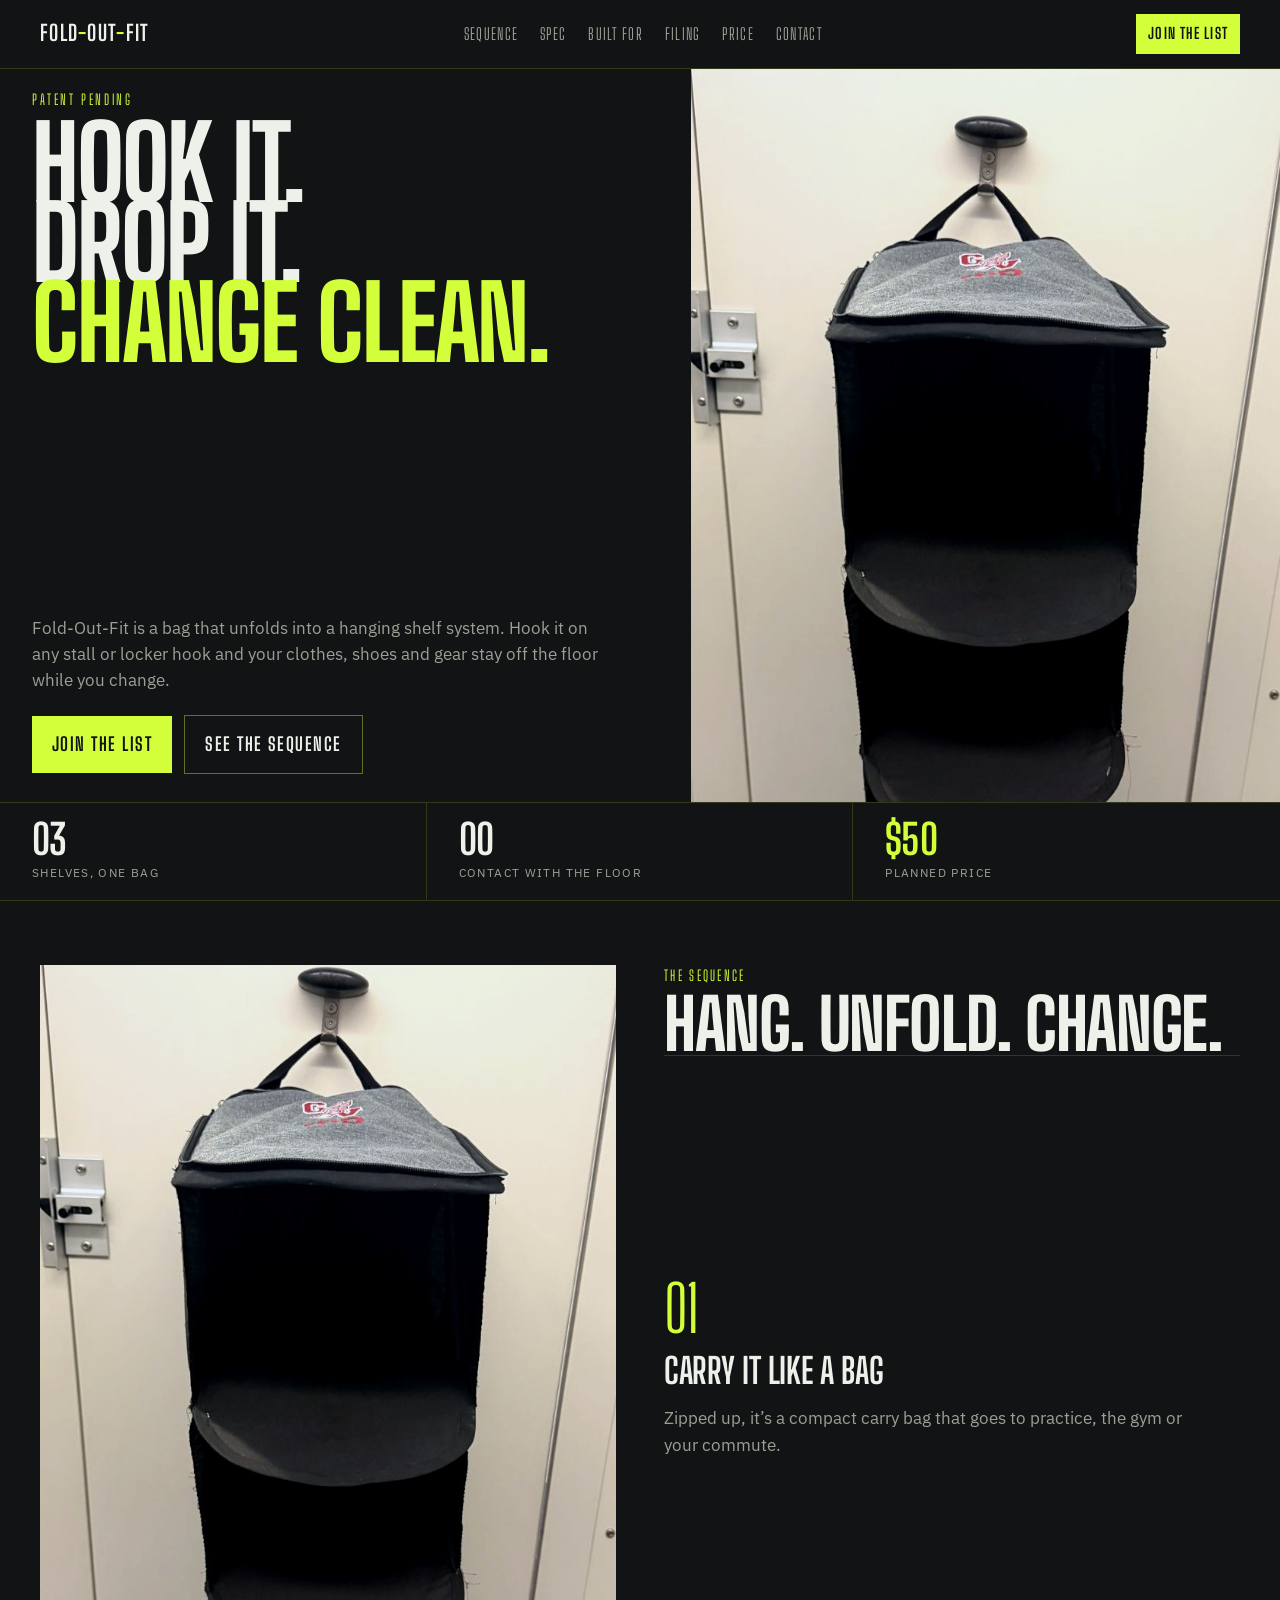
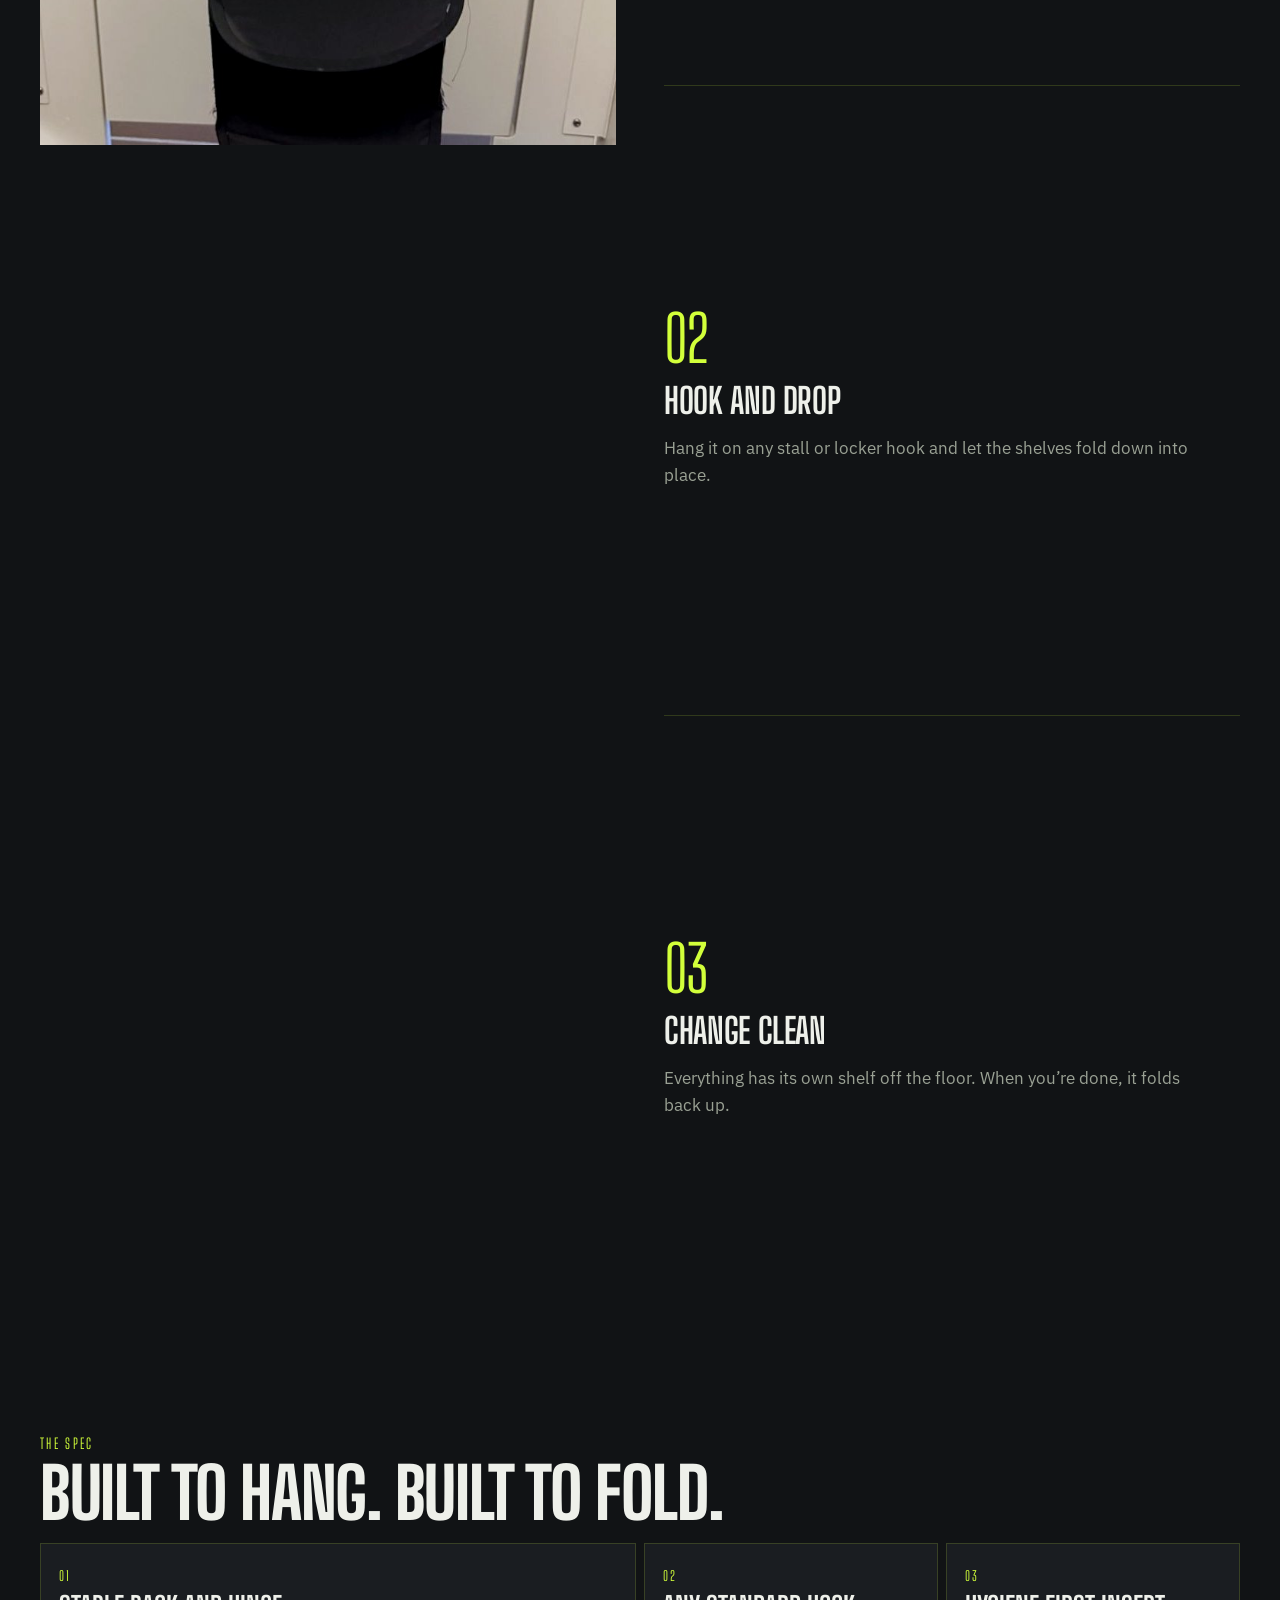
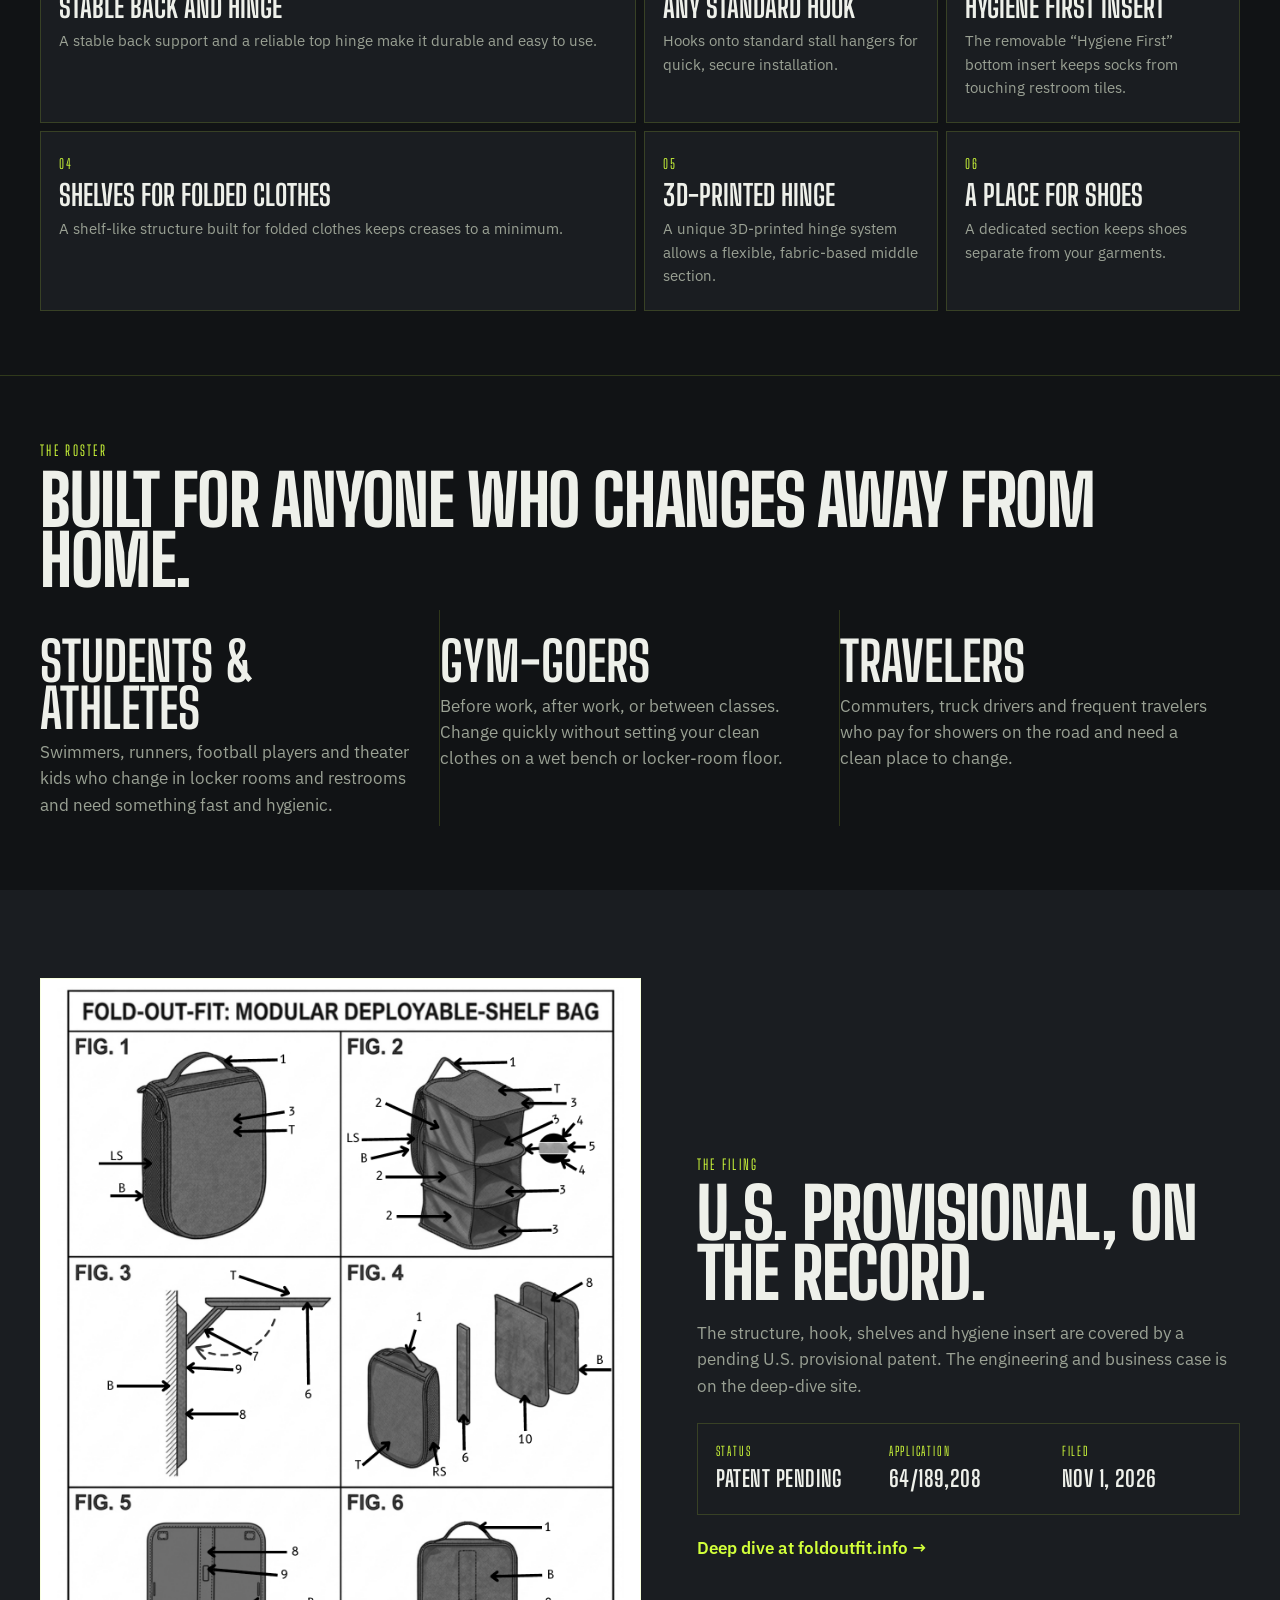
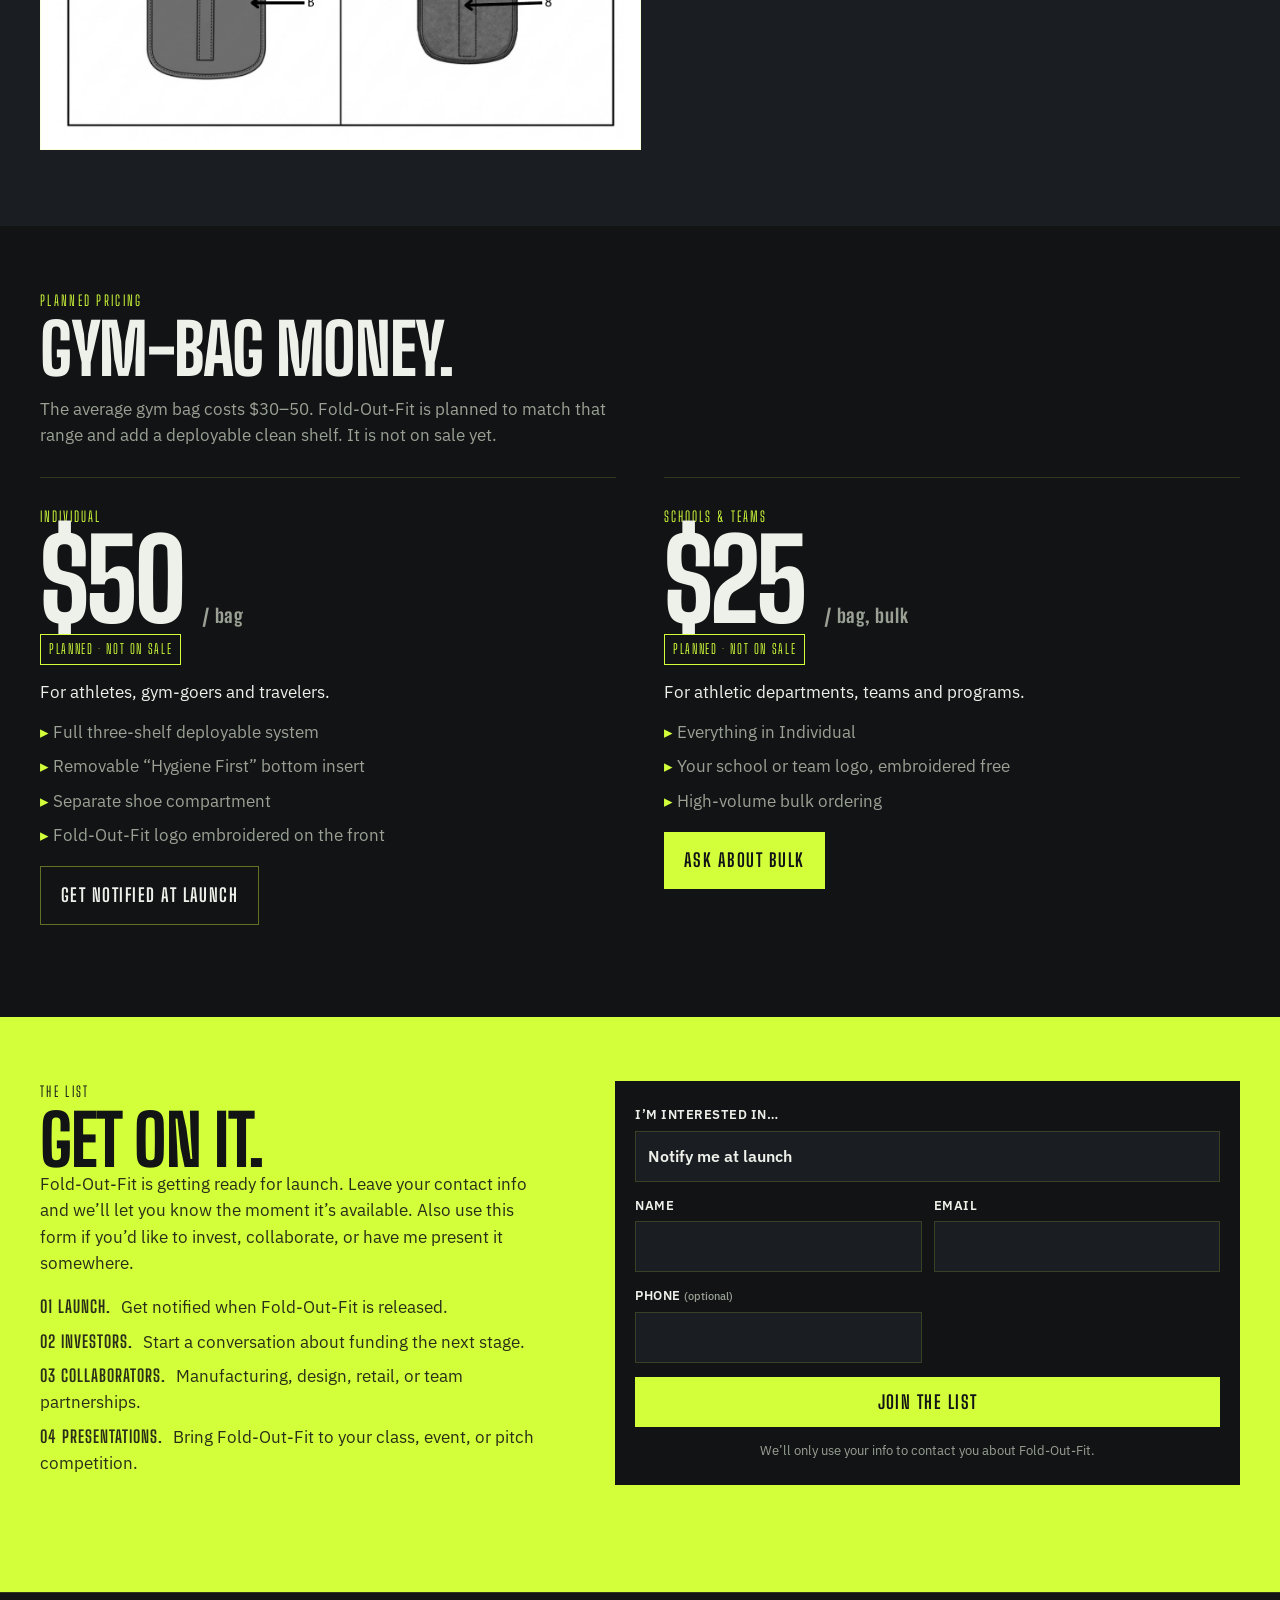
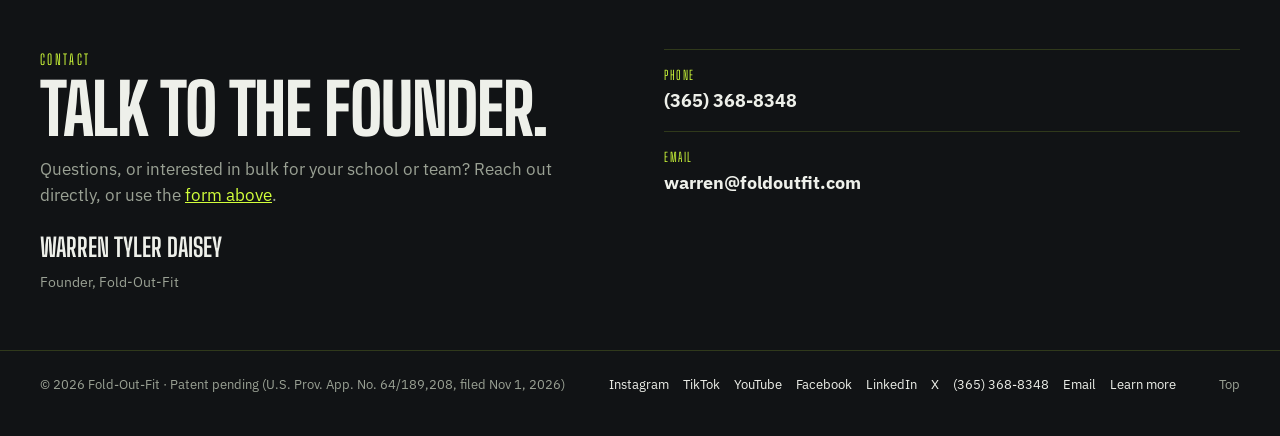
==== commit b50ddec4: "Preview concept B: athletic tech Fold-Out-Fit page A from-scratch graphite and electric-lime launch " ====
--- a/index.html
+++ b/index.html
@@ -6,7 +6,7 @@
 <title>Fold-Out-Fit | The bag that unfolds into a clean, hanging closet</title>
 <meta name="description" content="Fold-Out-Fit is a patent-pending bag (U.S. Prov. App. No. 64/189,208) that hooks on any stall or locker hook and unfolds into three shelves, so your clothes and shoes never touch the floor. Join the launch waitlist.">
 <link rel="canonical" href="https://foldoutfit.com/">
-<meta name="theme-color" content="#f4efe6">
+<meta name="theme-color" content="#111315">
 <link rel="icon" href="favicon.svg" type="image/svg+xml">
 <link rel="apple-touch-icon" href="apple-touch-icon.png">
 <meta property="og:type" content="website">
@@ -32,163 +32,143 @@
 </script>
 <link rel="preconnect" href="https://fonts.googleapis.com">
 <link rel="preconnect" href="https://fonts.gstatic.com" crossorigin>
-<link href="https://fonts.googleapis.com/css2?family=Figtree:ital,wght@0,400;0,500;0,600;0,700;1,400&family=Fraunces:ital,opsz,wght@0,9..144,400;0,9..144,500;0,9..144,600;1,9..144,400;1,9..144,500&display=swap" rel="stylesheet">
-<link rel="preload" as="image" href="img/hook.jpg" fetchpriority="high">
+<link href="https://fonts.googleapis.com/css2?family=Big+Shoulders+Display:wght@700;800&family=IBM+Plex+Sans:wght@400;500;600;700&display=swap" rel="stylesheet">
+<link rel="preload" as="image" href="img/open.jpg" fetchpriority="high">
 <link rel="stylesheet" href="styles.css">
 </head>
 <body>
 <a class="skip" href="#main">Skip to content</a>
 
-<header class="masthead">
-  <div class="wrap">
-    <a class="wordmark" href="#top">Fold-<em>Out</em>-Fit</a>
+<header class="bar">
+  <div class="wrap">
+    <a class="brand" href="#top">Fold<span>-</span>Out<span>-</span>Fit</a>
     <nav aria-label="Main">
-      <ul class="nav-links" id="navList">
-        <li><a href="#brief">The brief</a></li>
-        <li><a href="#scenes">At the hook</a></li>
-        <li><a href="#motions">Three motions</a></li>
-        <li><a href="#filing">The filing</a></li>
-        <li><a href="#tariff">The price</a></li>
-        <li><a href="#write">Write to us</a></li>
+      <ul class="nav" id="navList">
+        <li><a href="#sequence">Sequence</a></li>
+        <li><a href="#spec">Spec</a></li>
+        <li><a href="#built">Built for</a></li>
+        <li><a href="#filing">Filing</a></li>
+        <li><a href="#price">Price</a></li>
+        <li><a href="#contact">Contact</a></li>
       </ul>
     </nav>
-    <a class="nav-list" href="#notify">The list</a>
+    <a class="join-link" href="#notify">Join the list</a>
     <button class="menu-btn" id="menuBtn" type="button" aria-label="Open menu" aria-expanded="false" aria-controls="navList">☰</button>
   </div>
 </header>
 
 <main id="main">
-<header class="cover" id="top">
-  <div class="wrap cover-title rise">
-    <p class="issue">Patent pending · A note from the hook</p>
-    <h1>A clean closet, <em>hanging in the stall.</em></h1>
-  </div>
-  <figure class="cover-photo rise">
-    <img src="img/hook.jpg" width="798" height="1232" alt="Fold-Out-Fit unfolded into a three-shelf organizer, hanging on a restroom stall door hook" fetchpriority="high">
-    <figcaption class="cover-cap wrap">Unfolded on a standard stall hook.</figcaption>
+<section class="lockup" id="top">
+  <div class="wrap lockup-grid">
+    <div class="lockup-type rise">
+      <p class="kicker">Patent pending</p>
+      <h1>Hook it.<br>Drop it.<br><span class="lime">Change<br class="mbr"> clean.</span></h1>
+    </div>
+    <div class="lockup-aside rise">
+      <p class="lockup-lead">Fold-Out-Fit is a bag that unfolds into a hanging shelf system. Hook it on any stall or locker hook and your clothes, shoes and gear stay off the floor while you change.</p>
+      <div class="actions">
+        <a class="btn" href="#notify">Join the list</a>
+        <a class="btn ghost" href="#sequence">See the sequence</a>
+      </div>
+    </div>
+  </div>
+  <figure class="lockup-shot rise">
+    <img src="img/open.jpg" width="756" height="1232" alt="Fold-Out-Fit unfolded into a three-shelf organizer, hanging on a restroom stall door hook" fetchpriority="high">
   </figure>
-  <div class="wrap cover-lede-row rise">
-    <p class="cover-lede">Fold-Out-Fit is a bag that unfolds into a hanging shelf system. Hook it on any stall or locker hook and your clothes, shoes and gear stay off the floor while you change.</p>
+  <div class="specs" aria-label="Product facts">
+    <div class="spec"><b>03</b><span>Shelves, one bag</span></div>
+    <div class="spec"><b>00</b><span>Contact with the floor</span></div>
+    <div class="spec"><b class="lime">$50</b><span>Planned price</span></div>
+  </div>
+</section>
+
+<section class="sequence" id="sequence">
+  <div class="wrap sequence-grid">
+    <div class="seq-visual" id="seqVisual">
+      <img id="seqShot" src="img/pack.jpg" width="756" height="1204" alt="Fold-Out-Fit folded closed as a compact gray bag hanging on a wall hook">
+    </div>
     <div>
-      <div class="cover-actions">
-        <a class="btn" href="#notify">Join the waitlist</a>
-        <a class="text-link" href="#scenes">See it at the hook</a>
-      </div>
-      <p class="cover-meta"><span>Three shelves, one bag</span><span>Off the floor</span><span>Planned price $50</span></p>
-    </div>
-  </div>
-</header>
-
-<article class="brief" id="brief">
-  <div class="wrap brief-grid">
-    <div>
-      <p class="eyebrow">The brief</p>
-      <h2 class="rise">The balancing act nobody asked for.</h2>
-    </div>
-    <div class="prose rise">
-      <p>Public restrooms and locker rooms almost never give you a clean surface to change on. So everyone improvises: clean clothes bunched in one hand, a bag sliding onto a wet bench, a one-footed dance to keep socks off the tile.</p>
-      <p class="pull">“So everyone improvises.”</p>
-      <p>Standard bags don’t help much either. They get messy fast, mixing what you just wore with what you meant to keep clean. Fold-Out-Fit was designed for that exact moment — a closet you can hang on the hook that’s already there.</p>
-    </div>
-  </div>
-  <div class="wrap">
-    <div class="notes rise">
-      <div class="note"><b>89%</b><p>of surfaces harbor dangerous bacteria</p><small>Tehran public restroom study, Journal of Family Medicine, 2020</small></div>
-      <div class="note"><b>50%</b><p>of fecal particles travel past the toilet bowl and into the air</p><small>AIP Publishing</small></div>
-      <div class="note"><b>80%</b><p>of Americans are concerned with cleanliness</p><small>Bradley Corp. Healthy Handwashing Survey, 2024</small></div>
-    </div>
-  </div>
-</article>
-
-<section class="scenes" id="scenes" aria-label="Fold-Out-Fit photographed at the hook">
-  <p class="eyebrow">At the hook · scroll sideways</p>
-  <div class="scenes-track">
-    <figure>
-      <img src="img/carry.jpg" width="798" height="1218" alt="Fold-Out-Fit folded closed as a compact gray bag hanging on a wall hook" loading="lazy">
-      <figcaption><strong>Carried like a bag.</strong> Zipped up, it goes to practice, the gym, or the commute.</figcaption>
-    </figure>
-    <figure>
-      <img src="img/drop.jpg" width="882" height="1260" alt="Side view of Fold-Out-Fit unfolded on a stall hook showing shelves" loading="lazy">
-      <figcaption><strong>Hooked, then dropped.</strong> Hang it on any stall or locker hook and the shelves fold down.</figcaption>
-    </figure>
-    <figure>
-      <img src="img/hook.jpg" width="798" height="1232" alt="Front view of Fold-Out-Fit fully deployed with three shelves" loading="lazy">
-      <figcaption><strong>A closet, hung.</strong> Folded clothes up top, shoes kept separate at the bottom, nothing on the tile.</figcaption>
-    </figure>
-  </div>
-</section>
-
-<section class="motions" id="motions">
-  <div class="wrap">
-    <p class="eyebrow">How it works</p>
-    <h2 class="rise">Three motions.</h2>
-    <div class="motions-list">
-      <div class="motion rise"><div class="n">First</div><h3>Carry it like a bag</h3><p>Zipped up, it’s a compact carry bag that goes to practice, the gym or your commute.</p></div>
-      <div class="motion rise"><div class="n">Then</div><h3>Hook and drop</h3><p>Hang it on any stall or locker hook and let the shelves fold down into place.</p></div>
-      <div class="motion rise"><div class="n">After that</div><h3>Change clean</h3><p>Everything has its own shelf off the floor. When you’re done, it folds back up.</p></div>
-    </div>
-  </div>
-</section>
-
-<section class="cast" id="cast">
-  <div class="wrap">
-    <p class="eyebrow">Who it’s for</p>
-    <h2 class="rise">Anyone who changes away from home.</h2>
-    <div class="cast-grid">
-      <div class="role rise"><h3>Students &amp; athletes</h3><p>Swimmers, runners, football players and theater kids who change in locker rooms and restrooms and need something fast and hygienic.</p></div>
-      <div class="role rise"><h3>Gym-goers</h3><p>Before work, after work, or between classes. Change quickly without setting your clean clothes on a wet bench or locker-room floor.</p></div>
-      <div class="role rise"><h3>Travelers</h3><p>Commuters, truck drivers and frequent travelers who pay for showers on the road and need a clean place to change.</p></div>
-    </div>
-  </div>
-</section>
-
-<section class="inventory" id="inventory">
-  <div class="wrap">
-    <p class="eyebrow">Inside the design</p>
-    <h2 class="rise">What it’s built with.</h2>
-    <ul class="stock">
-      <li class="rise"><h3>A stable back and hinge</h3><p>A stable back support and a reliable top hinge make it durable and easy to use.</p></li>
-      <li class="rise"><h3>A hook you already have</h3><p>Hooks onto standard stall hangers for quick, secure installation.</p></li>
-      <li class="rise"><h3>The Hygiene First insert</h3><p>The removable “Hygiene First” bottom insert keeps socks from touching restroom tiles.</p></li>
-      <li class="rise"><h3>Shelves for folded clothes</h3><p>A shelf-like structure built for folded clothes keeps creases to a minimum.</p></li>
-      <li class="rise"><h3>A 3D-printed hinge</h3><p>A unique 3D-printed hinge system allows a flexible, fabric-based middle section.</p></li>
-      <li class="rise"><h3>A place for shoes</h3><p>A dedicated section keeps shoes separate from your garments.</p></li>
-    </ul>
+      <p class="seq-label">The sequence</p>
+      <h2 class="rise">Hang. Unfold. Change.</h2>
+      <article class="step rise" data-src="img/pack.jpg" data-alt="Fold-Out-Fit folded closed as a compact gray bag hanging on a wall hook">
+        <div class="num">01</div>
+        <h3>Carry it like a bag</h3>
+        <p>Zipped up, it’s a compact carry bag that goes to practice, the gym or your commute.</p>
+      </article>
+      <article class="step rise" data-src="img/hang.jpg" data-alt="Side view of Fold-Out-Fit unfolded on a stall hook showing shelves">
+        <div class="num">02</div>
+        <h3>Hook and drop</h3>
+        <p>Hang it on any stall or locker hook and let the shelves fold down into place.</p>
+      </article>
+      <article class="step rise" data-src="img/open.jpg" data-alt="Front view of Fold-Out-Fit fully deployed with three shelves">
+        <div class="num">03</div>
+        <h3>Change clean</h3>
+        <p>Everything has its own shelf off the floor. When you’re done, it folds back up.</p>
+      </article>
+    </div>
+  </div>
+</section>
+
+<section class="bento-sec" id="spec">
+  <div class="wrap">
+    <div class="bento-head">
+      <p class="seq-label">The spec</p>
+      <h2 class="rise">Built to hang. Built to fold.</h2>
+    </div>
+    <div class="bento">
+      <article class="cell wide rise"><div class="tag">01</div><h3>Stable back and hinge</h3><p>A stable back support and a reliable top hinge make it durable and easy to use.</p></article>
+      <article class="cell rise"><div class="tag">02</div><h3>Any standard hook</h3><p>Hooks onto standard stall hangers for quick, secure installation.</p></article>
+      <article class="cell rise"><div class="tag">03</div><h3>Hygiene First insert</h3><p>The removable “Hygiene First” bottom insert keeps socks from touching restroom tiles.</p></article>
+      <article class="cell wide rise"><div class="tag">04</div><h3>Shelves for folded clothes</h3><p>A shelf-like structure built for folded clothes keeps creases to a minimum.</p></article>
+      <article class="cell rise"><div class="tag">05</div><h3>3D-printed hinge</h3><p>A unique 3D-printed hinge system allows a flexible, fabric-based middle section.</p></article>
+      <article class="cell rise"><div class="tag">06</div><h3>A place for shoes</h3><p>A dedicated section keeps shoes separate from your garments.</p></article>
+    </div>
+  </div>
+</section>
+
+<section class="built" id="built">
+  <div class="wrap">
+    <p class="seq-label">The roster</p>
+    <h2 class="rise">Built for anyone who changes away from home.</h2>
+    <div class="crew">
+      <article class="rise"><h3>Students &amp; athletes</h3><p>Swimmers, runners, football players and theater kids who change in locker rooms and restrooms and need something fast and hygienic.</p></article>
+      <article class="rise"><h3>Gym-goers</h3><p>Before work, after work, or between classes. Change quickly without setting your clean clothes on a wet bench or locker-room floor.</p></article>
+      <article class="rise"><h3>Travelers</h3><p>Commuters, truck drivers and frequent travelers who pay for showers on the road and need a clean place to change.</p></article>
+    </div>
   </div>
 </section>
 
 <section class="filing" id="filing">
   <div class="wrap filing-grid">
     <div>
-      <button type="button" class="figure-btn rise" id="drawOpen" aria-label="Enlarge patent drawings">
+      <button type="button" class="draw-btn rise" id="drawOpen" aria-label="Enlarge patent drawings">
         <img src="drawings.png" width="1360" height="1760" alt="Patent drawings of the Fold-Out-Fit bag and unfolding three-shelf system" loading="lazy">
       </button>
-      <p class="figure-label">Fig. 1–6. Patent drawings of the bag, hook, shelves and hygiene insert. Tap to enlarge.</p>
     </div>
     <div class="rise">
-      <p class="eyebrow">The filing</p>
-      <h2>Designed to hang. Built to fold.</h2>
-      <p class="figure-label" style="margin-top:18px">The structure, hook, shelves and hygiene insert are covered by a pending U.S. provisional patent. The engineering and business case lives on the deep-dive site.</p>
-      <div class="plate">
+      <p class="seq-label">The filing</p>
+      <h2>U.S. provisional, on the record.</h2>
+      <p class="lede" style="margin-top:16px;color:var(--mute)">The structure, hook, shelves and hygiene insert are covered by a pending U.S. provisional patent. The engineering and business case is on the deep-dive site.</p>
+      <div class="hud">
         <div><small>Status</small><b>Patent pending</b></div>
-        <div><small>U.S. provisional</small><b>App. No. 64/189,208</b></div>
-        <div><small>Filed</small><b>November 1, 2026</b></div>
-      </div>
-      <p style="margin-top:22px"><a class="text-link" href="https://foldoutfit.info">Read the deep dive at foldoutfit.info</a></p>
-    </div>
-  </div>
-</section>
-
-<section class="tariff" id="tariff">
-  <div class="wrap">
-    <p class="eyebrow">Planned pricing</p>
-    <h2 class="rise">The price of a gym bag.</h2>
+        <div><small>Application</small><b>64/189,208</b></div>
+        <div><small>Filed</small><b>Nov 1, 2026</b></div>
+      </div>
+      <p style="margin-top:20px"><a class="more" href="https://foldoutfit.info">Deep dive at foldoutfit.info →</a></p>
+    </div>
+  </div>
+</section>
+
+<section class="price" id="price">
+  <div class="wrap">
+    <p class="seq-label">Planned pricing</p>
+    <h2 class="rise">Gym-bag money.</h2>
     <p class="lede rise">The average gym bag costs $30–50. Fold-Out-Fit is planned to match that range and add a deployable clean shelf. It is not on sale yet.</p>
-    <div class="fares">
-      <div class="fare rise">
+    <div class="tickets">
+      <div class="ticket rise">
         <div class="who">Individual</div>
         <div class="amt">$50 <small>/ bag</small></div>
-        <p class="planned">Planned launch price · not yet on sale</p>
+        <div class="stamp">Planned · not on sale</div>
         <p>For athletes, gym-goers and travelers.</p>
         <ul>
           <li>Full three-shelf deployable system</li>
@@ -196,38 +176,38 @@
           <li>Separate shoe compartment</li>
           <li>Fold-Out-Fit logo embroidered on the front</li>
         </ul>
-        <a class="text-link" href="#notify" data-interest="Notify me at launch">Get notified at launch</a>
-      </div>
-      <div class="fare rise">
+        <a class="btn ghost" href="#notify" data-interest="Notify me at launch">Get notified at launch</a>
+      </div>
+      <div class="ticket rise">
         <div class="who">Schools &amp; teams</div>
         <div class="amt">$25 <small>/ bag, bulk</small></div>
-        <p class="planned">Planned bulk price · not yet on sale</p>
+        <div class="stamp">Planned · not on sale</div>
         <p>For athletic departments, teams and programs.</p>
         <ul>
           <li>Everything in Individual</li>
           <li>Your school or team logo, embroidered free</li>
           <li>High-volume bulk ordering</li>
         </ul>
-        <a class="text-link" href="#notify" data-interest="Collaborator">Ask about bulk</a>
-      </div>
-    </div>
-  </div>
-</section>
-
-<section class="letter" id="notify">
-  <div class="wrap letter-grid">
+        <a class="btn" href="#notify" data-interest="Collaborator">Ask about bulk</a>
+      </div>
+    </div>
+  </div>
+</section>
+
+<section class="signup" id="notify">
+  <div class="wrap signup-grid">
     <div>
-      <p class="eyebrow" id="write">An invitation</p>
-      <h2 class="rise">Be the first to know.</h2>
-      <p class="intro rise">Fold-Out-Fit is getting ready for launch. Leave your contact info and we’ll let you know the moment it’s available. Also use this form if you’d like to invest, collaborate, or have me present it somewhere.</p>
-      <div class="reasons rise">
-        <div><b>Launch updates.</b> Get notified when Fold-Out-Fit is released.</div>
-        <div><b>Investors.</b> Start a conversation about funding the next stage.</div>
-        <div><b>Collaborators.</b> Manufacturing, design, retail, or team partnerships.</div>
-        <div><b>Presentations.</b> Bring Fold-Out-Fit to your class, event, or pitch competition.</div>
-      </div>
-    </div>
-    <form class="letterform rise" id="fofForm" action="https://formspree.io/f/xbggprba" method="POST">
+      <p class="seq-label">The list</p>
+      <h2 class="rise">Get on it.</h2>
+      <p class="lede rise">Fold-Out-Fit is getting ready for launch. Leave your contact info and we’ll let you know the moment it’s available. Also use this form if you’d like to invest, collaborate, or have me present it somewhere.</p>
+      <div class="why rise">
+        <div><b>01 Launch.</b> Get notified when Fold-Out-Fit is released.</div>
+        <div><b>02 Investors.</b> Start a conversation about funding the next stage.</div>
+        <div><b>03 Collaborators.</b> Manufacturing, design, retail, or team partnerships.</div>
+        <div><b>04 Presentations.</b> Bring Fold-Out-Fit to your class, event, or pitch competition.</div>
+      </div>
+    </div>
+    <form class="gate rise" id="fofForm" action="https://formspree.io/f/xbggprba" method="POST">
       <label for="interest">I’m interested in…
         <select name="interest" id="interest">
           <option value="Notify me at launch" selected>Notify me at launch</option>
@@ -247,7 +227,7 @@
       <label class="opt" id="msgField" for="msg"><span id="msgLabel">Message</span><textarea name="message" id="msg"></textarea></label>
       <input type="hidden" name="_subject" id="subj" value="Fold-Out-Fit: Notify me at launch">
       <label class="hp" aria-hidden="true">Leave blank<input type="text" name="_gotcha" tabindex="-1" autocomplete="off"></label>
-      <button type="submit" class="btn" id="fofBtn">Join the waitlist</button>
+      <button type="submit" class="btn" id="fofBtn">Join the list</button>
       <div class="status" id="fofStatus" role="status" aria-live="polite"></div>
       <p class="fine">We’ll only use your info to contact you about Fold-Out-Fit.</p>
     </form>
@@ -256,24 +236,24 @@
 
 <section class="contact" id="contact">
   <div class="wrap contact-grid">
-    <div>
-      <p class="eyebrow">Correspondence</p>
-      <h2 class="rise">A line to the founder.</h2>
-      <p class="intro rise" style="margin-top:16px;max-width:32em;color:var(--ink-2)">Questions, or interested in bulk for your school or team? Reach out directly, or use the <a class="text-link" href="#notify" data-interest="Collaborator">form above</a>.</p>
-      <div class="founder rise">
+    <div class="rise">
+      <p class="seq-label">Contact</p>
+      <h2>Talk to the founder.</h2>
+      <p class="lede" style="margin-top:16px;color:var(--mute)">Questions, or interested in bulk for your school or team? Reach out directly, or use the <a href="#notify" data-interest="Collaborator" style="color:var(--lime)">form above</a>.</p>
+      <div class="whois" style="margin-top:20px">
         <b>Warren Tyler Daisey</b>
         <small>Founder, Fold-Out-Fit</small>
       </div>
     </div>
     <div class="rise">
-      <a class="c-link" href="tel:+13653688348"><small>Phone</small><b>(365) 368-8348</b></a>
-      <a class="c-link" href="mailto:warren@foldoutfit.com"><small>Email</small><b>warren@foldoutfit.com</b></a>
+      <a class="clink" href="tel:+13653688348"><small>Phone</small><b>(365) 368-8348</b></a>
+      <a class="clink" href="mailto:warren@foldoutfit.com"><small>Email</small><b>warren@foldoutfit.com</b></a>
     </div>
   </div>
 </section>
 </main>
 
-<footer class="colophon">
+<footer class="foot">
   <div class="wrap">
     <span>© 2026 Fold-Out-Fit · Patent pending (U.S. Prov. App. No. 64/189,208, filed Nov 1, 2026)</span>
     <div class="social">
@@ -287,11 +267,11 @@
       <a href="mailto:warren@foldoutfit.com">Email</a>
       <a href="https://foldoutfit.info">Learn more</a>
     </div>
-    <a class="top" href="#top">Back to top</a>
+    <a href="#top" style="text-decoration:none;color:var(--mute)">Top</a>
   </div>
 </footer>
 
-<div class="sticky-cta" id="stickyCta"><a class="btn" href="#notify">Join the waitlist</a></div>
+<div class="sticky-cta" id="stickyCta"><a class="btn" href="#notify">Join the list</a></div>
 
 <div class="lightbox" id="lb" role="dialog" aria-modal="true" aria-label="Patent drawings" hidden>
   <button type="button" class="lb-close" id="lbClose" aria-label="Close">×</button>
--- a/styles.css
+++ b/styles.css
@@ -1,344 +1,262 @@
-/* Fold-Out-Fit — Concept A: editorial / lifestyle
-   Written from scratch. Cream, sand, ink, terracotta. */
+/* Fold-Out-Fit — Concept B: athletic / tech. Graphite + electric lime. From scratch. */
 :root{
-  --cream:#f4efe6;
-  --paper:#faf7f1;
-  --sand:#e7d9c6;
-  --sand-2:#dccbb3;
-  --ink:#1a1612;
-  --ink-2:#3a332c;
-  --mute:#6d6358;
-  --rule:#d3c6b4;
-  --clay:#9a3d1e;
-  --clay-deep:#7a2e16;
-  --serif:"Fraunces", "Iowan Old Style", "Palatino Linotype", Georgia, serif;
-  --sans:"Figtree", "Helvetica Neue", system-ui, sans-serif;
-  --gutter:22px;
-  --max:1180px;
+  --bg:#111315;
+  --bg2:#1a1d21;
+  --panel:#23272c;
+  --line:rgba(210,255,58,.16);
+  --line-strong:rgba(210,255,58,.4);
+  --lime:#d2ff3a;
+  --lime-dim:#9fbf2a;
+  --paper:#eef0ea;
+  --mute:#9aa194;
+  --display:"Big Shoulders Display", "Arial Narrow", Impact, sans-serif;
+  --sans:"IBM Plex Sans", system-ui, sans-serif;
+  --gutter:20px;
+  --max:1200px;
 }
 *{box-sizing:border-box;margin:0;padding:0}
 html{scroll-behavior:smooth}
 body{
   font-family:var(--sans);
-  background:var(--cream);
-  color:var(--ink);
-  font-size:17px;
-  line-height:1.65;
+  background:var(--bg);
+  color:var(--paper);
+  font-size:16px;
+  line-height:1.55;
   -webkit-font-smoothing:antialiased;
-  background-image:url("img/paper.png");
-  background-size:160px;
 }
 img,video{display:block;max-width:100%;height:auto}
 a{color:inherit}
 .wrap{width:min(var(--max), calc(100% - 2*var(--gutter)));margin-inline:auto}
 
-/* a11y */
-.skip{position:absolute;left:16px;top:-48px;z-index:80;background:var(--clay);color:#fff;padding:10px 16px;font-weight:600;text-decoration:none}
+.skip{position:absolute;left:16px;top:-48px;z-index:80;background:var(--lime);color:var(--bg);padding:10px 16px;font-weight:700;text-decoration:none}
 .skip:focus{top:16px}
 :focus{outline:none}
-:focus-visible{outline:2px solid var(--clay);outline-offset:3px}
-
-/* nav */
-.masthead{
-  position:sticky;top:0;z-index:40;
-  background:rgba(244,239,230,.92);
-  border-bottom:1px solid var(--rule);
-}
-.masthead .wrap{
-  display:flex;align-items:center;justify-content:space-between;
-  min-height:64px;gap:16px;flex-wrap:wrap;
-}
-.wordmark{
-  font-family:var(--serif);
-  font-weight:500;
-  font-size:1.35rem;
-  letter-spacing:-.02em;
-  text-decoration:none;
-  color:var(--ink);
-}
-.wordmark em{font-style:italic;font-weight:400;color:var(--clay)}
-.nav-links{display:none;list-style:none}
-.nav-links a{text-decoration:none;font-size:.82rem;font-weight:600;letter-spacing:.12em;text-transform:uppercase;color:var(--ink-2)}
-.nav-links a:hover{color:var(--clay)}
-.nav-list{display:none;font-size:.82rem;font-weight:600;letter-spacing:.12em;text-transform:uppercase;text-decoration:none;border-bottom:1px solid var(--clay);padding-bottom:2px}
-.menu-btn{
-  display:inline-flex;align-items:center;justify-content:center;
-  width:42px;height:38px;background:transparent;border:1px solid var(--rule);
-  color:var(--ink);cursor:pointer;font-size:1.1rem;
-}
-.nav-links.open{
-  display:flex;flex-direction:column;gap:14px;width:100%;order:3;padding:8px 0 16px;
-}
-
-/* cover — full-width magazine masthead, not a two-column product split */
-.cover{padding:20px 0 56px;position:relative}
-.issue{
-  font-size:.72rem;font-weight:600;letter-spacing:.2em;text-transform:uppercase;
-  color:var(--clay);margin-bottom:14px;
-}
-.cover h1{
-  font-family:var(--serif);
-  font-weight:500;
-  font-size:clamp(2.7rem, 12vw, 4.2rem);
-  line-height:.92;
-  letter-spacing:-.03em;
-}
-.cover h1 em{font-style:italic;font-weight:400}
-.cover-title{padding-bottom:20px}
-.cover-photo{
-  margin:0 calc(-1 * var(--gutter));
-  overflow:hidden;
-}
-.cover-photo img{width:100%;height:min(56vh, 520px);object-fit:cover;object-position:50% 28%}
-.cover-cap{
-  font-size:.8rem;color:var(--mute);
-  padding:10px var(--gutter) 0;
-  font-style:italic;
-}
-.cover-lede{
-  margin-top:22px;
-  max-width:36em;
-  font-size:1.12rem;
-  color:var(--ink-2);
-}
-.cover-actions{display:flex;flex-wrap:wrap;gap:18px;align-items:center;margin-top:20px}
+:focus-visible{outline:2px solid var(--lime);outline-offset:3px}
+
+/* bar */
+.bar{
+  position:sticky;top:0;z-index:50;
+  background:var(--bg);
+  border-bottom:1px solid var(--line);
+}
+.bar .wrap{display:flex;align-items:center;justify-content:space-between;min-height:60px;gap:12px;flex-wrap:wrap}
+.brand{
+  font-family:var(--display);font-weight:700;font-size:1.35rem;
+  letter-spacing:.06em;text-decoration:none;text-transform:uppercase;
+}
+.brand span{color:var(--lime)}
+.nav{display:none;list-style:none}
+.nav a{text-decoration:none;font-family:var(--display);font-size:1rem;letter-spacing:.08em;text-transform:uppercase;color:var(--mute)}
+.nav a:hover{color:var(--lime)}
+.join-link{display:none}
+.menu-btn{display:inline-flex;align-items:center;justify-content:center;width:42px;height:38px;background:transparent;border:1px solid var(--line);color:var(--paper);cursor:pointer;font-size:1.1rem}
+.nav.open{display:flex;flex-direction:column;gap:12px;width:100%;order:3;padding:8px 0 14px}
+
+/* lockup hero */
+.lockup{padding:22px 0 0;min-height:auto;display:flex;flex-direction:column}
+.lockup-grid{display:contents}
+.lockup-type{order:1}
+.lockup-shot{order:2}
+.lockup-aside{order:3}
+.specs{order:4}
+.kicker{
+  font-family:var(--display);letter-spacing:.18em;text-transform:uppercase;
+  color:var(--lime);font-size:.9rem;margin-bottom:12px;
+}
+.lockup h1{
+  font-family:var(--display);font-weight:800;
+  font-size:clamp(3.4rem, 18vw, 5.4rem);
+  line-height:.78;letter-spacing:-.02em;text-transform:uppercase;
+}
+.lockup h1 .lime{color:var(--lime)}
+.lockup-lead{margin:20px 0 22px;max-width:34em;color:var(--mute);font-size:1.05rem}
+.actions{display:none}
+.mbr{display:none}
+@media (max-width:899px){h1 .mbr{display:block}}
+@media (min-width:900px){.actions{display:flex;flex-wrap:wrap;gap:12px;align-items:center} h1 .mbr{display:none}}
 .btn{
   display:inline-flex;align-items:center;justify-content:center;
-  background:var(--ink);color:var(--cream);
-  font-family:var(--sans);font-weight:600;font-size:.95rem;
-  padding:14px 22px;border:0;cursor:pointer;text-decoration:none;
-  transition:background .2s, transform .2s;
-}
-.btn:hover{background:var(--clay);transform:translateY(-1px)}
+  background:var(--lime);color:var(--bg);
+  font-family:var(--display);font-weight:700;font-size:1.15rem;
+  letter-spacing:.08em;text-transform:uppercase;
+  padding:14px 20px;border:0;cursor:pointer;text-decoration:none;
+  transition:transform .15s, background .15s, color .15s;
+}
+.btn:hover{transform:translateY(-2px);background:#e3ff6a}
+.btn.ghost{background:transparent;color:var(--paper);border:1px solid var(--line-strong)}
+.btn.ghost:hover{background:transparent;color:var(--lime);border-color:var(--lime);transform:none}
 .btn[disabled]{opacity:.6;cursor:wait;transform:none}
-.text-link{font-weight:600;color:var(--clay);text-decoration:none;border-bottom:1px solid currentColor}
-.text-link:hover{color:var(--clay-deep)}
-.cover-meta{margin-top:28px;font-size:.88rem;color:var(--mute);display:flex;flex-wrap:wrap;gap:8px 0}
-.cover-meta span{display:inline-flex;align-items:center}
-.cover-meta span+span::before{content:"·";margin:0 10px;color:var(--clay)}
-
-/* brief / problem — story, not cards */
-.brief{padding:72px 0;border-top:1px solid var(--rule)}
-.brief h2,.motions h2,.cast h2,.inventory h2,.filing h2,.tariff h2,.letter h2{
-  font-family:var(--serif);font-weight:500;
-  font-size:clamp(2.2rem, 8vw, 3.6rem);
-  line-height:1.02;letter-spacing:-.03em;
-}
-.eyebrow{
-  font-size:.72rem;font-weight:600;letter-spacing:.18em;text-transform:uppercase;
-  color:var(--clay);margin-bottom:12px;
-}
-.brief .prose{margin-top:20px;max-width:38em;color:var(--ink-2)}
-.pull{
-  font-family:var(--serif);font-style:italic;font-weight:400;
-  font-size:clamp(1.6rem, 5vw, 2.15rem);
-  line-height:1.25;letter-spacing:-.02em;
-  color:var(--ink);margin:32px 0;max-width:16ch;
-}
-.notes{margin-top:40px;display:grid;gap:24px;border-top:1px solid var(--rule);padding-top:28px}
-.note b{font-family:var(--serif);font-size:1.8rem;font-weight:500;display:block;letter-spacing:-.03em}
-.note p{margin-top:4px;color:var(--ink-2);font-size:.95rem}
-.note small{display:block;margin-top:8px;color:var(--mute);font-size:.75rem;line-height:1.4}
-
-/* horizontal photo story */
-.scenes{padding:32px 0 80px}
-.scenes .eyebrow{width:min(var(--max), calc(100% - 2*var(--gutter)));margin:0 auto 16px}
-.scenes-track{
-  display:flex;gap:18px;overflow-x:auto;scroll-snap-type:x mandatory;
-  scroll-padding-inline:var(--gutter);
-  padding:0 var(--gutter) 12px;
-  -webkit-overflow-scrolling:touch;
-}
-.scenes-track::-webkit-scrollbar{height:4px}
-.scenes-track::-webkit-scrollbar-thumb{background:var(--sand-2)}
-.scenes-track figure{
-  flex:0 0 min(82vw, 480px);
-  scroll-snap-align:start;
-}
-.scenes-track img{width:100%;aspect-ratio:3/4;object-fit:cover}
-.scenes-track figcaption{
-  margin-top:12px;
-  font-size:.82rem;color:var(--mute);
-}
-.scenes-track figcaption strong{
-  display:block;font-family:var(--serif);font-style:italic;font-weight:500;
-  font-size:1.15rem;color:var(--ink);margin-bottom:2px;
-}
-
-/* three motions */
-.motions{padding:72px 0;background:var(--sand);background-image:url("img/paper.png");background-size:160px}
-.motion{display:grid;gap:8px;padding:28px 0;border-bottom:1px solid var(--sand-2)}
-.motion:first-of-type{margin-top:20px;border-top:1px solid var(--sand-2)}
-.motion .n{font-family:var(--serif);font-style:italic;font-size:1.15rem;color:var(--clay)}
-.motion h3{font-family:var(--serif);font-weight:500;font-size:1.7rem;letter-spacing:-.02em}
-.motion p{color:var(--ink-2);max-width:36em}
-
-/* who */
-.cast{padding:72px 0}
-.cast-grid{display:grid;gap:0;margin-top:28px}
-.role{padding:24px 0;border-top:1px solid var(--rule)}
-.role h3{font-family:var(--serif);font-weight:500;font-size:1.5rem;margin-bottom:6px}
-.role p{color:var(--ink-2)}
-
-/* inventory of features */
-.inventory{padding:72px 0;background:var(--ink);color:var(--cream)}
-.inventory .eyebrow{color:#e2a289}
-.inventory h2{color:var(--paper)}
-.stock{margin-top:28px;border-top:1px solid rgba(244,239,230,.18)}
-.stock li{list-style:none;padding:20px 0;border-bottom:1px solid rgba(244,239,230,.18)}
-.stock h3{font-family:var(--serif);font-weight:500;font-size:1.35rem;margin-bottom:6px}
-.stock p{color:#d8cfc2;font-size:.98rem;max-width:36em}
-
-/* patent / filing */
-.filing{padding:72px 0}
-.figure-btn{
-  appearance:none;border:0;background:var(--paper);padding:12px;margin-top:24px;
-  width:100%;cursor:zoom-in;display:block;
-  box-shadow:0 1px 0 var(--rule);
-}
-.figure-btn img{width:100%;height:auto}
-.figure-label{
-  margin-top:14px;font-size:.88rem;color:var(--mute);max-width:40em;
-}
-.figure-label b{color:var(--ink);font-weight:600}
-.plate{margin-top:28px;display:grid;gap:16px;padding-top:20px;border-top:1px solid var(--rule)}
-.plate small{display:block;font-size:.68rem;letter-spacing:.16em;text-transform:uppercase;color:var(--mute);margin-bottom:4px}
-.plate b{font-family:var(--serif);font-weight:500;font-size:1.05rem}
-.lightbox{
-  position:fixed;inset:0;background:rgba(26,22,18,.94);
-  display:none;align-items:center;justify-content:center;z-index:90;padding:24px;cursor:zoom-out;
-}
+.lockup-shot{
+  margin:18px calc(-1 * var(--gutter)) 0;
+}
+.lockup-shot img{width:100%;height:42vh;object-fit:cover;object-position:50% 24%}
+
+/* ticker / specs */
+.specs{display:grid;grid-template-columns:repeat(3,1fr);border-top:1px solid var(--line);border-bottom:1px solid var(--line);margin-top:0}
+.spec{padding:18px var(--gutter);border-right:1px solid var(--line)}
+.spec:last-child{border-right:0}
+.spec b{font-family:var(--display);font-size:clamp(1.8rem, 8vw, 2.6rem);line-height:.9;display:block;letter-spacing:-.02em}
+.spec b.lime{color:var(--lime)}
+.spec span{display:block;margin-top:6px;font-size:.72rem;letter-spacing:.12em;text-transform:uppercase;color:var(--mute)}
+
+/* sequence */
+.sequence{padding:64px 0}
+.seq-label{font-family:var(--display);letter-spacing:.16em;text-transform:uppercase;color:var(--lime);font-size:.9rem;margin-bottom:8px}
+.sequence h2,.bento-head h2,.built h2,.filing h2,.price h2,.signup h2,.contact h2{
+  font-family:var(--display);font-weight:800;text-transform:uppercase;
+  font-size:clamp(2.6rem, 12vw, 4.4rem);line-height:.85;letter-spacing:-.02em;
+}
+.seq-visual{margin:24px 0}
+.seq-visual img{width:100%;aspect-ratio:3/4;object-fit:cover;background:var(--bg2)}
+.seq-visual video{width:100%;aspect-ratio:16/9;object-fit:cover;background:#000}
+.step{padding:36px 0;border-top:1px solid var(--line)}
+.step .num{font-family:var(--display);font-size:4rem;line-height:.8;color:var(--lime);letter-spacing:-.03em}
+.step h3{font-family:var(--display);font-size:2.2rem;text-transform:uppercase;margin:8px 0;letter-spacing:-.01em}
+.step p{color:var(--mute);max-width:32em}
+
+/* bento */
+.bento-sec{padding:24px 0 64px}
+.bento-head{margin-bottom:20px}
+.bento{display:grid;gap:8px}
+.cell{background:var(--bg2);border:1px solid var(--line);padding:22px 18px;min-height:140px}
+.cell .tag{font-family:var(--display);color:var(--lime);letter-spacing:.12em;text-transform:uppercase;font-size:.85rem;margin-bottom:8px}
+.cell h3{font-family:var(--display);font-size:1.8rem;text-transform:uppercase;line-height:.9;margin-bottom:8px}
+.cell p{color:var(--mute);font-size:.95rem}
+.cell.wide{min-height:180px}
+
+/* built for */
+.built{padding:64px 0;border-top:1px solid var(--line)}
+.crew{margin-top:20px}
+.crew article{padding:22px 0;border-top:1px solid var(--line)}
+.crew h3{font-family:var(--display);font-size:clamp(2rem, 10vw, 3.4rem);text-transform:uppercase;line-height:.85;margin-bottom:8px}
+.crew p{color:var(--mute);max-width:34em}
+
+/* filing */
+.filing{padding:64px 0;background:var(--bg2)}
+.draw-btn{appearance:none;border:1px solid var(--line);background:#fff;padding:8px;width:100%;cursor:zoom-in;display:block;margin:24px 0 12px}
+.draw-btn img{width:100%;height:auto}
+.hud{display:grid;gap:14px;margin-top:24px;border:1px solid var(--line);padding:18px}
+.hud small{display:block;font-family:var(--display);letter-spacing:.14em;text-transform:uppercase;color:var(--lime);font-size:.8rem}
+.hud b{font-family:var(--display);font-size:1.4rem;letter-spacing:.02em;text-transform:uppercase}
+.more{color:var(--lime);font-weight:600;text-decoration:none}
+.more:hover{text-decoration:underline}
+.lightbox{position:fixed;inset:0;background:rgba(0,0,0,.94);display:none;align-items:center;justify-content:center;z-index:90;padding:24px;cursor:zoom-out}
 .lightbox.on{display:flex}
 .lightbox img{max-height:94vh;width:auto;max-width:100%;background:#fff;cursor:default}
-.lightbox .lb-close{
-  position:absolute;top:16px;right:16px;width:44px;height:44px;
-  background:transparent;border:1px solid #fff;color:#fff;cursor:pointer;font-size:1.4rem;
-}
-
-/* pricing as a tariff / menu */
-.tariff{padding:72px 0;background:var(--sand);background-image:url("img/paper.png");background-size:160px}
-.tariff .lede{margin:16px 0 32px;max-width:36em;color:var(--ink-2)}
-.fare{padding:28px 0;border-top:1px solid var(--sand-2)}
-.fare .who{font-size:.72rem;font-weight:600;letter-spacing:.16em;text-transform:uppercase;color:var(--clay)}
-.fare .amt{font-family:var(--serif);font-weight:500;font-size:clamp(3.2rem, 12vw, 5.5rem);line-height:1;letter-spacing:-.04em;margin:6px 0}
-.fare .amt small{font-size:1.1rem;letter-spacing:0;color:var(--mute)}
-.planned{font-size:.78rem;letter-spacing:.12em;text-transform:uppercase;color:var(--mute);margin-bottom:12px}
-.fare ul{list-style:none;display:grid;gap:8px;margin:16px 0 20px;color:var(--ink-2)}
-.fare li::before{content:"— ";color:var(--clay)}
-
-/* letter / waitlist */
-.letter{padding:72px 0 96px}
-.letter .intro{margin:16px 0 28px;max-width:36em;color:var(--ink-2)}
-.reasons{display:grid;gap:10px;margin-bottom:32px;color:var(--ink-2)}
-.reasons b{color:var(--clay);font-weight:600;margin-right:6px}
-form.letterform{
-  background:var(--paper);
-  border:1px solid var(--rule);
-  padding:24px 20px;
-  display:grid;gap:16px;position:relative;
-}
-.letterform .row{display:grid;gap:14px}
-.letterform label{display:grid;gap:6px;font-size:.82rem;font-weight:600}
-.letterform small{font-weight:500;color:var(--mute)}
-.letterform input,.letterform select,.letterform textarea{
-  font:inherit;font-size:1rem;color:var(--ink);
-  background:var(--cream);border:1px solid var(--rule);
-  padding:12px 12px;width:100%;border-radius:0;
-  transition:border-color .15s, box-shadow .15s;
-}
-.letterform textarea{min-height:110px;resize:vertical}
-.letterform select{appearance:none;background-image:url("data:image/svg+xml,%3Csvg xmlns='http://www.w3.org/2000/svg' viewBox='0 0 24 24' fill='none' stroke='%239a3d1e' stroke-width='2'%3E%3Cpath d='M6 9l6 6 6-6'/%3E%3C/svg%3E");background-repeat:no-repeat;background-position:right 12px center;background-size:16px;padding-right:36px;cursor:pointer}
-.letterform input:focus,.letterform select:focus,.letterform textarea:focus{border-color:var(--clay);box-shadow:0 0 0 3px rgba(154,61,30,.18);outline:none}
-.letterform .opt{display:none}
-.letterform .opt.on{display:grid}
-.letterform .hp{position:absolute;left:-9999px;width:1px;height:1px;overflow:hidden}
-.letterform .fine{font-size:.8rem;color:var(--mute);text-align:center}
-.letterform .status{display:none;padding:12px;font-size:.95rem}
-.letterform .status.ok{display:block;background:#efe3d6;color:#5a2a16}
-.letterform .status.err{display:block;background:#f3d6d0;color:#6a1c1c}
-
-/* contact + colophon */
-.contact{padding:0 0 72px}
-.contact-grid{display:grid;gap:24px}
-.founder{margin-top:20px}
-.founder b{display:block;font-family:var(--serif);font-size:1.25rem;font-weight:500}
-.founder small{color:var(--mute)}
-.c-link{display:block;padding:14px 0;border-top:1px solid var(--rule);text-decoration:none}
-.c-link small{display:block;font-size:.68rem;letter-spacing:.14em;text-transform:uppercase;color:var(--mute)}
-.c-link b{font-size:1.05rem}
-.colophon{border-top:1px solid var(--rule);padding:28px 0 48px;font-size:.85rem;color:var(--mute)}
-.colophon .wrap{display:flex;flex-direction:column;gap:14px}
-.social{display:flex;flex-wrap:wrap;gap:8px 16px}
-.social a{text-decoration:none;color:var(--ink-2)}
-.social a:hover{color:var(--clay)}
-.top{text-decoration:none}
-
-.sticky-cta{
-  display:flex;position:fixed;left:0;right:0;bottom:0;z-index:30;
-  padding:12px 16px calc(12px + env(safe-area-inset-bottom));
-  background:var(--ink);justify-content:center;
-}
-.sticky-cta .btn{width:100%;max-width:520px;background:var(--cream);color:var(--ink)}
-.sticky-cta .btn:hover{background:#fff;color:var(--ink)}
+.lightbox .lb-close{position:absolute;top:16px;right:16px;width:44px;height:44px;background:transparent;border:1px solid var(--lime);color:var(--lime);cursor:pointer;font-size:1.4rem}
+
+/* price */
+.price{padding:64px 0}
+.price .lede{margin:16px 0 28px;max-width:34em;color:var(--mute)}
+.ticket{padding:28px 0;border-top:1px solid var(--line)}
+.ticket .who{font-family:var(--display);letter-spacing:.14em;text-transform:uppercase;color:var(--lime);font-size:.9rem}
+.ticket .amt{font-family:var(--display);font-weight:800;font-size:clamp(4.4rem, 20vw, 7rem);line-height:.8;letter-spacing:-.04em;margin:8px 0}
+.ticket .amt small{font-size:1.2rem;letter-spacing:.04em;color:var(--mute)}
+.stamp{display:inline-block;border:1px solid var(--lime);color:var(--lime);font-family:var(--display);letter-spacing:.12em;text-transform:uppercase;padding:4px 8px;font-size:.85rem;margin-bottom:14px}
+.ticket ul{list-style:none;display:grid;gap:8px;margin:14px 0 18px;color:var(--mute)}
+.ticket li::before{content:"▸ ";color:var(--lime)}
+
+/* signup */
+.signup{padding:64px 0 88px;background:var(--lime);color:var(--bg)}
+.signup .kicker,.signup .seq-label{color:var(--bg)}
+.signup .lede,.signup .why{color:#2a2e18}
+.why{display:grid;gap:8px;margin:18px 0 28px}
+.why b{font-family:var(--display);letter-spacing:.06em;text-transform:uppercase;margin-right:6px}
+form.gate{display:grid;gap:14px;position:relative;background:var(--bg);color:var(--paper);padding:22px 18px;border:2px solid var(--bg)}
+.gate .row{display:grid;gap:12px}
+.gate label{display:grid;gap:6px;font-size:.8rem;font-weight:600;letter-spacing:.04em;text-transform:uppercase}
+.gate small{font-weight:500;letter-spacing:0;text-transform:none;color:var(--mute)}
+.gate input,.gate select,.gate textarea{
+  font:inherit;font-size:1rem;color:var(--paper);background:var(--bg2);
+  border:1px solid var(--line);padding:12px;width:100%;border-radius:0;
+}
+.gate textarea{min-height:110px;resize:vertical}
+.gate select{appearance:none;cursor:pointer}
+.gate input:focus,.gate select:focus,.gate textarea:focus{border-color:var(--lime);box-shadow:0 0 0 3px rgba(210,255,58,.25);outline:none}
+.gate .opt{display:none}
+.gate .opt.on{display:grid}
+.gate .hp{position:absolute;left:-9999px;width:1px;height:1px;overflow:hidden}
+.gate .fine{font-size:.8rem;color:var(--mute);text-align:center;text-transform:none;letter-spacing:0}
+.gate .status{display:none;padding:12px;font-size:.95rem}
+.gate .status.ok{display:block;background:#2a3310;color:var(--lime)}
+.gate .status.err{display:block;background:#3a1515;color:#ffb4b4}
+
+/* contact + foot */
+.contact{padding:56px 0;border-top:1px solid var(--line)}
+.whois b{font-family:var(--display);font-size:1.6rem;text-transform:uppercase;display:block}
+.whois small{color:var(--mute)}
+.clink{display:block;padding:16px 0;border-top:1px solid var(--line);text-decoration:none}
+.clink small{display:block;font-family:var(--display);letter-spacing:.12em;text-transform:uppercase;color:var(--lime);font-size:.8rem}
+.clink b{font-size:1.15rem}
+.foot{border-top:1px solid var(--line);padding:24px 0 40px;font-size:.82rem;color:var(--mute)}
+.foot .wrap{display:flex;flex-direction:column;gap:14px}
+.social{display:flex;flex-wrap:wrap;gap:8px 14px}
+.social a{text-decoration:none;color:var(--paper)}
+.social a:hover{color:var(--lime)}
+
+.sticky-cta{display:flex;position:fixed;left:0;right:0;bottom:0;z-index:40;padding:10px 16px calc(10px + env(safe-area-inset-bottom));background:var(--bg);border-top:1px solid var(--line);justify-content:center}
+.sticky-cta .btn{width:100%;max-width:520px}
 .sticky-cta.hide{display:none}
-body{padding-bottom:76px}
-
-/* motion */
-.rise{opacity:0;transform:translateY(18px);transition:opacity .8s ease,transform .8s ease}
+body{padding-bottom:72px}
+
+.rise{opacity:0;transform:translateY(16px);transition:opacity .7s ease,transform .7s ease}
 .rise.in{opacity:1;transform:none}
 @media (prefers-reduced-motion:reduce){
   .rise{opacity:1;transform:none;transition:none}
   html{scroll-behavior:auto}
   .btn:hover{transform:none}
-  .scenes-track{scroll-snap-type:none}
-}
-
-section,header.cover{scroll-margin-top:80px}
-
-/* desktop */
+}
+
+section,.lockup{scroll-margin-top:72px}
+
+@media (min-width:700px){
+  .specs{grid-template-columns:repeat(3,1fr)}
+  .bento{grid-template-columns:1fr 1fr}
+  .cell.wide{grid-column:span 2}
+}
+
 @media (min-width:900px){
-  :root{--gutter:40px}
-  body{padding-bottom:0;font-size:18px}
+  :root{--gutter:32px}
+  body{padding-bottom:0;font-size:17px}
   .sticky-cta,.menu-btn{display:none}
-  .masthead .wrap{min-height:76px;flex-wrap:nowrap}
-  .nav-links{display:flex;gap:28px}
-  .nav-list{display:inline}
-  .wordmark{font-size:1.55rem}
-
-  .cover{
-    padding:16px 0 48px;
-    display:grid;
-    grid-template-columns: 1fr 420px;
-    grid-template-areas: "title title" "lede photo";
-    column-gap: 56px;
-    row-gap: 0;
-    align-items: start;
+  .bar .wrap{min-height:68px;flex-wrap:nowrap}
+  .nav{display:flex;gap:22px}
+  .join-link{display:inline-flex;font-family:var(--display);font-weight:700;letter-spacing:.08em;text-transform:uppercase;text-decoration:none;background:var(--lime);color:var(--bg);padding:8px 12px;font-size:.95rem}
+  .lockup{
+    padding:0;display:grid;
+    grid-template-columns:1fr min(46vw, 640px);
+    grid-template-rows:1fr auto;
+    grid-template-areas:"copy photo" "specs specs";
+    height:calc(100svh - 68px);
+    max-height:calc(100svh - 68px);
+    min-height:0;
   }
-  .cover-title{grid-area:title;padding-bottom:18px;border-bottom:1px solid var(--rule);margin-bottom:24px}
-  .cover h1{font-size:clamp(3.6rem, 6.4vw, 5.8rem);max-width:20ch}
-   .cover-photo{grid-area:photo;margin:0;width:420px;margin-right:0;margin-left:0}
-  .cover-photo img{width:100%;height:auto;aspect-ratio:3/4;max-height:calc(100svh - 280px);object-fit:cover;object-position:50% 16%}
-  .cover-cap{padding:10px 0 0;width:auto;margin:0}
-  .cover-lede-row{grid-area:lede;display:block;padding:8px 0 28px;align-self:end}
-  .cover-lede,.cover-actions,.cover-meta{display:block}
-  .cover-lede{margin-top:0;font-size:1.2rem;max-width:28em}
-  .cover-actions{margin-top:22px}
-  .cover-lede-row > div{margin-top:0}
-
-  .brief-grid{display:grid;grid-template-columns:1fr 1fr;gap:64px;align-items:start}
-  .notes{grid-template-columns:repeat(3,1fr);gap:32px}
-  .scenes-track figure{flex-basis:min(42vw, 560px)}
-  .motions-list{margin-top:12px}
-  .cast-grid{grid-template-columns:repeat(3,1fr);gap:32px}
-  .role{border-top:0;border-left:1px solid var(--rule);padding:8px 0 8px 28px}
-  .role:first-child{border-left:0;padding-left:0}
-  .stock{display:grid;grid-template-columns:1fr 1fr;gap:0 48px}
-  .filing-grid{display:grid;grid-template-columns:1.1fr .9fr;gap:64px;align-items:center}
-  .plate{grid-template-columns:repeat(3,1fr)}
-  .fares{display:grid;grid-template-columns:1fr 1fr;gap:0 48px}
-  .letter-grid{display:grid;grid-template-columns:.9fr 1.1fr;gap:72px;align-items:start}
-  .letterform{padding:36px}
-  .letterform .row{grid-template-columns:1fr 1fr;gap:16px}
-  .contact-grid{grid-template-columns:1fr 1fr;gap:64px}
-  .colophon .wrap{flex-direction:row;justify-content:space-between;align-items:center}
-}
+  .lockup-type,.lockup-shot,.lockup-aside,.specs{order:unset}
+  .lockup h1{font-size:clamp(4.8rem, 8vw, 7.2rem)}
+  .lockup-grid{
+    grid-area:copy;display:flex;flex-direction:column;justify-content:space-between;
+    width:auto;margin:0;padding:20px 40px 28px 32px;max-width:none;min-height:0;height:auto;align-self:stretch;
+  }
+  .lockup-shot{grid-area:photo;margin:0;width:auto;left:auto;position:static;overflow:hidden;min-height:0;height:auto;align-self:stretch;z-index:0}
+  .specs{grid-area:specs;width:auto;background:var(--bg);z-index:1}
+  .lockup-shot img{width:100%;height:100%;min-height:0;object-fit:cover;object-position:50% 16%}
+  .sequence-grid{display:grid;grid-template-columns:1fr 1fr;gap:48px;align-items:start}
+  .seq-visual{position:sticky;top:84px;margin:0}
+  .seq-visual img{height:calc(100svh - 120px);aspect-ratio:auto}
+  .step{min-height:70vh;display:flex;flex-direction:column;justify-content:center}
+  .bento{grid-template-columns:repeat(4,1fr);grid-auto-rows:minmax(160px,auto)}
+  .cell{min-height:0}
+  .cell.wide{grid-column:span 2}
+  .cell.tall{grid-row:span 2}
+  .crew{display:grid;grid-template-columns:1fr 1fr 1fr;gap:0}
+  .crew article{padding:28px 24px 8px 0;border-top:0;border-right:1px solid var(--line)}
+  .crew article:last-child{border-right:0}
+  .filing-grid{display:grid;grid-template-columns:1.05fr .95fr;gap:56px;align-items:center}
+  .hud{grid-template-columns:repeat(3,1fr)}
+  .tickets{display:grid;grid-template-columns:1fr 1fr;gap:0 48px}
+  .signup-grid{display:grid;grid-template-columns:.9fr 1.1fr;gap:64px;align-items:start}
+  .gate{padding:32px}
+  .gate .row{grid-template-columns:1fr 1fr}
+  .contact-grid{display:grid;grid-template-columns:1fr 1fr;gap:48px}
+  .foot .wrap{flex-direction:row;justify-content:space-between;align-items:center}
+}
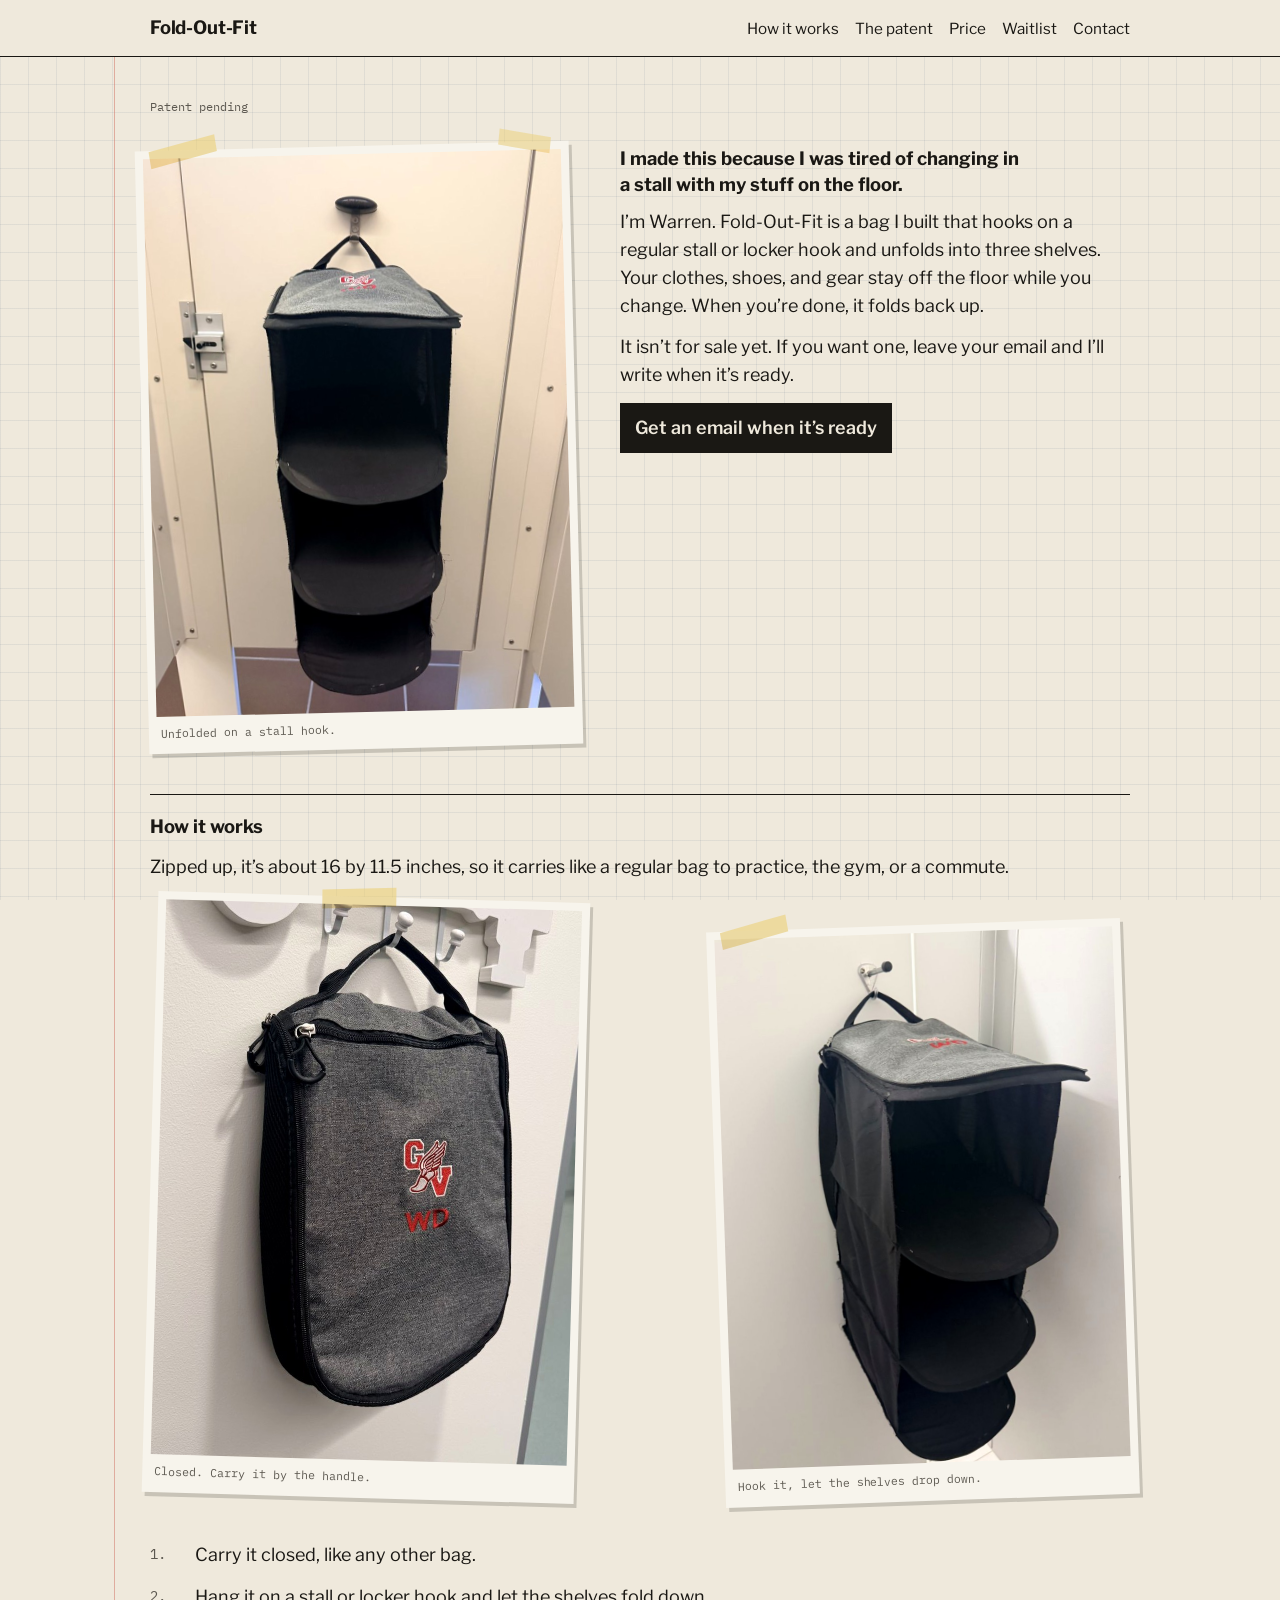
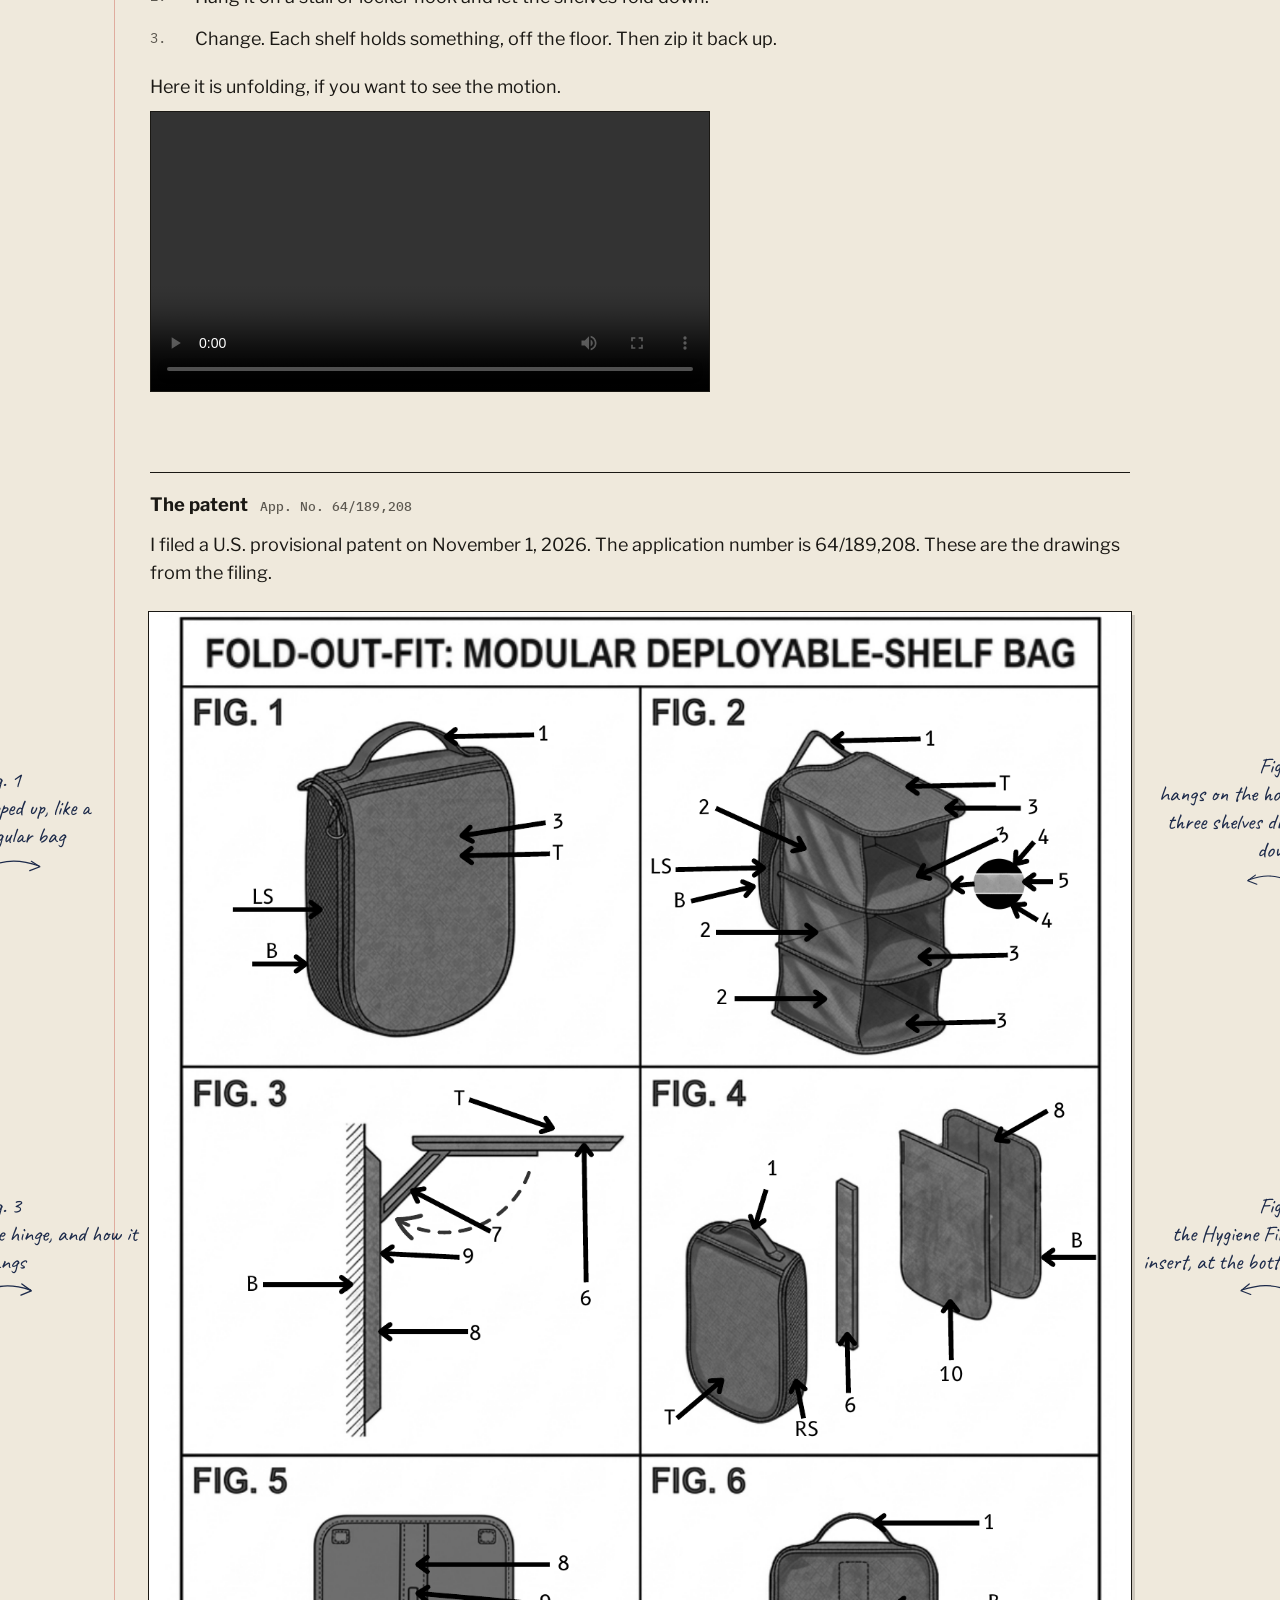
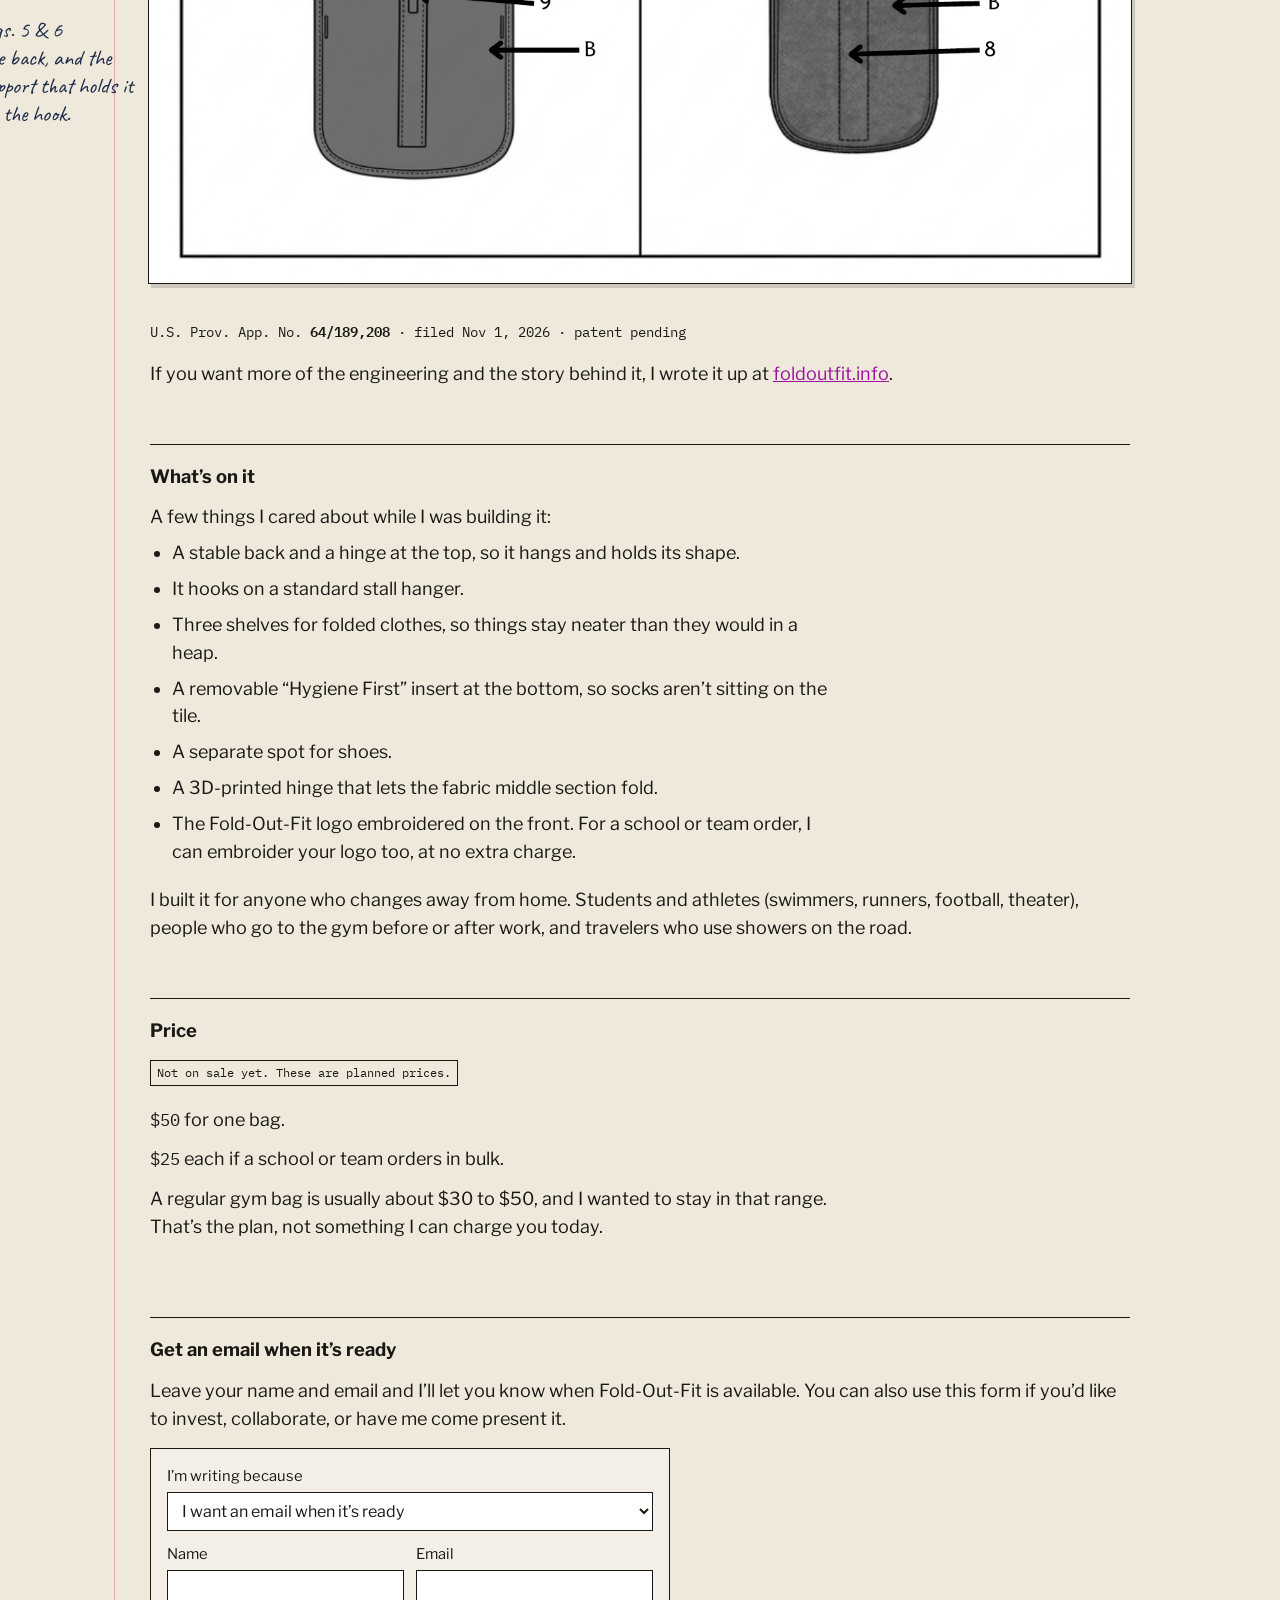
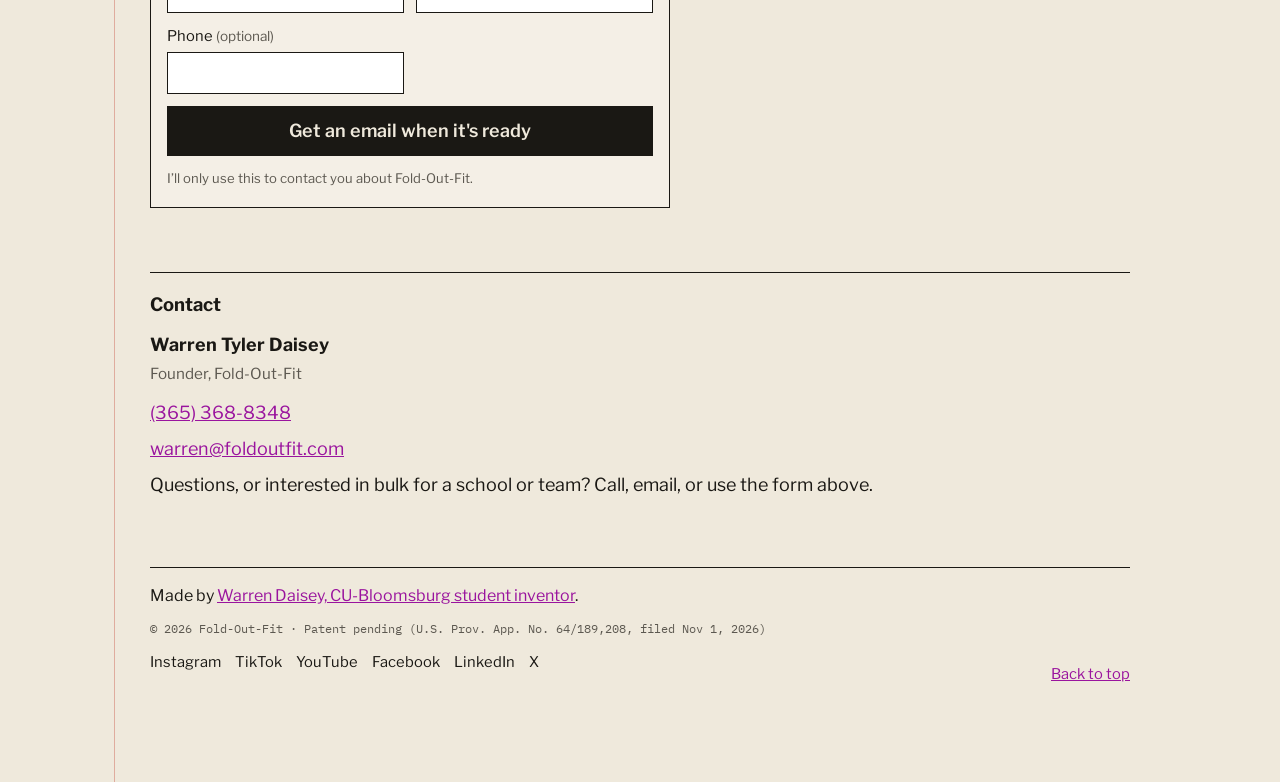
==== commit 07b72321: "Preview concept C: inventor's-notebook Fold-Out-Fit page A from-scratch first-person page in Warren'" ====
--- a/index.html
+++ b/index.html
@@ -6,7 +6,7 @@
 <title>Fold-Out-Fit | The bag that unfolds into a clean, hanging closet</title>
 <meta name="description" content="Fold-Out-Fit is a patent-pending bag (U.S. Prov. App. No. 64/189,208) that hooks on any stall or locker hook and unfolds into three shelves, so your clothes and shoes never touch the floor. Join the launch waitlist.">
 <link rel="canonical" href="https://foldoutfit.com/">
-<meta name="theme-color" content="#111315">
+<meta name="theme-color" content="#efe9dc">
 <link rel="icon" href="favicon.svg" type="image/svg+xml">
 <link rel="apple-touch-icon" href="apple-touch-icon.png">
 <meta property="og:type" content="website">
@@ -25,237 +25,207 @@
 <meta name="twitter:image:alt" content="Fold-Out-Fit unfolded into a three-shelf organizer on a stall hook">
 <script type="application/ld+json">
 {"@context":"https://schema.org","@graph":[
-  {"@type":"Organization","@id":"https://foldoutfit.com/#org","name":"Fold-Out-Fit","url":"https://foldoutfit.com/","email":"warren@foldoutfit.com","telephone":"+1-365-368-8348","founder":{"@type":"Person","name":"Warren Tyler Daisey"},"logo":"https://foldoutfit.com/apple-touch-icon.png","sameAs":["https://www.instagram.com/fold_out_fit/","https://www.tiktok.com/@foldoutfit","https://www.facebook.com/profile.php?id=61595972588469","https://www.linkedin.com/company/foldoutfit/","https://www.youtube.com/channel/UC7hKK4NZ58CgP8QDi2SP3aA","https://x.com/Fold_Out_Fit"]},
+  {"@type":"Organization","@id":"https://foldoutfit.com/#org","name":"Fold-Out-Fit","url":"https://foldoutfit.com/","email":"warren@foldoutfit.com","telephone":"+1-365-368-8348","founder":{"@type":"Person","name":"Warren Tyler Daisey","url":"https://warrendaisey.com"},"logo":"https://foldoutfit.com/apple-touch-icon.png","sameAs":["https://www.instagram.com/fold_out_fit/","https://www.tiktok.com/@foldoutfit","https://www.facebook.com/profile.php?id=61595972588469","https://www.linkedin.com/company/foldoutfit/","https://www.youtube.com/channel/UC7hKK4NZ58CgP8QDi2SP3aA","https://x.com/Fold_Out_Fit"]},
   {"@type":"WebSite","@id":"https://foldoutfit.com/#website","url":"https://foldoutfit.com/","name":"Fold-Out-Fit","publisher":{"@id":"https://foldoutfit.com/#org"}},
   {"@type":"Product","name":"Fold-Out-Fit","description":"A patent-pending bag that hooks on any stall or locker hook and unfolds into three shelves, so your clothes and shoes never touch the floor.","image":"https://foldoutfit.com/hero.jpg","brand":{"@id":"https://foldoutfit.com/#org"},"url":"https://foldoutfit.com/"}
 ]}
 </script>
 <link rel="preconnect" href="https://fonts.googleapis.com">
 <link rel="preconnect" href="https://fonts.gstatic.com" crossorigin>
-<link href="https://fonts.googleapis.com/css2?family=Big+Shoulders+Display:wght@700;800&family=IBM+Plex+Sans:wght@400;500;600;700&display=swap" rel="stylesheet">
-<link rel="preload" as="image" href="img/open.jpg" fetchpriority="high">
+<link href="https://fonts.googleapis.com/css2?family=Caveat:wght@500;600&family=IBM+Plex+Mono:wght@400;500;600&family=Libre+Franklin:ital,wght@0,400;0,500;0,600;0,700;1,400&display=swap" rel="stylesheet">
+<link rel="preload" as="image" href="img/stall.jpg" fetchpriority="high">
 <link rel="stylesheet" href="styles.css">
 </head>
 <body>
 <a class="skip" href="#main">Skip to content</a>
 
 <header class="bar">
-  <div class="wrap">
-    <a class="brand" href="#top">Fold<span>-</span>Out<span>-</span>Fit</a>
+  <div class="bar-inner">
+    <a class="wordmark" href="#top">Fold-Out-Fit</a>
     <nav aria-label="Main">
       <ul class="nav" id="navList">
-        <li><a href="#sequence">Sequence</a></li>
-        <li><a href="#spec">Spec</a></li>
-        <li><a href="#built">Built for</a></li>
-        <li><a href="#filing">Filing</a></li>
+        <li><a href="#how">How it works</a></li>
+        <li><a href="#patent">The patent</a></li>
         <li><a href="#price">Price</a></li>
+        <li><a href="#waitlist">Waitlist</a></li>
         <li><a href="#contact">Contact</a></li>
       </ul>
     </nav>
-    <a class="join-link" href="#notify">Join the list</a>
-    <button class="menu-btn" id="menuBtn" type="button" aria-label="Open menu" aria-expanded="false" aria-controls="navList">☰</button>
+    <button class="menu-btn" id="menuBtn" type="button" aria-label="Open menu" aria-expanded="false" aria-controls="navList">Menu</button>
   </div>
 </header>
 
-<main id="main">
-<section class="lockup" id="top">
-  <div class="wrap lockup-grid">
-    <div class="lockup-type rise">
-      <p class="kicker">Patent pending</p>
-      <h1>Hook it.<br>Drop it.<br><span class="lime">Change<br class="mbr"> clean.</span></h1>
-    </div>
-    <div class="lockup-aside rise">
-      <p class="lockup-lead">Fold-Out-Fit is a bag that unfolds into a hanging shelf system. Hook it on any stall or locker hook and your clothes, shoes and gear stay off the floor while you change.</p>
-      <div class="actions">
-        <a class="btn" href="#notify">Join the list</a>
-        <a class="btn ghost" href="#sequence">See the sequence</a>
-      </div>
-    </div>
-  </div>
-  <figure class="lockup-shot rise">
-    <img src="img/open.jpg" width="756" height="1232" alt="Fold-Out-Fit unfolded into a three-shelf organizer, hanging on a restroom stall door hook" fetchpriority="high">
-  </figure>
-  <div class="specs" aria-label="Product facts">
-    <div class="spec"><b>03</b><span>Shelves, one bag</span></div>
-    <div class="spec"><b>00</b><span>Contact with the floor</span></div>
-    <div class="spec"><b class="lime">$50</b><span>Planned price</span></div>
-  </div>
-</section>
-
-<section class="sequence" id="sequence">
-  <div class="wrap sequence-grid">
-    <div class="seq-visual" id="seqVisual">
-      <img id="seqShot" src="img/pack.jpg" width="756" height="1204" alt="Fold-Out-Fit folded closed as a compact gray bag hanging on a wall hook">
-    </div>
-    <div>
-      <p class="seq-label">The sequence</p>
-      <h2 class="rise">Hang. Unfold. Change.</h2>
-      <article class="step rise" data-src="img/pack.jpg" data-alt="Fold-Out-Fit folded closed as a compact gray bag hanging on a wall hook">
-        <div class="num">01</div>
-        <h3>Carry it like a bag</h3>
-        <p>Zipped up, it’s a compact carry bag that goes to practice, the gym or your commute.</p>
-      </article>
-      <article class="step rise" data-src="img/hang.jpg" data-alt="Side view of Fold-Out-Fit unfolded on a stall hook showing shelves">
-        <div class="num">02</div>
-        <h3>Hook and drop</h3>
-        <p>Hang it on any stall or locker hook and let the shelves fold down into place.</p>
-      </article>
-      <article class="step rise" data-src="img/open.jpg" data-alt="Front view of Fold-Out-Fit fully deployed with three shelves">
-        <div class="num">03</div>
-        <h3>Change clean</h3>
-        <p>Everything has its own shelf off the floor. When you’re done, it folds back up.</p>
-      </article>
-    </div>
-  </div>
-</section>
-
-<section class="bento-sec" id="spec">
-  <div class="wrap">
-    <div class="bento-head">
-      <p class="seq-label">The spec</p>
-      <h2 class="rise">Built to hang. Built to fold.</h2>
-    </div>
-    <div class="bento">
-      <article class="cell wide rise"><div class="tag">01</div><h3>Stable back and hinge</h3><p>A stable back support and a reliable top hinge make it durable and easy to use.</p></article>
-      <article class="cell rise"><div class="tag">02</div><h3>Any standard hook</h3><p>Hooks onto standard stall hangers for quick, secure installation.</p></article>
-      <article class="cell rise"><div class="tag">03</div><h3>Hygiene First insert</h3><p>The removable “Hygiene First” bottom insert keeps socks from touching restroom tiles.</p></article>
-      <article class="cell wide rise"><div class="tag">04</div><h3>Shelves for folded clothes</h3><p>A shelf-like structure built for folded clothes keeps creases to a minimum.</p></article>
-      <article class="cell rise"><div class="tag">05</div><h3>3D-printed hinge</h3><p>A unique 3D-printed hinge system allows a flexible, fabric-based middle section.</p></article>
-      <article class="cell rise"><div class="tag">06</div><h3>A place for shoes</h3><p>A dedicated section keeps shoes separate from your garments.</p></article>
-    </div>
-  </div>
-</section>
-
-<section class="built" id="built">
-  <div class="wrap">
-    <p class="seq-label">The roster</p>
-    <h2 class="rise">Built for anyone who changes away from home.</h2>
-    <div class="crew">
-      <article class="rise"><h3>Students &amp; athletes</h3><p>Swimmers, runners, football players and theater kids who change in locker rooms and restrooms and need something fast and hygienic.</p></article>
-      <article class="rise"><h3>Gym-goers</h3><p>Before work, after work, or between classes. Change quickly without setting your clean clothes on a wet bench or locker-room floor.</p></article>
-      <article class="rise"><h3>Travelers</h3><p>Commuters, truck drivers and frequent travelers who pay for showers on the road and need a clean place to change.</p></article>
-    </div>
-  </div>
-</section>
-
-<section class="filing" id="filing">
-  <div class="wrap filing-grid">
-    <div>
-      <button type="button" class="draw-btn rise" id="drawOpen" aria-label="Enlarge patent drawings">
-        <img src="drawings.png" width="1360" height="1760" alt="Patent drawings of the Fold-Out-Fit bag and unfolding three-shelf system" loading="lazy">
-      </button>
-    </div>
-    <div class="rise">
-      <p class="seq-label">The filing</p>
-      <h2>U.S. provisional, on the record.</h2>
-      <p class="lede" style="margin-top:16px;color:var(--mute)">The structure, hook, shelves and hygiene insert are covered by a pending U.S. provisional patent. The engineering and business case is on the deep-dive site.</p>
-      <div class="hud">
-        <div><small>Status</small><b>Patent pending</b></div>
-        <div><small>Application</small><b>64/189,208</b></div>
-        <div><small>Filed</small><b>Nov 1, 2026</b></div>
-      </div>
-      <p style="margin-top:20px"><a class="more" href="https://foldoutfit.info">Deep dive at foldoutfit.info →</a></p>
-    </div>
-  </div>
-</section>
-
-<section class="price" id="price">
-  <div class="wrap">
-    <p class="seq-label">Planned pricing</p>
-    <h2 class="rise">Gym-bag money.</h2>
-    <p class="lede rise">The average gym bag costs $30–50. Fold-Out-Fit is planned to match that range and add a deployable clean shelf. It is not on sale yet.</p>
-    <div class="tickets">
-      <div class="ticket rise">
-        <div class="who">Individual</div>
-        <div class="amt">$50 <small>/ bag</small></div>
-        <div class="stamp">Planned · not on sale</div>
-        <p>For athletes, gym-goers and travelers.</p>
-        <ul>
-          <li>Full three-shelf deployable system</li>
-          <li>Removable “Hygiene First” bottom insert</li>
-          <li>Separate shoe compartment</li>
-          <li>Fold-Out-Fit logo embroidered on the front</li>
-        </ul>
-        <a class="btn ghost" href="#notify" data-interest="Notify me at launch">Get notified at launch</a>
-      </div>
-      <div class="ticket rise">
-        <div class="who">Schools &amp; teams</div>
-        <div class="amt">$25 <small>/ bag, bulk</small></div>
-        <div class="stamp">Planned · not on sale</div>
-        <p>For athletic departments, teams and programs.</p>
-        <ul>
-          <li>Everything in Individual</li>
-          <li>Your school or team logo, embroidered free</li>
-          <li>High-volume bulk ordering</li>
-        </ul>
-        <a class="btn" href="#notify" data-interest="Collaborator">Ask about bulk</a>
-      </div>
-    </div>
-  </div>
-</section>
-
-<section class="signup" id="notify">
-  <div class="wrap signup-grid">
-    <div>
-      <p class="seq-label">The list</p>
-      <h2 class="rise">Get on it.</h2>
-      <p class="lede rise">Fold-Out-Fit is getting ready for launch. Leave your contact info and we’ll let you know the moment it’s available. Also use this form if you’d like to invest, collaborate, or have me present it somewhere.</p>
-      <div class="why rise">
-        <div><b>01 Launch.</b> Get notified when Fold-Out-Fit is released.</div>
-        <div><b>02 Investors.</b> Start a conversation about funding the next stage.</div>
-        <div><b>03 Collaborators.</b> Manufacturing, design, retail, or team partnerships.</div>
-        <div><b>04 Presentations.</b> Bring Fold-Out-Fit to your class, event, or pitch competition.</div>
-      </div>
-    </div>
-    <form class="gate rise" id="fofForm" action="https://formspree.io/f/xbggprba" method="POST">
-      <label for="interest">I’m interested in…
-        <select name="interest" id="interest">
-          <option value="Notify me at launch" selected>Notify me at launch</option>
-          <option value="Potential investor">Potential investor</option>
-          <option value="Collaborator">Collaborating on Fold-Out-Fit</option>
-          <option value="Presentation request">Presentation request</option>
-        </select>
-      </label>
-      <div class="row">
-        <label for="name">Name<input type="text" id="name" name="name" autocomplete="name" required></label>
-        <label for="email">Email<input type="email" id="email" name="email" autocomplete="email" required></label>
-      </div>
-      <div class="row">
-        <label for="phone"><span>Phone <small>(optional)</small></span><input type="tel" id="phone" name="phone" autocomplete="tel"></label>
-        <label class="opt" id="orgField" for="organization"><span id="orgLabel">Organization</span><input type="text" id="organization" name="organization" autocomplete="organization"></label>
-      </div>
-      <label class="opt" id="msgField" for="msg"><span id="msgLabel">Message</span><textarea name="message" id="msg"></textarea></label>
-      <input type="hidden" name="_subject" id="subj" value="Fold-Out-Fit: Notify me at launch">
-      <label class="hp" aria-hidden="true">Leave blank<input type="text" name="_gotcha" tabindex="-1" autocomplete="off"></label>
-      <button type="submit" class="btn" id="fofBtn">Join the list</button>
-      <div class="status" id="fofStatus" role="status" aria-live="polite"></div>
-      <p class="fine">We’ll only use your info to contact you about Fold-Out-Fit.</p>
-    </form>
-  </div>
+<main id="main" class="page">
+<article id="top">
+  <p class="kicker-plain">Patent pending</p>
+
+  <div class="intro">
+    <figure class="print">
+      <span class="tape a" aria-hidden="true"></span>
+      <span class="tape b" aria-hidden="true"></span>
+      <img src="img/stall.jpg" width="843" height="1200" alt="Fold-Out-Fit unfolded into a three-shelf organizer, hanging on a restroom stall door hook" fetchpriority="high">
+      <figcaption>Unfolded on a stall hook.</figcaption>
+    </figure>
+
+    <div class="prose">
+      <h1 class="lede">I made this because I was tired of changing in a stall with my stuff on the floor.</h1>
+      <p>I&rsquo;m Warren. Fold-Out-Fit is a bag I built that hooks on a regular stall or locker hook and unfolds into three shelves. Your clothes, shoes, and gear stay off the floor while you change. When you&rsquo;re done, it folds back up.</p>
+      <p>It isn&rsquo;t for sale yet. If you want one, leave your email and I&rsquo;ll write when it&rsquo;s ready.</p>
+      <p><a class="btn" href="#waitlist">Get an email when it&rsquo;s ready</a></p>
+    </div>
+  </div>
+</article>
+
+<section id="how">
+  <h2>How it works</h2>
+  <p>Zipped up, it&rsquo;s about 16 by 11.5 inches, so it carries like a regular bag to practice, the gym, or a commute.</p>
+
+  <div class="shot-row">
+    <figure class="print">
+      <span class="tape c" aria-hidden="true"></span>
+      <img src="img/bag.jpg" width="800" height="1200" alt="Fold-Out-Fit folded closed as a compact gray bag hanging on a wall hook" loading="lazy">
+      <figcaption>Closed. Carry it by the handle.</figcaption>
+    </figure>
+    <figure class="print">
+      <span class="tape a" aria-hidden="true"></span>
+      <img src="img/open-side.jpg" width="862" height="1200" alt="Side view of Fold-Out-Fit unfolded on a stall hook, showing the hanging shelves" loading="lazy">
+      <figcaption>Hook it, let the shelves drop down.</figcaption>
+    </figure>
+  </div>
+
+  <ol class="steps">
+    <li><span class="n">1.</span><span>Carry it closed, like any other bag.</span></li>
+    <li><span class="n">2.</span><span>Hang it on a stall or locker hook and let the shelves fold down.</span></li>
+    <li><span class="n">3.</span><span>Change. Each shelf holds something, off the floor. Then zip it back up.</span></li>
+  </ol>
+
+  <p>Here it is unfolding, if you want to see the motion.</p>
+  <video class="clip" id="unfold" controls preload="metadata" playsinline>
+    <source src="unfold.mp4" type="video/mp4">
+    Sorry, your browser can&rsquo;t play this video.
+  </video>
+</section>
+
+<section id="patent">
+  <h2>The patent <span class="mono">App. No. 64/189,208</span></h2>
+  <p>I filed a U.S. provisional patent on November 1, 2026. The application number is 64/189,208. These are the drawings from the filing.</p>
+
+  <div class="sheet-wrap">
+    <button type="button" class="sheet-btn" id="drawOpen" aria-label="Enlarge the patent drawings">
+      <img src="drawings.png" width="1360" height="1760" alt="Patent drawings of the Fold-Out-Fit bag and unfolding three-shelf system, figures 1 through 6" loading="lazy">
+    </button>
+
+    <div class="notes desk" aria-hidden="true">
+      <p class="note n1">Fig. 1<br>zipped up, like a regular bag
+        <svg width="70" height="36" viewBox="0 0 70 36" fill="none">
+          <path d="M2 20 C 22 8, 44 10, 66 18" stroke="#1c2a4a" stroke-width="1.6" stroke-linecap="round"/>
+          <path d="M56 12 L 67 19 L 54 24" stroke="#1c2a4a" stroke-width="1.6" stroke-linecap="round" stroke-linejoin="round"/>
+        </svg>
+      </p>
+      <p class="note n2">Fig. 2<br>hangs on the hook. three shelves drop down.
+        <svg width="64" height="40" viewBox="0 0 64 40" fill="none">
+          <path d="M62 22 C 40 10, 22 14, 4 20" stroke="#1c2a4a" stroke-width="1.6" stroke-linecap="round"/>
+          <path d="M14 13 L 3 21 L 16 26" stroke="#1c2a4a" stroke-width="1.6" stroke-linecap="round" stroke-linejoin="round"/>
+        </svg>
+      </p>
+      <p class="note n3">Fig. 3<br>the hinge, and how it hangs
+        <svg width="58" height="28" viewBox="0 0 58 28" fill="none">
+          <path d="M2 16 C 18 6, 36 8, 54 14" stroke="#1c2a4a" stroke-width="1.6" stroke-linecap="round"/>
+          <path d="M44 7 L 55 15 L 43 20" stroke="#1c2a4a" stroke-width="1.6" stroke-linecap="round" stroke-linejoin="round"/>
+        </svg>
+      </p>
+      <p class="note n4">Fig. 4<br>the Hygiene First insert, at the bottom
+        <svg width="70" height="32" viewBox="0 0 70 32" fill="none">
+          <path d="M68 18 C 46 6, 24 10, 4 16" stroke="#1c2a4a" stroke-width="1.6" stroke-linecap="round"/>
+          <path d="M14 8 L 3 17 L 16 22" stroke="#1c2a4a" stroke-width="1.6" stroke-linecap="round" stroke-linejoin="round"/>
+        </svg>
+      </p>
+      <p class="note n5">Figs. 5&nbsp;&amp;&nbsp;6<br>the back, and the support that holds it on the hook.</p>
+    </div>
+  </div>
+
+  <div class="notes mobile">
+    <p class="note">Fig. 1. zipped up, like a regular bag.</p>
+    <p class="note">Fig. 2. hangs on the hook. three shelves drop down.</p>
+    <p class="note">Fig. 3. the hinge, and how it hangs.</p>
+    <p class="note">Fig. 4. the Hygiene First insert, at the bottom.</p>
+    <p class="note">Figs. 5 and 6. the back and the support that keeps it standing on the hook.</p>
+  </div>
+
+  <p class="patent-meta">U.S. Prov. App. No. <b>64/189,208</b> · filed Nov 1, 2026 · patent pending</p>
+  <p>If you want more of the engineering and the story behind it, I wrote it up at <a href="https://foldoutfit.info">foldoutfit.info</a>.</p>
+</section>
+
+<section id="inside">
+  <h2>What&rsquo;s on it</h2>
+  <p>A few things I cared about while I was building it:</p>
+  <ul class="plain-list">
+    <li>A stable back and a hinge at the top, so it hangs and holds its shape.</li>
+    <li>It hooks on a standard stall hanger.</li>
+    <li>Three shelves for folded clothes, so things stay neater than they would in a heap.</li>
+    <li>A removable &ldquo;Hygiene First&rdquo; insert at the bottom, so socks aren&rsquo;t sitting on the tile.</li>
+    <li>A separate spot for shoes.</li>
+    <li>A 3D-printed hinge that lets the fabric middle section fold.</li>
+    <li>The Fold-Out-Fit logo embroidered on the front. For a school or team order, I can embroider your logo too, at no extra charge.</li>
+  </ul>
+  <p>I built it for anyone who changes away from home. Students and athletes (swimmers, runners, football, theater), people who go to the gym before or after work, and travelers who use showers on the road.</p>
+</section>
+
+<section id="price">
+  <h2>Price</h2>
+  <p class="notyet">Not on sale yet. These are planned prices.</p>
+  <div class="prices">
+    <p><span class="amt">$50</span> for one bag.</p>
+    <p><span class="amt">$25</span> each if a school or team orders in bulk.</p>
+    <p>A regular gym bag is usually about $30 to $50, and I wanted to stay in that range. That&rsquo;s the plan, not something I can charge you today.</p>
+  </div>
+</section>
+
+<section id="waitlist">
+  <h2>Get an email when it&rsquo;s ready</h2>
+  <p>Leave your name and email and I&rsquo;ll let you know when Fold-Out-Fit is available. You can also use this form if you&rsquo;d like to invest, collaborate, or have me come present it.</p>
+
+  <form class="mail" id="fofForm" action="https://formspree.io/f/xbggprba" method="POST">
+    <label for="interest">I&rsquo;m writing because
+      <select name="interest" id="interest">
+        <option value="Notify me at launch" selected>I want an email when it&rsquo;s ready</option>
+        <option value="Potential investor">I&rsquo;m interested as an investor</option>
+        <option value="Collaborator">I want to collaborate</option>
+        <option value="Presentation request">I&rsquo;d like you to present it</option>
+      </select>
+    </label>
+    <div class="row">
+      <label for="name">Name<input type="text" id="name" name="name" autocomplete="name" required></label>
+      <label for="email">Email<input type="email" id="email" name="email" autocomplete="email" required></label>
+    </div>
+    <div class="row">
+      <label for="phone"><span>Phone <span class="hint">(optional)</span></span><input type="tel" id="phone" name="phone" autocomplete="tel"></label>
+      <label class="opt" id="orgField" for="organization">Organization<input type="text" id="organization" name="organization" autocomplete="organization"></label>
+    </div>
+    <label class="opt" id="msgField" for="msg">Message<textarea name="message" id="msg"></textarea></label>
+    <input type="hidden" name="_subject" id="subj" value="Fold-Out-Fit: Notify me at launch">
+    <label class="hp" aria-hidden="true">Leave blank<input type="text" name="_gotcha" tabindex="-1" autocomplete="off"></label>
+    <button type="submit" class="btn" id="fofBtn">Get an email when it&rsquo;s ready</button>
+    <div class="status" id="fofStatus" role="status" aria-live="polite"></div>
+    <p class="fine">I&rsquo;ll only use this to contact you about Fold-Out-Fit.</p>
+  </form>
 </section>
 
 <section class="contact" id="contact">
-  <div class="wrap contact-grid">
-    <div class="rise">
-      <p class="seq-label">Contact</p>
-      <h2>Talk to the founder.</h2>
-      <p class="lede" style="margin-top:16px;color:var(--mute)">Questions, or interested in bulk for your school or team? Reach out directly, or use the <a href="#notify" data-interest="Collaborator" style="color:var(--lime)">form above</a>.</p>
-      <div class="whois" style="margin-top:20px">
-        <b>Warren Tyler Daisey</b>
-        <small>Founder, Fold-Out-Fit</small>
-      </div>
-    </div>
-    <div class="rise">
-      <a class="clink" href="tel:+13653688348"><small>Phone</small><b>(365) 368-8348</b></a>
-      <a class="clink" href="mailto:warren@foldoutfit.com"><small>Email</small><b>warren@foldoutfit.com</b></a>
-    </div>
-  </div>
-</section>
-</main>
-
-<footer class="foot">
-  <div class="wrap">
-    <span>© 2026 Fold-Out-Fit · Patent pending (U.S. Prov. App. No. 64/189,208, filed Nov 1, 2026)</span>
+  <h2>Contact</h2>
+  <div class="who">
+    <b>Warren Tyler Daisey</b>
+    <span>Founder, Fold-Out-Fit</span>
+  </div>
+  <p><a href="tel:+13653688348">(365) 368-8348</a></p>
+  <p><a href="mailto:warren@foldoutfit.com">warren@foldoutfit.com</a></p>
+  <p>Questions, or interested in bulk for a school or team? Call, email, or use the form above.</p>
+</section>
+
+<footer class="colophon">
+  <p class="made">Made by <a href="https://warrendaisey.com">Warren Daisey, CU-Bloomsburg student inventor</a>.</p>
+  <p class="legal">© 2026 Fold-Out-Fit · Patent pending (U.S. Prov. App. No. 64/189,208, filed Nov 1, 2026)</p>
+  <div class="colophon-row">
     <div class="social">
       <a href="https://www.instagram.com/fold_out_fit/" rel="noopener" target="_blank">Instagram</a>
       <a href="https://www.tiktok.com/@foldoutfit" rel="noopener" target="_blank">TikTok</a>
@@ -263,19 +233,15 @@
       <a href="https://www.facebook.com/profile.php?id=61595972588469" rel="noopener" target="_blank">Facebook</a>
       <a href="https://www.linkedin.com/company/foldoutfit/" rel="noopener" target="_blank">LinkedIn</a>
       <a href="https://x.com/Fold_Out_Fit" rel="noopener" target="_blank">X</a>
-      <a href="tel:+13653688348">(365) 368-8348</a>
-      <a href="mailto:warren@foldoutfit.com">Email</a>
-      <a href="https://foldoutfit.info">Learn more</a>
-    </div>
-    <a href="#top" style="text-decoration:none;color:var(--mute)">Top</a>
+    </div>
+    <a href="#top">Back to top</a>
   </div>
 </footer>
-
-<div class="sticky-cta" id="stickyCta"><a class="btn" href="#notify">Join the list</a></div>
+</main>
 
 <div class="lightbox" id="lb" role="dialog" aria-modal="true" aria-label="Patent drawings" hidden>
   <button type="button" class="lb-close" id="lbClose" aria-label="Close">×</button>
-  <img src="drawings.png" width="1360" height="1760" alt="Patent drawings of the Fold-Out-Fit bag and unfolding three-shelf system">
+  <img src="drawings.png" width="1360" height="1760" alt="Patent drawings of the Fold-Out-Fit bag and unfolding three-shelf system, figures 1 through 6">
 </div>
 
 <script src="script.js"></script>
--- a/styles.css
+++ b/styles.css
@@ -1,262 +1,336 @@
-/* Fold-Out-Fit — Concept B: athletic / tech. Graphite + electric lime. From scratch. */
+/* Fold-Out-Fit — Concept C. Inventor's notebook. Written from scratch. */
 :root{
-  --bg:#111315;
-  --bg2:#1a1d21;
-  --panel:#23272c;
-  --line:rgba(210,255,58,.16);
-  --line-strong:rgba(210,255,58,.4);
-  --lime:#d2ff3a;
-  --lime-dim:#9fbf2a;
-  --paper:#eef0ea;
-  --mute:#9aa194;
-  --display:"Big Shoulders Display", "Arial Narrow", Impact, sans-serif;
-  --sans:"IBM Plex Sans", system-ui, sans-serif;
-  --gutter:20px;
-  --max:1200px;
+  --paper:#efe9dc;
+  --ink:#1a1814;
+  --mute:#5c5850;
+  --rule:#c9c0b0;
+  --grid:rgba(45,70,110,.08);
+  --magenta:#c51bcc;
+  --magenta-ink:#9a149e;
+  --tape:rgba(236,206,110,.55);
+  --print:#f7f4ec;
+  --sans:"Libre Franklin", "Helvetica Neue", Helvetica, Arial, sans-serif;
+  --mono:"IBM Plex Mono", "ui-monospace", Menlo, Consolas, monospace;
+  --hand:"Caveat", "Segoe Script", cursive;
+  --page:980px;
 }
 *{box-sizing:border-box;margin:0;padding:0}
-html{scroll-behavior:smooth}
+html{scroll-behavior:auto}
 body{
   font-family:var(--sans);
-  background:var(--bg);
-  color:var(--paper);
-  font-size:16px;
+  font-size:17px;
   line-height:1.55;
+  color:var(--ink);
+  background-color:var(--paper);
+  background-image:
+    linear-gradient(to right, var(--grid) 1px, transparent 1px),
+    linear-gradient(to bottom, var(--grid) 1px, transparent 1px);
+  background-size:28px 28px;
+  background-attachment:fixed;
   -webkit-font-smoothing:antialiased;
 }
 img,video{display:block;max-width:100%;height:auto}
-a{color:inherit}
-.wrap{width:min(var(--max), calc(100% - 2*var(--gutter)));margin-inline:auto}
-
-.skip{position:absolute;left:16px;top:-48px;z-index:80;background:var(--lime);color:var(--bg);padding:10px 16px;font-weight:700;text-decoration:none}
-.skip:focus{top:16px}
+a{color:var(--magenta-ink)}
+a:hover{text-decoration-thickness:2px}
 :focus{outline:none}
-:focus-visible{outline:2px solid var(--lime);outline-offset:3px}
-
-/* bar */
+:focus-visible{outline:2px solid var(--ink);outline-offset:3px}
+
+.skip{
+  position:absolute;left:12px;top:-48px;z-index:80;
+  background:var(--ink);color:var(--paper);padding:8px 12px;text-decoration:none;
+}
+.skip:focus{top:12px}
+
+/* top bar: paper, a ruled line, no glass */
 .bar{
-  position:sticky;top:0;z-index:50;
-  background:var(--bg);
-  border-bottom:1px solid var(--line);
-}
-.bar .wrap{display:flex;align-items:center;justify-content:space-between;min-height:60px;gap:12px;flex-wrap:wrap}
-.brand{
-  font-family:var(--display);font-weight:700;font-size:1.35rem;
-  letter-spacing:.06em;text-decoration:none;text-transform:uppercase;
-}
-.brand span{color:var(--lime)}
-.nav{display:none;list-style:none}
-.nav a{text-decoration:none;font-family:var(--display);font-size:1rem;letter-spacing:.08em;text-transform:uppercase;color:var(--mute)}
-.nav a:hover{color:var(--lime)}
-.join-link{display:none}
-.menu-btn{display:inline-flex;align-items:center;justify-content:center;width:42px;height:38px;background:transparent;border:1px solid var(--line);color:var(--paper);cursor:pointer;font-size:1.1rem}
-.nav.open{display:flex;flex-direction:column;gap:12px;width:100%;order:3;padding:8px 0 14px}
-
-/* lockup hero */
-.lockup{padding:22px 0 0;min-height:auto;display:flex;flex-direction:column}
-.lockup-grid{display:contents}
-.lockup-type{order:1}
-.lockup-shot{order:2}
-.lockup-aside{order:3}
-.specs{order:4}
-.kicker{
-  font-family:var(--display);letter-spacing:.18em;text-transform:uppercase;
-  color:var(--lime);font-size:.9rem;margin-bottom:12px;
-}
-.lockup h1{
-  font-family:var(--display);font-weight:800;
-  font-size:clamp(3.4rem, 18vw, 5.4rem);
-  line-height:.78;letter-spacing:-.02em;text-transform:uppercase;
-}
-.lockup h1 .lime{color:var(--lime)}
-.lockup-lead{margin:20px 0 22px;max-width:34em;color:var(--mute);font-size:1.05rem}
-.actions{display:none}
-.mbr{display:none}
-@media (max-width:899px){h1 .mbr{display:block}}
-@media (min-width:900px){.actions{display:flex;flex-wrap:wrap;gap:12px;align-items:center} h1 .mbr{display:none}}
+  border-bottom:1px solid var(--ink);
+  background:var(--paper);
+}
+.bar-inner{
+  width:min(var(--page), calc(100% - 32px));
+  margin:0 auto;
+  display:flex;align-items:center;justify-content:space-between;
+  gap:12px;min-height:56px;flex-wrap:wrap;
+  padding:8px 0;
+}
+.wordmark{
+  font-weight:700;font-size:1.15rem;letter-spacing:-.01em;
+  color:var(--ink);text-decoration:none;
+}
+.wordmark:hover{color:var(--ink);text-decoration:none}
+.nav{display:none;list-style:none;gap:16px}
+.nav a{color:var(--ink);text-decoration:none;font-size:.95rem}
+.nav a:hover{text-decoration:underline}
+.menu-btn{
+  display:inline-flex;align-items:center;justify-content:center;
+  width:40px;height:36px;background:transparent;border:1px solid var(--ink);
+  color:var(--ink);cursor:pointer;font:inherit;
+}
+.nav.open{display:flex;flex-direction:column;width:100%;order:3;padding:4px 0 10px;gap:10px}
+
+/* writing column with a faint notebook margin */
+.page{
+  width:min(var(--page), calc(100% - 32px));
+  margin:0 auto;
+  position:relative;
+  padding:28px 0 80px;
+}
+.page::before{
+  content:"";
+  position:absolute;
+  left:-18px;top:0;bottom:0;
+  width:1px;
+  background:#d27a6c;
+  opacity:.55;
+}
+
+/* intro: not a slogan poster */
+.intro h1{
+  font-size:1.15rem;font-weight:700;
+  margin:0 0 10px;
+}
+.kicker-plain{
+  font-family:var(--mono);font-size:.78rem;
+  color:var(--mute);margin-bottom:22px;
+}
+.lede{
+  font-size:1.28rem;line-height:1.4;font-weight:500;
+  margin:0 0 16px;max-width:22em;
+}
+.intro p{max-width:38em;margin:0 0 14px;color:var(--ink)}
+.intro .quiet{color:var(--mute)}
+
 .btn{
-  display:inline-flex;align-items:center;justify-content:center;
-  background:var(--lime);color:var(--bg);
-  font-family:var(--display);font-weight:700;font-size:1.15rem;
-  letter-spacing:.08em;text-transform:uppercase;
-  padding:14px 20px;border:0;cursor:pointer;text-decoration:none;
-  transition:transform .15s, background .15s, color .15s;
-}
-.btn:hover{transform:translateY(-2px);background:#e3ff6a}
-.btn.ghost{background:transparent;color:var(--paper);border:1px solid var(--line-strong)}
-.btn.ghost:hover{background:transparent;color:var(--lime);border-color:var(--lime);transform:none}
-.btn[disabled]{opacity:.6;cursor:wait;transform:none}
-.lockup-shot{
-  margin:18px calc(-1 * var(--gutter)) 0;
-}
-.lockup-shot img{width:100%;height:42vh;object-fit:cover;object-position:50% 24%}
-
-/* ticker / specs */
-.specs{display:grid;grid-template-columns:repeat(3,1fr);border-top:1px solid var(--line);border-bottom:1px solid var(--line);margin-top:0}
-.spec{padding:18px var(--gutter);border-right:1px solid var(--line)}
-.spec:last-child{border-right:0}
-.spec b{font-family:var(--display);font-size:clamp(1.8rem, 8vw, 2.6rem);line-height:.9;display:block;letter-spacing:-.02em}
-.spec b.lime{color:var(--lime)}
-.spec span{display:block;margin-top:6px;font-size:.72rem;letter-spacing:.12em;text-transform:uppercase;color:var(--mute)}
-
-/* sequence */
-.sequence{padding:64px 0}
-.seq-label{font-family:var(--display);letter-spacing:.16em;text-transform:uppercase;color:var(--lime);font-size:.9rem;margin-bottom:8px}
-.sequence h2,.bento-head h2,.built h2,.filing h2,.price h2,.signup h2,.contact h2{
-  font-family:var(--display);font-weight:800;text-transform:uppercase;
-  font-size:clamp(2.6rem, 12vw, 4.4rem);line-height:.85;letter-spacing:-.02em;
-}
-.seq-visual{margin:24px 0}
-.seq-visual img{width:100%;aspect-ratio:3/4;object-fit:cover;background:var(--bg2)}
-.seq-visual video{width:100%;aspect-ratio:16/9;object-fit:cover;background:#000}
-.step{padding:36px 0;border-top:1px solid var(--line)}
-.step .num{font-family:var(--display);font-size:4rem;line-height:.8;color:var(--lime);letter-spacing:-.03em}
-.step h3{font-family:var(--display);font-size:2.2rem;text-transform:uppercase;margin:8px 0;letter-spacing:-.01em}
-.step p{color:var(--mute);max-width:32em}
-
-/* bento */
-.bento-sec{padding:24px 0 64px}
-.bento-head{margin-bottom:20px}
-.bento{display:grid;gap:8px}
-.cell{background:var(--bg2);border:1px solid var(--line);padding:22px 18px;min-height:140px}
-.cell .tag{font-family:var(--display);color:var(--lime);letter-spacing:.12em;text-transform:uppercase;font-size:.85rem;margin-bottom:8px}
-.cell h3{font-family:var(--display);font-size:1.8rem;text-transform:uppercase;line-height:.9;margin-bottom:8px}
-.cell p{color:var(--mute);font-size:.95rem}
-.cell.wide{min-height:180px}
-
-/* built for */
-.built{padding:64px 0;border-top:1px solid var(--line)}
-.crew{margin-top:20px}
-.crew article{padding:22px 0;border-top:1px solid var(--line)}
-.crew h3{font-family:var(--display);font-size:clamp(2rem, 10vw, 3.4rem);text-transform:uppercase;line-height:.85;margin-bottom:8px}
-.crew p{color:var(--mute);max-width:34em}
-
-/* filing */
-.filing{padding:64px 0;background:var(--bg2)}
-.draw-btn{appearance:none;border:1px solid var(--line);background:#fff;padding:8px;width:100%;cursor:zoom-in;display:block;margin:24px 0 12px}
-.draw-btn img{width:100%;height:auto}
-.hud{display:grid;gap:14px;margin-top:24px;border:1px solid var(--line);padding:18px}
-.hud small{display:block;font-family:var(--display);letter-spacing:.14em;text-transform:uppercase;color:var(--lime);font-size:.8rem}
-.hud b{font-family:var(--display);font-size:1.4rem;letter-spacing:.02em;text-transform:uppercase}
-.more{color:var(--lime);font-weight:600;text-decoration:none}
-.more:hover{text-decoration:underline}
-.lightbox{position:fixed;inset:0;background:rgba(0,0,0,.94);display:none;align-items:center;justify-content:center;z-index:90;padding:24px;cursor:zoom-out}
+  display:inline-block;
+  background:var(--ink);color:var(--paper);
+  text-decoration:none;font:inherit;font-weight:600;
+  padding:10px 14px;border:1px solid var(--ink);
+  cursor:pointer;border-radius:0;
+}
+.btn:hover{background:var(--magenta-ink);border-color:var(--magenta-ink);color:var(--paper);text-decoration:none}
+.btn[disabled]{opacity:.6;cursor:wait}
+button.btn{font:inherit;font-weight:600}
+
+/* snapshot prints */
+.print{
+  --rot:0deg;
+  position:relative;
+  background:var(--print);
+  padding:8px 8px 8px;
+  box-shadow:3px 4px 0 rgba(26,24,20,.18);
+  transform:rotate(var(--rot));
+  width:min(100%, 420px);
+  margin:8px 0 28px;
+}
+.print img{width:100%;height:auto;aspect-ratio:3/4;object-fit:cover;background:#ddd}
+.print figcaption{
+  font-family:var(--mono);font-size:.72rem;
+  color:var(--mute);padding:8px 4px 4px;
+}
+.tape{
+  position:absolute;z-index:2;
+  width:62px;height:18px;
+  background:var(--tape);
+  mix-blend-mode:multiply;
+  pointer-events:none;
+}
+.tape.a{top:-7px;left:14px;transform:rotate(-14deg) skewX(-6deg);width:68px;height:17px}
+.tape.b{top:-9px;right:18px;transform:rotate(11deg) skewX(4deg);width:52px;height:16px;opacity:.85}
+.tape.c{top:-8px;left:38%;transform:rotate(-3deg) skewX(-2deg);width:74px;height:19px}
+
+.shots{margin:36px 0 8px}
+.shot-row{display:flex;flex-direction:column;gap:8px;align-items:flex-start}
+
+section{scroll-margin-top:20px;padding:8px 0 12px}
+h2{
+  font-size:1.15rem;font-weight:700;
+  margin:36px 0 12px;
+  padding-top:18px;
+  border-top:1px solid var(--ink);
+}
+h2 .mono{font-family:var(--mono);font-weight:500;font-size:.8rem;color:var(--mute);margin-left:8px}
+
+.steps{list-style:none;display:grid;gap:14px;margin:8px 0 20px}
+.steps li{display:grid;grid-template-columns:2.2rem 1fr;gap:10px;align-items:start}
+.steps .n{
+  font-family:var(--mono);font-size:.85rem;color:var(--mute);padding-top:.2em
+}
+video.clip{
+  width:100%;max-width:520px;margin:10px 0 24px;
+  background:#111;border:1px solid var(--ink);
+}
+
+.plain-list{margin:8px 0 20px;padding-left:1.2em;max-width:38em}
+.plain-list li{margin:0 0 8px}
+
+/* drawings sheet */
+.sheet-wrap{position:relative;margin:18px 0 16px}
+.sheet-btn{
+  appearance:none;display:block;width:100%;
+  background:#fff;border:1px solid var(--ink);
+  padding:0;cursor:zoom-in;
+  box-shadow:3px 4px 0 rgba(26,24,20,.16);
+}
+.sheet-btn img{width:100%;height:auto}
+.notes{margin:16px 0 8px}
+.note{
+  font-family:var(--hand);font-size:1.35rem;line-height:1.25;
+  color:#1c2a4a;margin:0 0 8px;
+}
+.note svg{display:none}
+.patent-meta{
+  font-family:var(--mono);font-size:.88rem;
+  margin:8px 0 16px;color:var(--ink);
+}
+.patent-meta b{font-weight:600}
+
+.prices{margin:8px 0 20px}
+.prices p{margin:0 0 12px;max-width:38em}
+.amt{font-family:var(--mono);font-size:1.05rem}
+.notyet{
+  display:inline-block;
+  font-family:var(--mono);font-size:.78rem;
+  border:1px solid var(--ink);padding:2px 6px;
+  margin:0 0 12px;
+}
+
+form.mail{
+  display:grid;gap:12px;
+  max-width:520px;
+  margin:16px 0 8px;
+  padding:16px 16px 18px;
+  border:1px solid var(--ink);
+  background:rgba(255,255,255,.28);
+  position:relative;
+}
+.mail label{display:grid;gap:4px;font-size:.92rem}
+.mail .hint{font-weight:400;color:var(--mute);font-size:.85rem}
+.mail input,.mail select,.mail textarea{
+  font:inherit;font-size:1rem;color:var(--ink);
+  background:#fff;border:1px solid var(--ink);
+  padding:8px 10px;width:100%;border-radius:0;
+}
+.mail textarea{min-height:100px;resize:vertical}
+.mail input:focus,.mail select:focus,.mail textarea:focus{
+  outline:2px solid var(--ink);outline-offset:1px;
+}
+.mail .row{display:grid;gap:12px}
+.mail .opt{display:none}
+.mail .opt.on{display:grid}
+.mail .hp{position:absolute;left:-9999px;width:1px;height:1px;overflow:hidden}
+.mail .fine{font-size:.82rem;color:var(--mute)}
+.mail .status{display:none;padding:8px 10px;font-size:.95rem;border:1px solid var(--ink)}
+.mail .status.ok{display:block;background:#e7f0d8}
+.mail .status.err{display:block;background:#f6d6d0}
+
+.contact p{margin:0 0 8px}
+.who{margin:12px 0}
+.who b{display:block}
+.who span{color:var(--mute);font-size:.95rem}
+.links a{display:inline;margin-right:14px}
+
+.colophon{
+  margin-top:48px;padding-top:16px;
+  border-top:1px solid var(--ink);
+  font-size:.92rem;
+}
+.colophon .made{margin:0 0 12px;font-size:1rem}
+.colophon .legal{font-family:var(--mono);font-size:.75rem;color:var(--mute);margin:0 0 12px}
+.social{display:flex;flex-wrap:wrap;gap:6px 14px;margin:0 0 12px}
+.social a{color:var(--ink);text-decoration:none;font-size:.92rem}
+.social a:hover{text-decoration:underline;color:var(--magenta-ink)}
+
+.lightbox{
+  position:fixed;inset:0;background:rgba(26,24,20,.92);
+  display:none;align-items:center;justify-content:center;
+  z-index:90;padding:20px;cursor:zoom-out;
+}
 .lightbox.on{display:flex}
 .lightbox img{max-height:94vh;width:auto;max-width:100%;background:#fff;cursor:default}
-.lightbox .lb-close{position:absolute;top:16px;right:16px;width:44px;height:44px;background:transparent;border:1px solid var(--lime);color:var(--lime);cursor:pointer;font-size:1.4rem}
-
-/* price */
-.price{padding:64px 0}
-.price .lede{margin:16px 0 28px;max-width:34em;color:var(--mute)}
-.ticket{padding:28px 0;border-top:1px solid var(--line)}
-.ticket .who{font-family:var(--display);letter-spacing:.14em;text-transform:uppercase;color:var(--lime);font-size:.9rem}
-.ticket .amt{font-family:var(--display);font-weight:800;font-size:clamp(4.4rem, 20vw, 7rem);line-height:.8;letter-spacing:-.04em;margin:8px 0}
-.ticket .amt small{font-size:1.2rem;letter-spacing:.04em;color:var(--mute)}
-.stamp{display:inline-block;border:1px solid var(--lime);color:var(--lime);font-family:var(--display);letter-spacing:.12em;text-transform:uppercase;padding:4px 8px;font-size:.85rem;margin-bottom:14px}
-.ticket ul{list-style:none;display:grid;gap:8px;margin:14px 0 18px;color:var(--mute)}
-.ticket li::before{content:"▸ ";color:var(--lime)}
-
-/* signup */
-.signup{padding:64px 0 88px;background:var(--lime);color:var(--bg)}
-.signup .kicker,.signup .seq-label{color:var(--bg)}
-.signup .lede,.signup .why{color:#2a2e18}
-.why{display:grid;gap:8px;margin:18px 0 28px}
-.why b{font-family:var(--display);letter-spacing:.06em;text-transform:uppercase;margin-right:6px}
-form.gate{display:grid;gap:14px;position:relative;background:var(--bg);color:var(--paper);padding:22px 18px;border:2px solid var(--bg)}
-.gate .row{display:grid;gap:12px}
-.gate label{display:grid;gap:6px;font-size:.8rem;font-weight:600;letter-spacing:.04em;text-transform:uppercase}
-.gate small{font-weight:500;letter-spacing:0;text-transform:none;color:var(--mute)}
-.gate input,.gate select,.gate textarea{
-  font:inherit;font-size:1rem;color:var(--paper);background:var(--bg2);
-  border:1px solid var(--line);padding:12px;width:100%;border-radius:0;
-}
-.gate textarea{min-height:110px;resize:vertical}
-.gate select{appearance:none;cursor:pointer}
-.gate input:focus,.gate select:focus,.gate textarea:focus{border-color:var(--lime);box-shadow:0 0 0 3px rgba(210,255,58,.25);outline:none}
-.gate .opt{display:none}
-.gate .opt.on{display:grid}
-.gate .hp{position:absolute;left:-9999px;width:1px;height:1px;overflow:hidden}
-.gate .fine{font-size:.8rem;color:var(--mute);text-align:center;text-transform:none;letter-spacing:0}
-.gate .status{display:none;padding:12px;font-size:.95rem}
-.gate .status.ok{display:block;background:#2a3310;color:var(--lime)}
-.gate .status.err{display:block;background:#3a1515;color:#ffb4b4}
-
-/* contact + foot */
-.contact{padding:56px 0;border-top:1px solid var(--line)}
-.whois b{font-family:var(--display);font-size:1.6rem;text-transform:uppercase;display:block}
-.whois small{color:var(--mute)}
-.clink{display:block;padding:16px 0;border-top:1px solid var(--line);text-decoration:none}
-.clink small{display:block;font-family:var(--display);letter-spacing:.12em;text-transform:uppercase;color:var(--lime);font-size:.8rem}
-.clink b{font-size:1.15rem}
-.foot{border-top:1px solid var(--line);padding:24px 0 40px;font-size:.82rem;color:var(--mute)}
-.foot .wrap{display:flex;flex-direction:column;gap:14px}
-.social{display:flex;flex-wrap:wrap;gap:8px 14px}
-.social a{text-decoration:none;color:var(--paper)}
-.social a:hover{color:var(--lime)}
-
-.sticky-cta{display:flex;position:fixed;left:0;right:0;bottom:0;z-index:40;padding:10px 16px calc(10px + env(safe-area-inset-bottom));background:var(--bg);border-top:1px solid var(--line);justify-content:center}
-.sticky-cta .btn{width:100%;max-width:520px}
-.sticky-cta.hide{display:none}
-body{padding-bottom:72px}
-
-.rise{opacity:0;transform:translateY(16px);transition:opacity .7s ease,transform .7s ease}
-.rise.in{opacity:1;transform:none}
+.lightbox .lb-close{
+  position:absolute;top:12px;right:12px;width:44px;height:44px;
+  background:transparent;border:1px solid #fff;color:#fff;cursor:pointer;font-size:1.4rem;
+}
+
 @media (prefers-reduced-motion:reduce){
-  .rise{opacity:1;transform:none;transition:none}
-  html{scroll-behavior:auto}
-  .btn:hover{transform:none}
-}
-
-section,.lockup{scroll-margin-top:72px}
-
-@media (min-width:700px){
-  .specs{grid-template-columns:repeat(3,1fr)}
-  .bento{grid-template-columns:1fr 1fr}
-  .cell.wide{grid-column:span 2}
-}
-
-@media (min-width:900px){
-  :root{--gutter:32px}
-  body{padding-bottom:0;font-size:17px}
-  .sticky-cta,.menu-btn{display:none}
-  .bar .wrap{min-height:68px;flex-wrap:nowrap}
-  .nav{display:flex;gap:22px}
-  .join-link{display:inline-flex;font-family:var(--display);font-weight:700;letter-spacing:.08em;text-transform:uppercase;text-decoration:none;background:var(--lime);color:var(--bg);padding:8px 12px;font-size:.95rem}
-  .lockup{
-    padding:0;display:grid;
-    grid-template-columns:1fr min(46vw, 640px);
-    grid-template-rows:1fr auto;
-    grid-template-areas:"copy photo" "specs specs";
-    height:calc(100svh - 68px);
-    max-height:calc(100svh - 68px);
+  *{transition:none !important}
+}
+
+/* desktop: uneven, writing + print, notes around the sheet */
+@media (min-width:840px){
+  body{font-size:18px}
+  .page{padding:40px 0 96px}
+  .page::before{left:-36px}
+  .bar-inner{width:min(var(--page), calc(100% - 64px))}
+  .page{width:min(var(--page), calc(100% - 64px))}
+  .menu-btn{display:none}
+  .nav{display:flex;flex-direction:row}
+  .intro{
+    display:grid;
+    grid-template-columns: .92fr 1.08fr;
+    gap:8px 36px;
+    align-items:start;
     min-height:0;
   }
-  .lockup-type,.lockup-shot,.lockup-aside,.specs{order:unset}
-  .lockup h1{font-size:clamp(4.8rem, 8vw, 7.2rem)}
-  .lockup-grid{
-    grid-area:copy;display:flex;flex-direction:column;justify-content:space-between;
-    width:auto;margin:0;padding:20px 40px 28px 32px;max-width:none;min-height:0;height:auto;align-self:stretch;
-  }
-  .lockup-shot{grid-area:photo;margin:0;width:auto;left:auto;position:static;overflow:hidden;min-height:0;height:auto;align-self:stretch;z-index:0}
-  .specs{grid-area:specs;width:auto;background:var(--bg);z-index:1}
-  .lockup-shot img{width:100%;height:100%;min-height:0;object-fit:cover;object-position:50% 16%}
-  .sequence-grid{display:grid;grid-template-columns:1fr 1fr;gap:48px;align-items:start}
-  .seq-visual{position:sticky;top:84px;margin:0}
-  .seq-visual img{height:calc(100svh - 120px);aspect-ratio:auto}
-  .step{min-height:70vh;display:flex;flex-direction:column;justify-content:center}
-  .bento{grid-template-columns:repeat(4,1fr);grid-auto-rows:minmax(160px,auto)}
-  .cell{min-height:0}
-  .cell.wide{grid-column:span 2}
-  .cell.tall{grid-row:span 2}
-  .crew{display:grid;grid-template-columns:1fr 1fr 1fr;gap:0}
-  .crew article{padding:28px 24px 8px 0;border-top:0;border-right:1px solid var(--line)}
-  .crew article:last-child{border-right:0}
-  .filing-grid{display:grid;grid-template-columns:1.05fr .95fr;gap:56px;align-items:center}
-  .hud{grid-template-columns:repeat(3,1fr)}
-  .tickets{display:grid;grid-template-columns:1fr 1fr;gap:0 48px}
-  .signup-grid{display:grid;grid-template-columns:.9fr 1.1fr;gap:64px;align-items:start}
-  .gate{padding:32px}
-  .gate .row{grid-template-columns:1fr 1fr}
-  .contact-grid{display:grid;grid-template-columns:1fr 1fr;gap:48px}
-  .foot .wrap{flex-direction:row;justify-content:space-between;align-items:center}
-}
+  .intro .print{
+    width:100%;
+    max-width:none;
+    margin:8px 0 0 -8px;
+    --rot:-1.4deg;
+  }
+  .intro .prose{padding-top:8px}
+  .lede{font-size:1.38rem}
+  .shot-row{
+    display:grid;
+    grid-template-columns: 1fr 1fr;
+    gap:28px 40px;
+    align-items:start;
+    margin:8px 0 12px;
+  }
+  .shot-row .print:nth-child(1){--rot:1.6deg;margin-top:8px;width:92%}
+  .shot-row .print:nth-child(2){--rot:-2deg;margin-top:36px;margin-left:12px;width:88%;justify-self:end}
+  video.clip{max-width:560px}
+
+  /* handwritten notes sit in the margins, beside the sheet */
+  .sheet-wrap{
+    display:grid;
+    grid-template-columns: 158px 1fr 158px;
+    grid-template-rows: 1fr 1fr 1fr;
+    column-gap: 10px;
+    margin:24px -170px 36px;
+    align-items:center;
+  }
+  .sheet-btn{grid-column:2;grid-row:1 / span 3}
+  .notes.desk{display:contents}
+  .notes.mobile{display:none}
+  .note{
+    position:static;
+    font-size:1.4rem;
+    max-width:none;
+    margin:0;
+    align-self:center;
+  }
+  .note svg{
+    display:block;position:relative;pointer-events:none;overflow:visible;
+    margin-top:2px;
+  }
+  .n1{grid-column:1;grid-row:1}
+  .n1 svg{width:70px;height:28px}
+  .n2{grid-column:3;grid-row:1;text-align:right}
+  .n2 svg{margin-left:auto;width:64px;height:28px}
+  .n3{grid-column:1;grid-row:2}
+  .n3 svg{width:58px;height:24px}
+  .n4{grid-column:3;grid-row:2;text-align:right}
+  .n4 svg{margin-left:auto;width:70px;height:24px}
+  .n5{grid-column:1;grid-row:3}
+  .mail .row{grid-template-columns:1fr 1fr}
+  .colophon-row{display:flex;justify-content:space-between;gap:24px;align-items:end}
+}
+
+@media (max-width:839px){
+  .page::before{left:-12px}
+  .intro .print{--rot:.7deg;width:min(100%, 360px);margin-left:auto;margin-right:auto}
+  .notes.desk{display:none}
+  .notes.mobile{display:block}
+  .print img{max-height:62vh;object-position:50% 20%}
+}
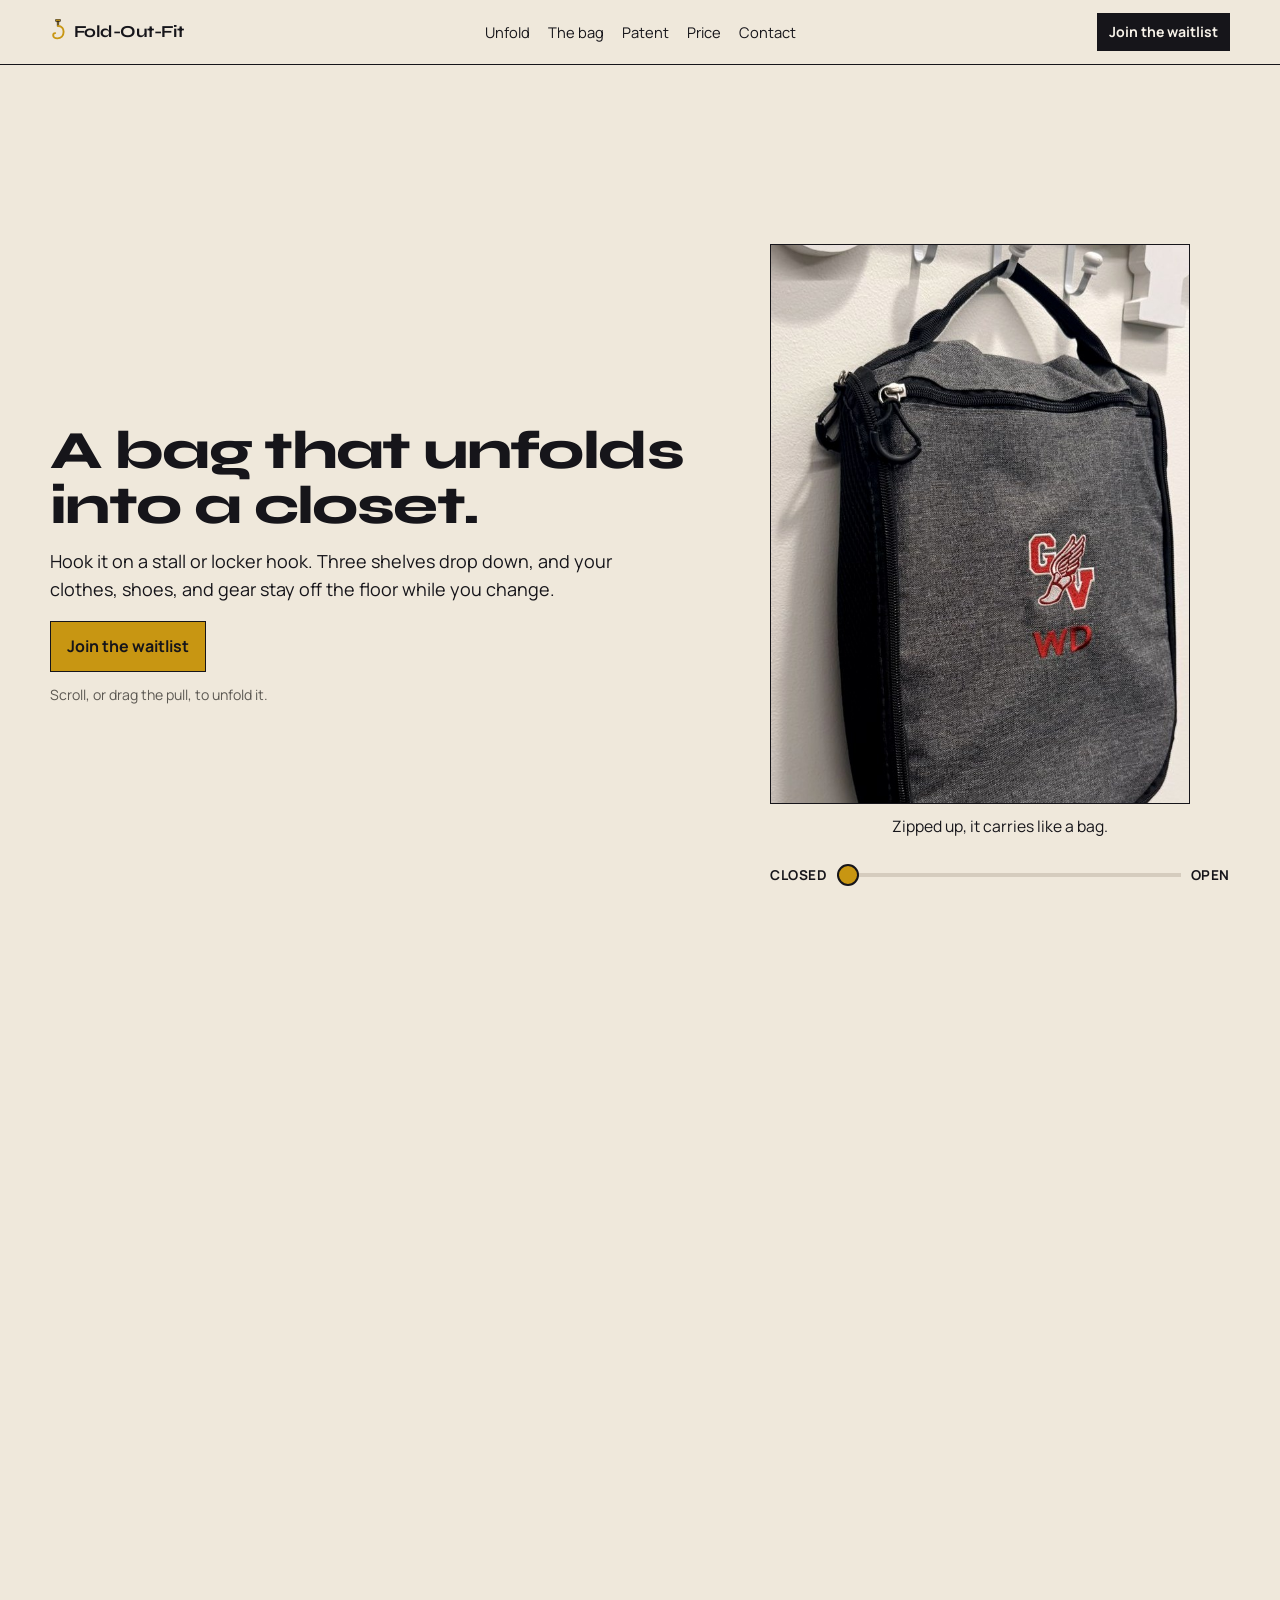
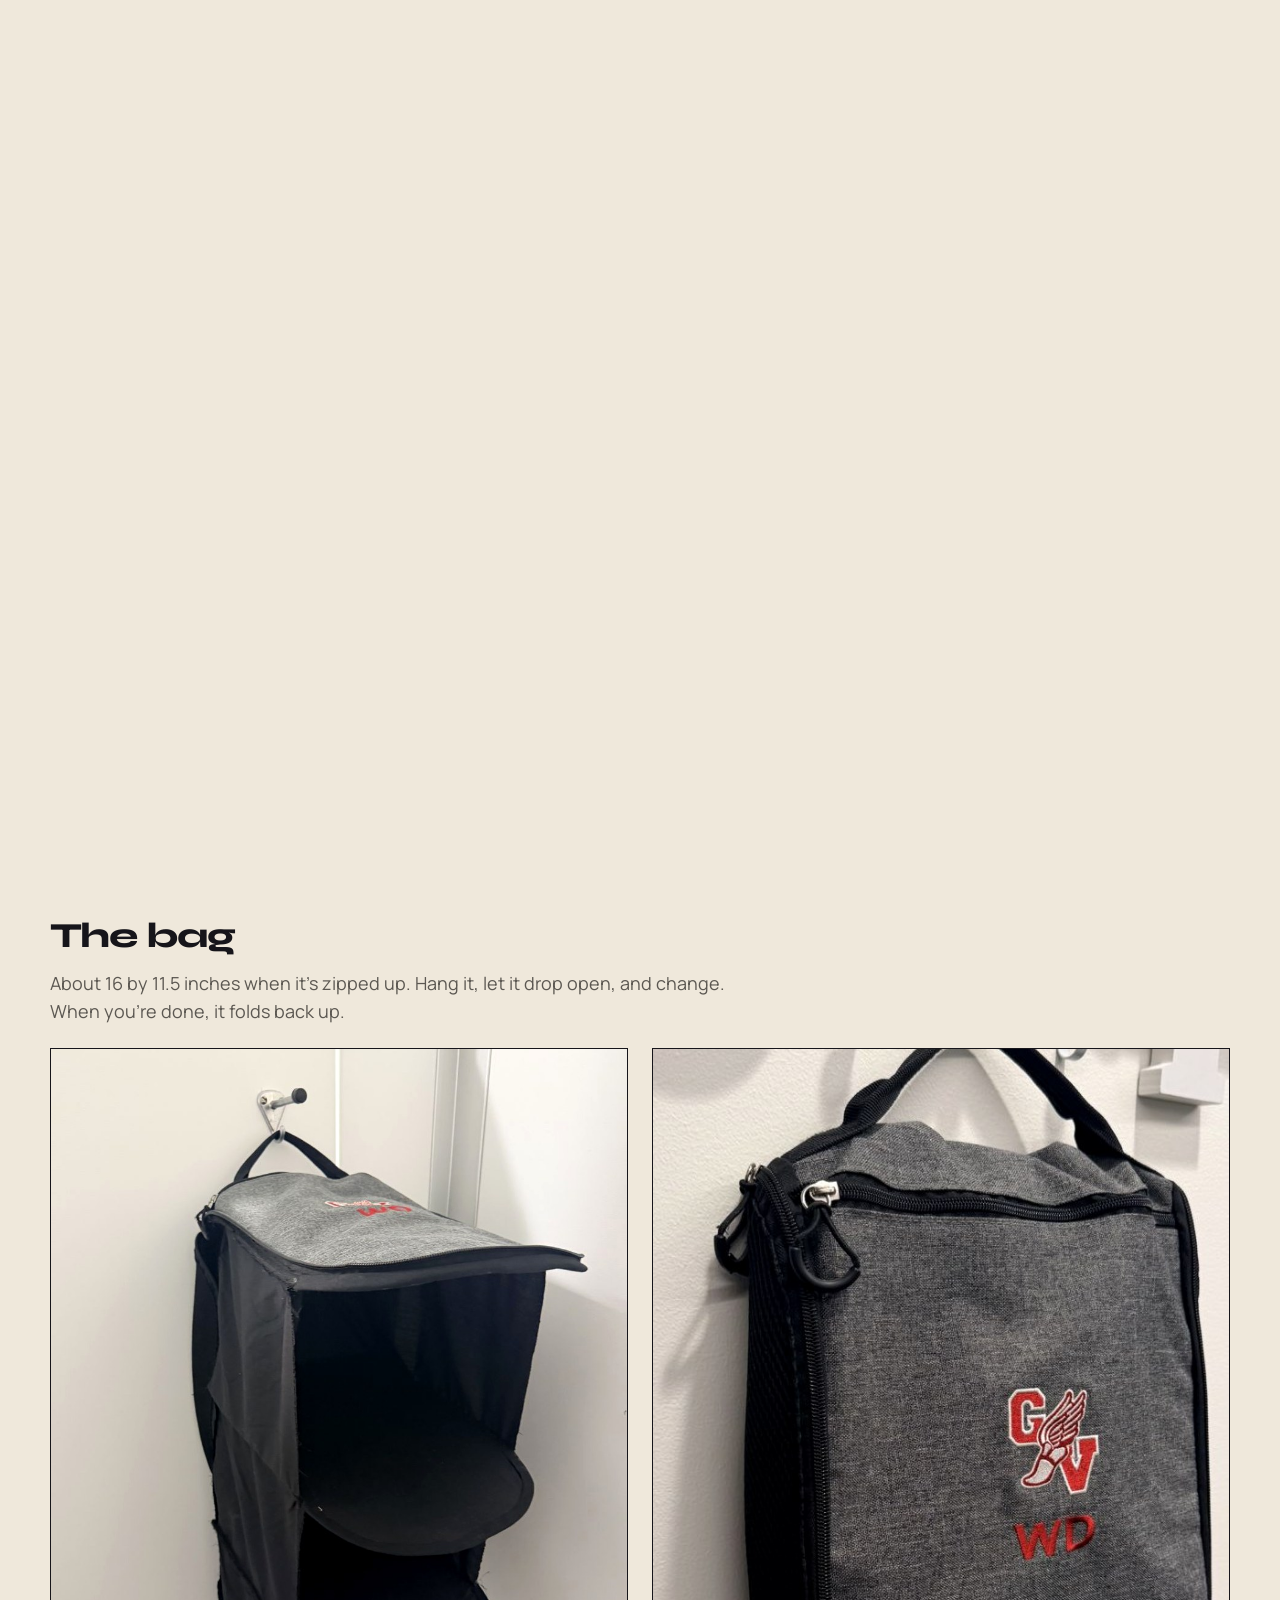
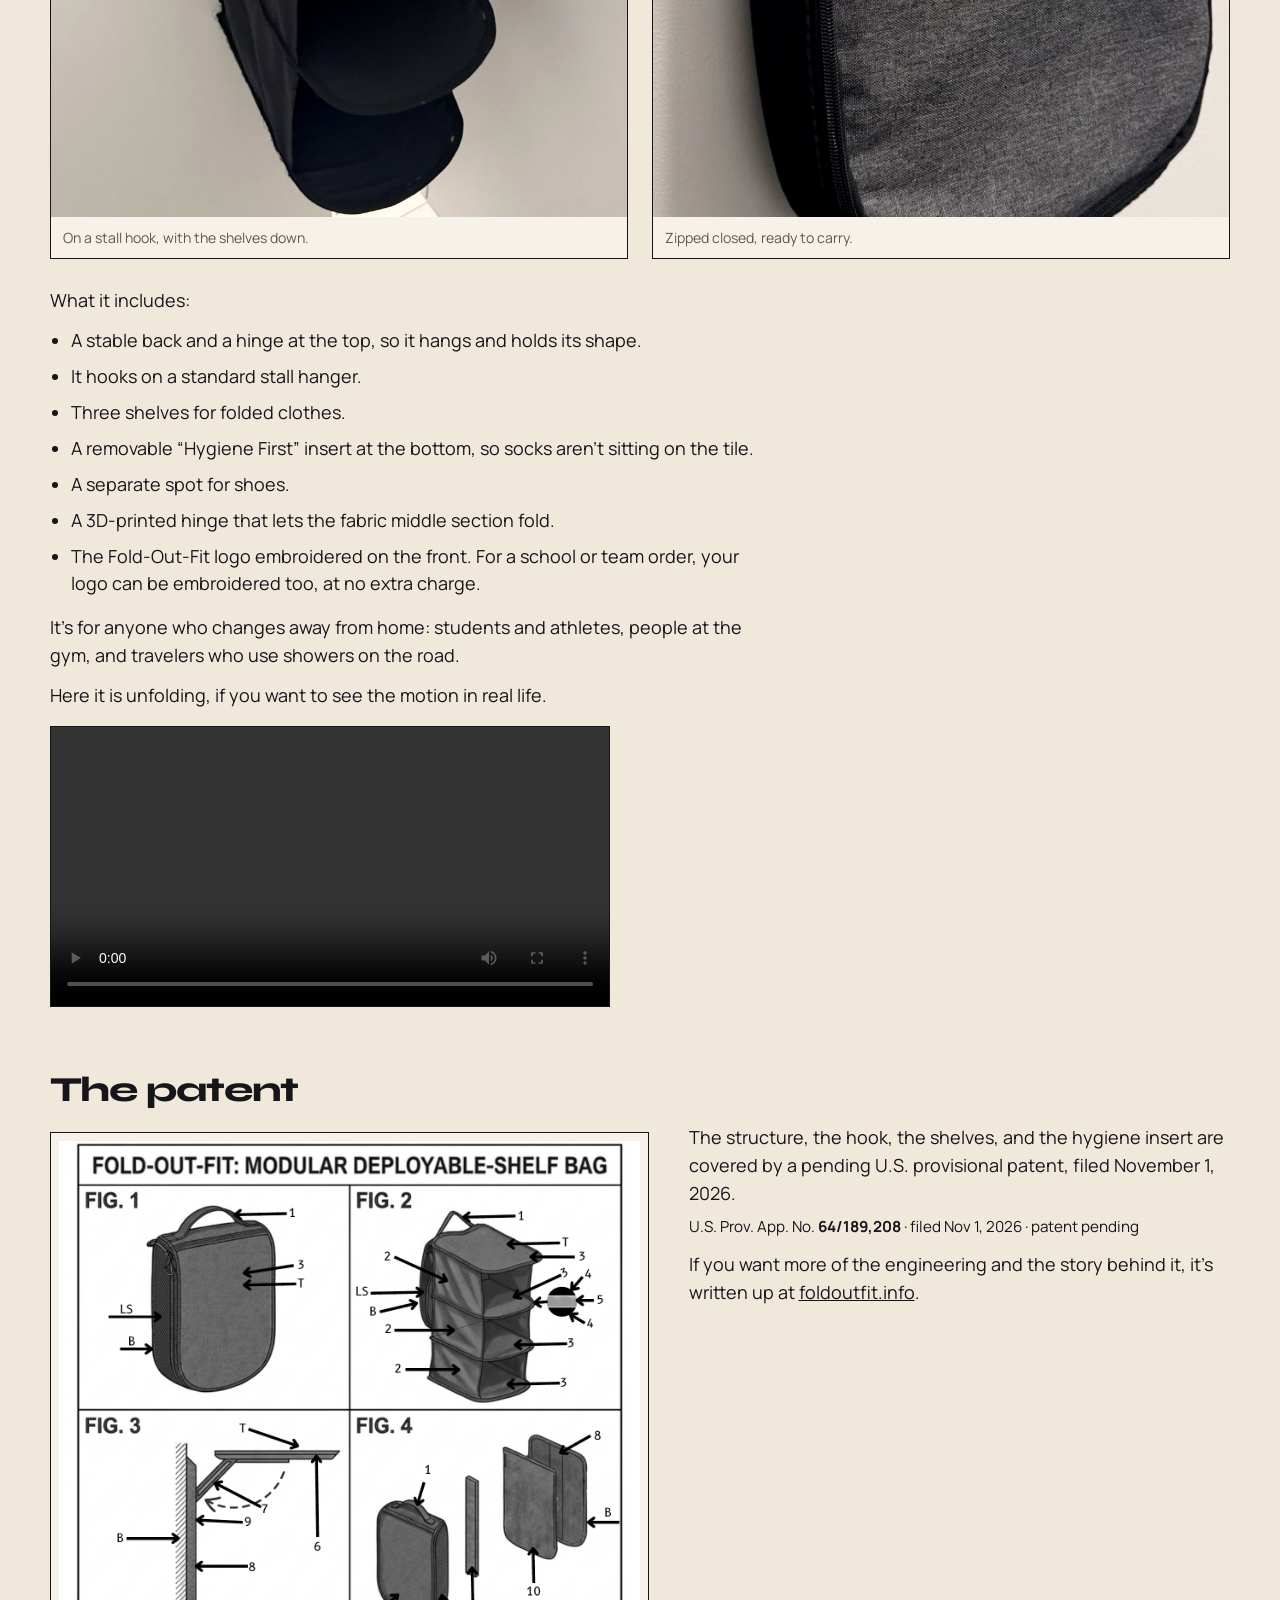
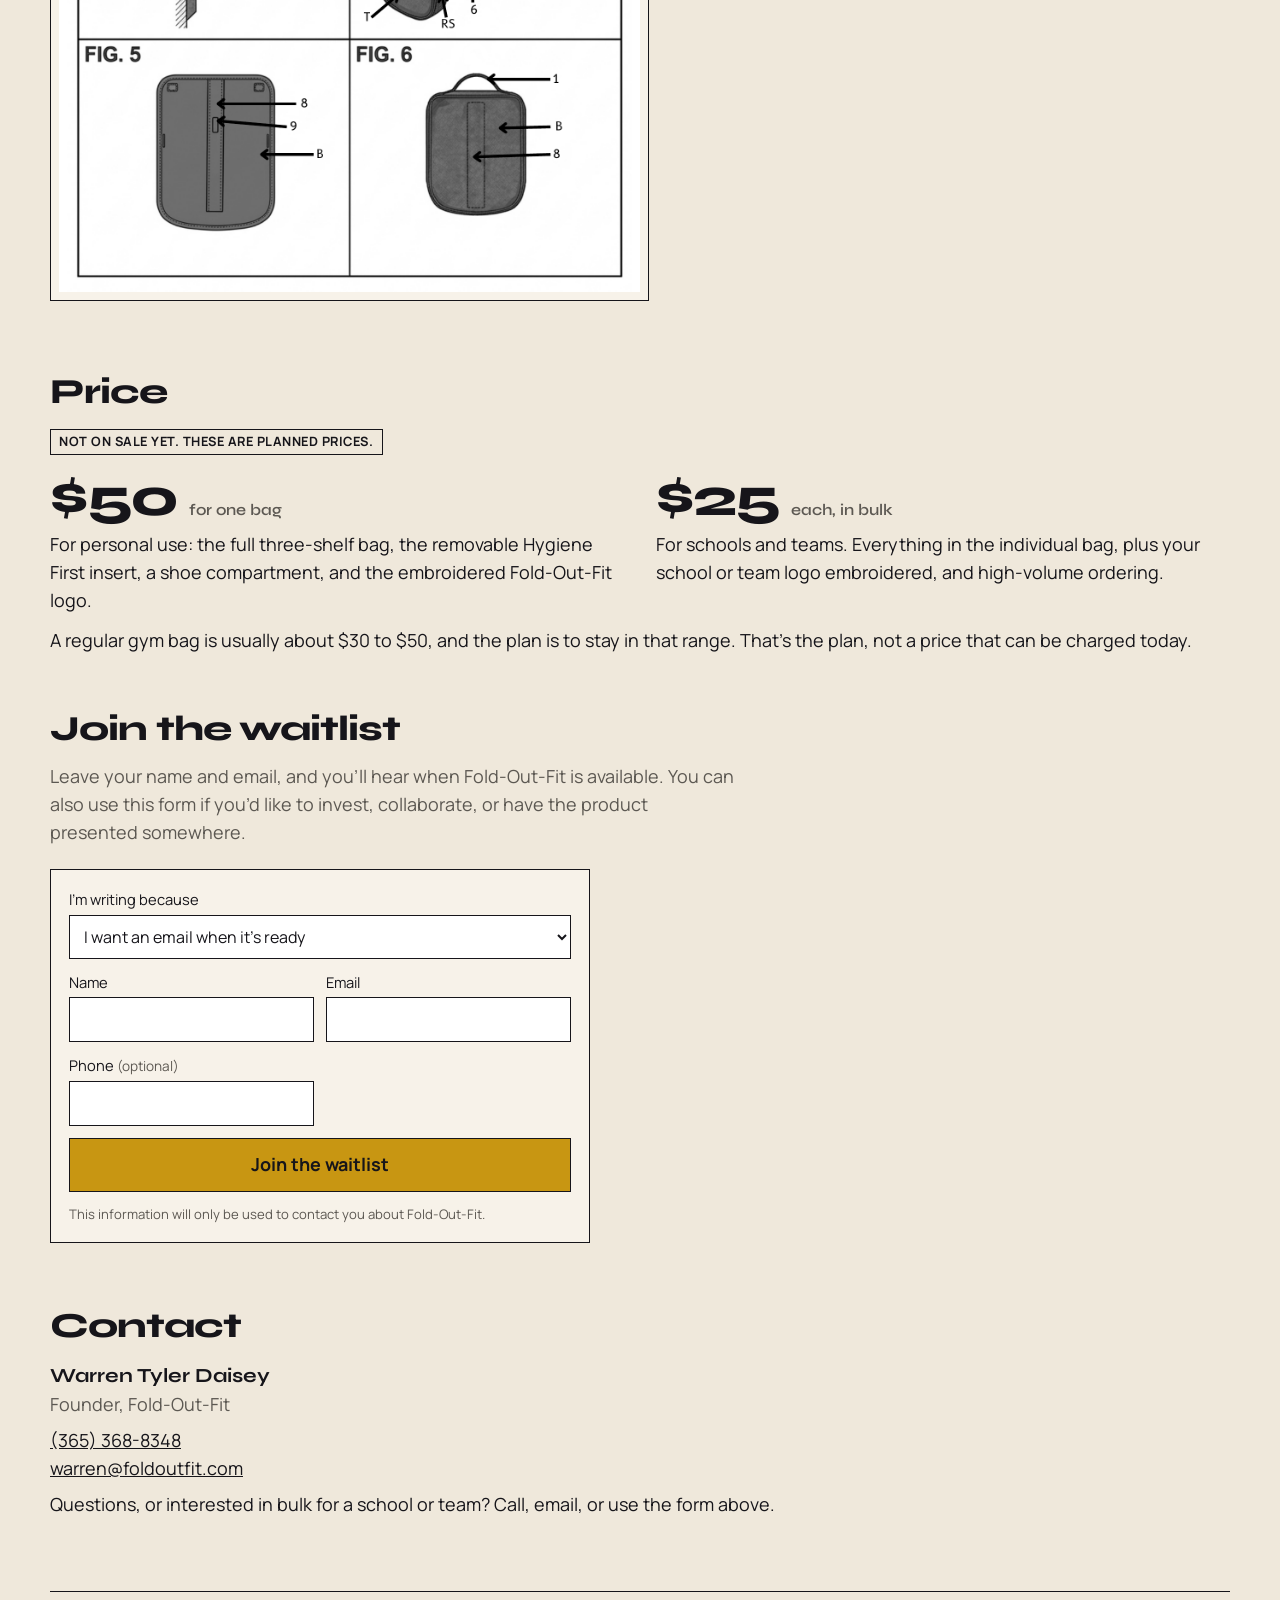
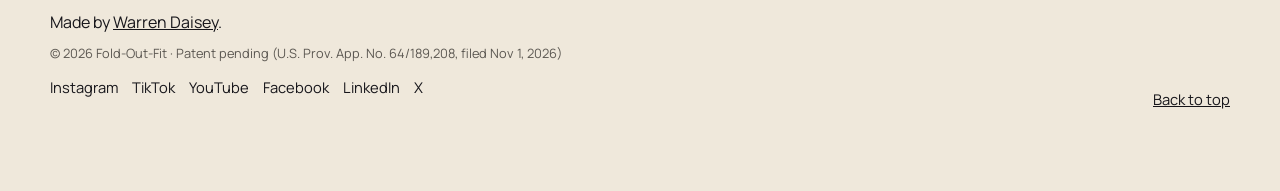
==== commit bb362eb7: "Preview concept D: scroll-and-pull unfold of Fold-Out-Fit A from-scratch product page with a porcela" ====
--- a/index.html
+++ b/index.html
@@ -6,7 +6,7 @@
 <title>Fold-Out-Fit | The bag that unfolds into a clean, hanging closet</title>
 <meta name="description" content="Fold-Out-Fit is a patent-pending bag (U.S. Prov. App. No. 64/189,208) that hooks on any stall or locker hook and unfolds into three shelves, so your clothes and shoes never touch the floor. Join the launch waitlist.">
 <link rel="canonical" href="https://foldoutfit.com/">
-<meta name="theme-color" content="#efe9dc">
+<meta name="theme-color" content="#efe8db">
 <link rel="icon" href="favicon.svg" type="image/svg+xml">
 <link rel="apple-touch-icon" href="apple-touch-icon.png">
 <meta property="og:type" content="website">
@@ -32,8 +32,8 @@
 </script>
 <link rel="preconnect" href="https://fonts.googleapis.com">
 <link rel="preconnect" href="https://fonts.gstatic.com" crossorigin>
-<link href="https://fonts.googleapis.com/css2?family=Caveat:wght@500;600&family=IBM+Plex+Mono:wght@400;500;600&family=Libre+Franklin:ital,wght@0,400;0,500;0,600;0,700;1,400&display=swap" rel="stylesheet">
-<link rel="preload" as="image" href="img/stall.jpg" fetchpriority="high">
+<link href="https://fonts.googleapis.com/css2?family=Manrope:wght@400;500;600;700&family=Syne:wght@600;700;800&display=swap" rel="stylesheet">
+<link rel="preload" as="image" href="img/closed.jpg" fetchpriority="high">
 <link rel="stylesheet" href="styles.css">
 </head>
 <body>
@@ -41,157 +41,142 @@
 
 <header class="bar">
   <div class="bar-inner">
-    <a class="wordmark" href="#top">Fold-Out-Fit</a>
+    <a class="logo" href="#top">
+      <svg viewBox="0 0 20 32" aria-hidden="true" focusable="false">
+        <rect x="7" y="0" width="6" height="3" rx="0.6" fill="#c89612" stroke="#16151a" stroke-width="0.8"/>
+        <rect x="9" y="2.5" width="2" height="6" fill="#c89612" stroke="#16151a" stroke-width="0.8"/>
+        <path d="M10 8.5c5 0 7 4 7 7.2C17 20.8 13.6 24 9.2 24 6.2 24 4 22.4 4 20c0-1.5 1-2.6 2.5-2.6" fill="none" stroke="#c89612" stroke-width="2.4" stroke-linecap="round"/>
+      </svg><span class="logo-type">Fold-Out-Fit</span>
+    </a>
     <nav aria-label="Main">
       <ul class="nav" id="navList">
-        <li><a href="#how">How it works</a></li>
-        <li><a href="#patent">The patent</a></li>
+        <li><a href="#top">Unfold</a></li>
+        <li><a href="#bag">The bag</a></li>
+        <li><a href="#patent">Patent</a></li>
         <li><a href="#price">Price</a></li>
-        <li><a href="#waitlist">Waitlist</a></li>
         <li><a href="#contact">Contact</a></li>
       </ul>
     </nav>
+    <a class="nav-cta" href="#waitlist">Join the waitlist</a>
     <button class="menu-btn" id="menuBtn" type="button" aria-label="Open menu" aria-expanded="false" aria-controls="navList">Menu</button>
   </div>
 </header>
 
-<main id="main" class="page">
-<article id="top">
-  <p class="kicker-plain">Patent pending</p>
-
-  <div class="intro">
-    <figure class="print">
-      <span class="tape a" aria-hidden="true"></span>
-      <span class="tape b" aria-hidden="true"></span>
-      <img src="img/stall.jpg" width="843" height="1200" alt="Fold-Out-Fit unfolded into a three-shelf organizer, hanging on a restroom stall door hook" fetchpriority="high">
-      <figcaption>Unfolded on a stall hook.</figcaption>
+<main id="main">
+<section class="unfold" id="top" data-stage="closed">
+  <div class="unfold-track">
+    <div class="unfold-sticky">
+      <div class="unfold-inner">
+        <div class="copy">
+          <h1>A bag that unfolds into a closet.</h1>
+          <div class="copy-rest">
+            <p class="lead">Hook it on a stall or locker hook. Three shelves drop down, and your clothes, shoes, and gear stay off the floor while you change.</p>
+            <p><a class="btn" href="#waitlist">Join the waitlist</a></p>
+            <p class="hint" id="unfoldHint">Scroll, or drag the pull, to unfold it.</p>
+          </div>
+        </div>
+        <div class="stage">
+          <div class="frame" id="unfoldFrame" aria-label="Fold-Out-Fit unfolding from a closed bag into three hanging shelves">
+            <img class="closed" src="img/closed.jpg" width="840" height="1274" alt="Fold-Out-Fit zipped closed, hanging by its handle" fetchpriority="high">
+            <div class="open-clip">
+              <img src="img/open.jpg" width="882" height="1316" alt="Fold-Out-Fit unfolded into a three-shelf organizer on a stall hook">
+            </div>
+          </div>
+          <div class="captions" aria-live="polite">
+            <p class="cap-closed">Zipped up, it carries like a bag.</p>
+            <p class="cap-hang">Hang it on the hook.</p>
+            <p class="cap-shelves">The shelves fold out, one after another.</p>
+            <p class="cap-open">Everything has a place, off the floor.</p>
+          </div>
+          <label class="pull">
+            <span>Closed</span>
+            <input type="range" id="unfoldSlider" min="0" max="100" value="0" aria-valuemin="0" aria-valuemax="100" aria-valuenow="0" aria-label="Unfold the bag">
+            <span>Open</span>
+          </label>
+        </div>
+      </div>
+    </div>
+  </div>
+</section>
+
+<div class="page">
+<section id="bag">
+  <h2>The bag</h2>
+  <p class="sub">About 16 by 11.5 inches when it’s zipped up. Hang it, let it drop open, and change. When you’re done, it folds back up.</p>
+  <div class="photo-row">
+    <figure>
+      <img src="img/side.jpg" width="945" height="1316" alt="Side view of Fold-Out-Fit unfolded on a stall hook, showing the hanging shelves" loading="lazy">
+      <figcaption>On a stall hook, with the shelves down.</figcaption>
     </figure>
-
-    <div class="prose">
-      <h1 class="lede">I made this because I was tired of changing in a stall with my stuff on the floor.</h1>
-      <p>I&rsquo;m Warren. Fold-Out-Fit is a bag I built that hooks on a regular stall or locker hook and unfolds into three shelves. Your clothes, shoes, and gear stay off the floor while you change. When you&rsquo;re done, it folds back up.</p>
-      <p>It isn&rsquo;t for sale yet. If you want one, leave your email and I&rsquo;ll write when it&rsquo;s ready.</p>
-      <p><a class="btn" href="#waitlist">Get an email when it&rsquo;s ready</a></p>
-    </div>
-  </div>
-</article>
-
-<section id="how">
-  <h2>How it works</h2>
-  <p>Zipped up, it&rsquo;s about 16 by 11.5 inches, so it carries like a regular bag to practice, the gym, or a commute.</p>
-
-  <div class="shot-row">
-    <figure class="print">
-      <span class="tape c" aria-hidden="true"></span>
-      <img src="img/bag.jpg" width="800" height="1200" alt="Fold-Out-Fit folded closed as a compact gray bag hanging on a wall hook" loading="lazy">
-      <figcaption>Closed. Carry it by the handle.</figcaption>
+    <figure>
+      <img src="img/closed.jpg" width="840" height="1274" alt="Fold-Out-Fit folded closed as a compact gray bag hanging on a wall hook" loading="lazy">
+      <figcaption>Zipped closed, ready to carry.</figcaption>
     </figure>
-    <figure class="print">
-      <span class="tape a" aria-hidden="true"></span>
-      <img src="img/open-side.jpg" width="862" height="1200" alt="Side view of Fold-Out-Fit unfolded on a stall hook, showing the hanging shelves" loading="lazy">
-      <figcaption>Hook it, let the shelves drop down.</figcaption>
-    </figure>
-  </div>
-
-  <ol class="steps">
-    <li><span class="n">1.</span><span>Carry it closed, like any other bag.</span></li>
-    <li><span class="n">2.</span><span>Hang it on a stall or locker hook and let the shelves fold down.</span></li>
-    <li><span class="n">3.</span><span>Change. Each shelf holds something, off the floor. Then zip it back up.</span></li>
-  </ol>
-
-  <p>Here it is unfolding, if you want to see the motion.</p>
-  <video class="clip" id="unfold" controls preload="metadata" playsinline>
-    <source src="unfold.mp4" type="video/mp4">
-    Sorry, your browser can&rsquo;t play this video.
-  </video>
+  </div>
+  <div class="facts">
+    <p>What it includes:</p>
+    <ul>
+      <li>A stable back and a hinge at the top, so it hangs and holds its shape.</li>
+      <li>It hooks on a standard stall hanger.</li>
+      <li>Three shelves for folded clothes.</li>
+      <li>A removable “Hygiene First” insert at the bottom, so socks aren’t sitting on the tile.</li>
+      <li>A separate spot for shoes.</li>
+      <li>A 3D-printed hinge that lets the fabric middle section fold.</li>
+      <li>The Fold-Out-Fit logo embroidered on the front. For a school or team order, your logo can be embroidered too, at no extra charge.</li>
+    </ul>
+    <p>It’s for anyone who changes away from home: students and athletes, people at the gym, and travelers who use showers on the road.</p>
+    <p>Here it is unfolding, if you want to see the motion in real life.</p>
+    <video class="clip" id="unfoldVid" controls preload="metadata" playsinline>
+      <source src="unfold.mp4" type="video/mp4">
+      Sorry, your browser can’t play this video.
+    </video>
+  </div>
 </section>
 
 <section id="patent">
-  <h2>The patent <span class="mono">App. No. 64/189,208</span></h2>
-  <p>I filed a U.S. provisional patent on November 1, 2026. The application number is 64/189,208. These are the drawings from the filing.</p>
-
-  <div class="sheet-wrap">
-    <button type="button" class="sheet-btn" id="drawOpen" aria-label="Enlarge the patent drawings">
-      <img src="drawings.png" width="1360" height="1760" alt="Patent drawings of the Fold-Out-Fit bag and unfolding three-shelf system, figures 1 through 6" loading="lazy">
-    </button>
-
-    <div class="notes desk" aria-hidden="true">
-      <p class="note n1">Fig. 1<br>zipped up, like a regular bag
-        <svg width="70" height="36" viewBox="0 0 70 36" fill="none">
-          <path d="M2 20 C 22 8, 44 10, 66 18" stroke="#1c2a4a" stroke-width="1.6" stroke-linecap="round"/>
-          <path d="M56 12 L 67 19 L 54 24" stroke="#1c2a4a" stroke-width="1.6" stroke-linecap="round" stroke-linejoin="round"/>
-        </svg>
-      </p>
-      <p class="note n2">Fig. 2<br>hangs on the hook. three shelves drop down.
-        <svg width="64" height="40" viewBox="0 0 64 40" fill="none">
-          <path d="M62 22 C 40 10, 22 14, 4 20" stroke="#1c2a4a" stroke-width="1.6" stroke-linecap="round"/>
-          <path d="M14 13 L 3 21 L 16 26" stroke="#1c2a4a" stroke-width="1.6" stroke-linecap="round" stroke-linejoin="round"/>
-        </svg>
-      </p>
-      <p class="note n3">Fig. 3<br>the hinge, and how it hangs
-        <svg width="58" height="28" viewBox="0 0 58 28" fill="none">
-          <path d="M2 16 C 18 6, 36 8, 54 14" stroke="#1c2a4a" stroke-width="1.6" stroke-linecap="round"/>
-          <path d="M44 7 L 55 15 L 43 20" stroke="#1c2a4a" stroke-width="1.6" stroke-linecap="round" stroke-linejoin="round"/>
-        </svg>
-      </p>
-      <p class="note n4">Fig. 4<br>the Hygiene First insert, at the bottom
-        <svg width="70" height="32" viewBox="0 0 70 32" fill="none">
-          <path d="M68 18 C 46 6, 24 10, 4 16" stroke="#1c2a4a" stroke-width="1.6" stroke-linecap="round"/>
-          <path d="M14 8 L 3 17 L 16 22" stroke="#1c2a4a" stroke-width="1.6" stroke-linecap="round" stroke-linejoin="round"/>
-        </svg>
-      </p>
-      <p class="note n5">Figs. 5&nbsp;&amp;&nbsp;6<br>the back, and the support that holds it on the hook.</p>
-    </div>
-  </div>
-
-  <div class="notes mobile">
-    <p class="note">Fig. 1. zipped up, like a regular bag.</p>
-    <p class="note">Fig. 2. hangs on the hook. three shelves drop down.</p>
-    <p class="note">Fig. 3. the hinge, and how it hangs.</p>
-    <p class="note">Fig. 4. the Hygiene First insert, at the bottom.</p>
-    <p class="note">Figs. 5 and 6. the back and the support that keeps it standing on the hook.</p>
-  </div>
-
-  <p class="patent-meta">U.S. Prov. App. No. <b>64/189,208</b> · filed Nov 1, 2026 · patent pending</p>
-  <p>If you want more of the engineering and the story behind it, I wrote it up at <a href="https://foldoutfit.info">foldoutfit.info</a>.</p>
-</section>
-
-<section id="inside">
-  <h2>What&rsquo;s on it</h2>
-  <p>A few things I cared about while I was building it:</p>
-  <ul class="plain-list">
-    <li>A stable back and a hinge at the top, so it hangs and holds its shape.</li>
-    <li>It hooks on a standard stall hanger.</li>
-    <li>Three shelves for folded clothes, so things stay neater than they would in a heap.</li>
-    <li>A removable &ldquo;Hygiene First&rdquo; insert at the bottom, so socks aren&rsquo;t sitting on the tile.</li>
-    <li>A separate spot for shoes.</li>
-    <li>A 3D-printed hinge that lets the fabric middle section fold.</li>
-    <li>The Fold-Out-Fit logo embroidered on the front. For a school or team order, I can embroider your logo too, at no extra charge.</li>
-  </ul>
-  <p>I built it for anyone who changes away from home. Students and athletes (swimmers, runners, football, theater), people who go to the gym before or after work, and travelers who use showers on the road.</p>
+  <h2>The patent</h2>
+  <div class="patent-grid">
+    <div>
+      <div class="plate">
+        <button type="button" id="drawOpen" aria-label="Enlarge the patent drawings">
+          <img src="drawings.png" width="1360" height="1760" alt="Patent drawings of the Fold-Out-Fit bag and unfolding three-shelf system, figures 1 through 6" loading="lazy">
+        </button>
+      </div>
+    </div>
+    <div>
+      <p>The structure, the hook, the shelves, and the hygiene insert are covered by a pending U.S. provisional patent, filed November 1, 2026.</p>
+      <p class="patent-meta">U.S. Prov. App. No. <b>64/189,208</b> · filed Nov 1, 2026 · patent pending</p>
+      <p>If you want more of the engineering and the story behind it, it’s written up at <a href="https://foldoutfit.info">foldoutfit.info</a>.</p>
+    </div>
+  </div>
 </section>
 
 <section id="price">
   <h2>Price</h2>
   <p class="notyet">Not on sale yet. These are planned prices.</p>
   <div class="prices">
-    <p><span class="amt">$50</span> for one bag.</p>
-    <p><span class="amt">$25</span> each if a school or team orders in bulk.</p>
-    <p>A regular gym bag is usually about $30 to $50, and I wanted to stay in that range. That&rsquo;s the plan, not something I can charge you today.</p>
-  </div>
+    <div class="price-item">
+      <div class="amt">$50 <small>for one bag</small></div>
+      <p>For personal use: the full three-shelf bag, the removable Hygiene First insert, a shoe compartment, and the embroidered Fold-Out-Fit logo.</p>
+    </div>
+    <div class="price-item">
+      <div class="amt">$25 <small>each, in bulk</small></div>
+      <p>For schools and teams. Everything in the individual bag, plus your school or team logo embroidered, and high-volume ordering.</p>
+    </div>
+  </div>
+  <p>A regular gym bag is usually about $30 to $50, and the plan is to stay in that range. That’s the plan, not a price that can be charged today.</p>
 </section>
 
 <section id="waitlist">
-  <h2>Get an email when it&rsquo;s ready</h2>
-  <p>Leave your name and email and I&rsquo;ll let you know when Fold-Out-Fit is available. You can also use this form if you&rsquo;d like to invest, collaborate, or have me come present it.</p>
-
+  <h2>Join the waitlist</h2>
+  <p class="sub">Leave your name and email, and you’ll hear when Fold-Out-Fit is available. You can also use this form if you’d like to invest, collaborate, or have the product presented somewhere.</p>
   <form class="mail" id="fofForm" action="https://formspree.io/f/xbggprba" method="POST">
-    <label for="interest">I&rsquo;m writing because
+    <label for="interest">I’m writing because
       <select name="interest" id="interest">
-        <option value="Notify me at launch" selected>I want an email when it&rsquo;s ready</option>
-        <option value="Potential investor">I&rsquo;m interested as an investor</option>
+        <option value="Notify me at launch" selected>I want an email when it’s ready</option>
+        <option value="Potential investor">I’m interested as an investor</option>
         <option value="Collaborator">I want to collaborate</option>
-        <option value="Presentation request">I&rsquo;d like you to present it</option>
+        <option value="Presentation request">I’d like a presentation</option>
       </select>
     </label>
     <div class="row">
@@ -205,9 +190,9 @@
     <label class="opt" id="msgField" for="msg">Message<textarea name="message" id="msg"></textarea></label>
     <input type="hidden" name="_subject" id="subj" value="Fold-Out-Fit: Notify me at launch">
     <label class="hp" aria-hidden="true">Leave blank<input type="text" name="_gotcha" tabindex="-1" autocomplete="off"></label>
-    <button type="submit" class="btn" id="fofBtn">Get an email when it&rsquo;s ready</button>
+    <button type="submit" class="btn" id="fofBtn">Join the waitlist</button>
     <div class="status" id="fofStatus" role="status" aria-live="polite"></div>
-    <p class="fine">I&rsquo;ll only use this to contact you about Fold-Out-Fit.</p>
+    <p class="fine">This information will only be used to contact you about Fold-Out-Fit.</p>
   </form>
 </section>
 
@@ -217,13 +202,13 @@
     <b>Warren Tyler Daisey</b>
     <span>Founder, Fold-Out-Fit</span>
   </div>
-  <p><a href="tel:+13653688348">(365) 368-8348</a></p>
-  <p><a href="mailto:warren@foldoutfit.com">warren@foldoutfit.com</a></p>
+  <p><a href="tel:+13653688348">(365) 368-8348</a><br>
+  <a href="mailto:warren@foldoutfit.com">warren@foldoutfit.com</a></p>
   <p>Questions, or interested in bulk for a school or team? Call, email, or use the form above.</p>
 </section>
 
 <footer class="colophon">
-  <p class="made">Made by <a href="https://warrendaisey.com">Warren Daisey, CU-Bloomsburg student inventor</a>.</p>
+  <p class="made">Made by <a href="https://warrendaisey.com">Warren Daisey</a>.</p>
   <p class="legal">© 2026 Fold-Out-Fit · Patent pending (U.S. Prov. App. No. 64/189,208, filed Nov 1, 2026)</p>
   <div class="colophon-row">
     <div class="social">
@@ -237,6 +222,7 @@
     <a href="#top">Back to top</a>
   </div>
 </footer>
+</div>
 </main>
 
 <div class="lightbox" id="lb" role="dialog" aria-modal="true" aria-label="Patent drawings" hidden>
--- a/styles.css
+++ b/styles.css
@@ -1,39 +1,33 @@
-/* Fold-Out-Fit — Concept C. Inventor's notebook. Written from scratch. */
+/* Fold-Out-Fit — Concept D. The Unfold. From scratch. */
 :root{
-  --paper:#efe9dc;
-  --ink:#1a1814;
-  --mute:#5c5850;
-  --rule:#c9c0b0;
-  --grid:rgba(45,70,110,.08);
-  --magenta:#c51bcc;
-  --magenta-ink:#9a149e;
-  --tape:rgba(236,206,110,.55);
-  --print:#f7f4ec;
-  --sans:"Libre Franklin", "Helvetica Neue", Helvetica, Arial, sans-serif;
-  --mono:"IBM Plex Mono", "ui-monospace", Menlo, Consolas, monospace;
-  --hand:"Caveat", "Segoe Script", cursive;
-  --page:980px;
+  --porcelain:#efe8db;
+  --paper:#f7f2e9;
+  --ink:#16151a;
+  --mute:#5c5852;
+  --line:#d5ccbe;
+  --hook:#c89612;
+  --hook-2:#e3b625;
+  --door:#e6dfd1;
+  --steel:#6a7174;
+  --display:"Syne", "Avenir Next", "Segoe UI", sans-serif;
+  --body:"Manrope", "Segoe UI", system-ui, sans-serif;
+  --max:1180px;
+  --p:0;
 }
 *{box-sizing:border-box;margin:0;padding:0}
 html{scroll-behavior:auto}
 body{
-  font-family:var(--sans);
+  font-family:var(--body);
   font-size:17px;
   line-height:1.55;
   color:var(--ink);
-  background-color:var(--paper);
-  background-image:
-    linear-gradient(to right, var(--grid) 1px, transparent 1px),
-    linear-gradient(to bottom, var(--grid) 1px, transparent 1px);
-  background-size:28px 28px;
-  background-attachment:fixed;
+  background:var(--porcelain);
   -webkit-font-smoothing:antialiased;
 }
 img,video{display:block;max-width:100%;height:auto}
-a{color:var(--magenta-ink)}
-a:hover{text-decoration-thickness:2px}
+a{color:inherit}
 :focus{outline:none}
-:focus-visible{outline:2px solid var(--ink);outline-offset:3px}
+:focus-visible{outline:2px solid var(--hook);outline-offset:3px}
 
 .skip{
   position:absolute;left:12px;top:-48px;z-index:80;
@@ -41,166 +35,223 @@
 }
 .skip:focus{top:12px}
 
-/* top bar: paper, a ruled line, no glass */
+/* header: solid porcelain, no glass */
 .bar{
+  position:sticky;top:0;z-index:40;
+  background:var(--porcelain);
   border-bottom:1px solid var(--ink);
+}
+.bar-inner{
+  width:min(var(--max), calc(100% - 32px));
+  margin:0 auto;
+  display:flex;align-items:center;justify-content:space-between;
+  gap:16px;min-height:60px;
+}
+.logo{
+  display:inline-flex;align-items:center;gap:8px;
+  text-decoration:none;color:var(--ink);
+  font-family:var(--display);font-weight:700;font-size:1.05rem;
+  letter-spacing:-.02em;white-space:nowrap;
+}
+.logo svg{width:16px;height:26px;flex:none}
+.logo-type{letter-spacing:-.03em}
+.nav{display:none;list-style:none;gap:18px}
+.nav a{text-decoration:none;font-size:.92rem;color:var(--ink)}
+.nav a:hover{color:var(--hook)}
+.nav-cta{
+  display:none;
+  text-decoration:none;font-size:.88rem;font-weight:700;
+  background:var(--ink);color:var(--paper);
+  padding:8px 12px;
+}
+.nav-cta:hover{background:var(--hook);color:var(--ink)}
+.menu-btn{
+  font:inherit;font-size:.88rem;font-weight:700;
+  background:transparent;border:1px solid var(--ink);
+  color:var(--ink);padding:6px 10px;cursor:pointer;
+}
+.nav.open{
+  display:flex;flex-direction:column;width:100%;
+  order:3;padding:0 0 12px;gap:10px;
+}
+
+/* --------- The Unfold (signature) --------- */
+.unfold{background:var(--porcelain);--p:0}
+.unfold-track{min-height:100svh}
+.unfold-sticky{
+  padding:20px 0 28px;
+}
+.unfold-inner{
+  width:min(var(--max), calc(100% - 32px));
+  margin:0 auto;
+  display:grid;
+  gap:22px;
+}
+.copy h1{
+  font-family:var(--display);font-weight:750;
+  font-size:clamp(2rem, 8.4vw, 3.15rem);
+  line-height:1.02;letter-spacing:-.03em;
+  max-width:14ch;
+  margin:0 0 14px;
+}
+.copy .lead{max-width:34em;margin:0 0 18px;color:var(--ink)}
+.copy .hint{
+  margin-top:12px;font-size:.88rem;color:var(--mute);
+}
+.btn{
+  display:inline-flex;align-items:center;justify-content:center;
+  background:var(--hook);color:var(--ink);
+  font:inherit;font-weight:700;font-size:1rem;
+  text-decoration:none;border:1px solid var(--ink);
+  padding:12px 16px;cursor:pointer;border-radius:0;
+  transition:background .15s, transform .15s;
+}
+.btn:hover{background:var(--hook-2);transform:translateY(-1px)}
+.btn[disabled]{opacity:.6;cursor:wait;transform:none}
+button.btn{font:inherit;font-weight:700}
+
+.stage{display:grid;gap:10px}
+.frame{
+  position:relative;
+  background:#d8d0c3;
+  border:1px solid var(--ink);
+  overflow:hidden;
+  aspect-ratio:3/4;
+  max-height:62svh;
+  width:min(100%, 420px);
+  margin:0 auto;
+}
+.frame img.closed,
+.open-clip img{
+  position:absolute;inset:0;
+  width:100%;height:100%;
+  object-fit:cover;
+}
+.frame{background:var(--door)}
+.frame img.closed{object-position:50% 22%;z-index:1;opacity:calc(1 - var(--p) * 5)}
+.open-clip{
+  position:absolute;inset:0;z-index:2;
+  overflow:hidden;
+  clip-path:inset(0 0 calc((1 - var(--p)) * 100%) 0);
+}
+.open-clip img{object-position:50% 16%}
+.frame::after{
+  content:"";
+  position:absolute;left:0;right:0;
+  top:calc(var(--p) * 100% - 2px);
+  height:3px;background:var(--hook);
+  z-index:3;pointer-events:none;
+  opacity:calc(var(--p) * 5 * (1 - var(--p)));
+}
+
+.captions{min-height:2.6em;text-align:center;font-size:.98rem}
+.captions p{display:none;margin:0;color:var(--ink)}
+.unfold[data-stage="closed"] .cap-closed,
+.unfold[data-stage="hang"] .cap-hang,
+.unfold[data-stage="shelves"] .cap-shelves,
+.unfold[data-stage="open"] .cap-open{display:block}
+
+.shelf-labels{
+  list-style:none;display:none;
+}
+
+.pull{
+  display:grid;
+  grid-template-columns:auto 1fr auto;
+  gap:10px;align-items:center;
+  width:min(100%, 420px);
+  margin:0 auto;
+  font-size:.85rem;font-weight:700;
+  letter-spacing:.04em;text-transform:uppercase;
+}
+.pull input[type="range"]{
+  -webkit-appearance:none;appearance:none;
+  width:100%;height:4px;background:var(--line);
+  border-radius:0;cursor:pointer;
+}
+.pull input[type="range"]::-webkit-slider-thumb{
+  -webkit-appearance:none;appearance:none;
+  width:22px;height:22px;border-radius:50%;
+  background:var(--hook);border:2px solid var(--ink);
+  cursor:grab;
+}
+.pull input[type="range"]::-moz-range-thumb{
+  width:22px;height:22px;border-radius:50%;
+  background:var(--hook);border:2px solid var(--ink);
+  cursor:grab;
+}
+
+/* rest of page */
+.page{
+  width:min(var(--max), calc(100% - 32px));
+  margin:0 auto;
+  padding:8px 0 80px;
+}
+section{scroll-margin-top:72px;padding:48px 0 8px}
+h2{
+  font-family:var(--display);font-weight:750;
+  font-size:clamp(1.6rem, 4vw, 2.2rem);
+  letter-spacing:-.03em;line-height:1.1;
+  margin:0 0 14px;
+}
+.sub{color:var(--mute);max-width:38em;margin:0 0 22px}
+
+.photo-row{
+  display:grid;gap:16px;
+  margin:8px 0 28px;
+}
+.photo-row figure{
+  margin:0;background:var(--paper);
+  border:1px solid var(--ink);
+}
+.photo-row img{width:100%;height:auto;aspect-ratio:3/4;object-fit:cover}
+.photo-row figcaption{
+  padding:10px 12px;font-size:.88rem;color:var(--mute);
+}
+.facts{max-width:40em}
+.facts p{margin:0 0 12px}
+.facts ul{margin:0 0 16px;padding-left:1.15em}
+.facts li{margin:0 0 8px}
+
+.plate{
   background:var(--paper);
-}
-.bar-inner{
-  width:min(var(--page), calc(100% - 32px));
-  margin:0 auto;
-  display:flex;align-items:center;justify-content:space-between;
-  gap:12px;min-height:56px;flex-wrap:wrap;
-  padding:8px 0;
-}
-.wordmark{
-  font-weight:700;font-size:1.15rem;letter-spacing:-.01em;
-  color:var(--ink);text-decoration:none;
-}
-.wordmark:hover{color:var(--ink);text-decoration:none}
-.nav{display:none;list-style:none;gap:16px}
-.nav a{color:var(--ink);text-decoration:none;font-size:.95rem}
-.nav a:hover{text-decoration:underline}
-.menu-btn{
-  display:inline-flex;align-items:center;justify-content:center;
-  width:40px;height:36px;background:transparent;border:1px solid var(--ink);
-  color:var(--ink);cursor:pointer;font:inherit;
-}
-.nav.open{display:flex;flex-direction:column;width:100%;order:3;padding:4px 0 10px;gap:10px}
-
-/* writing column with a faint notebook margin */
-.page{
-  width:min(var(--page), calc(100% - 32px));
-  margin:0 auto;
-  position:relative;
-  padding:28px 0 80px;
-}
-.page::before{
-  content:"";
-  position:absolute;
-  left:-18px;top:0;bottom:0;
-  width:1px;
-  background:#d27a6c;
-  opacity:.55;
-}
-
-/* intro: not a slogan poster */
-.intro h1{
-  font-size:1.15rem;font-weight:700;
-  margin:0 0 10px;
-}
-.kicker-plain{
-  font-family:var(--mono);font-size:.78rem;
-  color:var(--mute);margin-bottom:22px;
-}
-.lede{
-  font-size:1.28rem;line-height:1.4;font-weight:500;
-  margin:0 0 16px;max-width:22em;
-}
-.intro p{max-width:38em;margin:0 0 14px;color:var(--ink)}
-.intro .quiet{color:var(--mute)}
-
-.btn{
-  display:inline-block;
-  background:var(--ink);color:var(--paper);
-  text-decoration:none;font:inherit;font-weight:600;
-  padding:10px 14px;border:1px solid var(--ink);
-  cursor:pointer;border-radius:0;
-}
-.btn:hover{background:var(--magenta-ink);border-color:var(--magenta-ink);color:var(--paper);text-decoration:none}
-.btn[disabled]{opacity:.6;cursor:wait}
-button.btn{font:inherit;font-weight:600}
-
-/* snapshot prints */
-.print{
-  --rot:0deg;
-  position:relative;
-  background:var(--print);
-  padding:8px 8px 8px;
-  box-shadow:3px 4px 0 rgba(26,24,20,.18);
-  transform:rotate(var(--rot));
-  width:min(100%, 420px);
-  margin:8px 0 28px;
-}
-.print img{width:100%;height:auto;aspect-ratio:3/4;object-fit:cover;background:#ddd}
-.print figcaption{
-  font-family:var(--mono);font-size:.72rem;
-  color:var(--mute);padding:8px 4px 4px;
-}
-.tape{
-  position:absolute;z-index:2;
-  width:62px;height:18px;
-  background:var(--tape);
-  mix-blend-mode:multiply;
-  pointer-events:none;
-}
-.tape.a{top:-7px;left:14px;transform:rotate(-14deg) skewX(-6deg);width:68px;height:17px}
-.tape.b{top:-9px;right:18px;transform:rotate(11deg) skewX(4deg);width:52px;height:16px;opacity:.85}
-.tape.c{top:-8px;left:38%;transform:rotate(-3deg) skewX(-2deg);width:74px;height:19px}
-
-.shots{margin:36px 0 8px}
-.shot-row{display:flex;flex-direction:column;gap:8px;align-items:flex-start}
-
-section{scroll-margin-top:20px;padding:8px 0 12px}
-h2{
-  font-size:1.15rem;font-weight:700;
-  margin:36px 0 12px;
-  padding-top:18px;
-  border-top:1px solid var(--ink);
-}
-h2 .mono{font-family:var(--mono);font-weight:500;font-size:.8rem;color:var(--mute);margin-left:8px}
-
-.steps{list-style:none;display:grid;gap:14px;margin:8px 0 20px}
-.steps li{display:grid;grid-template-columns:2.2rem 1fr;gap:10px;align-items:start}
-.steps .n{
-  font-family:var(--mono);font-size:.85rem;color:var(--mute);padding-top:.2em
-}
-video.clip{
-  width:100%;max-width:520px;margin:10px 0 24px;
-  background:#111;border:1px solid var(--ink);
-}
-
-.plain-list{margin:8px 0 20px;padding-left:1.2em;max-width:38em}
-.plain-list li{margin:0 0 8px}
-
-/* drawings sheet */
-.sheet-wrap{position:relative;margin:18px 0 16px}
-.sheet-btn{
-  appearance:none;display:block;width:100%;
-  background:#fff;border:1px solid var(--ink);
+  border:1px solid var(--ink);
+  padding:8px;
+  margin:8px 0 16px;
+}
+.plate button{
+  display:block;width:100%;border:0;background:#fff;
   padding:0;cursor:zoom-in;
-  box-shadow:3px 4px 0 rgba(26,24,20,.16);
-}
-.sheet-btn img{width:100%;height:auto}
-.notes{margin:16px 0 8px}
-.note{
-  font-family:var(--hand);font-size:1.35rem;line-height:1.25;
-  color:#1c2a4a;margin:0 0 8px;
-}
-.note svg{display:none}
+}
+.plate img{width:100%;height:auto}
 .patent-meta{
-  font-family:var(--mono);font-size:.88rem;
-  margin:8px 0 16px;color:var(--ink);
-}
-.patent-meta b{font-weight:600}
-
-.prices{margin:8px 0 20px}
-.prices p{margin:0 0 12px;max-width:38em}
-.amt{font-family:var(--mono);font-size:1.05rem}
+  font-size:.95rem;margin:8px 0 12px;
+}
+.patent-meta b{font-weight:700}
+
 .notyet{
   display:inline-block;
-  font-family:var(--mono);font-size:.78rem;
-  border:1px solid var(--ink);padding:2px 6px;
-  margin:0 0 12px;
-}
+  border:1px solid var(--ink);
+  padding:2px 8px;font-size:.8rem;font-weight:700;
+  letter-spacing:.04em;text-transform:uppercase;
+  margin:0 0 16px;
+}
+.prices{display:grid;gap:18px;margin:0 0 12px}
+.price-item .amt{
+  font-family:var(--display);font-weight:750;
+  font-size:clamp(2.4rem, 8vw, 3.4rem);
+  letter-spacing:-.04em;line-height:1;
+}
+.price-item .amt small{font-size:1rem;font-weight:600;letter-spacing:0;color:var(--mute)}
+.price-item p{margin:6px 0 0;max-width:32em}
 
 form.mail{
   display:grid;gap:12px;
-  max-width:520px;
+  max-width:540px;
   margin:16px 0 8px;
-  padding:16px 16px 18px;
-  border:1px solid var(--ink);
-  background:rgba(255,255,255,.28);
+  padding:18px;
+  border:1px solid var(--ink);
+  background:var(--paper);
   position:relative;
 }
 .mail label{display:grid;gap:4px;font-size:.92rem}
@@ -208,11 +259,11 @@
 .mail input,.mail select,.mail textarea{
   font:inherit;font-size:1rem;color:var(--ink);
   background:#fff;border:1px solid var(--ink);
-  padding:8px 10px;width:100%;border-radius:0;
+  padding:9px 10px;width:100%;border-radius:0;
 }
 .mail textarea{min-height:100px;resize:vertical}
 .mail input:focus,.mail select:focus,.mail textarea:focus{
-  outline:2px solid var(--ink);outline-offset:1px;
+  outline:2px solid var(--hook);outline-offset:1px;
 }
 .mail .row{display:grid;gap:12px}
 .mail .opt{display:none}
@@ -220,28 +271,26 @@
 .mail .hp{position:absolute;left:-9999px;width:1px;height:1px;overflow:hidden}
 .mail .fine{font-size:.82rem;color:var(--mute)}
 .mail .status{display:none;padding:8px 10px;font-size:.95rem;border:1px solid var(--ink)}
-.mail .status.ok{display:block;background:#e7f0d8}
-.mail .status.err{display:block;background:#f6d6d0}
-
-.contact p{margin:0 0 8px}
-.who{margin:12px 0}
-.who b{display:block}
-.who span{color:var(--mute);font-size:.95rem}
-.links a{display:inline;margin-right:14px}
+.mail .status.ok{display:block;background:#e7efd4}
+.mail .status.err{display:block;background:#f3d4ce}
+
+.who b{display:block;font-family:var(--display);font-size:1.25rem}
+.who span{color:var(--mute)}
+.contact p{margin:8px 0}
 
 .colophon{
-  margin-top:48px;padding-top:16px;
+  margin-top:56px;padding-top:18px;
   border-top:1px solid var(--ink);
   font-size:.92rem;
 }
-.colophon .made{margin:0 0 12px;font-size:1rem}
-.colophon .legal{font-family:var(--mono);font-size:.75rem;color:var(--mute);margin:0 0 12px}
-.social{display:flex;flex-wrap:wrap;gap:6px 14px;margin:0 0 12px}
-.social a{color:var(--ink);text-decoration:none;font-size:.92rem}
-.social a:hover{text-decoration:underline;color:var(--magenta-ink)}
+.colophon .made{margin:0 0 10px;font-size:1rem}
+.colophon .legal{font-size:.8rem;color:var(--mute);margin:0 0 12px}
+.social{display:flex;flex-wrap:wrap;gap:8px 14px;margin:0 0 12px}
+.social a{text-decoration:none}
+.social a:hover{color:var(--hook)}
 
 .lightbox{
-  position:fixed;inset:0;background:rgba(26,24,20,.92);
+  position:fixed;inset:0;background:rgba(22,21,26,.92);
   display:none;align-items:center;justify-content:center;
   z-index:90;padding:20px;cursor:zoom-out;
 }
@@ -252,85 +301,67 @@
   background:transparent;border:1px solid #fff;color:#fff;cursor:pointer;font-size:1.4rem;
 }
 
+video.clip{
+  width:100%;max-width:560px;margin:16px 0 8px;
+  background:#111;border:1px solid var(--ink);
+}
+
 @media (prefers-reduced-motion:reduce){
-  *{transition:none !important}
-}
-
-/* desktop: uneven, writing + print, notes around the sheet */
-@media (min-width:840px){
+  .btn:hover{transform:none}
+  .unfold-track{height:auto !important}
+  .unfold-sticky{position:static !important}
+}
+
+@media (min-width:900px){
   body{font-size:18px}
-  .page{padding:40px 0 96px}
-  .page::before{left:-36px}
-  .bar-inner{width:min(var(--page), calc(100% - 64px))}
-  .page{width:min(var(--page), calc(100% - 64px))}
+  .bar-inner{width:min(var(--max), calc(100% - 56px));min-height:64px}
   .menu-btn{display:none}
   .nav{display:flex;flex-direction:row}
-  .intro{
-    display:grid;
-    grid-template-columns: .92fr 1.08fr;
-    gap:8px 36px;
-    align-items:start;
-    min-height:0;
+  .nav-cta{display:inline-flex}
+  .unfold-track{height:260vh}
+  .unfold-sticky{
+    position:sticky;top:0;
+    min-height:100svh;
+    display:flex;align-items:center;
+    padding:0;
   }
-  .intro .print{
+  .unfold-inner{
+    width:min(var(--max), calc(100% - 56px));
+    grid-template-columns: minmax(280px, 1fr) minmax(320px, 460px);
+    gap:40px 56px;
+    align-items:center;
+    padding:20px 0 16px;
+    min-height:calc(100svh - 64px);
+  }
+  .copy h1{font-size:clamp(2.6rem, 4.2vw, 3.8rem);max-width:16ch}
+  .stage{display:grid;grid-template-rows:auto auto auto;align-content:center;margin:0;padding:0}
+  .frame{
     width:100%;
-    max-width:none;
-    margin:8px 0 0 -8px;
-    --rot:-1.4deg;
+    max-width:420px;
+    height:auto;
+    aspect-ratio:3/4;
+    max-height:calc(100svh - 64px - 150px);
+    margin:0;
+    border:1px solid var(--ink);
   }
-  .intro .prose{padding-top:8px}
-  .lede{font-size:1.38rem}
-  .shot-row{
-    display:grid;
-    grid-template-columns: 1fr 1fr;
-    gap:28px 40px;
-    align-items:start;
-    margin:8px 0 12px;
-  }
-  .shot-row .print:nth-child(1){--rot:1.6deg;margin-top:8px;width:92%}
-  .shot-row .print:nth-child(2){--rot:-2deg;margin-top:36px;margin-left:12px;width:88%;justify-self:end}
-  video.clip{max-width:560px}
-
-  /* handwritten notes sit in the margins, beside the sheet */
-  .sheet-wrap{
-    display:grid;
-    grid-template-columns: 158px 1fr 158px;
-    grid-template-rows: 1fr 1fr 1fr;
-    column-gap: 10px;
-    margin:24px -170px 36px;
-    align-items:center;
-  }
-  .sheet-btn{grid-column:2;grid-row:1 / span 3}
-  .notes.desk{display:contents}
-  .notes.mobile{display:none}
-  .note{
-    position:static;
-    font-size:1.4rem;
-    max-width:none;
-    margin:0;
-    align-self:center;
-  }
-  .note svg{
-    display:block;position:relative;pointer-events:none;overflow:visible;
-    margin-top:2px;
-  }
-  .n1{grid-column:1;grid-row:1}
-  .n1 svg{width:70px;height:28px}
-  .n2{grid-column:3;grid-row:1;text-align:right}
-  .n2 svg{margin-left:auto;width:64px;height:28px}
-  .n3{grid-column:1;grid-row:2}
-  .n3 svg{width:58px;height:24px}
-  .n4{grid-column:3;grid-row:2;text-align:right}
-  .n4 svg{margin-left:auto;width:70px;height:24px}
-  .n5{grid-column:1;grid-row:3}
+  .pull{width:100%}
+  .page{width:min(var(--max), calc(100% - 56px))}
+  .photo-row{grid-template-columns:1fr 1fr;gap:24px}
+  .prices{grid-template-columns:1fr 1fr;gap:32px}
   .mail .row{grid-template-columns:1fr 1fr}
+  .patent-grid{display:grid;grid-template-columns:1.05fr .95fr;gap:40px;align-items:start}
   .colophon-row{display:flex;justify-content:space-between;gap:24px;align-items:end}
 }
 
-@media (max-width:839px){
-  .page::before{left:-12px}
-  .intro .print{--rot:.7deg;width:min(100%, 360px);margin-left:auto;margin-right:auto}
-  .notes.desk{display:none}
-  .notes.mobile{display:block}
-  .print img{max-height:62vh;object-position:50% 20%}
-}
+@media (max-width:899px){
+  .bar-inner{flex-wrap:wrap;padding:6px 0}
+  .nav.open{display:flex}
+  .copy{display:contents}
+  .unfold-inner{display:flex;flex-direction:column;gap:14px}
+  .copy h1{order:1;font-size:clamp(1.7rem, 7.4vw, 2.25rem);max-width:16ch;margin-bottom:0}
+  .stage{order:2}
+  .copy-rest{order:3}
+  .copy-rest .lead{display:none}
+  .frame{max-height:52svh;width:min(100%, 380px)}
+  .copy-rest .hint{margin-top:8px}
+}
